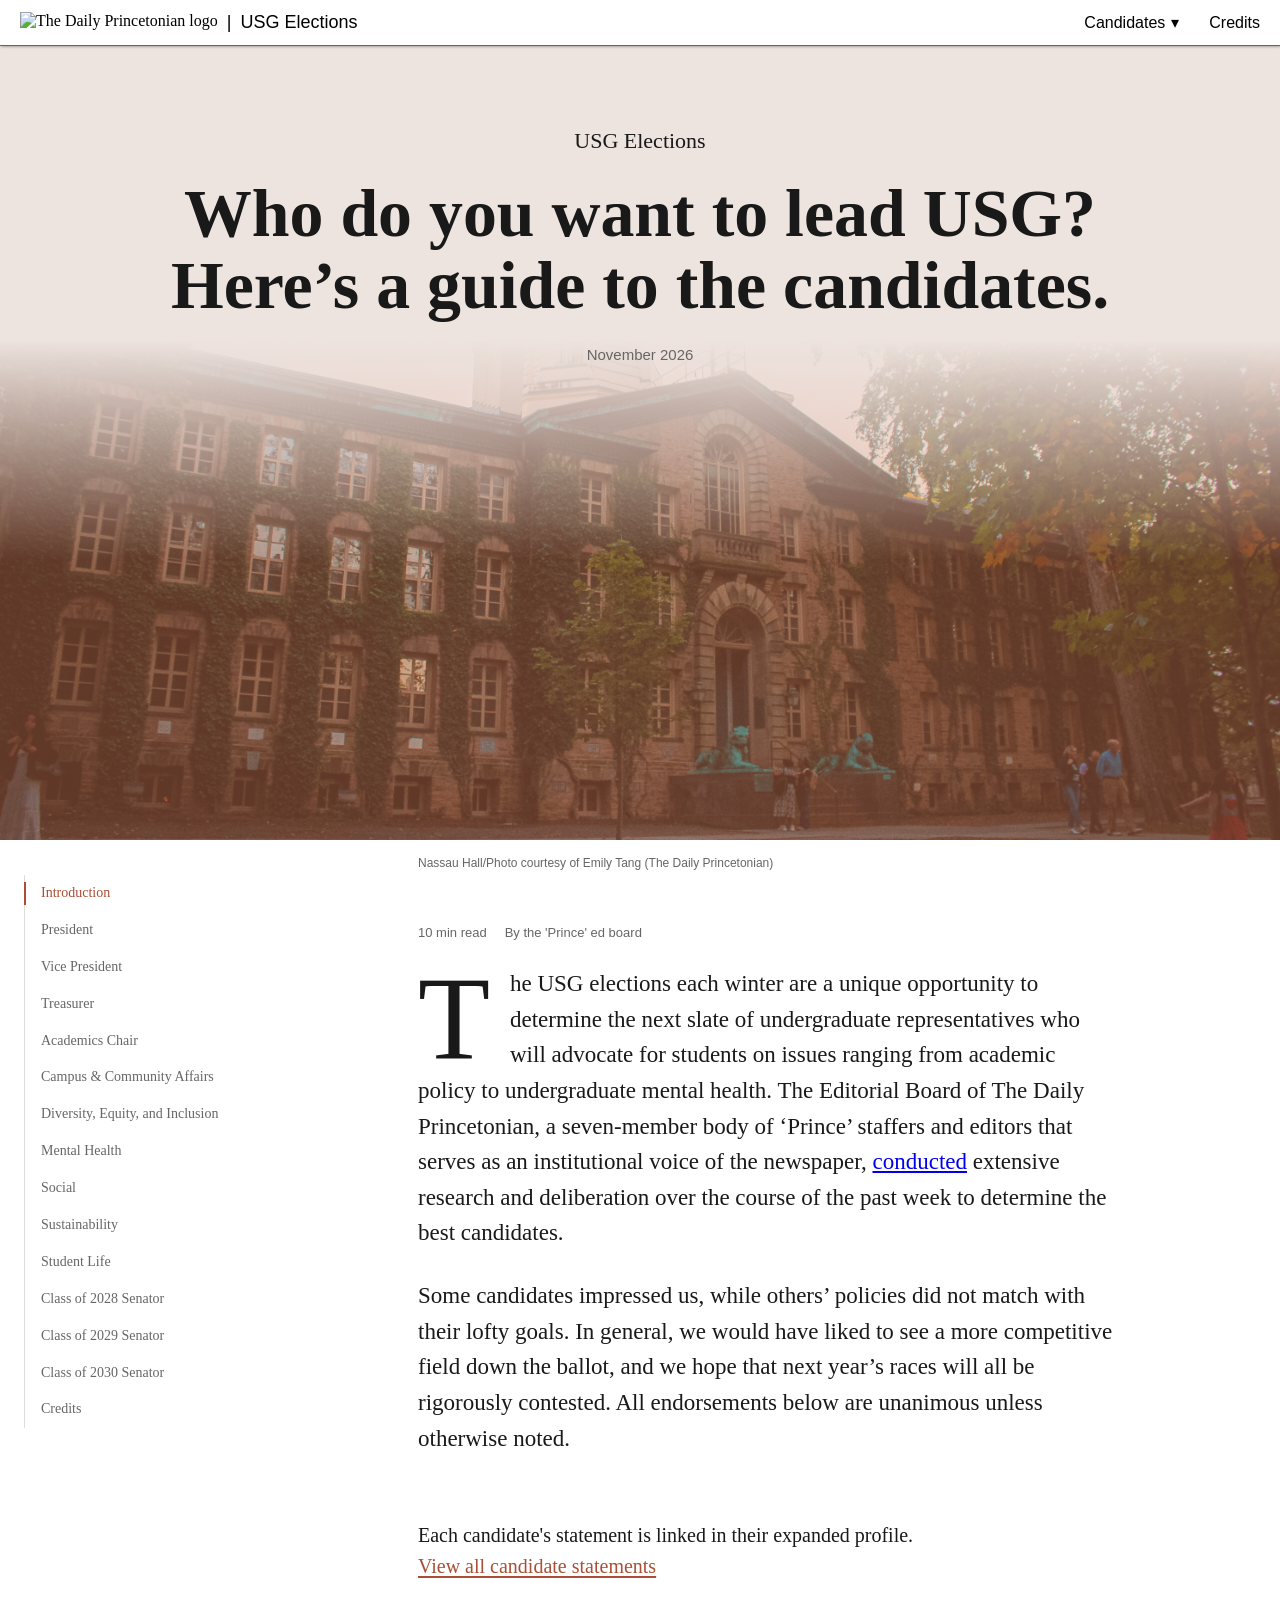
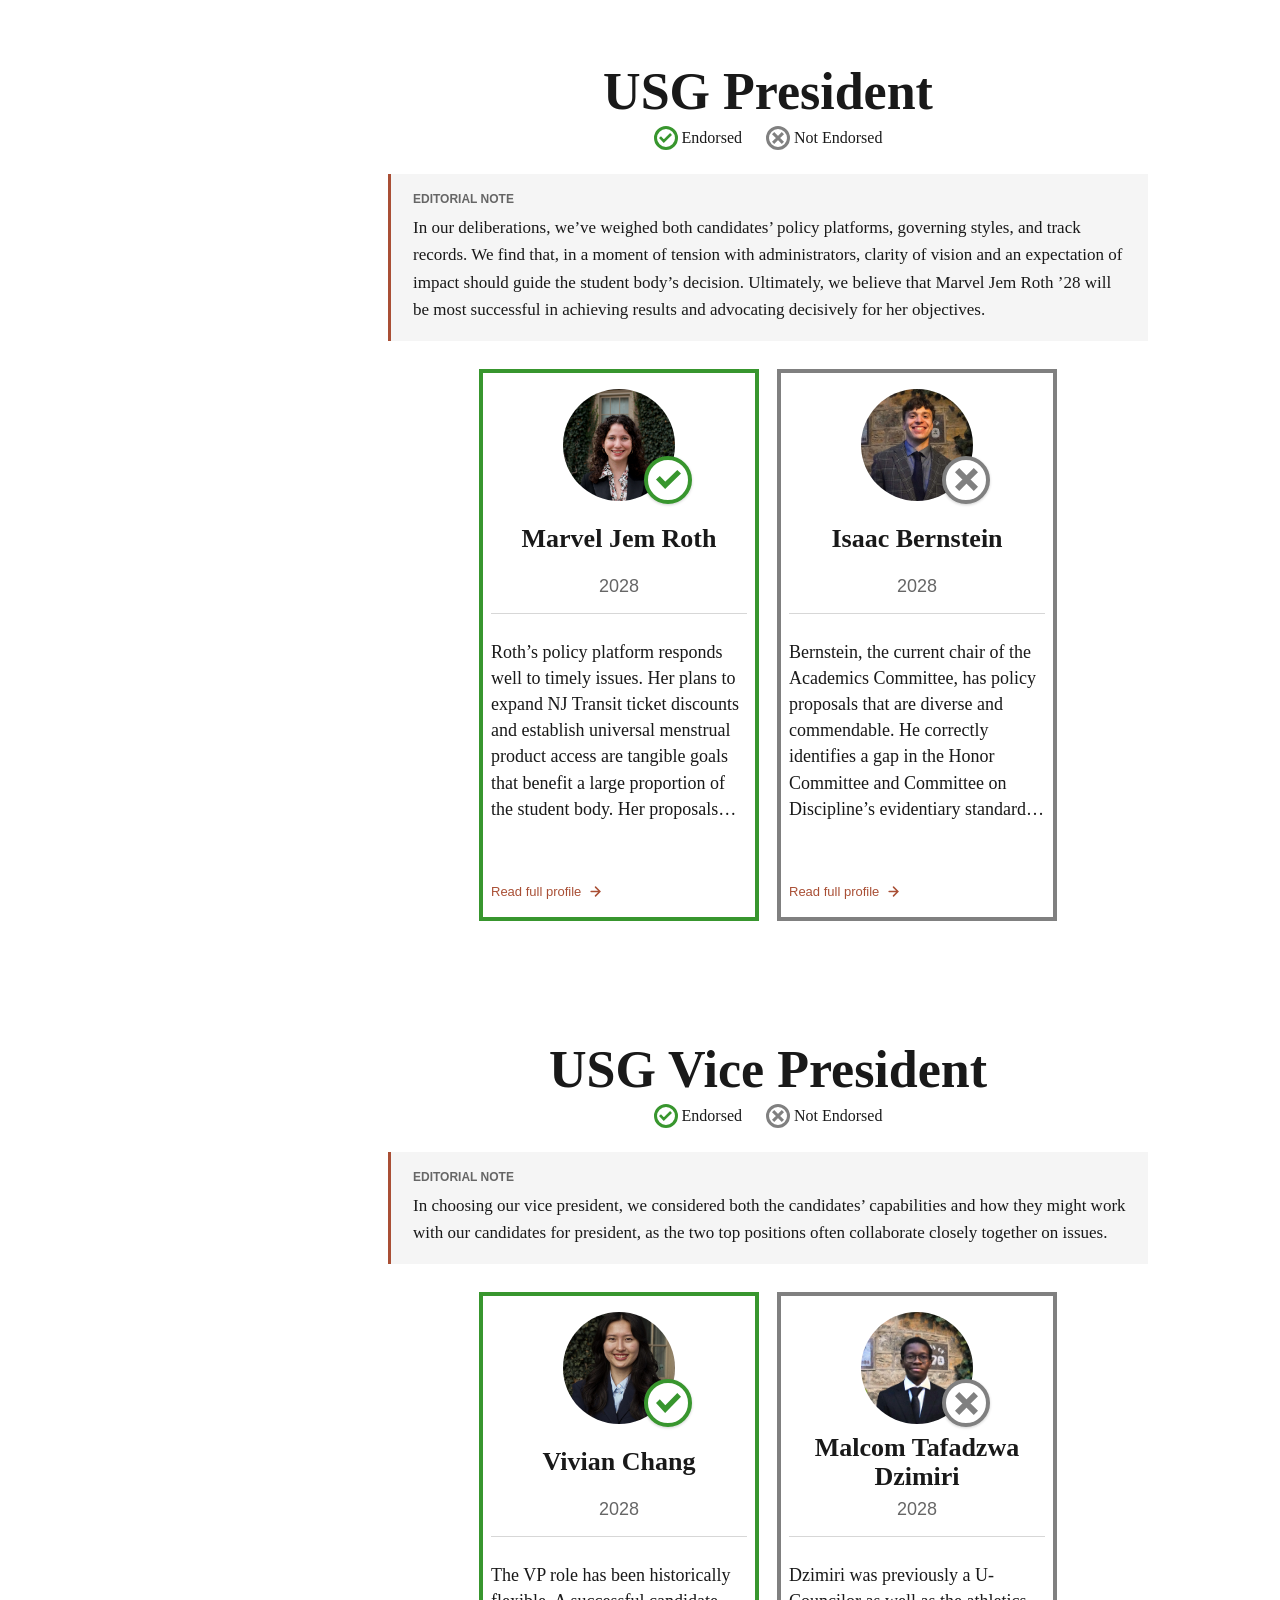
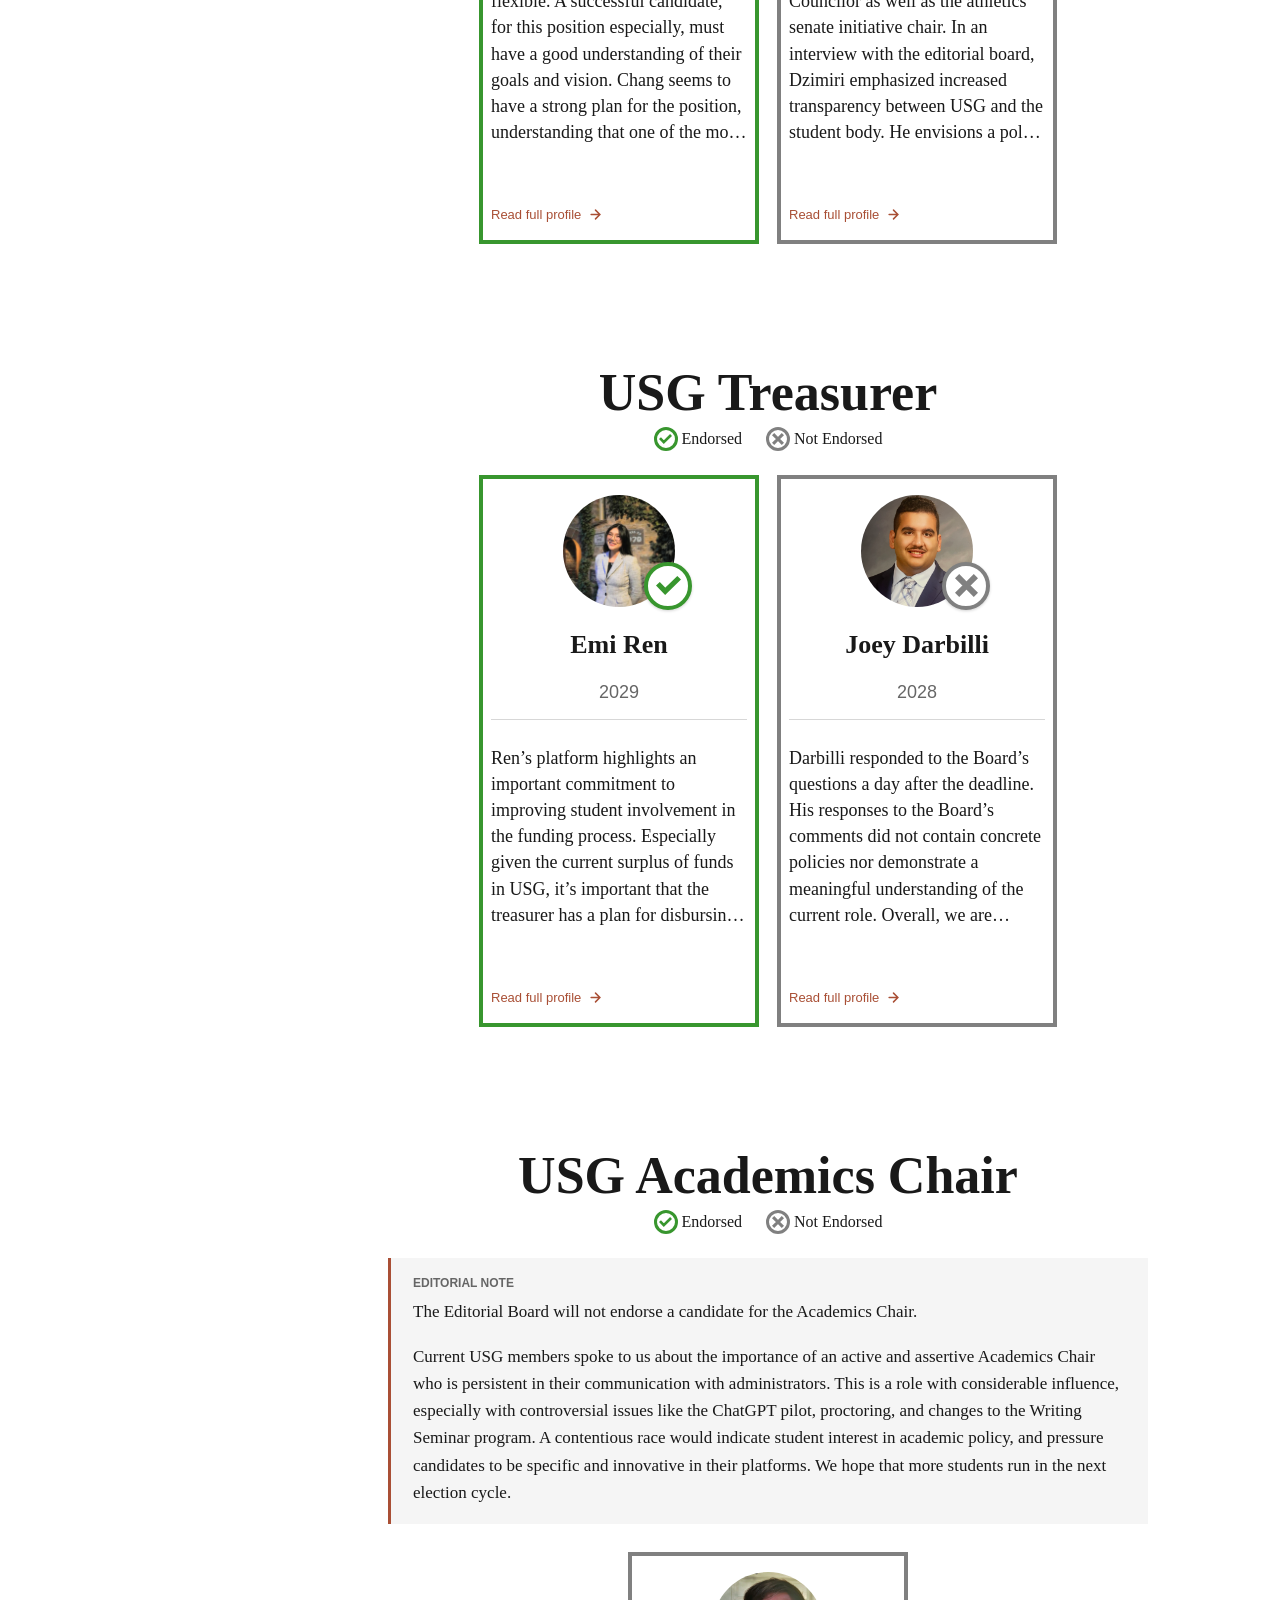
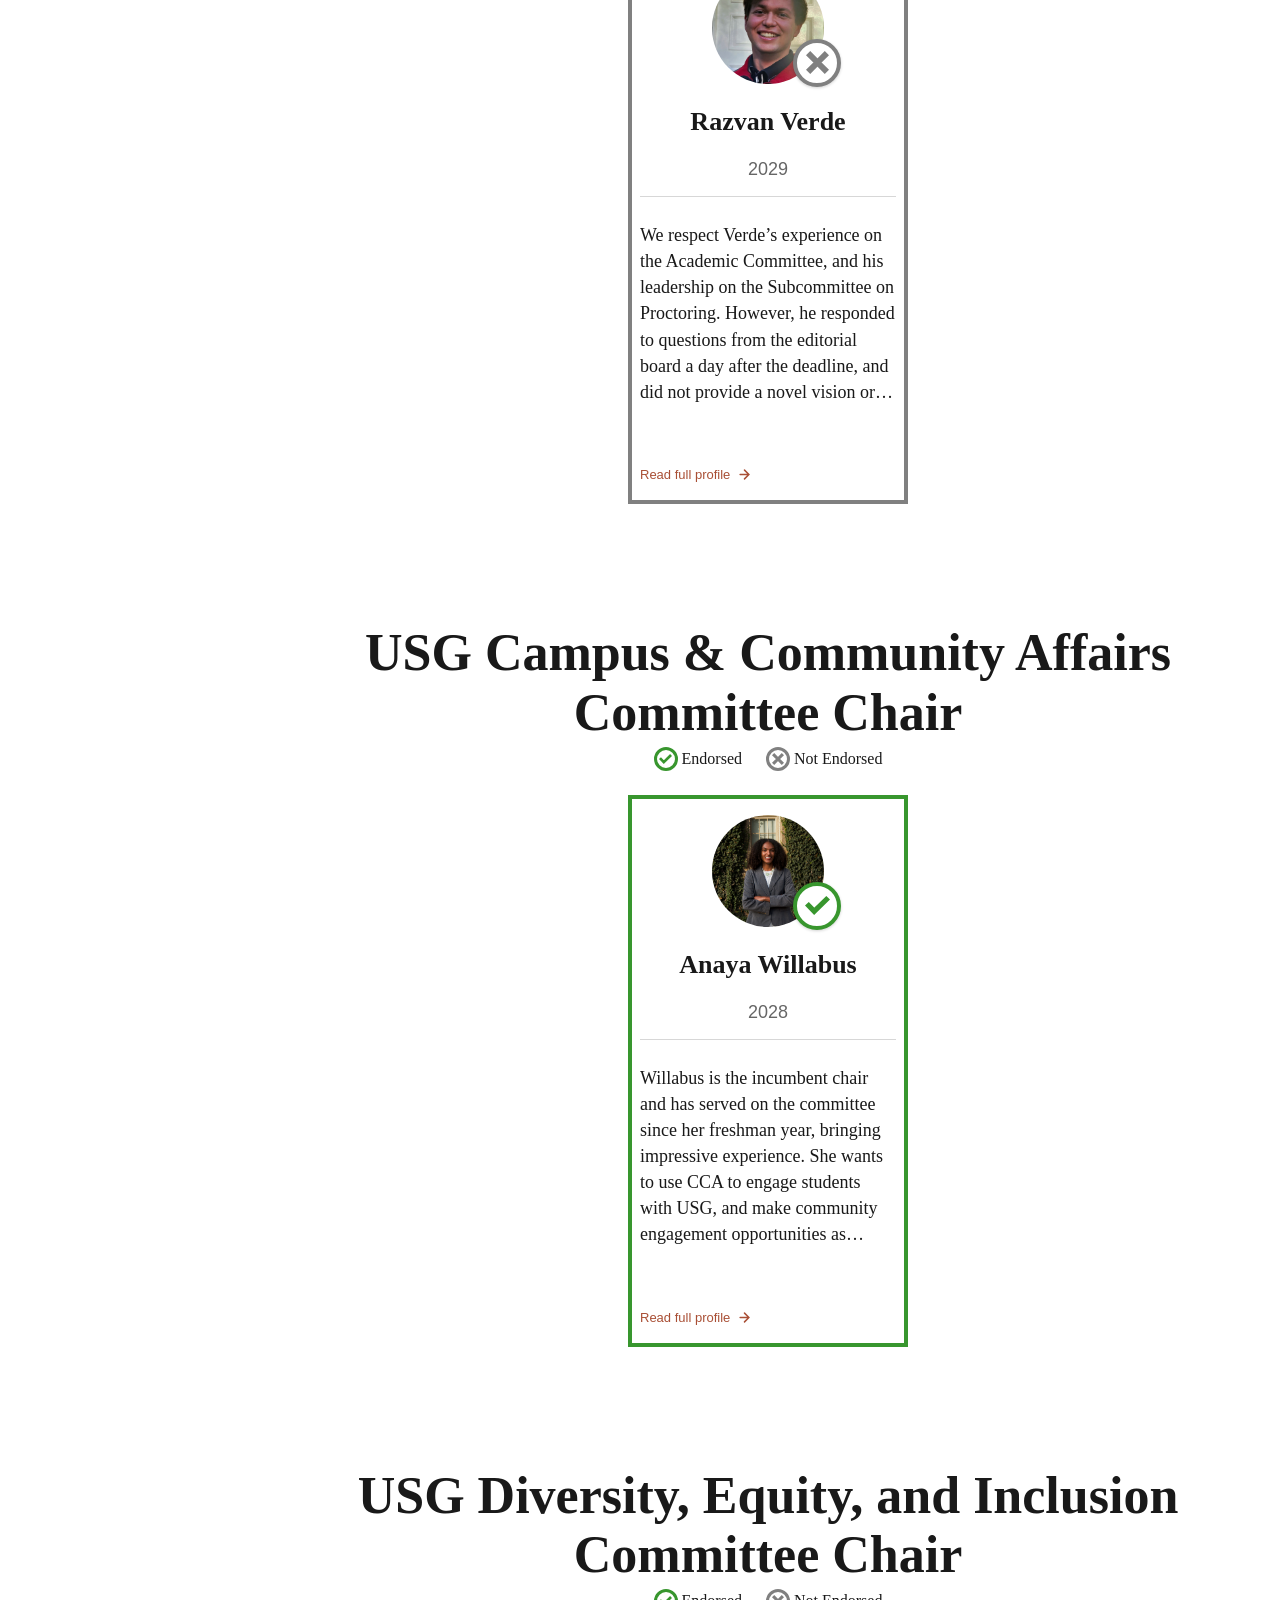
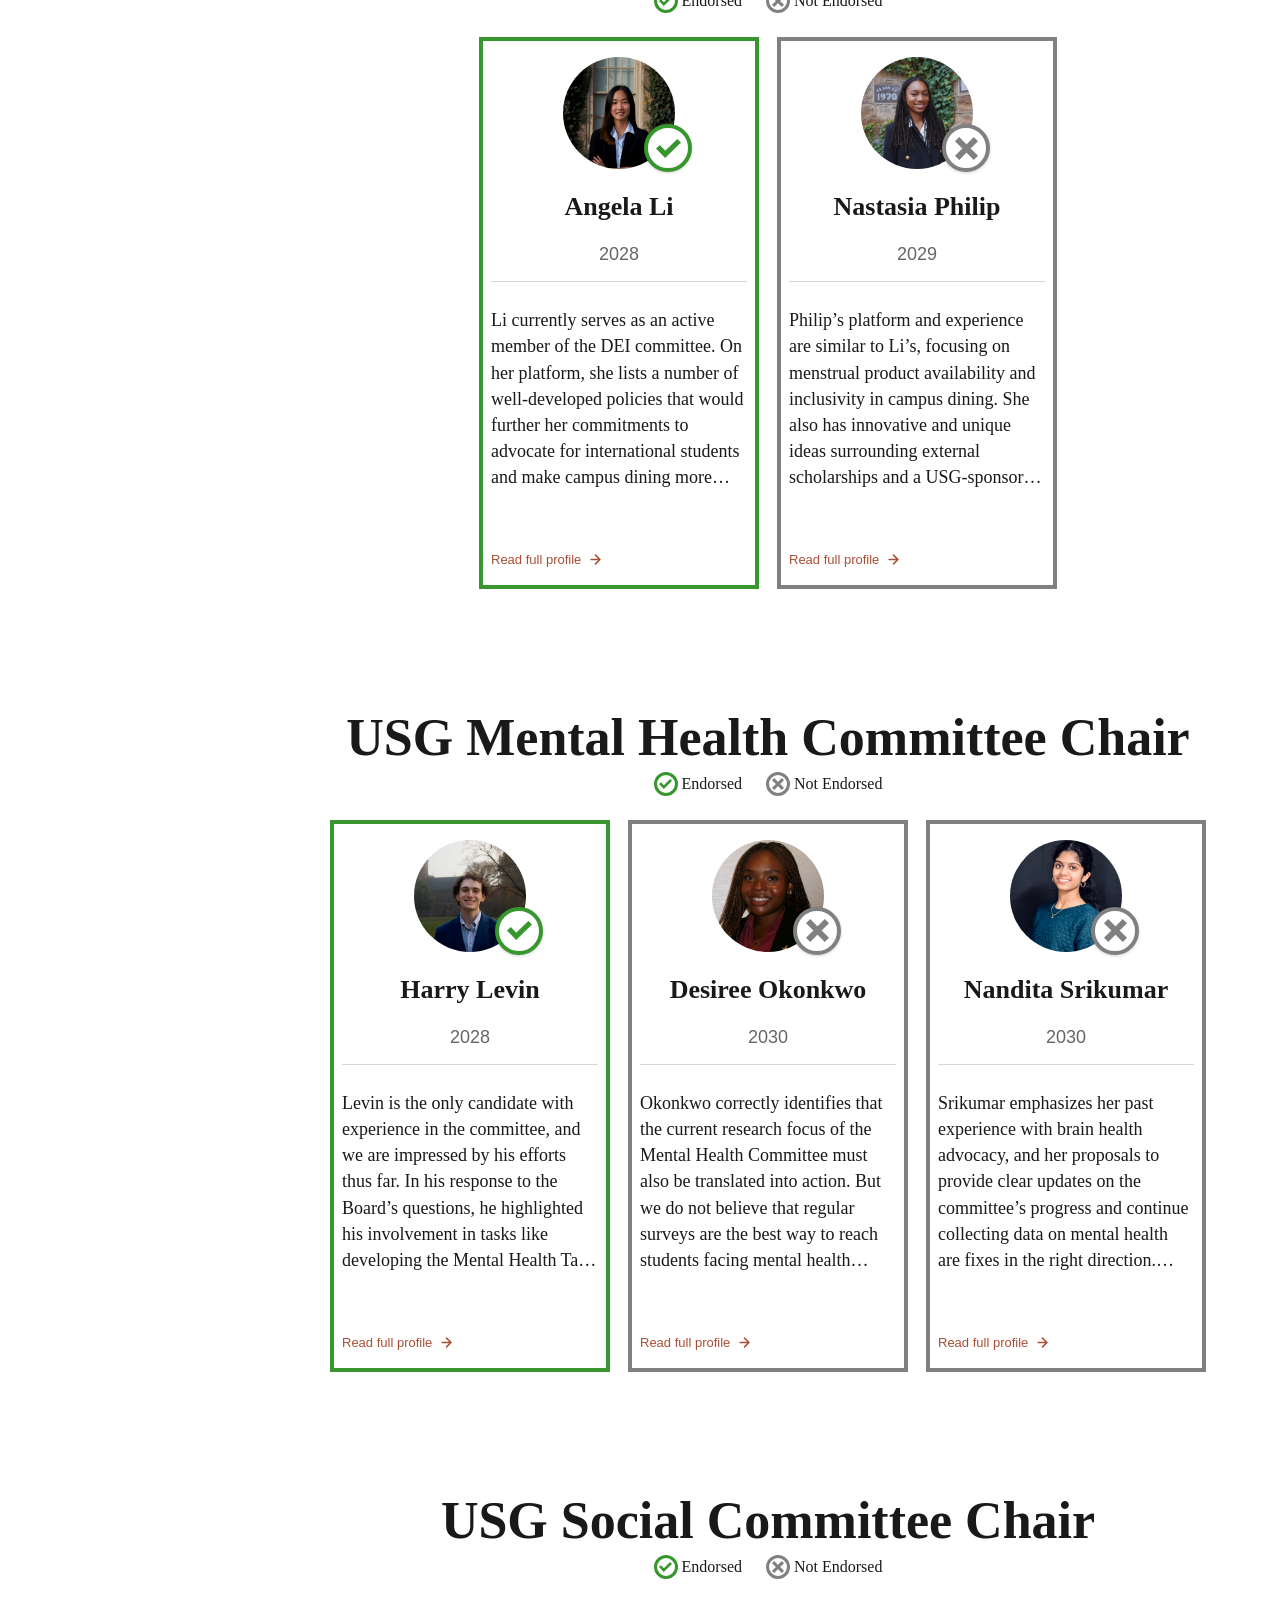
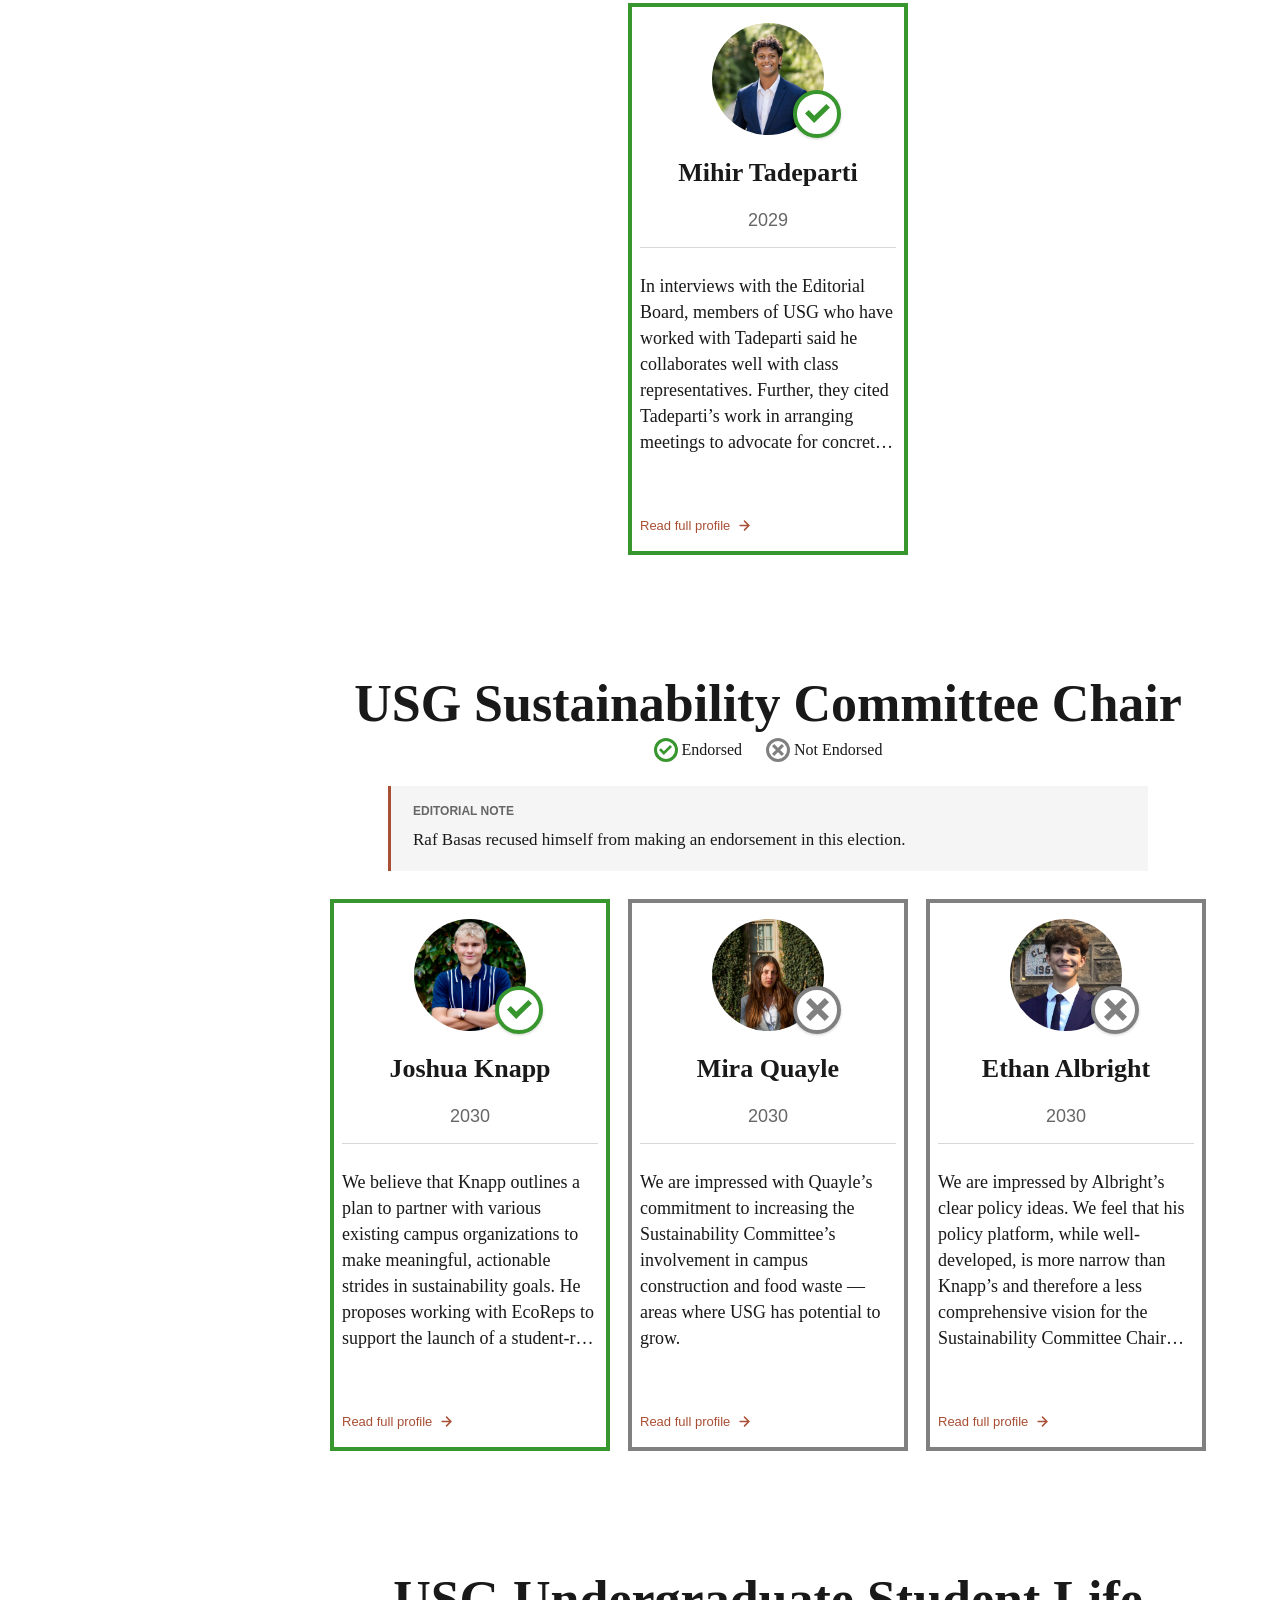
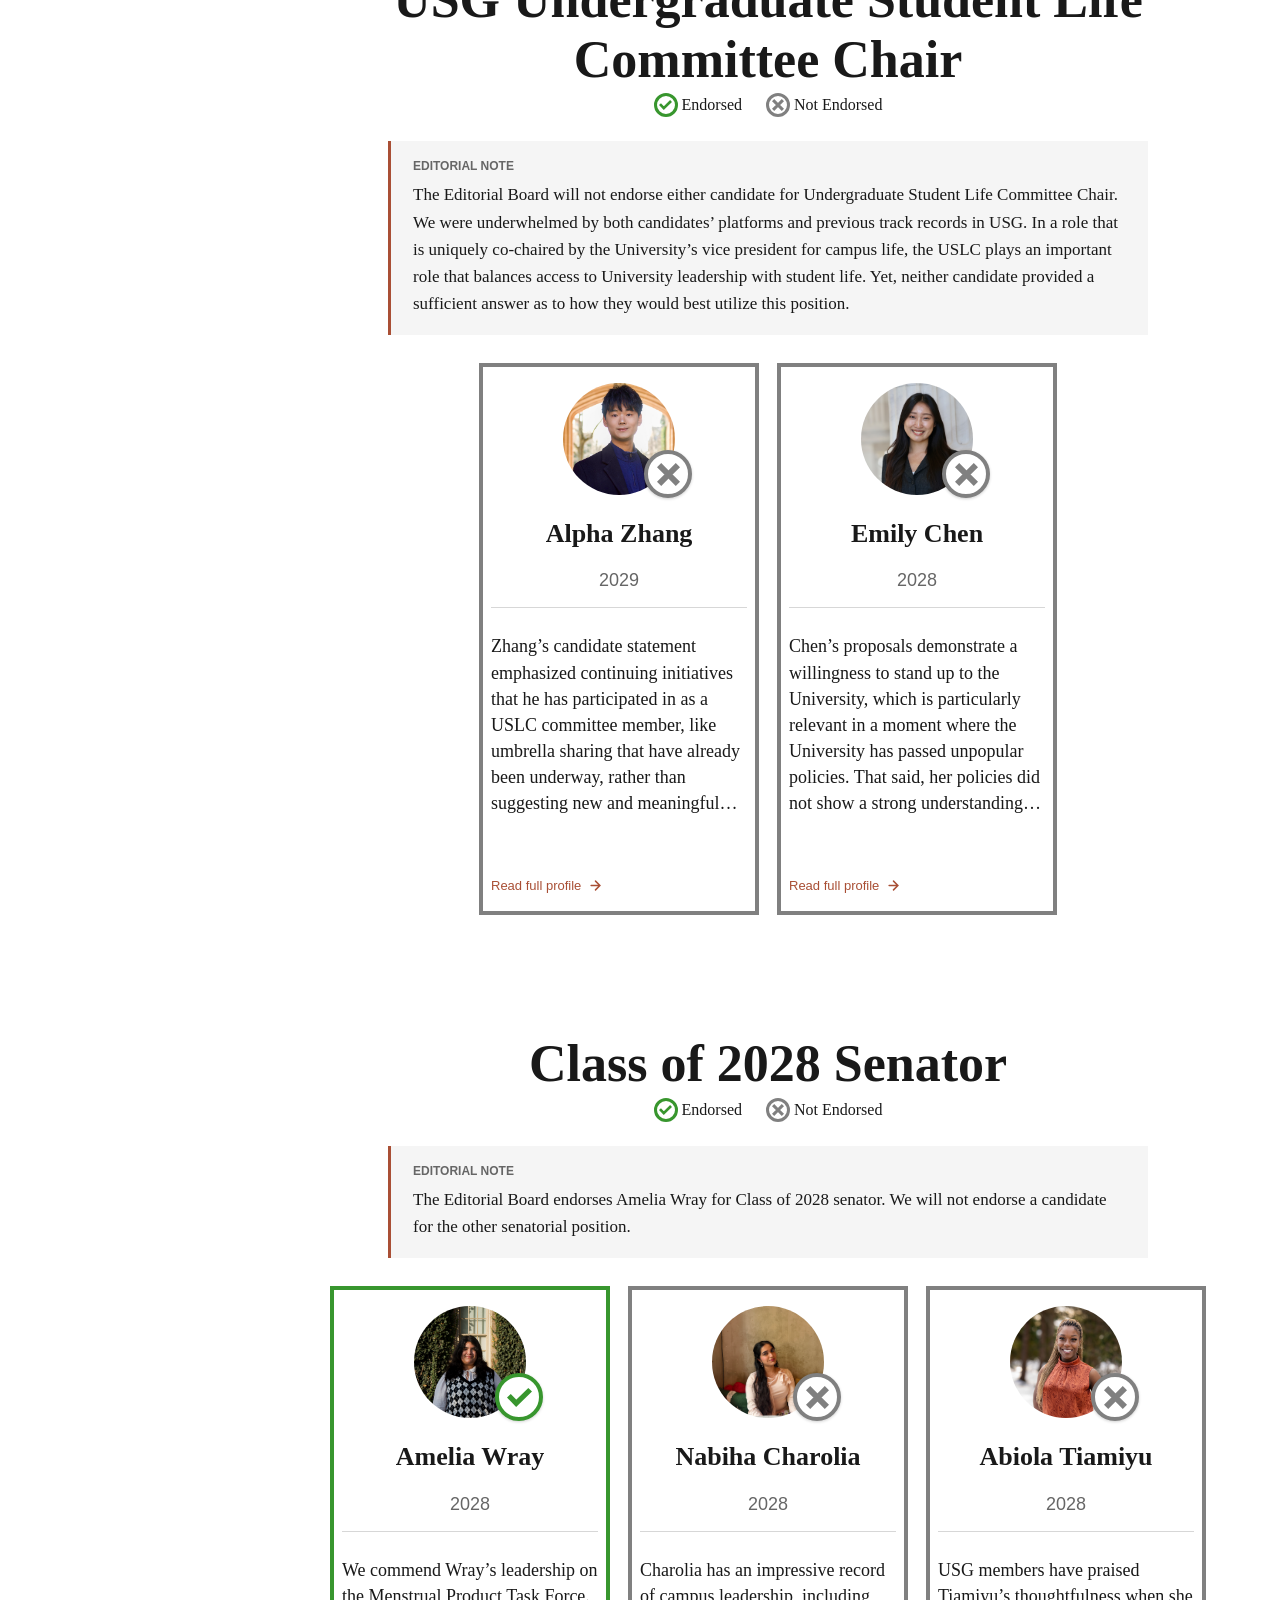
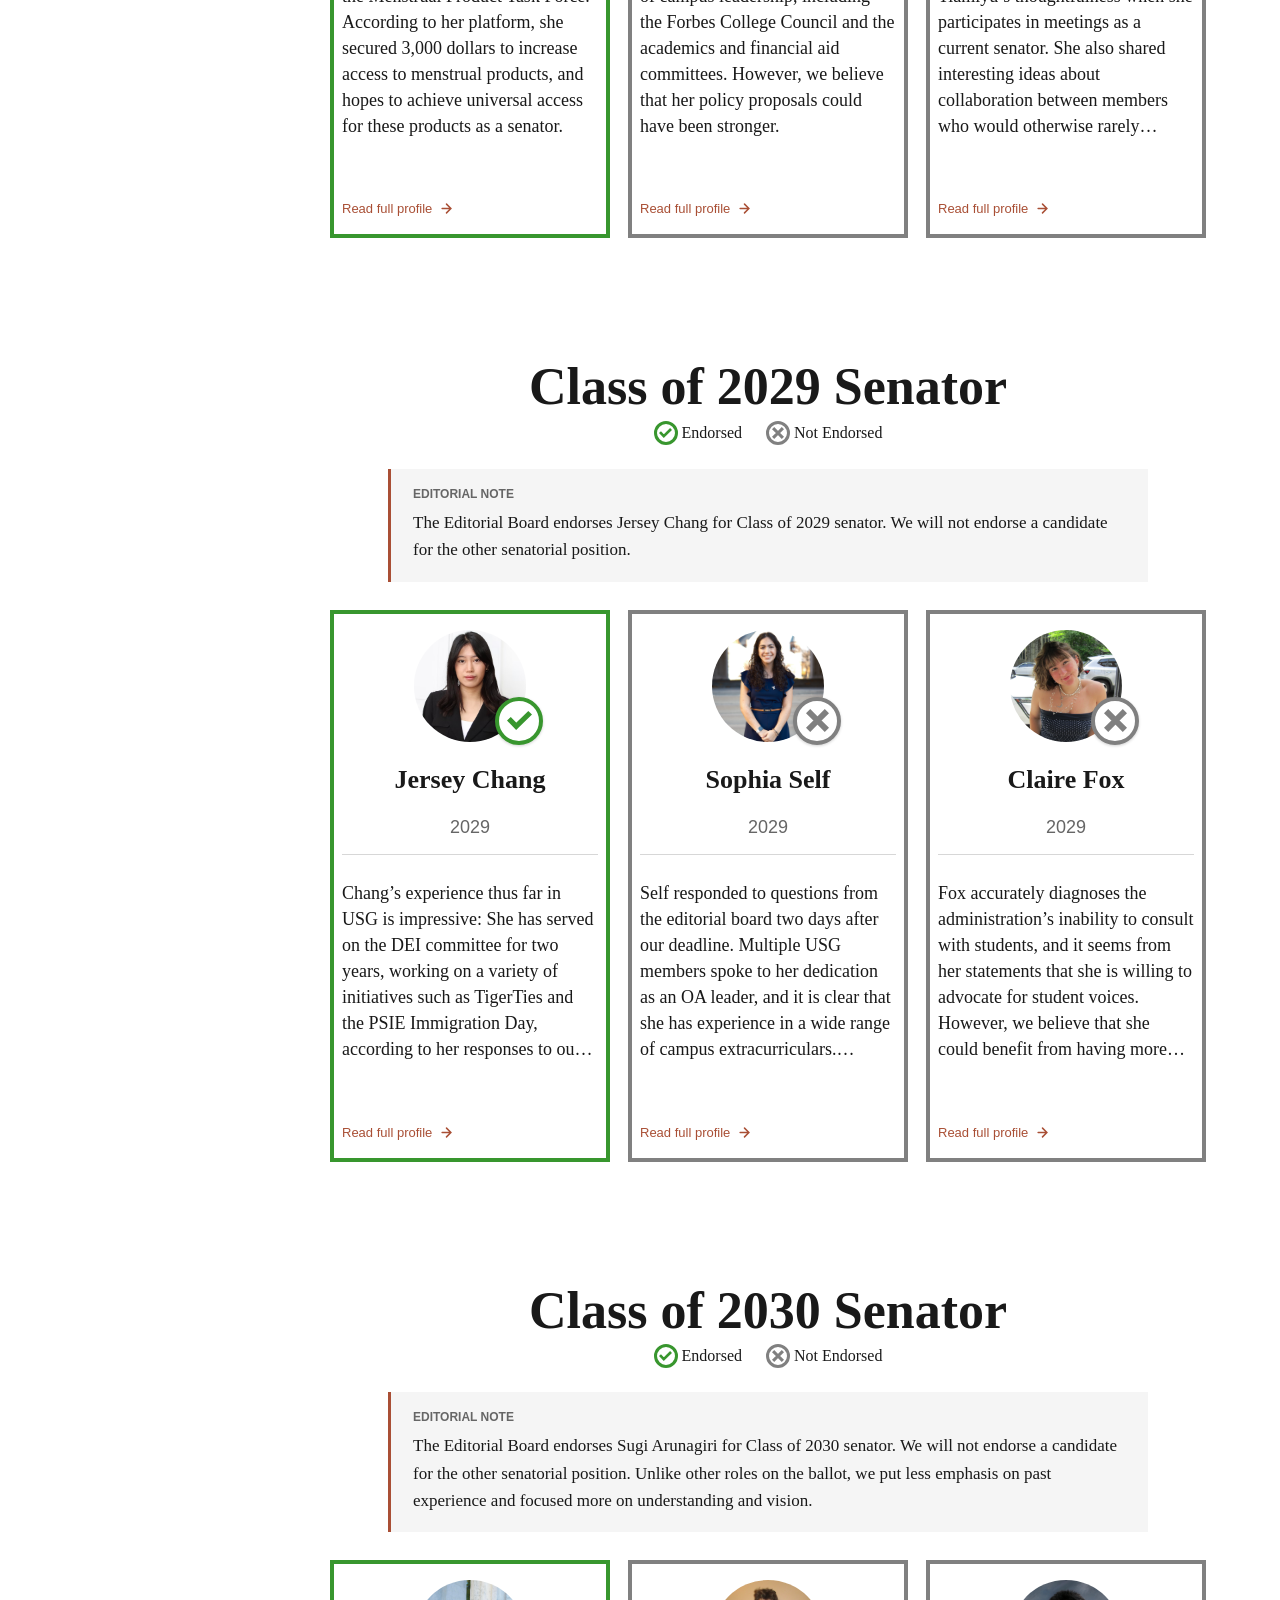
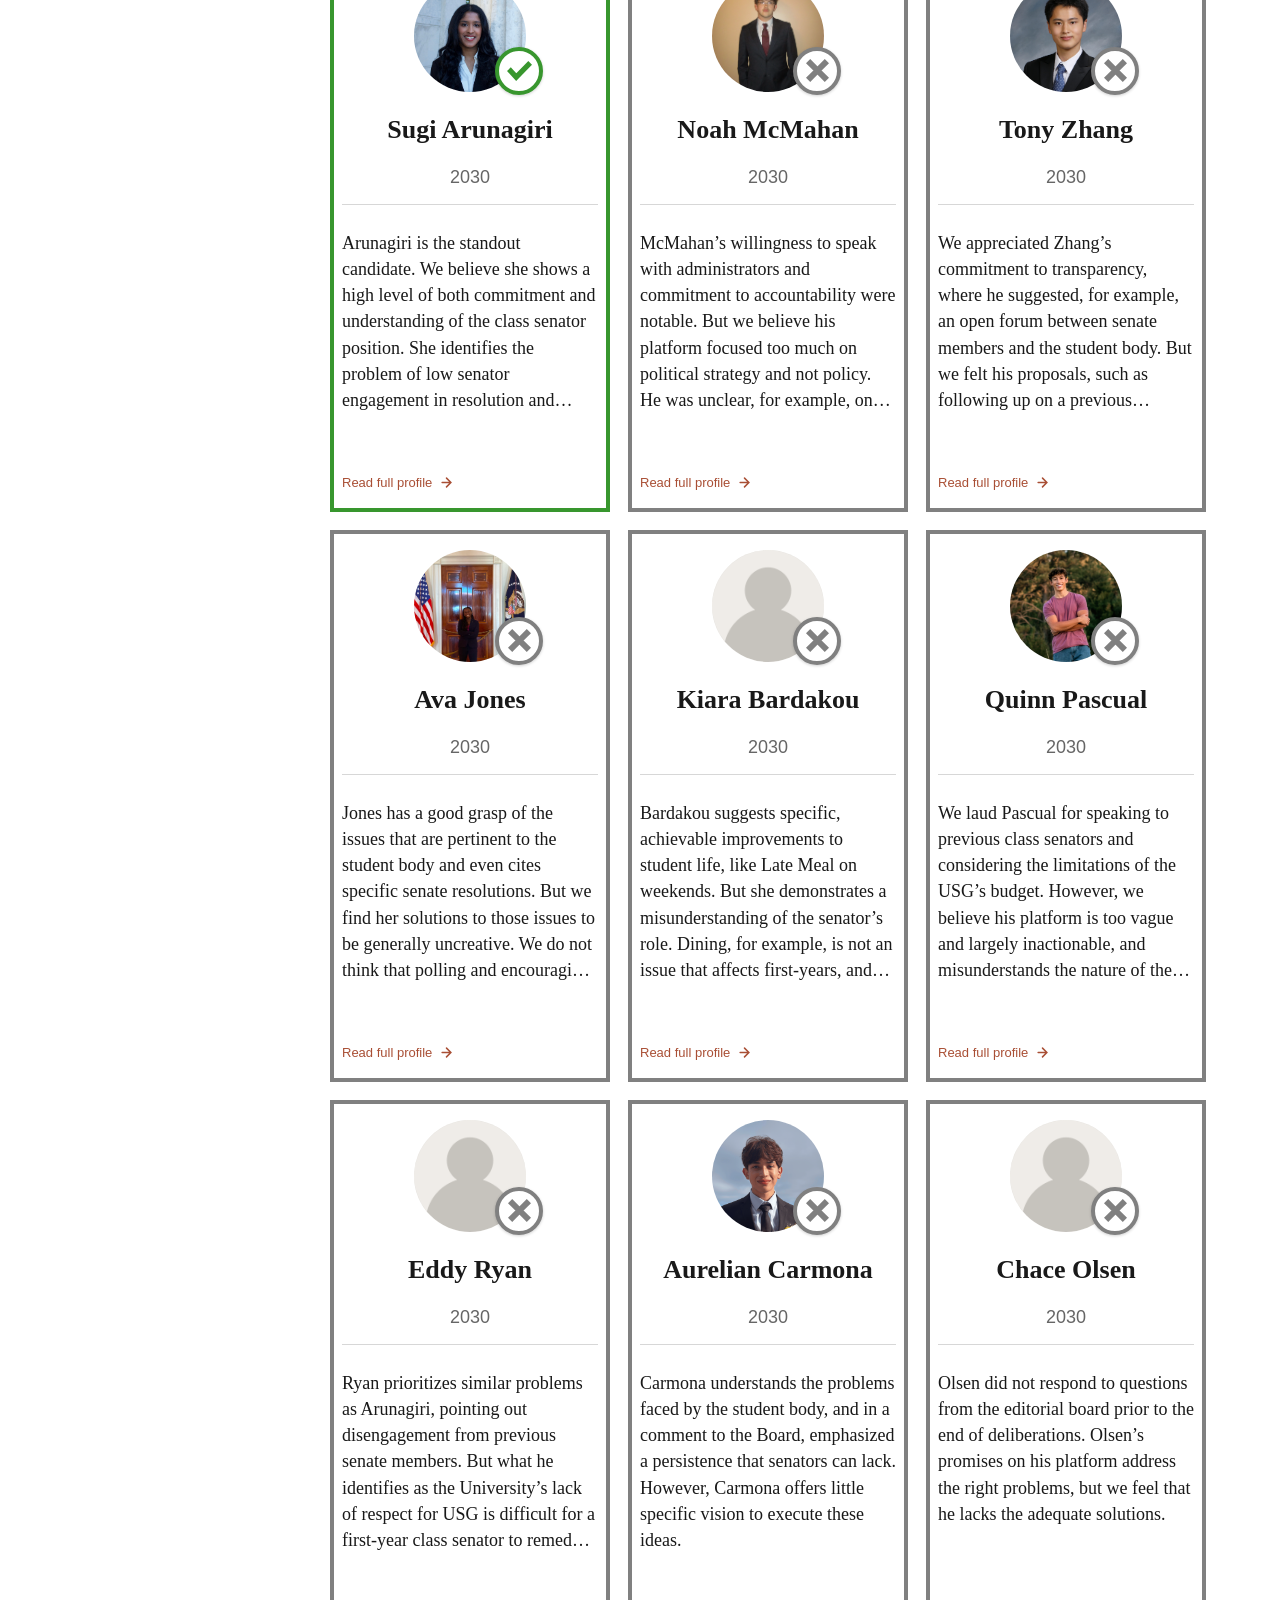
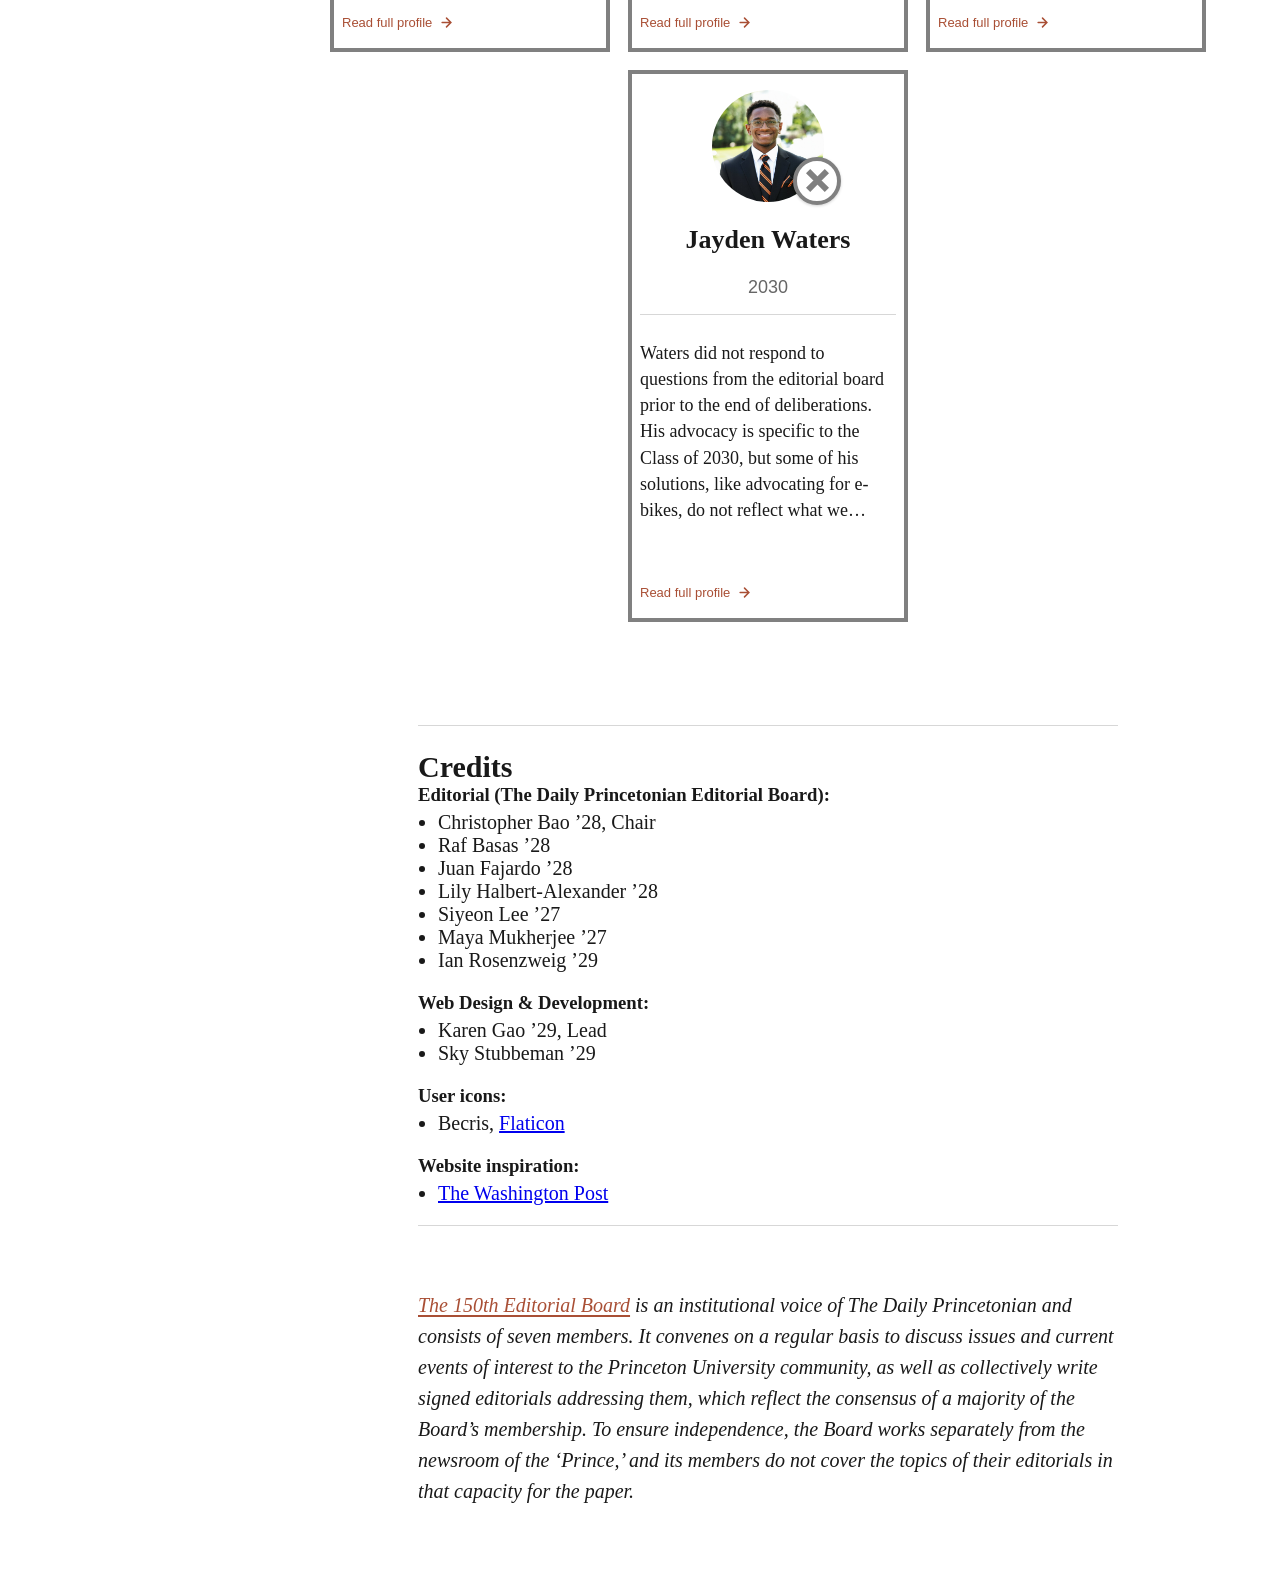
==== index.html @ dd3850f1 "update descriptions" ====
<!doctype html>
<html lang="en">
  <head>
    <meta charset="UTF-8" />
    <meta name="viewport" content="width=device-width, initial-scale=1.0" />
    <meta name="description" content="The Daily Princetonian USG election guide" />
    <title>USG Election Guide | The Daily Princetonian</title>
    <link rel="icon" type="image/png"
          href="https://dirgyzwl2hnqq.cloudfront.net/ff9419fb986f760c1b0b24d4b9046051/dist/img/favicons/apple-icon-57x57.png">
    
        <link rel="stylesheet" href="https://use.typekit.net/gkx8zdh.css">
        <link rel="stylesheet" href="https://use.typekit.net/kha5kwj.css">
        <link rel="stylesheet" href="https://use.typekit.net/mhl8zjo.css">
    <link rel="stylesheet" href="navbar.css">
    <link rel="stylesheet" href="./styles.css">
    <link rel="stylesheet" href="https://s3.amazonaws.com/static.getsnworks.com/fontawesome/5.15.2/css/all.min.css">

    <script src="navbar.js" defer></script>
    
  </head>
  <body>
    <nav id="top-nav">
      <button id="menu-icon" type="button" aria-label="Toggle navigation" aria-expanded="false" aria-controls="nav-links">
        <i class="fas fa-bars" aria-hidden="true"></i>
      </button>
      <div id="left-top-nav">
        <a href="https://dailyprincetonian.com">
          <img id="logo" alt="The Daily Princetonian logo" src="https://dirgyzwl2hnqq.cloudfront.net/8ab5ccf6483af37484451354a9d9e4e3/dist/img/prince_logo_scrolled.png">
        </a>
        <div class="project-name">
          <a href="#top">&ensp;|&ensp;USG Elections</a>
        </div>
      </div>
      <div id="nav-links">
        <div class="nav-dropdown" id="candidates-dropdown">
          <button id="candidates-toggle" type="button" aria-expanded="false" aria-controls="candidates-menu">
            Candidates <span class="dropdown-chevron" aria-hidden="true">▾</span>
          </button>
          <div id="candidates-menu" hidden>
            <a href="#president">President</a>
            <a href="#vice-president">Vice President</a>
            <a href="#treasurer">Treasurer</a>
            <a href="#academics">Academics Chair</a>
            <a href="#campus-community">Campus &amp; Community Affairs Committee Chair</a>
            <a href="#dei">Diversity, Equity, and Inclusion Committee Chair</a>
            <a href="#mental-health">Mental Health Committee Chair</a>
            <a href="#social">Social Committee Chair</a>
            <a href="#sustainability">Sustainability Committee Chair</a>
            <a href="#student-life">Undergraduate Student Life Committee Chair</a>
            <a href="#senator-2028">Class of 2028 Senator</a>
            <a href="#senator-2029">Class of 2029 Senator</a>
            <a href="#senator-2030">Class of 2030 Senator</a>
          </div>
        </div>
        <a href="#credits">Credits</a>
      </div>
    </nav>

    <div class="site-shell">
      <aside class="section-sidebar" aria-label="Guide navigation" hidden>
        <nav class="sidebar-links" aria-label="Sections"></nav>
        <label class="sidebar-mobile-label" for="section-picker">You’re reading</label>
        <select id="section-picker" aria-label="Jump to a section"></select>
      </aside>
      <main id="top">
        <section class="hero">
          <div class="campus-image" aria-hidden="true"></div>
          <p class="hero-kicker">USG Elections</p>
          <h1>
            Who do you want to lead USG?
            <br />
            Here’s a guide to the candidates.
          </h1>
          <p class="edition">November 2026</p>
        </section>

        <section class="editorial-intro">
          <p class="caption">Nassau Hall/Photo courtesy of Emily Tang (The Daily Princetonian)</p>
          <article>
            <div class="metadata">
              <span>10 min read</span>
              <span>By the 'Prince' ed board</span>
            </div>
            <p class="opening-copy">
              <span class="drop-cap">T</span>he USG elections each winter are a unique opportunity to determine the next slate of undergraduate representatives who will advocate for students on issues ranging from academic policy to undergraduate mental health. The Editorial Board of The Daily Princetonian, a seven-member body of ‘Prince’ staffers and editors that serves as an institutional voice of the newspaper, <a href="https://www.dailyprincetonian.com/article/2026/11/princeton-opinion-ed-board-values-endorsement-usg-criteria-process-advocacy-election">conducted</a> extensive research and deliberation over the course of the past week to determine the best candidates.
            </p>
            <p>
              Some candidates impressed us, while others’ policies did not match with their lofty goals. In general, we would have liked to see a more competitive field down the ballot, and we hope that next year’s races will all be rigorously contested. All endorsements below are unanimous unless otherwise noted.
            </p>
          </article>
        </section>

        <section class="editorial-note">
          <p>Each candidate's statement is linked in their expanded profile.</p>
          <p><a href="https://airtable.com/apppyBqlIzNp9whOb/shrjBEc2llgLhXwPm/tblCakoBGuKbkSjEA/viwPsTqAfTlJMzBtT">View all candidate statements</a></p>
        </section>

        <section class="candidate-comparison" id="president" aria-labelledby="president-heading">
          <div class="section-heading">
            <h2 id="president-heading">USG President</h2>
            <div class ="legend">
              <div class = "legend-item">
                <span class = "legend-icon is-endorsed"><img src = "./assets/ab01d.svg" alt=""/></span>
                <span> Endorsed </span>
              </div>
              <div class = "legend-item">
                <span class="legend-icon is-not-endorsed"><img src = "./assets/7836e.svg" alt=""/></span>
                <span> Not Endorsed </span>
              </div>
            </div>
          </div>
          <aside class="race-editorial-note" aria-label="President editorial note">
            <h3>Editorial note</h3>
            <p>In our deliberations, we’ve weighed both candidates’ policy platforms, governing styles, and track records. We find that, in a moment of tension with administrators, clarity of vision and an expectation of impact should guide the student body’s decision. Ultimately, we believe that Marvel Jem Roth ’28 will be most successful in achieving results and advocating decisively for her objectives.
            </p>
          </aside>
          <div class="candidate-grid" id="president-grid"></div>
        </section>

        <section class="candidate-comparison" id="vice-president" aria-labelledby="vice-president-heading">
          <div class="section-heading">
            <h2 id="vice-president-heading">USG Vice President</h2>
            <div class ="legend">
              <div class = "legend-item">
                <span class = "legend-icon is-endorsed"><img src = "./assets/ab01d.svg" alt=""/></span>
                <span> Endorsed </span>
              </div>
              <div class = "legend-item">
                <span class="legend-icon is-not-endorsed"><img src = "./assets/7836e.svg" alt=""/></span>
                <span> Not Endorsed </span>
              </div>
            </div>
          </div>
          <aside class="race-editorial-note" aria-label="Vice President editorial note">
            <h3>Editorial note</h3>
            <p>In choosing our vice president, we considered both the candidates’ capabilities and how they might work with our candidates for president, as the two top positions often collaborate closely together on issues.</p>
          </aside>
          <div class="candidate-grid" id="vice-president-grid"></div>
        </section>

        <section class="candidate-comparison" id="treasurer" aria-labelledby="treasurer-heading">
          <div class="section-heading">
            <h2 id="treasurer-heading">USG Treasurer</h2>
            <div class ="legend">
              <div class = "legend-item">
                <span class = "legend-icon is-endorsed"><img src = "./assets/ab01d.svg" alt=""/></span>
                <span> Endorsed </span>
              </div>
              <div class = "legend-item">
                <span class="legend-icon is-not-endorsed"><img src = "./assets/7836e.svg" alt=""/></span>
                <span> Not Endorsed </span>
              </div>
            </div>
          </div>
          <div class="candidate-grid" id="treasurer-grid"></div>
        </section>

        <section class="candidate-comparison" id="academics" aria-labelledby="academics-heading">
          <div class="section-heading">
            <h2 id="academics-heading">USG Academics Chair</h2>
            <div class ="legend">
              <div class = "legend-item">
                <span class = "legend-icon is-endorsed"><img src = "./assets/ab01d.svg" alt=""/></span>
                <span> Endorsed </span>
              </div>
              <div class = "legend-item">
                <span class="legend-icon is-not-endorsed"><img src = "./assets/7836e.svg" alt=""/></span>
                <span> Not Endorsed </span>
              </div>
            </div>
          </div>
          <aside class="race-editorial-note" aria-label="Academics committee chair editorial note">
            <h3>Editorial note</h3>
            <p>The Editorial Board will not endorse a candidate for the Academics Chair.</p>
            <br/>
            <p>Current USG members spoke to us about the importance of an active and assertive Academics Chair who is persistent in their communication with administrators. This is a role with considerable influence, especially with controversial issues like the ChatGPT pilot, proctoring, and changes to the Writing Seminar program. A contentious race would indicate student interest in academic policy, and pressure candidates to be specific and innovative in their platforms. We hope that more students run in the next election cycle.</p>
          </aside>
          <div class="candidate-grid" id="academics-grid"></div>
        </section>

        <section class="candidate-comparison" id="campus-community" aria-labelledby="campus-community-heading">
          <div class="section-heading">
            <h2 id="campus-community-heading">USG Campus & Community Affairs Committee Chair</h2>
            <div class ="legend">
              <div class = "legend-item">
                <span class = "legend-icon is-endorsed"><img src = "./assets/ab01d.svg" alt=""/></span>
                <span> Endorsed </span>
              </div>
              <div class = "legend-item">
                <span class="legend-icon is-not-endorsed"><img src = "./assets/7836e.svg" alt=""/></span>
                <span> Not Endorsed </span>
              </div>
            </div>
          </div>
          <div class="candidate-grid" id="campus-community-grid"></div>
        </section>

        <section class="candidate-comparison" id="dei" aria-labelledby="dei-heading">
          <div class="section-heading">
            <h2 id="dei-heading">USG Diversity, Equity, and Inclusion Committee Chair</h2>
            <div class ="legend">
              <div class = "legend-item">
                <span class = "legend-icon is-endorsed"><img src = "./assets/ab01d.svg" alt=""/></span>
                <span> Endorsed </span>
              </div>
              <div class = "legend-item">
                <span class="legend-icon is-not-endorsed"><img src = "./assets/7836e.svg" alt=""/></span>
                <span> Not Endorsed </span>
              </div>
            </div>
          </div>
          <div class="candidate-grid" id="dei-grid"></div>
        </section>

        <section class="candidate-comparison" id="mental-health" aria-labelledby="mental-health-heading">
          <div class="section-heading">
            <h2 id="mental-health-heading">USG Mental Health Committee Chair</h2>
            <div class ="legend">
              <div class = "legend-item">
                <span class = "legend-icon is-endorsed"><img src = "./assets/ab01d.svg" alt=""/></span>
                <span> Endorsed </span>
              </div>
              <div class = "legend-item">
                <span class="legend-icon is-not-endorsed"><img src = "./assets/7836e.svg" alt=""/></span>
                <span> Not Endorsed </span>
              </div>
            </div>
          </div>
          <div class="candidate-grid" id="mental-health-grid"></div>
        </section>

        <section class="candidate-comparison" id="social" aria-labelledby="social-heading">
          <div class="section-heading">
            <h2 id="social-heading">USG Social Committee Chair</h2>
            <div class ="legend">
              <div class = "legend-item">
                <span class = "legend-icon is-endorsed"><img src = "./assets/ab01d.svg" alt=""/></span>
                <span> Endorsed </span>
              </div>
              <div class = "legend-item">
                <span class="legend-icon is-not-endorsed"><img src = "./assets/7836e.svg" alt=""/></span>
                <span> Not Endorsed </span>
              </div>
            </div>
          </div>
          <div class="candidate-grid" id="social-grid"></div>
        </section>

        <section class="candidate-comparison" id="sustainability" aria-labelledby="sustainability-heading">
          <div class="section-heading">
            <h2 id="sustainability-heading">USG Sustainability Committee Chair</h2>
            <div class ="legend">
              <div class = "legend-item">
                <span class = "legend-icon is-endorsed"><img src = "./assets/ab01d.svg" alt=""/></span>
                <span> Endorsed </span>
              </div>
              <div class = "legend-item">
                <span class="legend-icon is-not-endorsed"><img src = "./assets/7836e.svg" alt=""/></span>
                <span> Not Endorsed </span>
              </div>
            </div>
          </div>
          <aside class="race-editorial-note" aria-label="Sutainability committee editorial note">
            <h3>Editorial note</h3>
            <p>Raf Basas recused himself from making an endorsement in this election.
            </p>
          </aside>
          <div class="candidate-grid" id="sustainability-grid"></div>
        </section>

        <section class="candidate-comparison" id="student-life" aria-labelledby="student-life-heading">
          <div class="section-heading">
            <h2 id="student-life-heading">USG Undergraduate Student Life Committee Chair</h2>
            <div class ="legend">
              <div class = "legend-item">
                <span class = "legend-icon is-endorsed"><img src = "./assets/ab01d.svg" alt=""/></span>
                <span> Endorsed </span>
              </div>
              <div class = "legend-item">
                <span class="legend-icon is-not-endorsed"><img src = "./assets/7836e.svg" alt=""/></span>
                <span> Not Endorsed </span>
              </div>
            </div>
          </div>
          <aside class="race-editorial-note" aria-label="USLC editorial note">
            <h3>Editorial note</h3>
            <p>The Editorial Board will not endorse either candidate for Undergraduate Student Life Committee Chair. We were underwhelmed by both candidates’ platforms and previous track records in USG. In a role that is uniquely co-chaired by the University’s vice president for campus life, the USLC plays an important role that balances access to University leadership with student life. Yet, neither candidate provided a sufficient answer as to how they would best utilize this position.</p>
          </aside>
          <div class="candidate-grid" id="student-life-grid"></div>
        </section>

        <section class="candidate-comparison" id="senator-2028" aria-labelledby="senator-2028-heading">
          <div class="section-heading">
            <h2 id="senator-2028-heading">Class of 2028 Senator</h2>
            <div class ="legend">
              <div class = "legend-item">
                <span class = "legend-icon is-endorsed"><img src = "./assets/ab01d.svg" alt=""/></span>
                <span> Endorsed </span>
              </div>
              <div class = "legend-item">
                <span class="legend-icon is-not-endorsed"><img src = "./assets/7836e.svg" alt=""/></span>
                <span> Not Endorsed </span>
              </div>
            </div>
          </div>
          <aside class="race-editorial-note" aria-label="President editorial note">
            <h3>Editorial note</h3>
            <p>The Editorial Board endorses Amelia Wray for Class of 2028 senator. We will not endorse a candidate for the other senatorial position.</p>
          </aside>
          <div class="candidate-grid" id="senator-2028-grid"></div>
        </section>

        <section class="candidate-comparison" id="senator-2029" aria-labelledby="senator-2029-heading">
          <div class="section-heading">
            <h2 id="senator-2029-heading">Class of 2029 Senator</h2>
            <div class ="legend">
              <div class = "legend-item">
                <span class = "legend-icon is-endorsed"><img src = "./assets/ab01d.svg" alt=""/></span>
                <span> Endorsed </span>
              </div>
              <div class = "legend-item">
                <span class="legend-icon is-not-endorsed"><img src = "./assets/7836e.svg" alt=""/></span>
                <span> Not Endorsed </span>
              </div>
            </div>
          </div>
          <aside class="race-editorial-note" aria-label="President editorial note">
            <h3>Editorial note</h3>
            <p>The Editorial Board endorses Jersey Chang for Class of 2029 senator. We will not endorse a candidate for the other senatorial position.</p>
          </aside>
          <div class="candidate-grid" id="senator-2029-grid"></div>
        </section>

        <section class="candidate-comparison" id="senator-2030" aria-labelledby="senator-2030-heading">
          <div class="section-heading">
            <h2 id="senator-2030-heading">Class of 2030 Senator</h2>
            <div class ="legend">
              <div class = "legend-item">
                <span class = "legend-icon is-endorsed"><img src = "./assets/ab01d.svg" alt=""/></span>
                <span> Endorsed </span>
              </div>
              <div class = "legend-item">
                <span class="legend-icon is-not-endorsed"><img src = "./assets/7836e.svg" alt=""/></span>
                <span> Not Endorsed </span>
              </div>
            </div>
          </div>
          <aside class="race-editorial-note" aria-label="President editorial note">
            <h3>Editorial note</h3>
            <p>The Editorial Board endorses Sugi Arunagiri for Class of 2030 senator. We will not endorse a candidate for the other senatorial position. Unlike other roles on the ballot, we put less emphasis on past experience and focused more on understanding and vision.</p>
          </aside>
          <div class="candidate-grid" id="senator-2030-grid"></div>
        </section>

        <section class="credits">
          <img src="./assets/b5910.svg" alt="" />
          <h2 id="credits">Credits</h2>

          <h3><strong>Editorial (The Daily Princetonian Editorial Board):</strong></h3>
          <ul class="credits-list">
            <li>Christopher Bao ’28, Chair</li>
            <li>Raf Basas ’28</li>
            <li>Juan Fajardo ’28</li>
            <li>Lily Halbert-Alexander ’28</li>
            <li>Siyeon Lee ’27</li>
            <li>Maya Mukherjee ’27</li>
            <li>Ian Rosenzweig ’29</li>
          </ul>

          <h3><strong>Web Design & Development:</strong></h3>
          <ul class="credits-list">
            <li>Karen Gao ’29, Lead</li>
            <li>Sky Stubbeman ’29</li>
          </ul>

          <h3><strong>User icons:</strong></h3>
          <ul class="credits-list">
            <li>Becris, <a href="https://www.flaticon.com/free-icons/user" title="user icons">Flaticon</a></li>
          </ul>

          <h3><strong>Website inspiration:</strong></h3>
          <ul class="credits-list">
            <li><a href="https://www.washingtonpost.com/opinions/interactive/2025/trump-nominees-confirmation-hearings-editorial-board/">The Washington Post</a></li>
          </ul>
          

          <img src="./assets/b5910.svg" alt="" />

        </section>

        <section class="editorial-note">
          <p>
            <i>
            <a href="https://www.dailyprincetonian.com/article/2026/02/princeton-opinion-ed-board-introduction-150-institutional-voice">The 150th Editorial Board</a>
              is an institutional voice of The Daily Princetonian and consists of seven members. It convenes on a regular basis to discuss issues and current events of interest to the Princeton University community, as well as collectively write signed editorials addressing them, which reflect the consensus of a majority of the Board’s membership. To ensure independence, the Board works separately from the newsroom of the ‘Prince,’ and its members do not cover the topics of their editorials in that capacity for the paper.
            </i>
          </p>
        </section>
      </main>
    </div>

    <div
      class="profile-modal"
      id="profile-modal"
      role="dialog"
      aria-modal="true"
      aria-labelledby="profile-title"
      hidden
    >
      <article class="profile-article">
        <button class="profile-close" id="close-profile" type="button" aria-label="Close profile">
          <span aria-hidden="true">&times;</span>
        </button>
        <p class="profile-category" id="profile-category"></p>

        <div class="profile-identity">
          <div>
            <h1 id="profile-title"></h1>
          </div>
          <div class="portrait portrait-large" aria-hidden="true">
            <div class="status-mark" id="profile-status-mark">
              <img class="status-symbol" id="profile-status-symbol" src="./assets/ab01d.svg" alt="" />
            </div>
          </div>
        </div>

        <img class="profile-divider" src="./assets/72bf1.svg" alt="" />
        <div class="candidate-background">
          <div>
            <h2>YEAR</h2>
            <p id="profile-study"></p>
          </div>
          <div>
            <h2>CANDIDATE STATEMENT</h2>
            <p><a id="profile-candidate-statement" href="#">Link to candidate statement</a></p>
          </div>
        </div>
        <img class="profile-divider" src="./assets/72bf1.svg" alt="" />

        <div class="profile-text">
          <p class="profile-blurb" id="profile-summary"></p>
          <div class="profile-copy" id="profile-copy" hidden></div>
        </div>
        <section class="profile-section">
          <h2>Background</h2>
          <p id="profile-background"></p>
        </section>
        <section class="profile-section">
          <h2>What they propose</h2>
          <p id="profile-proposals"></p>
        </section>
        <section class="profile-section">
          <h2>How they would measure progress</h2>
          <p id="profile-progress"></p>
        </section>
        <img class="profile-divider" src="./assets/72bf1.svg" alt="" />
      </article>
    </div>

    <script type="module" src="./scripts.js"></script>
  </body>
</html>
---- navbar.css ----
body {
    margin: 0;
}

#logo {
    height: 20px;
    width: auto;
}

#top-nav {
    box-sizing: border-box;
    display: flex;
    align-items: center;
    flex-wrap: wrap;
    justify-content: space-between;
    padding: 0.75rem 1.25rem;
    background-color: white;
    box-shadow: 1px 0 3px rgba(0, 0, 0, 0.5);
    border-bottom: 1px solid #666;
    z-index: 3;
    width: 100%;
    position: fixed;
    top: 0;
}

#left-top-nav {
    display: flex;
}

#left-top-nav a {
    color: black;
    text-decoration: none;
}

.project-name {
    font-family: franklin-gothic-urw, "Franklin Gothic Book", sans-serif;
    font-weight: 500;
    font-size: 18px;
    white-space: nowrap;
}

#nav-links {
    display: flex;
    align-items: center;
    transition: height ease-in 200ms;
    gap: 30px;
}

#nav-links a,
#candidates-toggle {
    font-family: sofia-pro, "Sofia Pro", sans-serif;
    font-size: 16px;
    /* font-weight: 700; */
    color: black;
    text-decoration: none;
}

#nav-links a:hover,
#candidates-toggle:hover {
    color: #f15a24;
    transition: color 0.2s;
}

#menu-icon {
    display: none;
    cursor: pointer;
    font-weight: 900;
    border: 0;
    padding: 0;
    color: inherit;
    background: transparent;
}

#nav-links a {
    display: block;
}

#top-nav.expand #nav-links {
    height: auto;
    padding: 0.75rem 0;
}

article {
    padding-top: 20px;
}

.fas {
    font-family: 'Font Awesome 5 Free', serif;
}

@media screen and (max-width: 600px) {
    #top-nav {
        display: grid;
        grid-template-columns: 1% 99%;
        justify-items: center;
        margin-left: auto;
        margin-right: auto;
        padding: .25rem;
    }

    #menu-icon {
        display: block;
        justify-self: start;
        font-size: 1.25rem;
        padding: .25rem .75rem;
    }

    #logo {
        height: 30px;
        justify-self: center;
    }

    .project-name {
        display: none;
    }
    
    #nav-links {
        grid-area:  2 / 1 / 3 / 3;
        height: 0;
        overflow: hidden;
        flex-basis: 100%;
        flex-direction: column;
        gap: 10px;
        justify-content: center;
        transition: height ease-in 200ms, padding ease-in 200ms;
    }
}
.nav-dropdown {
    position: relative;
}

#candidates-toggle {
    display: inline-flex;
    align-items: center;
    gap: 6px;
    border: 0;
    padding: 0;
    background: transparent;
    cursor: pointer;
}

#nav-links a:focus-visible,
#candidates-toggle:focus-visible {
    outline: 2px solid #f15a24;
    outline-offset: 3px;
}

#candidates-toggle[aria-expanded="true"] .dropdown-chevron {
    transform: rotate(180deg);
}

#candidates-menu[hidden] {
    display: none;
}

#candidates-menu {
    position: absolute;
    top: calc(100% + 12px);
    right: 0;
    width: min(340px, calc(100vw - 32px));
    max-height: calc(100dvh - 80px);
    overflow-y: auto;
    padding: 8px;
    border: 1px solid #ddd;
    border-radius: 4px;
    background: white;
    box-shadow: 0 6px 20px rgb(0 0 0 / 15%);
}

#candidates-menu a {
    padding: 8px 12px;
    line-height: 1.35;
}

#candidates-menu a:hover,
#candidates-menu a:focus-visible {
    background: #f7f3f1;
}

@media screen and (max-width: 600px) {
    #top-nav.expand #nav-links {
        max-height: calc(100dvh - 48px);
        overflow-y: auto;
        justify-content: flex-start;
        width: 100%;
        box-sizing: border-box;
    }

    .nav-dropdown {
        max-width: 100%;
        text-align: center;
    }

    #candidates-menu {
        position: static;
        margin-top: 10px;
        max-height: none;
        box-sizing: border-box;
        text-align: left;
        box-shadow: none;
    }
}
---- styles.css ----
@font-face {
  font-family: 'Arimo:Bold';
  src: url('https://static.figma.com/font/Arimo_wght__1') format('woff2');
  font-style: normal;
  font-weight: 700;
}

@font-face {
  font-family: 'Arimo:Regular';
  src: url('https://static.figma.com/font/Arimo_wght__1') format('woff2');
  font-style: normal;
  font-weight: 400;
}

@font-face {
  font-family: 'Libre Franklin:Bold';
  src: url('https://static.figma.com/font/LibreFranklin_wght__2') format('woff2');
  font-style: normal;
  font-weight: 700;
}

@font-face {
  font-family: 'Libre Franklin:Regular';
  src: url('https://static.figma.com/font/LibreFranklin_wght__2') format('woff2');
  font-style: normal;
  font-weight: 400;
}

@font-face {
  font-family: 'Lora:Bold';
  src: url('https://static.figma.com/font/Lora_wght__2') format('woff2');
  font-style: normal;
  font-weight: 700;
}

@font-face {
  font-family: 'Lora:Regular';
  src: url('https://static.figma.com/font/Lora_wght__2') format('woff2');
  font-style: normal;
  font-weight: 400;
}

:root {
  color: #191919;
  background: #fff;
  font-synthesis: none;
}

* {
  box-sizing: border-box;
}

html,
body {
  margin: 0;
}

body {
  min-width: 320px;
  min-height: 100dvh;
  background: #fff;
}

p,
h1,
h2,
h3,
h4 {
  margin: 0;
}

button {
  border: 0;
  padding: 0;
  background: transparent;
  color: inherit;
  font: inherit;
  cursor: pointer;
}

img {
  max-width: 100%;
}

[hidden] {
  display: none !important;
}

.modal-open {
  overflow: hidden;
}

.site-shell {
  min-height: 100dvh;
  padding-top: 40px;
  background: #fff;
}

.hero {
  position: relative;
  display: flex;
  height: 800px;
  flex-direction: column;
  align-items: center;
  gap: 24px;
  overflow: hidden;
  padding: 88px clamp(10px, 5vw, 20px) 0;
  background: #ede3df;
  text-align: center;
}

.campus-image {
  position: absolute;
  inset: 300px 0 0;
  background:
    linear-gradient(to bottom, #ede3df 0, rgb(237 227 223 / 0%) 220px),
    linear-gradient(rgb(242 141 101 / 40%), rgb(242 141 101 / 40%)),
    url('./assets/nassau-hall.jpg') center 82% / cover no-repeat;
}

.hero-kicker,
.hero h1,
.edition {
  position: relative;
  z-index: 1;
}

.hero-kicker {
  font-family: 'Lora:Regular', Georgia, serif;
  font-size: 22px;
}

.hero h1 {
  max-width: 1260px;
  font-family: 'Lora:Bold', Georgia, serif;
  font-size: clamp(48px, 5.3vw, 76px);
  font-weight: 700;
  line-height: 1.06;
}

.edition {
  color: #666;
  font-family: 'Libre Franklin:Regular', Arial, sans-serif;
  font-size: 15px;
}

.editorial-intro {
  display: flex;
  flex-direction: column;
  align-items: center;
  gap: 36px;
  padding: 16px 24px 64px;
}

.editorial-intro > * {
  min-width: 0;
  width: min(700px, 100%);
}

.caption,
.metadata {
  color: #666;
  font-family: 'Libre Franklin:Regular', Arial, sans-serif;
}

.caption {
  font-size: 12px;
  overflow-wrap: anywhere;
}

.editorial-intro article {
  display: flex;
  flex-direction: column;
  gap: 27px;
  font-family: 'Lora:Regular', Georgia, serif;
  font-size: 23px;
  line-height: 1.55;
}

.metadata {
  display: flex;
  gap: 18px;
  font-size: 13px;
  line-height: 1;
}

.opening-copy {
  display: flow-root;
}

.drop-cap {
  float: left;
  width: 82px;
  margin-right: 10px;
  font-size: 118px;
  line-height: 0.9;
}

.candidate-comparison {
  padding: 16px clamp(24px, 5.55vw, 80px) 103px;
  scroll-margin-top: 56px;
}

.section-heading {
  margin-bottom: 24px;
  text-align: center;
}

.section-heading h2 {
  font-family: 'Lora:Bold', Georgia, serif;
  font-size: 52px;
  line-height: 1.15;
}

.section-heading p {
  margin-top: 8px;
  color: #666;
  font-family: 'Libre Franklin:Regular', Arial, sans-serif;
  font-size: 14px;
}

.race-editorial-note {
  max-width: 760px;
  margin: 0 auto 28px;
  padding: 18px 22px;
  border-left: 3px solid #a94f35;
  background: #f5f5f5;
}

.race-editorial-note h3 {
  margin: 0 0 8px;
  color: #666;
  font-family: 'Libre Franklin:Bold', Arial, sans-serif;
  font-size: 12px;
  text-transform: uppercase;
}

.race-editorial-note p {
  margin: 0;
  font-family: 'Lora:Regular', Georgia, serif;
  font-size: 17px;
  line-height: 1.6;
}

.candidate-grid {
  display: flex;
  flex-wrap: wrap;
  justify-content: center;
  gap: 18px;
}

.candidate-card {
  flex: 0 0 auto;
  width: 280px;
  max-width: 100%;
  display: flex;
  min-height: 552px;
  flex-direction: column;
  border: 4px solid #808080;
  padding: 16px 8px 18px;
  cursor: pointer;
  transition: box-shadow 180ms ease, transform 180ms ease;
}

.candidate-card.is-endorsed {
  border-color: #38962e;
}

.candidate-card.not-endorsed {
  border-color: #808080;
}

.candidate-card:hover,
.candidate-card:focus-visible {
  box-shadow: 0 10px 24px rgb(25 25 25 / 16%);
  transform: translateY(-3px);
}

.candidate-card:focus-visible {
  outline: 3px solid #191919;
  outline-offset: 4px;
}

.candidate-identity {
  display: flex;
  flex-direction: column;
  align-items: center;
}

.portrait {
  position: relative;
  width: 112px;
  height: 112px;
  flex: 0 0 auto;
  border-radius: 999px;
  background: #dddad4;
  background-size: cover;
  background-position: center;
}

.portrait-large {
  width: 180px;
  height: 180px;
}

.status-mark {
  position: absolute;
  right: -17px;
  bottom: -3px;
  display: grid;
  width: 48px;
  height: 48px;
  place-items: center;
  border: 4px solid;
  border-radius: 50%;
  background: #fff;
  box-shadow: 0 1px 3px rgb(0 0 0 / 18%);
}

#profile-status-mark {
  right: -9px;
  bottom: 5px;
}

.status-mark.is-endorsed {
  border-color: #38962e;
}

.status-mark.not-endorsed {
  border-color: #808080;
}

.status-symbol {
  display: block;
  width: 25px;
  height: 23px;
  object-fit: contain;
}

.candidate-office {
  margin-top: 11px;
  color: #666;
  font-family: 'Libre Franklin:Regular', Arial, sans-serif;
  font-size: 11px;
}

.candidate-identity h3 {
  display: flex;
  align-items: center;
  justify-content: center;
  width: 100%;
  min-height: 2.2em;
  margin-top: 10px;
  text-align: center;
  font-family: 'Lora:Bold', Georgia, serif;
  font-size: 26px;
  line-height: 1.1;
}

.candidate-study {
  margin-top: 8px;
  color: #666;
  font-family: 'Libre Franklin:Regular', Arial, sans-serif;
  font-size: 18px;
}

.card-divider {
  width: 100%;
  height: 1px;
  margin: 16px 0 16px;
}

.candidate-summary {
  flex: 1;
}

.candidate-summary h4 {
  font-family: 'Arimo:Bold', Arial, sans-serif;
  font-size: 13px;
}

.candidate-summary p {
  display: -webkit-box;
  -webkit-box-orient: vertical;
  -webkit-line-clamp: 7;
  line-clamp: 7;
  overflow: hidden;
  margin-top: 9px;
  font-family: 'Lora:Regular', Georgia, serif;
  font-size: 18px;
  line-height: 1.45;
}

.read-profile {
  display: inline-flex;
  width: fit-content;
  align-items: center;
  gap: 7px;
  color: #a94f35;
  font-family: 'Arimo:Bold', Arial, sans-serif;
  font-size: 13px;
  line-height: 15px;
}

.read-profile img {
  width: 15px;
  height: 15px;
}

.back-button:hover,
.back-button:focus-visible {
  text-decoration: underline;
  text-underline-offset: 3px;
}

.credits {
  width: min(700px, calc(100% - 48px));
  margin: 0 auto;
  padding-bottom: 64px;
}

.credits img {
  display: block;
  width: 100%;
  height: 1px;
}

.credits h2 {
  scroll-margin-top: 72px;
  margin-top: 24px;
  font-family: 'Lora:Bold', Georgia, serif;
  font-size: 30px;
}

.credits-list {
  margin-top: 5px;
  padding-left: 20px;
  font-family: 'Lora:Regular', Georgia, serif;
  font-size: 20px;
}

.credits p {
  margin: 24px 0;
  font-family: 'Lora:Regular', Georgia, serif;
  font-size: 20px;
}

.editorial-note {
  width: min(700px, calc(100% - 48px));
  margin: 0 auto;
  padding-bottom: 64px;
  font-family: 'Lora:Regular', Georgia, serif;
  font-size: 20px;
  font-synthesis: style;
  line-height: 1.55;
}

.editorial-note a {
  color: #a94f35;
  font: inherit;
  text-underline-offset: 3px;
}

.profile-modal {
  position: fixed;
  z-index: 50;
  inset: 0;
  overflow-y: auto;
  display: grid;
  place-items: center;
  padding: 24px;
  background: rgb(25 25 25 / 58%);
  backdrop-filter: blur(3px);
}

.profile-article {
  position: relative;
  display: flex;
  width: min(850px, 100%);
  max-height: calc(100dvh - 48px);
  overflow-y: auto;
  flex-direction: column;
  gap: 30px;
  margin: auto;
  border-radius: 4px;
  padding: 64px clamp(24px, 5vw, 64px) 48px;
  background: #fff;
  box-shadow: 0 18px 60px rgb(0 0 0 / 28%);
}

.profile-close {
  position: absolute;
  top: 12px;
  right: 16px;
  display: grid;
  width: 44px;
  height: 44px;
  place-items: center;
  color: #a94f35;
  font-family: Arial, sans-serif;
  font-size: 34px;
  line-height: 1;
}

.profile-close:hover,
.profile-close:focus-visible {
  color: #191919;
  outline: 2px solid currentColor;
  outline-offset: 2px;
}

.profile-category {
  font-family: 'Libre Franklin:Bold', Arial, sans-serif;
  font-size: 13px;
}

.profile-identity {
  display: flex;
  align-items: center;
  justify-content: space-between;
  gap: 32px;
}

.profile-identity h1 {
  font-family: 'Lora:Bold', Georgia, serif;
  font-size: clamp(44px, 4.3vw, 62px);
  line-height: 1.06;
}

.profile-identity p {
  margin-top: 16px;
  font-family: 'Lora:Regular', Georgia, serif;
  font-size: 27px;
  line-height: 1.25;
}

.profile-divider {
  width: 100%;
  height: 1px;
}

.candidate-background {
  display: grid;
  grid-template-columns: 240px 1fr;
  gap: 32px;
}

.candidate-background h2 {
  color: #666;
  font-family: 'Libre Franklin:Bold', Arial, sans-serif;
  font-size: 12px;
}

.candidate-background p {
  margin-top: 7px;
  font-family: 'Arimo:Regular', Arial, sans-serif;
  font-size: 15px;
}

.candidate-background a {
  color: #a94f35;
  font-family: 'Arimo:Regular', Arial, sans-serif;
  font-size: 15px;
  text-underline-offset: 3px;
}

.profile-blurb,
.profile-copy p {
  margin: 0 0 1em;
  font-family: 'Lora:Regular', Georgia, serif;
  font-size: 18px;
  line-height: 1.6;
}

.profile-section h2 {
  font-family: 'Lora:Bold', Georgia, serif;
  font-size: 28px;
}

.profile-section p {
  margin-top: 10px;
  font-family: 'Lora:Regular', Georgia, serif;
  font-size: 21px;
  line-height: 1.55;
}

.legend {
    display: flex;
    justify-content: center;
    align-items: center;
    gap: 24px;
}

.legend-item {
    display: flex;
    align-items: center;
    gap:4px;
    margin-top:4px;
}

.legend-icon{
    display: grid;
    place-items: center;
    width:24px;
    height:24px;
    border: 3px solid;
    border-radius: 50%;
    background: #fff;
}

.legend-icon img{
    width: 13px;
    height: 12px;
    object-fit: contain;
}

.legend-icon.is-endorsed {
    border-color: #38962e;
}

.legend-icon.is-not-endorsed {
    border-color: #808080;
}

@media (max-width: 1000px) {
  .hero {
    height: 680px;
  }

  .campus-image {
    inset-block-start: 270px;
  }
}

@media (max-width: 640px) {
  .hero {
    height: 570px;
    gap: 18px;
    padding: 64px 20px 0;
  }

  .hero-kicker {
    font-size: 18px;
  }

  .hero h1 {
    font-size: 38px;
  }

  .campus-image {
    inset-block-start: 260px;
  }

  .editorial-intro article {
    font-size: 20px;
  }

  .section-heading h2 {
    font-size: clamp(28px, 8vw, 40px);
    overflow-wrap: anywhere;
  }

  .candidate-card {
    min-height: 520px;
  }

  .profile-article {
    max-height: calc(100dvh - 24px);
    gap: 24px;
    padding: 60px 20px 32px;
  }

  .profile-modal {
    padding: 12px;
  }

  .profile-identity {
    align-items: flex-start;
  }

  .profile-identity h1 {
    font-size: 40px;
  }

  .profile-identity p {
    font-size: 22px;
  }

  .portrait-large {
    width: 110px;
    height: 110px;
  }

  .candidate-background {
    grid-template-columns: 1fr;
    gap: 22px;
  }
}

.profile-copy a {
  color: #a94f35;
  text-underline-offset: 3px;
}

/* The guide rail doubles as a compact section picker on smaller screens. */
.section-sidebar {
  position: fixed;
  z-index: 2;
  left: 24px;
  top: 84px;
  width: 208px;
  max-height: calc(100dvh - 108px);
  overflow-y: auto;
  padding: 0 0 0 0;
  background: #fff;
  font-family: 'Lora:Regular', Georgia, serif;
  scrollbar-width: thin;
  translate: 0 var(--sidebar-offset, 100vh);
}

.sidebar-links { display: grid; border-left: 1px solid #ddd; }
.sidebar-links a {
  position: relative;
  display: block;
  padding: 9px 8px 9px 16px;
  color: #666;
  text-decoration: none;
  font-size: 14px;
  line-height: 1.35;
  transition: color 150ms ease;
}
.sidebar-links a::before {
  position: absolute;
  left: -1px;
  top: 7px;
  bottom: 7px;
  width: 2px;
  background: transparent;
  content: '';
}
.sidebar-links a:hover { color: #191919; }
.sidebar-links a[aria-current="location"] { color: #a94f35; }
.sidebar-links a[aria-current="location"]::before { background: #a94f35; }
.sidebar-links a:focus-visible,
#section-picker:focus-visible { outline: 2px solid #a94f35; outline-offset: 2px; }
.sidebar-mobile-label, #section-picker { display: none; }

@media (min-width: 1200px) {
  .site-shell main { padding-left: 256px; }
  .hero { margin-left: -256px; }
}

@media (max-width: 1199px) {
  .section-sidebar {
    top: auto;
    bottom: 16px;
    left: 50%;
    width: min(400px, calc(100% - 32px));
    max-height: none;
    padding: 12px 16px 10px;
    transform: translateX(-50%);
    border: 1px solid #ddd;
  }
  .sidebar-links { display: none; }
  .sidebar-mobile-label { display: block; margin-bottom: 4px; color: #666; font-family: 'Libre Franklin:Regular', Arial, sans-serif; font-size: 11px; }
  #section-picker { display: block; width: 100%; min-height: 30px; border: 0; border-radius: 0; background: #fff; color: #191919; font: 16px 'Lora:Regular', Georgia, serif; }
  .site-shell { padding-bottom: 110px; }
}

.modal-open .section-sidebar { visibility: hidden; }
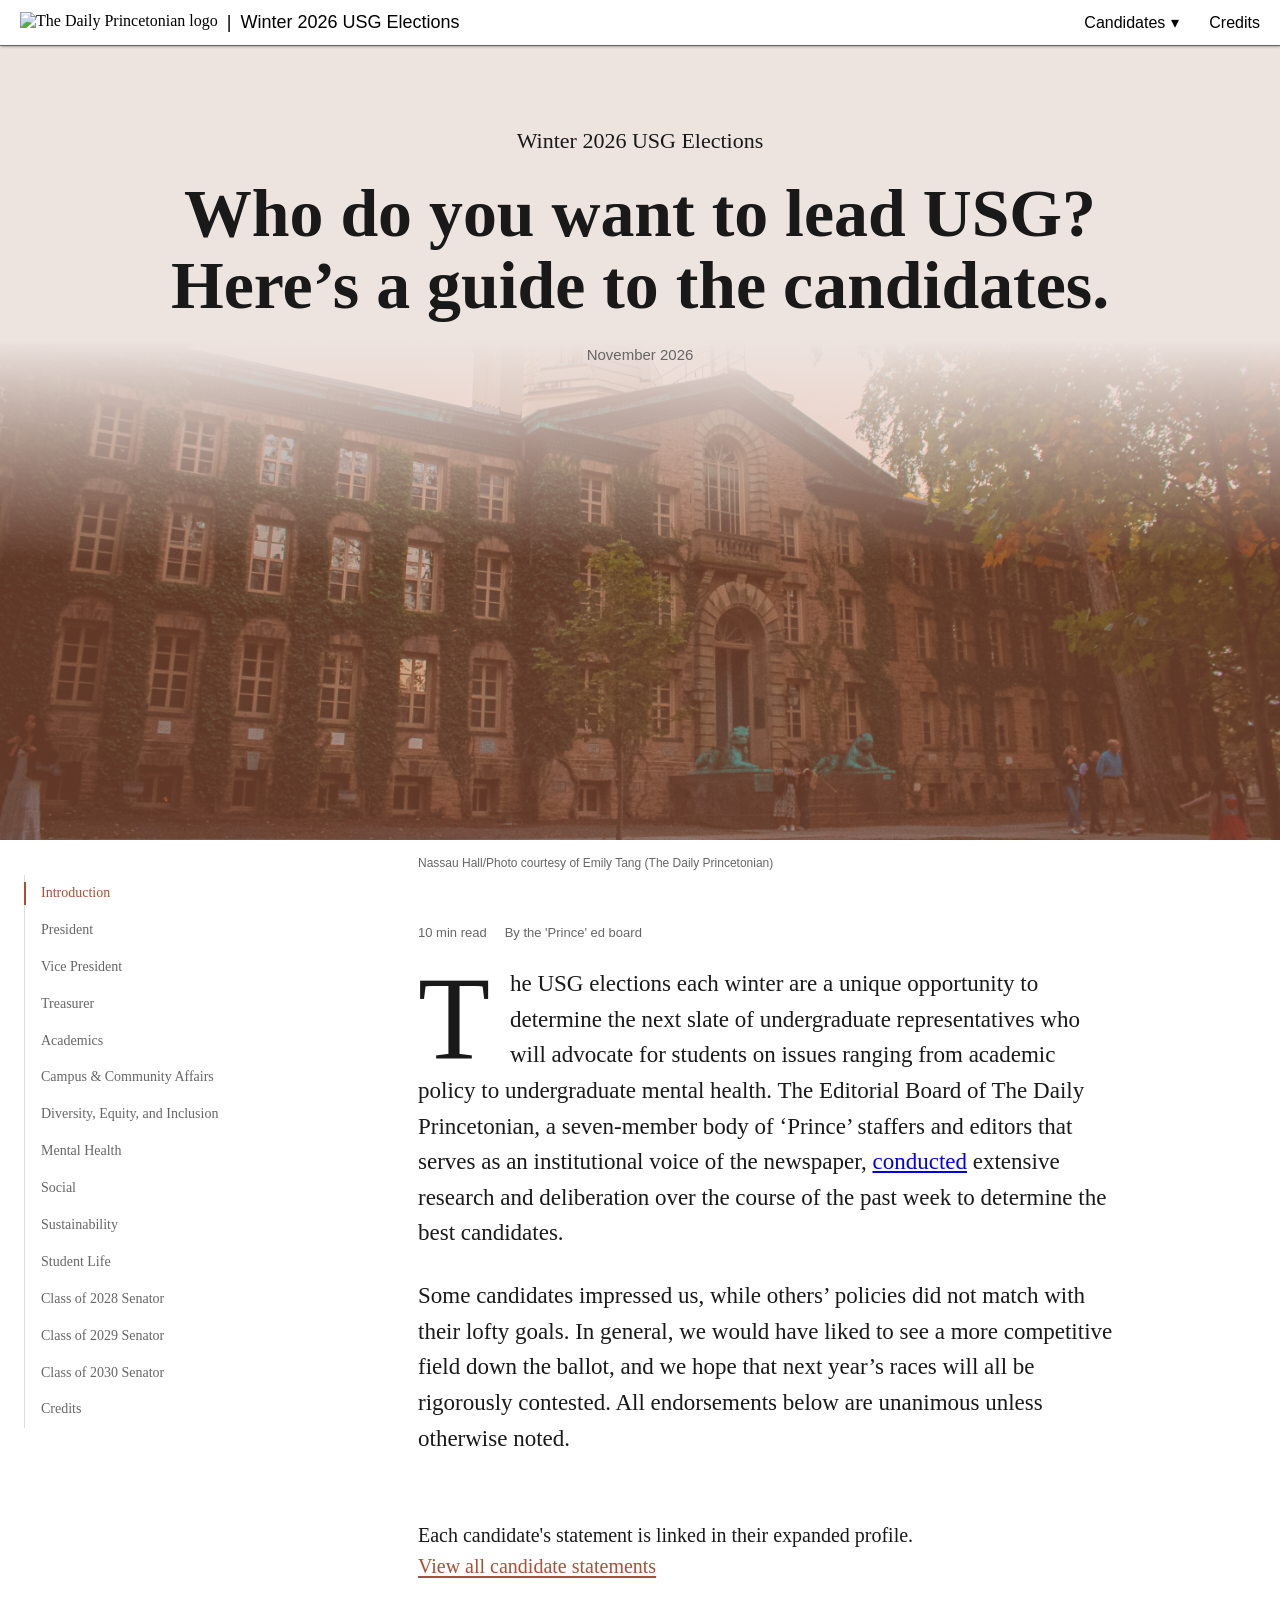
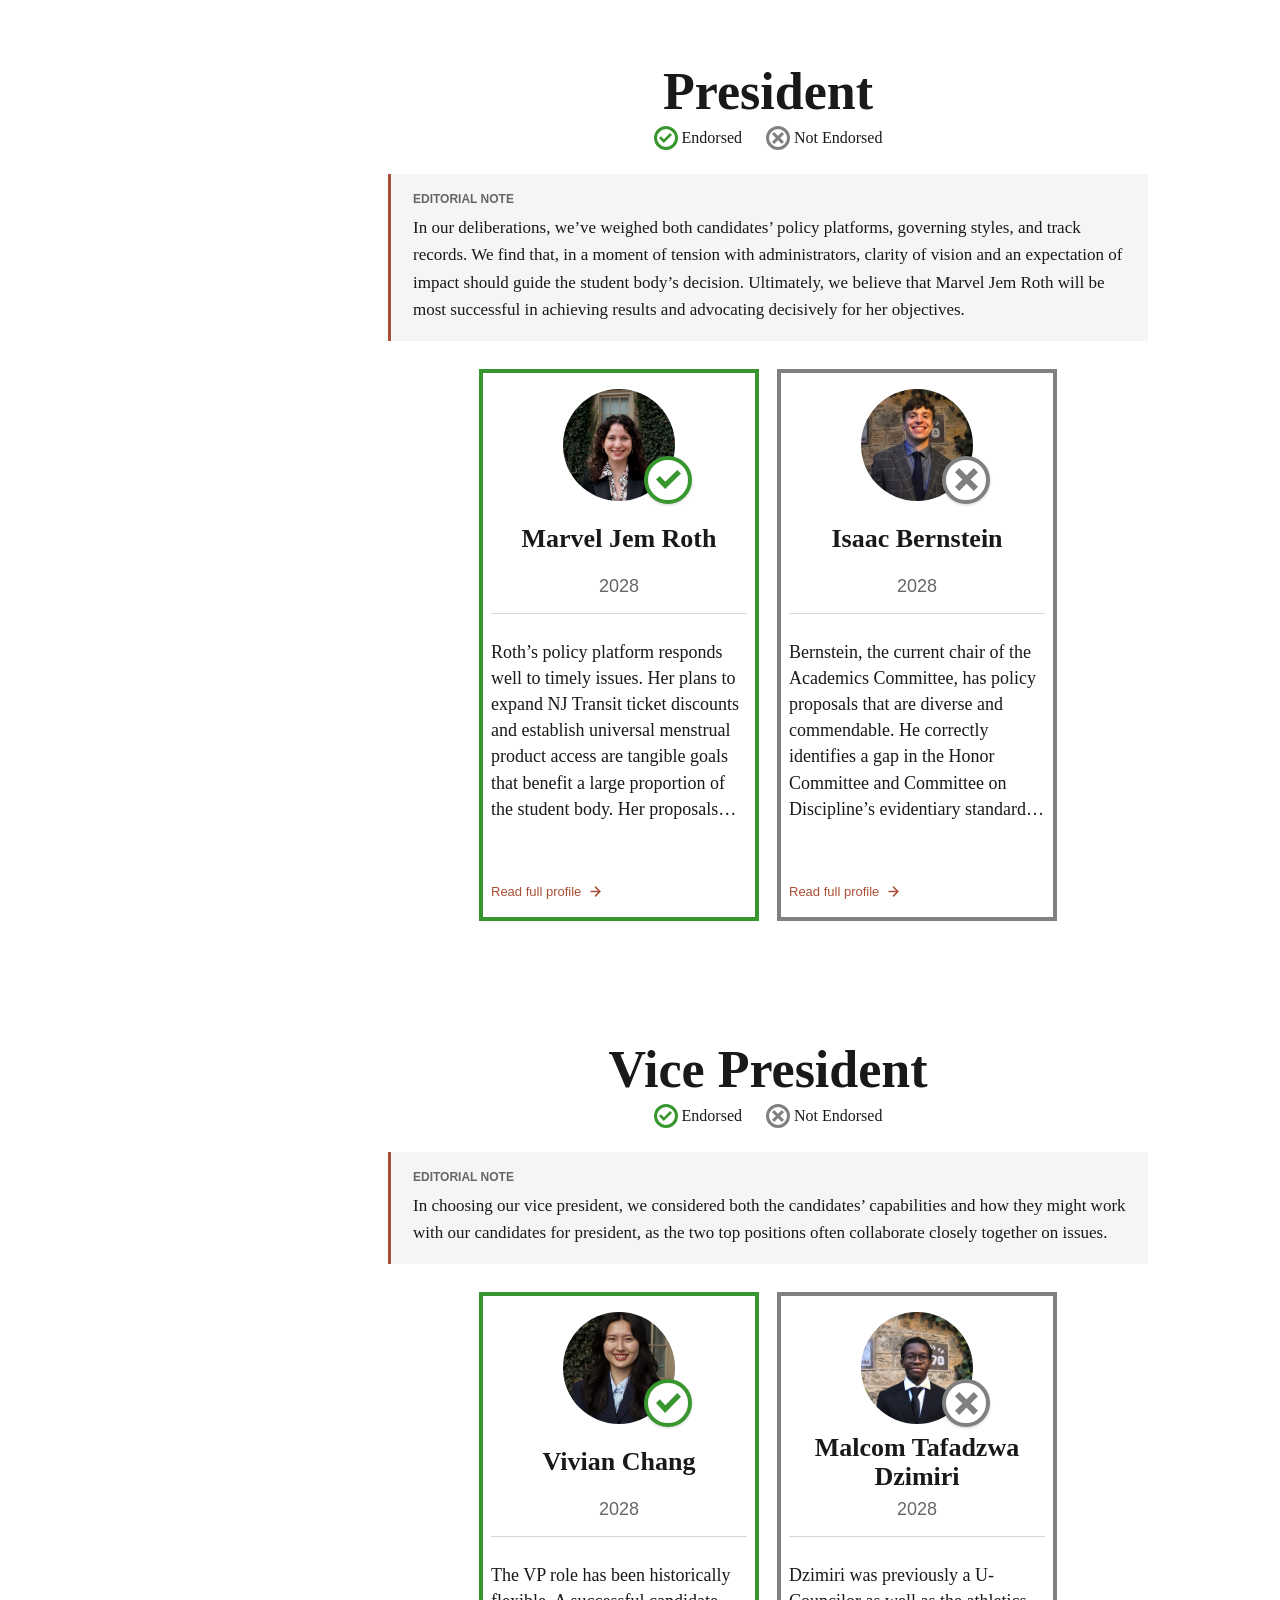
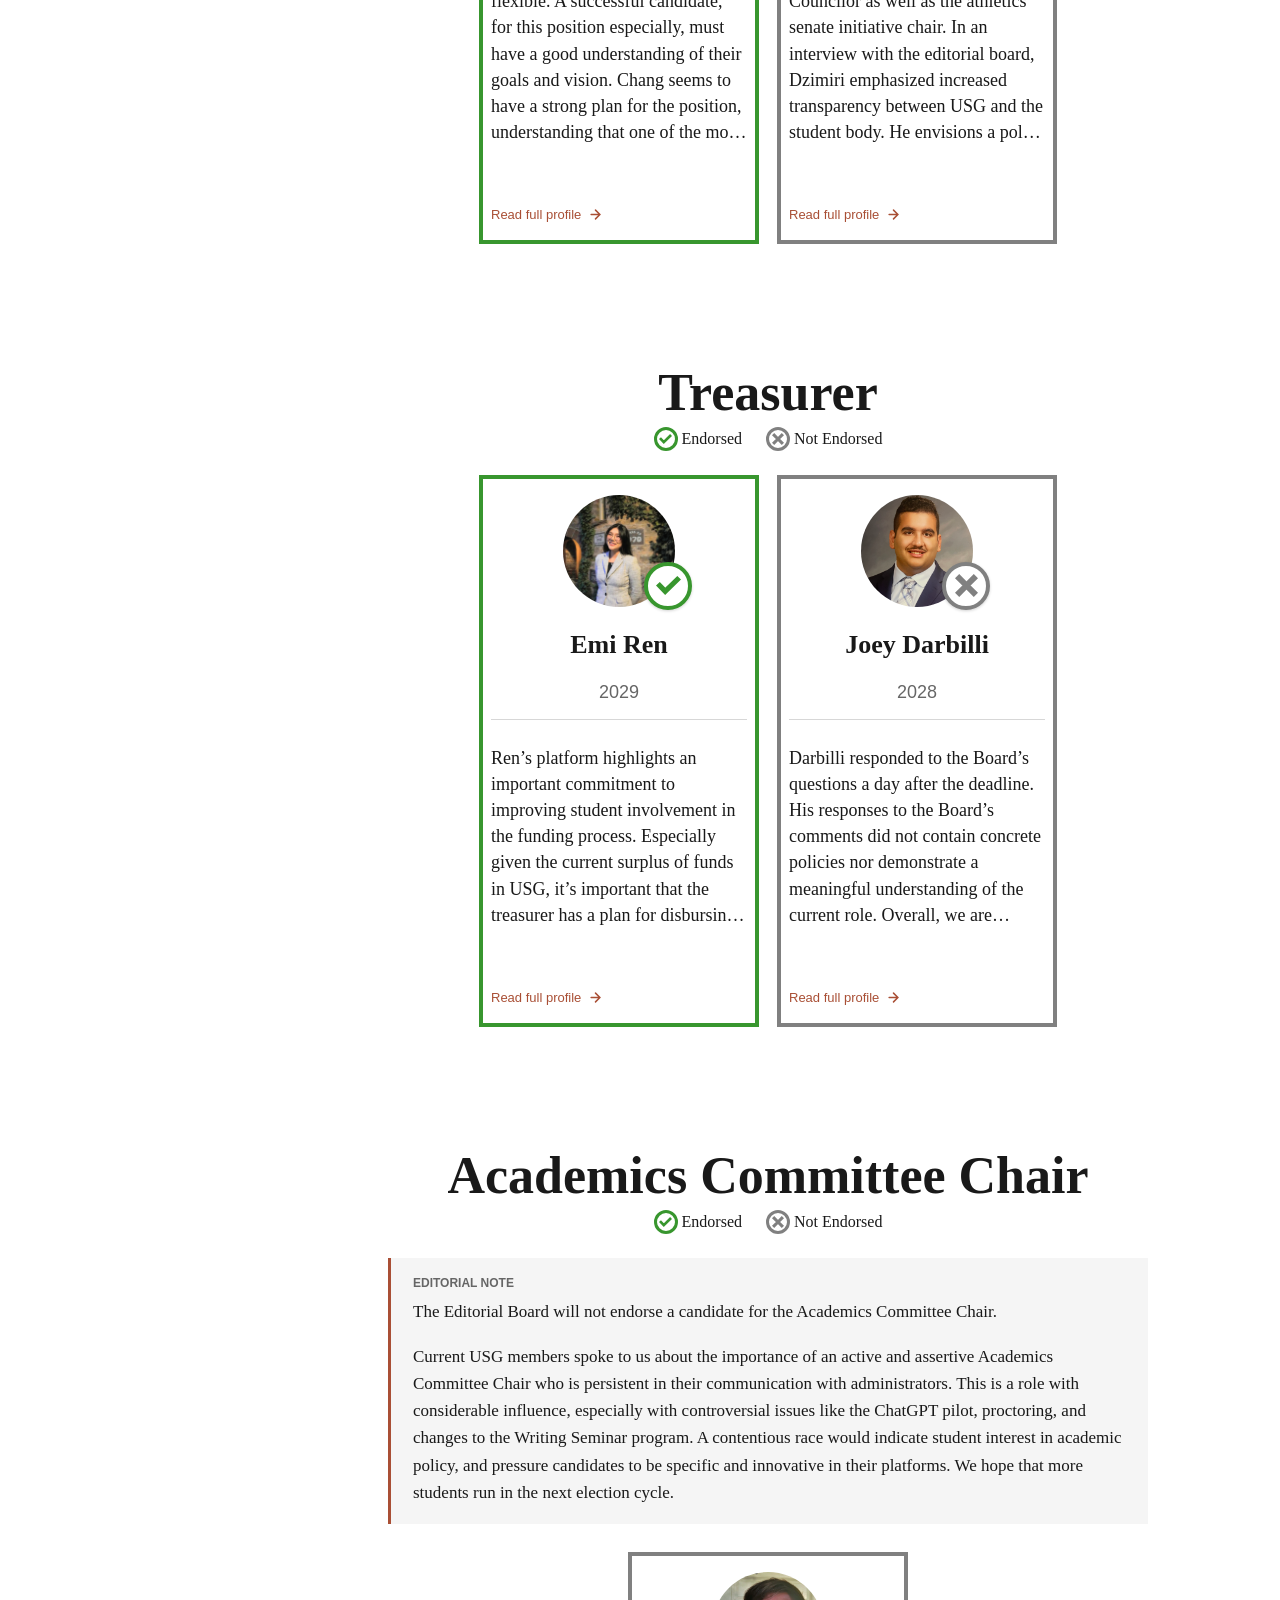
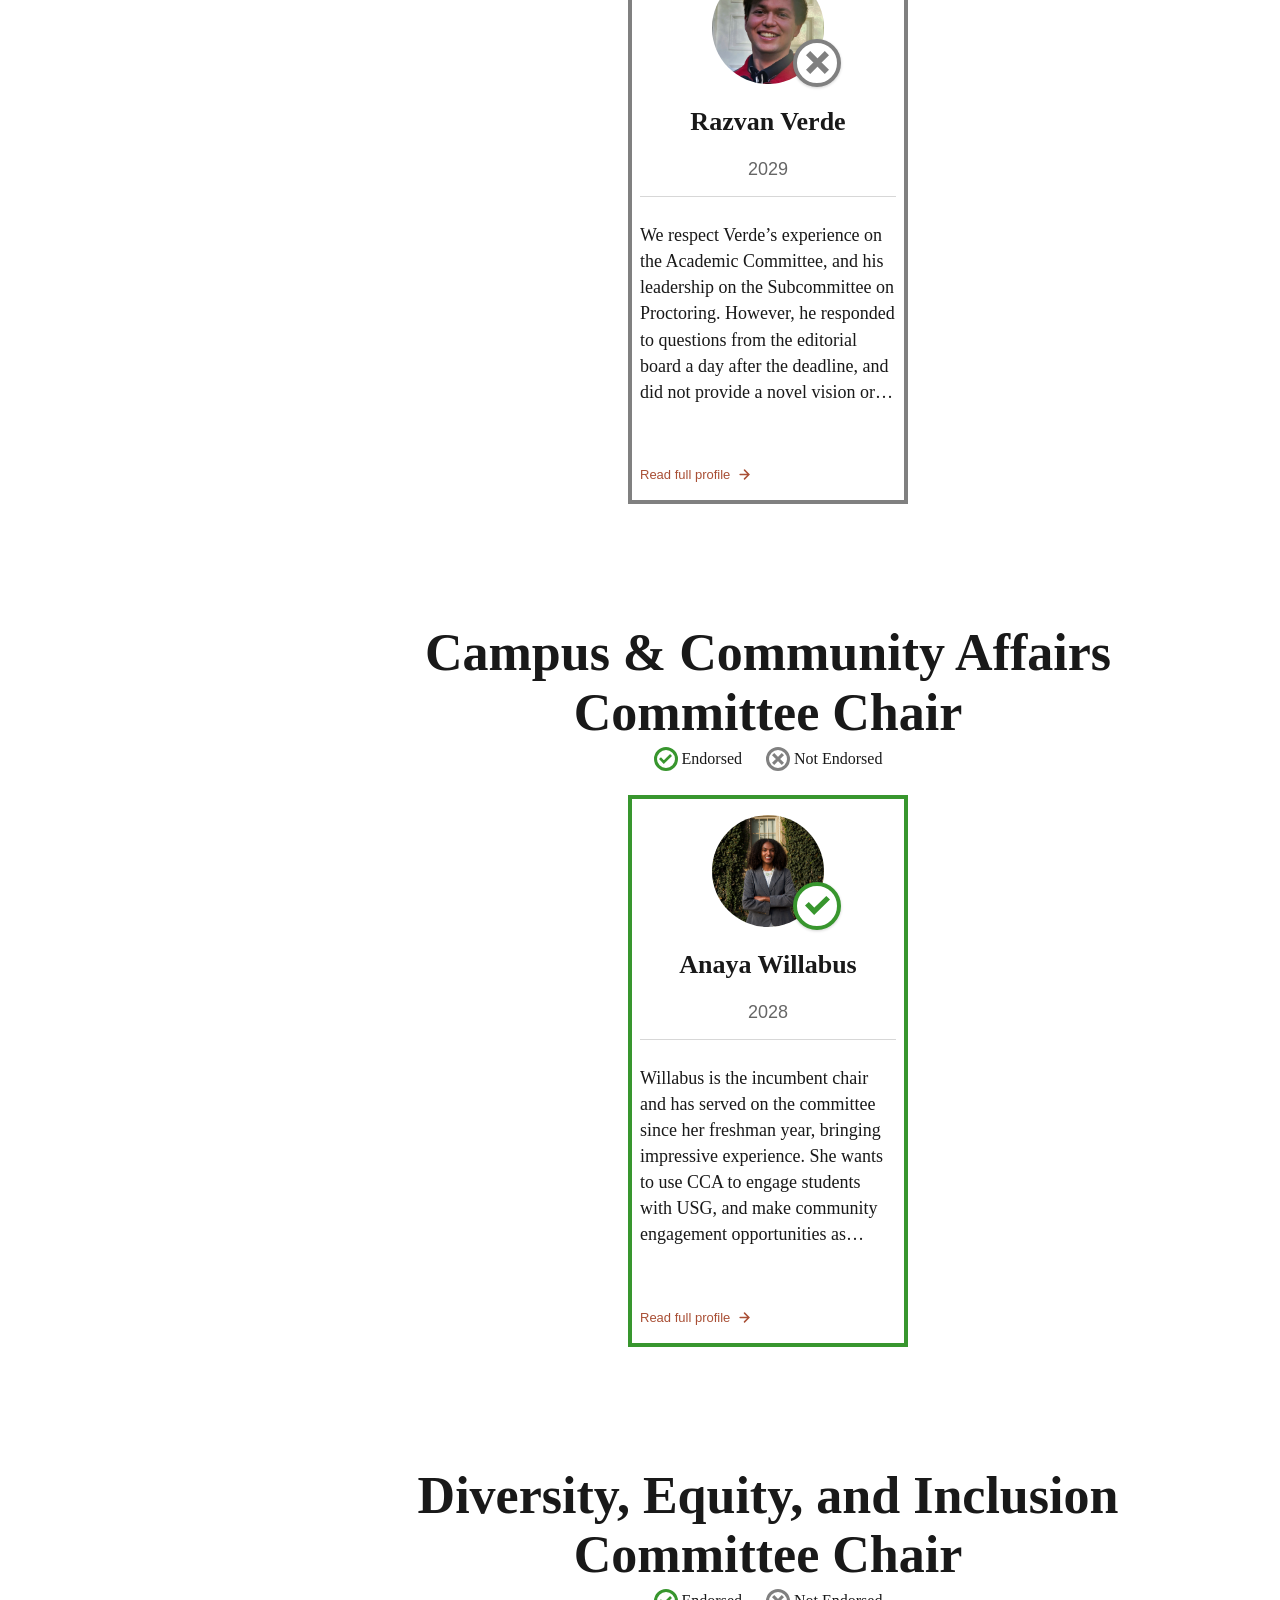
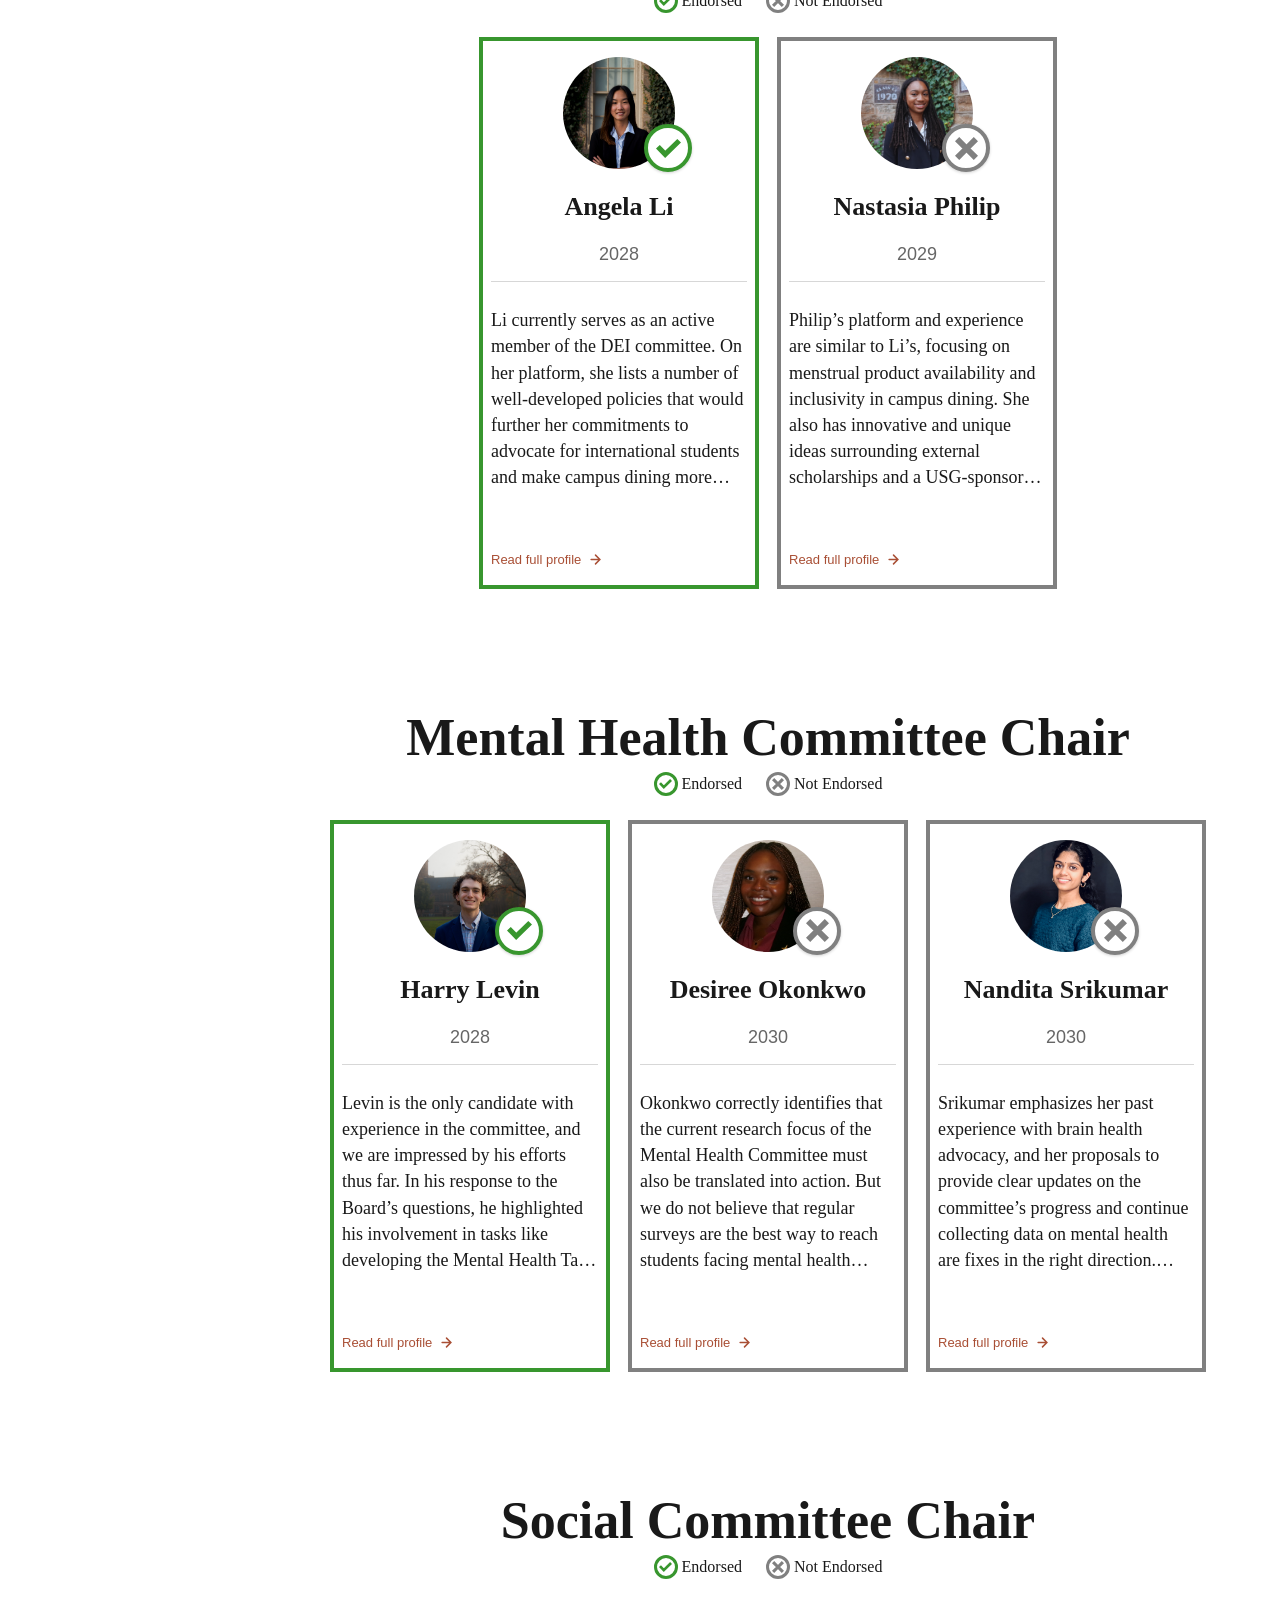
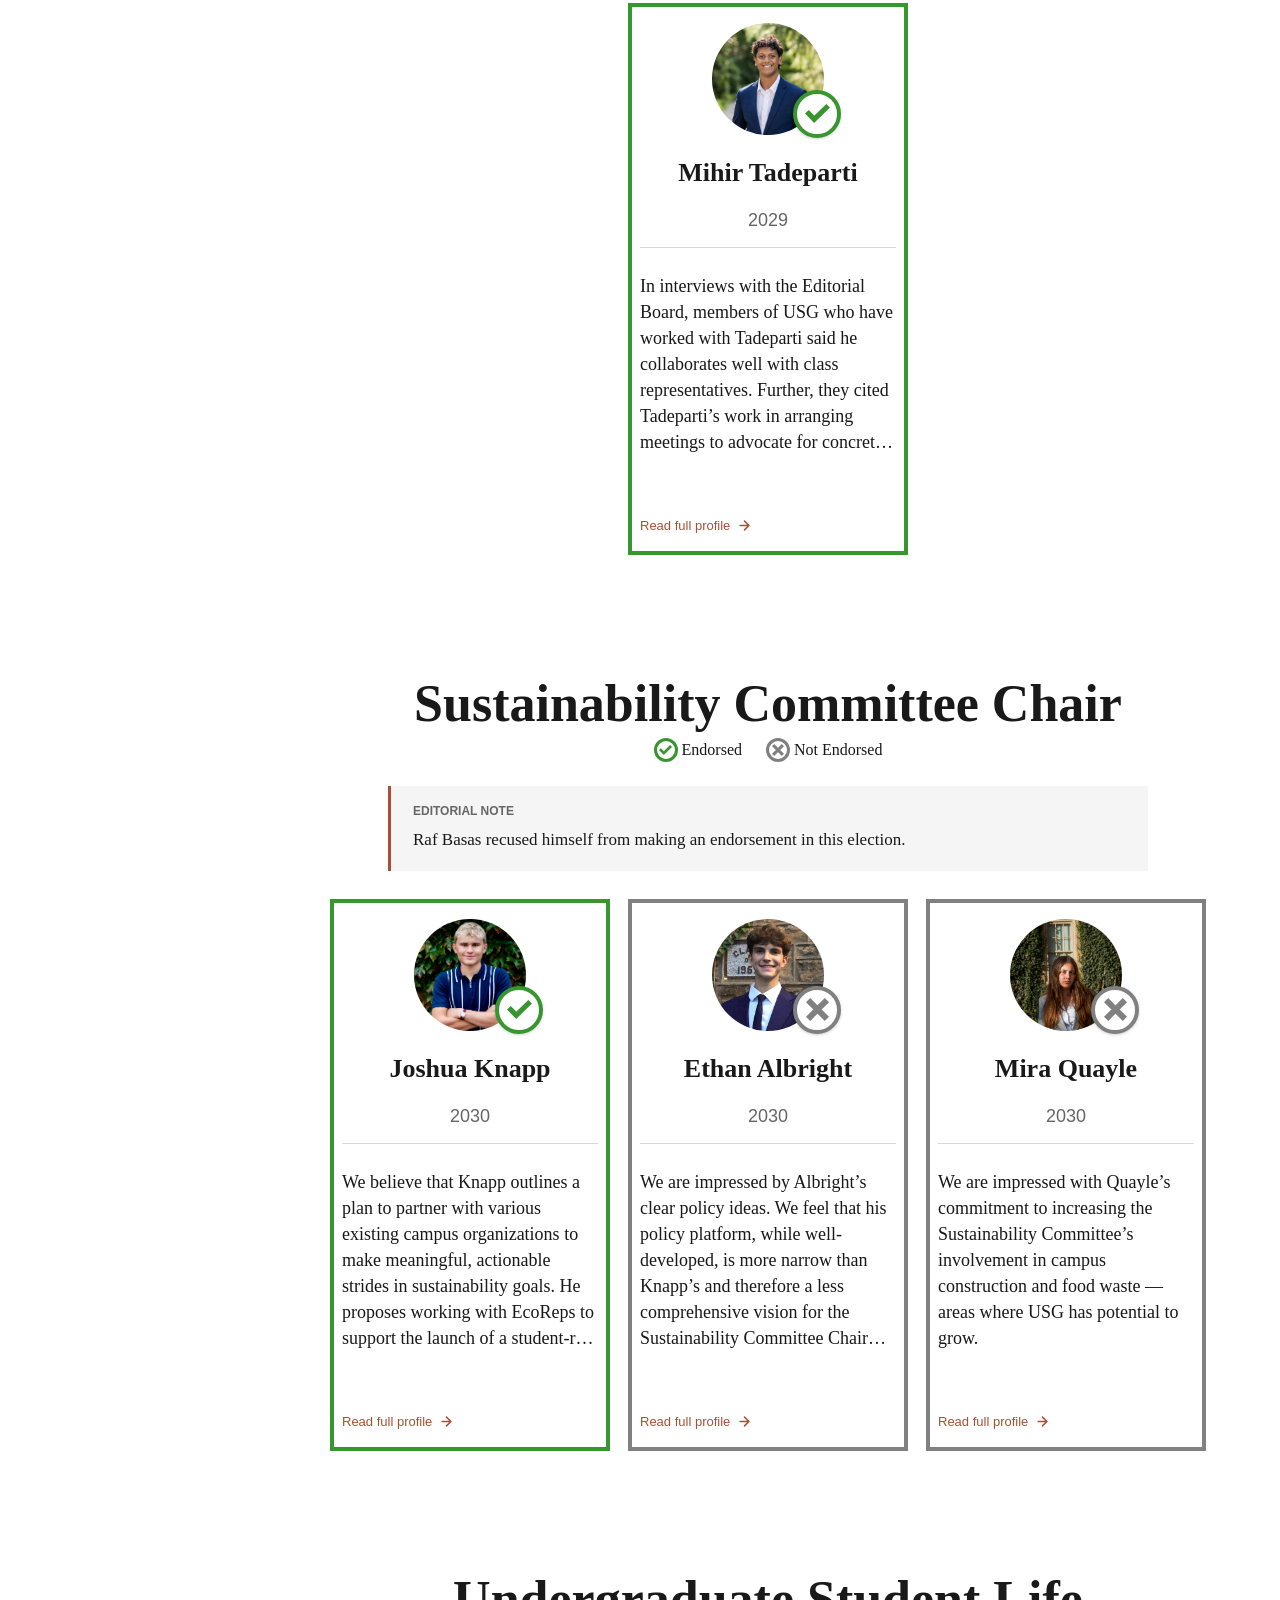
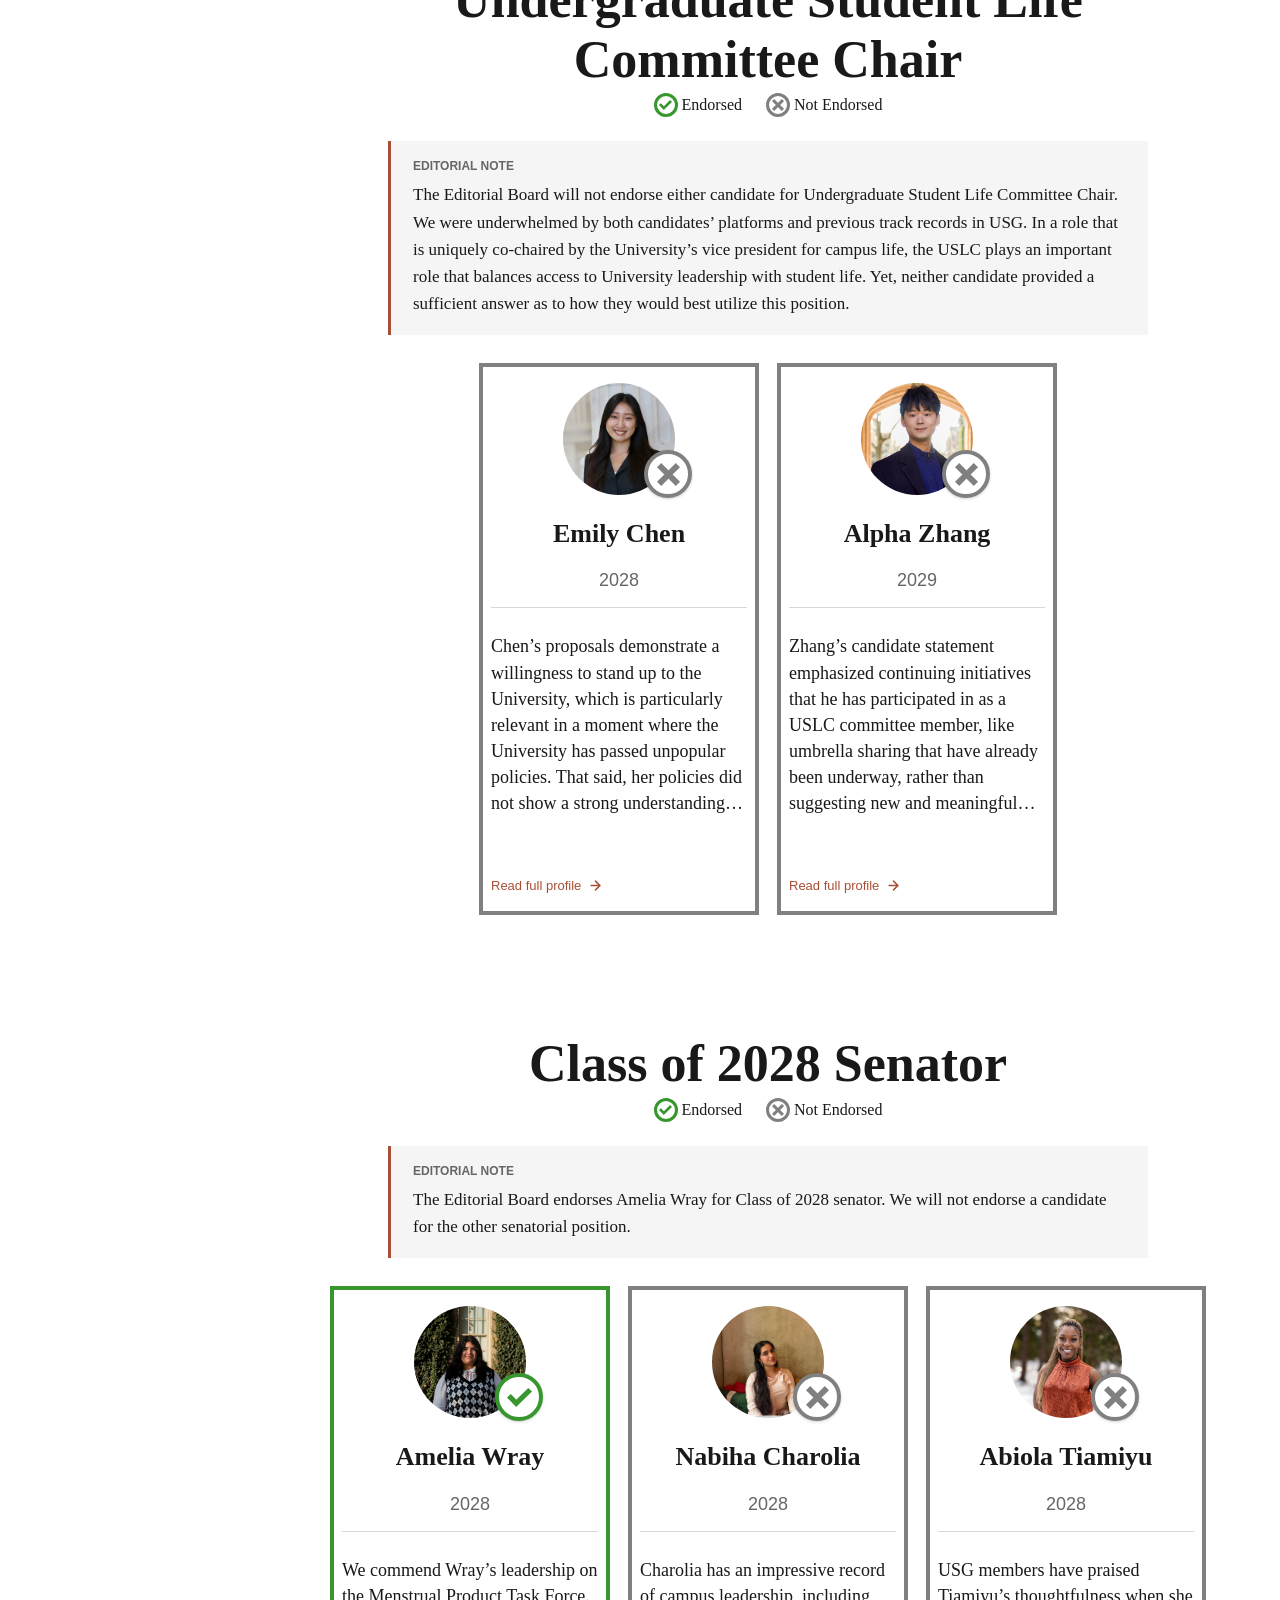
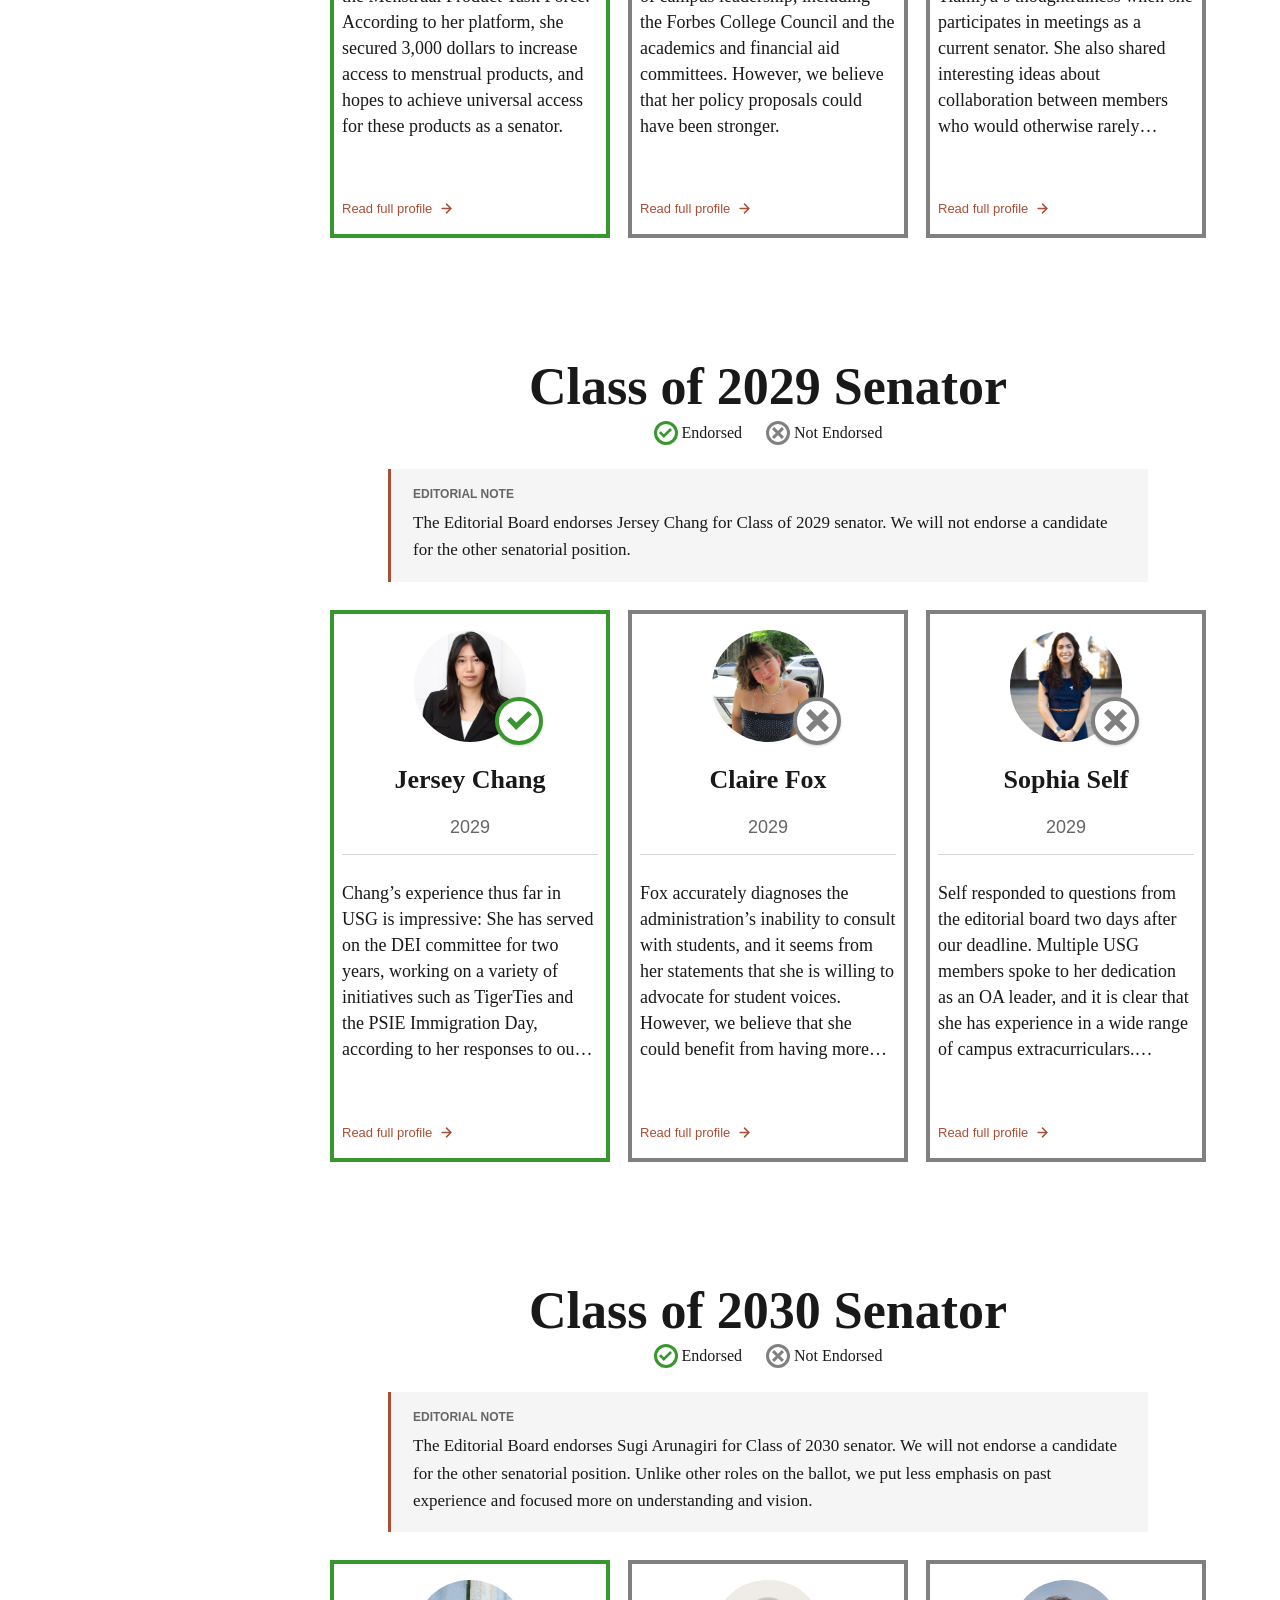
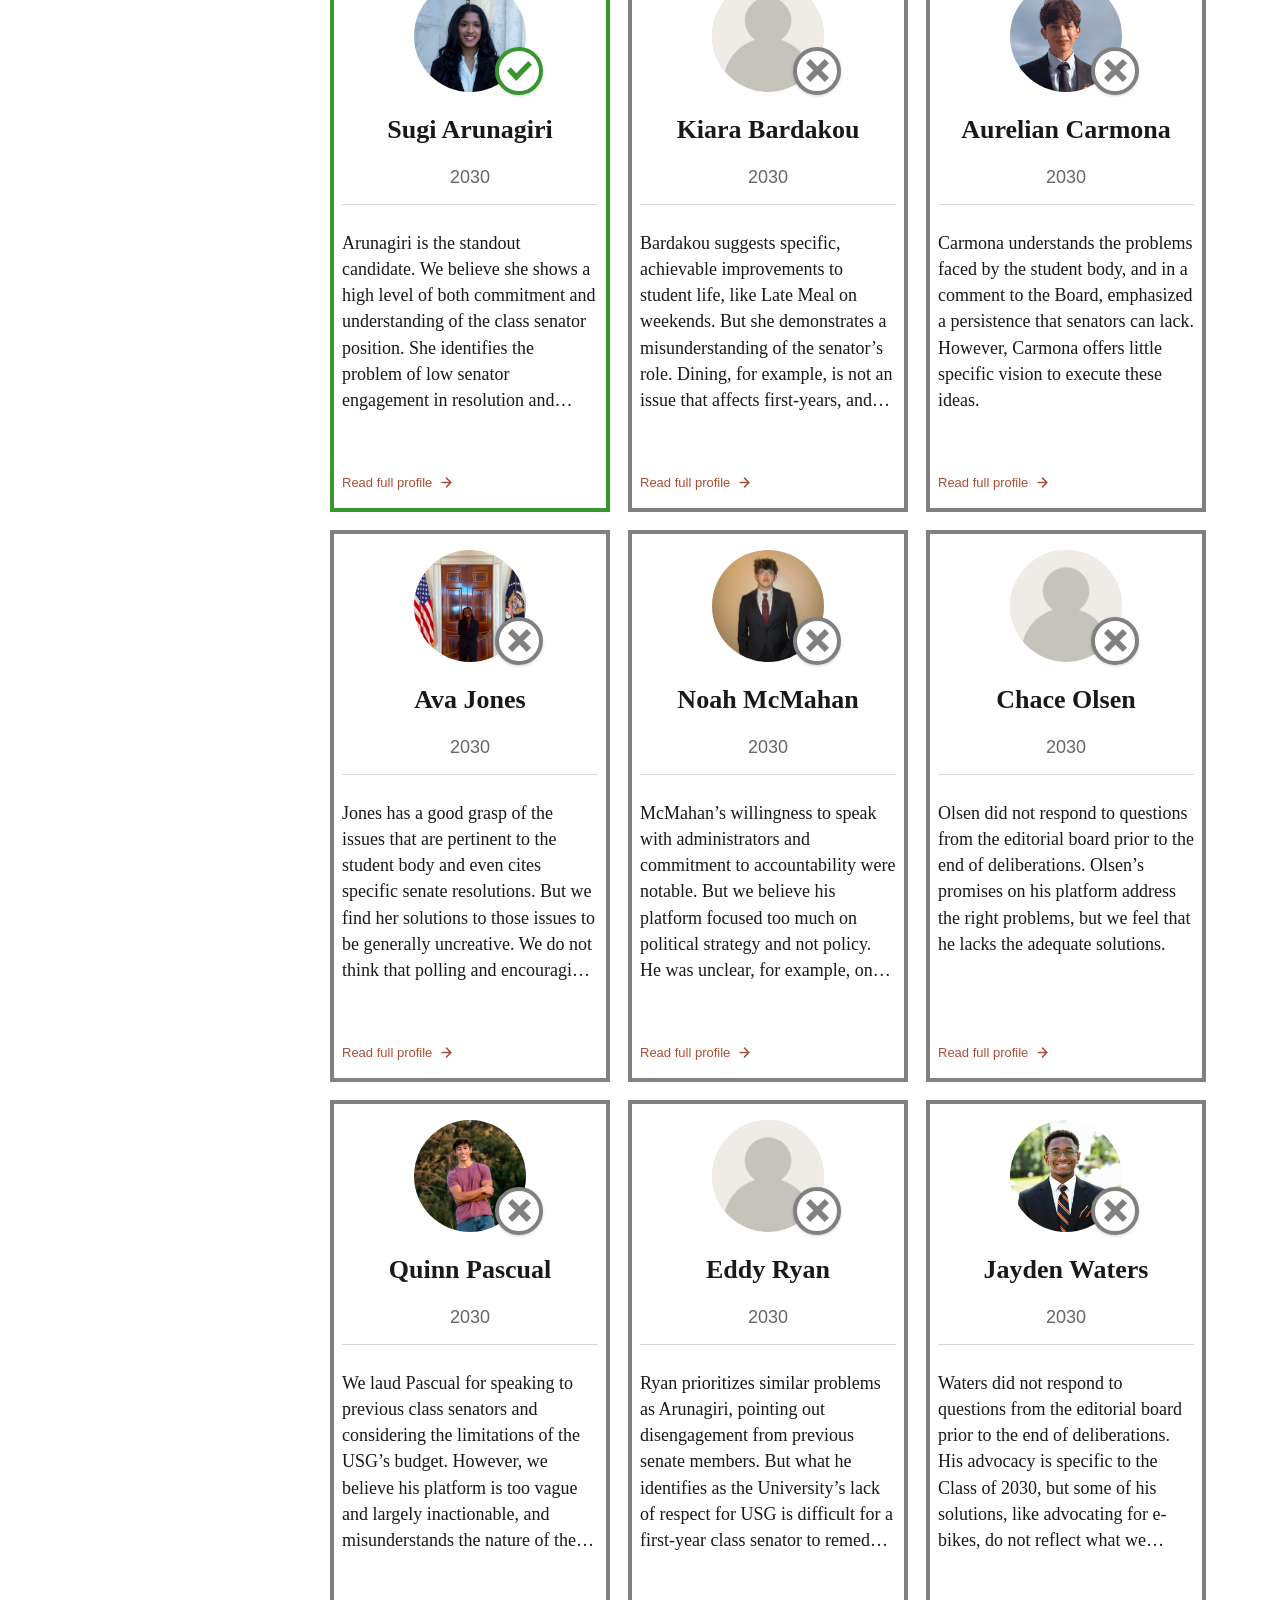
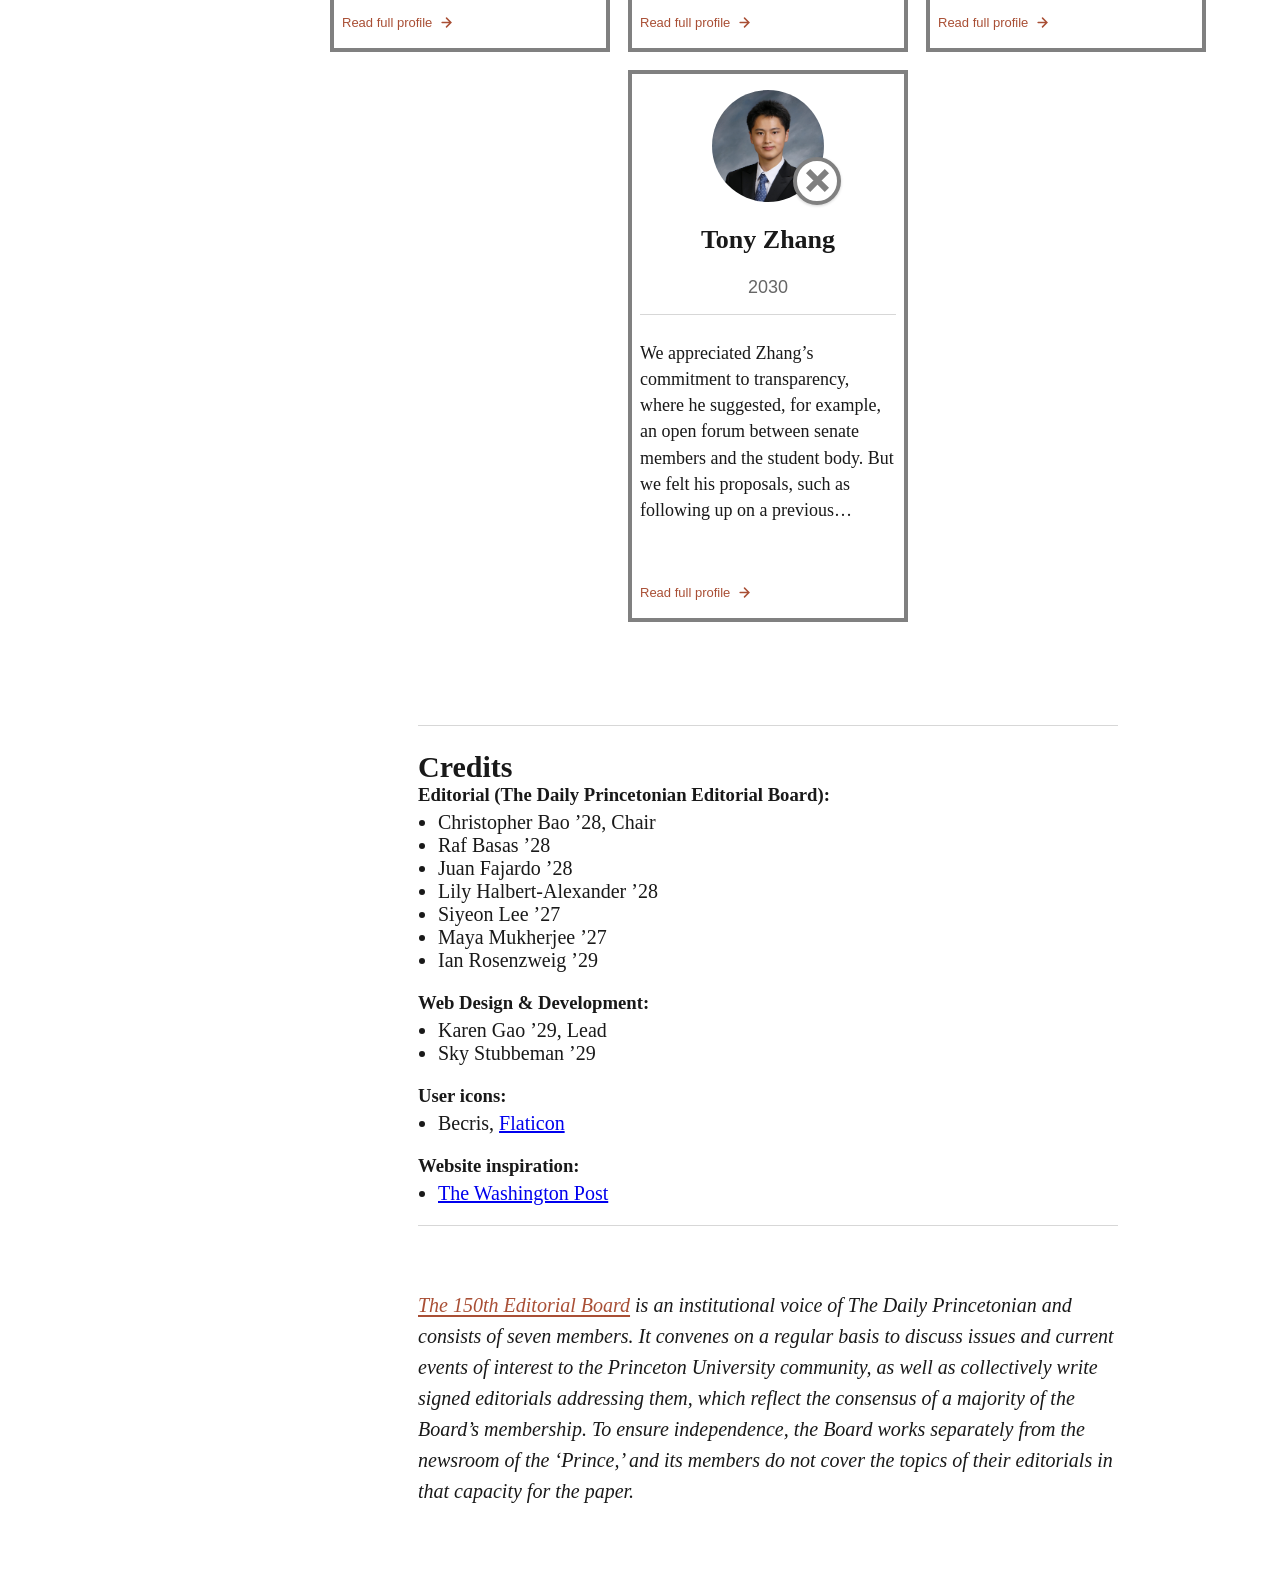
==== commit 65f3c9f5: "update legends font, remove USG in position title" ====
--- a/index.html
+++ b/index.html
@@ -4,7 +4,7 @@
     <meta charset="UTF-8" />
     <meta name="viewport" content="width=device-width, initial-scale=1.0" />
     <meta name="description" content="The Daily Princetonian USG election guide" />
-    <title>USG Election Guide | The Daily Princetonian</title>
+    <title>Winter 2026 USG Elections | The Daily Princetonian</title>
     <link rel="icon" type="image/png"
           href="https://dirgyzwl2hnqq.cloudfront.net/ff9419fb986f760c1b0b24d4b9046051/dist/img/favicons/apple-icon-57x57.png">
     
@@ -28,7 +28,7 @@
           <img id="logo" alt="The Daily Princetonian logo" src="https://dirgyzwl2hnqq.cloudfront.net/8ab5ccf6483af37484451354a9d9e4e3/dist/img/prince_logo_scrolled.png">
         </a>
         <div class="project-name">
-          <a href="#top">&ensp;|&ensp;USG Elections</a>
+          <a href="#top">&ensp;|&ensp;Winter 2026 USG Elections</a>
         </div>
       </div>
       <div id="nav-links">
@@ -40,7 +40,7 @@
             <a href="#president">President</a>
             <a href="#vice-president">Vice President</a>
             <a href="#treasurer">Treasurer</a>
-            <a href="#academics">Academics Chair</a>
+            <a href="#academics">Academics Committee Chair</a>
             <a href="#campus-community">Campus &amp; Community Affairs Committee Chair</a>
             <a href="#dei">Diversity, Equity, and Inclusion Committee Chair</a>
             <a href="#mental-health">Mental Health Committee Chair</a>
@@ -65,7 +65,7 @@
       <main id="top">
         <section class="hero">
           <div class="campus-image" aria-hidden="true"></div>
-          <p class="hero-kicker">USG Elections</p>
+          <p class="hero-kicker">Winter 2026 USG Elections</p>
           <h1>
             Who do you want to lead USG?
             <br />
@@ -97,7 +97,7 @@
 
         <section class="candidate-comparison" id="president" aria-labelledby="president-heading">
           <div class="section-heading">
-            <h2 id="president-heading">USG President</h2>
+            <h2 id="president-heading">President</h2>
             <div class ="legend">
               <div class = "legend-item">
                 <span class = "legend-icon is-endorsed"><img src = "./assets/ab01d.svg" alt=""/></span>
@@ -111,7 +111,7 @@
           </div>
           <aside class="race-editorial-note" aria-label="President editorial note">
             <h3>Editorial note</h3>
-            <p>In our deliberations, we’ve weighed both candidates’ policy platforms, governing styles, and track records. We find that, in a moment of tension with administrators, clarity of vision and an expectation of impact should guide the student body’s decision. Ultimately, we believe that Marvel Jem Roth ’28 will be most successful in achieving results and advocating decisively for her objectives.
+            <p>In our deliberations, we’ve weighed both candidates’ policy platforms, governing styles, and track records. We find that, in a moment of tension with administrators, clarity of vision and an expectation of impact should guide the student body’s decision. Ultimately, we believe that Marvel Jem Roth will be most successful in achieving results and advocating decisively for her objectives.
             </p>
           </aside>
           <div class="candidate-grid" id="president-grid"></div>
@@ -119,7 +119,7 @@
 
         <section class="candidate-comparison" id="vice-president" aria-labelledby="vice-president-heading">
           <div class="section-heading">
-            <h2 id="vice-president-heading">USG Vice President</h2>
+            <h2 id="vice-president-heading">Vice President</h2>
             <div class ="legend">
               <div class = "legend-item">
                 <span class = "legend-icon is-endorsed"><img src = "./assets/ab01d.svg" alt=""/></span>
@@ -140,7 +140,7 @@
 
         <section class="candidate-comparison" id="treasurer" aria-labelledby="treasurer-heading">
           <div class="section-heading">
-            <h2 id="treasurer-heading">USG Treasurer</h2>
+            <h2 id="treasurer-heading">Treasurer</h2>
             <div class ="legend">
               <div class = "legend-item">
                 <span class = "legend-icon is-endorsed"><img src = "./assets/ab01d.svg" alt=""/></span>
@@ -157,7 +157,7 @@
 
         <section class="candidate-comparison" id="academics" aria-labelledby="academics-heading">
           <div class="section-heading">
-            <h2 id="academics-heading">USG Academics Chair</h2>
+            <h2 id="academics-heading">Academics Committee Chair</h2>
             <div class ="legend">
               <div class = "legend-item">
                 <span class = "legend-icon is-endorsed"><img src = "./assets/ab01d.svg" alt=""/></span>
@@ -171,16 +171,16 @@
           </div>
           <aside class="race-editorial-note" aria-label="Academics committee chair editorial note">
             <h3>Editorial note</h3>
-            <p>The Editorial Board will not endorse a candidate for the Academics Chair.</p>
+            <p>The Editorial Board will not endorse a candidate for the Academics Committee Chair.</p>
             <br/>
-            <p>Current USG members spoke to us about the importance of an active and assertive Academics Chair who is persistent in their communication with administrators. This is a role with considerable influence, especially with controversial issues like the ChatGPT pilot, proctoring, and changes to the Writing Seminar program. A contentious race would indicate student interest in academic policy, and pressure candidates to be specific and innovative in their platforms. We hope that more students run in the next election cycle.</p>
+            <p>Current USG members spoke to us about the importance of an active and assertive Academics Committee Chair who is persistent in their communication with administrators. This is a role with considerable influence, especially with controversial issues like the ChatGPT pilot, proctoring, and changes to the Writing Seminar program. A contentious race would indicate student interest in academic policy, and pressure candidates to be specific and innovative in their platforms. We hope that more students run in the next election cycle.</p>
           </aside>
           <div class="candidate-grid" id="academics-grid"></div>
         </section>
 
         <section class="candidate-comparison" id="campus-community" aria-labelledby="campus-community-heading">
           <div class="section-heading">
-            <h2 id="campus-community-heading">USG Campus & Community Affairs Committee Chair</h2>
+            <h2 id="campus-community-heading">Campus & Community Affairs Committee Chair</h2>
             <div class ="legend">
               <div class = "legend-item">
                 <span class = "legend-icon is-endorsed"><img src = "./assets/ab01d.svg" alt=""/></span>
@@ -197,7 +197,7 @@
 
         <section class="candidate-comparison" id="dei" aria-labelledby="dei-heading">
           <div class="section-heading">
-            <h2 id="dei-heading">USG Diversity, Equity, and Inclusion Committee Chair</h2>
+            <h2 id="dei-heading">Diversity, Equity, and Inclusion Committee Chair</h2>
             <div class ="legend">
               <div class = "legend-item">
                 <span class = "legend-icon is-endorsed"><img src = "./assets/ab01d.svg" alt=""/></span>
@@ -214,7 +214,7 @@
 
         <section class="candidate-comparison" id="mental-health" aria-labelledby="mental-health-heading">
           <div class="section-heading">
-            <h2 id="mental-health-heading">USG Mental Health Committee Chair</h2>
+            <h2 id="mental-health-heading">Mental Health Committee Chair</h2>
             <div class ="legend">
               <div class = "legend-item">
                 <span class = "legend-icon is-endorsed"><img src = "./assets/ab01d.svg" alt=""/></span>
@@ -231,7 +231,7 @@
 
         <section class="candidate-comparison" id="social" aria-labelledby="social-heading">
           <div class="section-heading">
-            <h2 id="social-heading">USG Social Committee Chair</h2>
+            <h2 id="social-heading">Social Committee Chair</h2>
             <div class ="legend">
               <div class = "legend-item">
                 <span class = "legend-icon is-endorsed"><img src = "./assets/ab01d.svg" alt=""/></span>
@@ -248,7 +248,7 @@
 
         <section class="candidate-comparison" id="sustainability" aria-labelledby="sustainability-heading">
           <div class="section-heading">
-            <h2 id="sustainability-heading">USG Sustainability Committee Chair</h2>
+            <h2 id="sustainability-heading">Sustainability Committee Chair</h2>
             <div class ="legend">
               <div class = "legend-item">
                 <span class = "legend-icon is-endorsed"><img src = "./assets/ab01d.svg" alt=""/></span>
@@ -270,7 +270,7 @@
 
         <section class="candidate-comparison" id="student-life" aria-labelledby="student-life-heading">
           <div class="section-heading">
-            <h2 id="student-life-heading">USG Undergraduate Student Life Committee Chair</h2>
+            <h2 id="student-life-heading">Undergraduate Student Life Committee Chair</h2>
             <div class ="legend">
               <div class = "legend-item">
                 <span class = "legend-icon is-endorsed"><img src = "./assets/ab01d.svg" alt=""/></span>
--- a/styles.css
+++ b/styles.css
@@ -417,6 +417,7 @@
   width: min(700px, calc(100% - 48px));
   margin: 0 auto;
   padding-bottom: 64px;
+  font-family: 'Lora:Regular', Georgia, serif;
 }
 
 .credits img {
@@ -430,6 +431,10 @@
   margin-top: 24px;
   font-family: 'Lora:Bold', Georgia, serif;
   font-size: 30px;
+}
+
+.credits h3 {
+  font-family: 'Lora:Bold', Georgia, serif;
 }
 
 .credits-list {
@@ -585,6 +590,7 @@
 }
 
 .legend {
+  font-family: 'Lora:Regular', Georgia, serif;
     display: flex;
     justify-content: center;
     align-items: center;
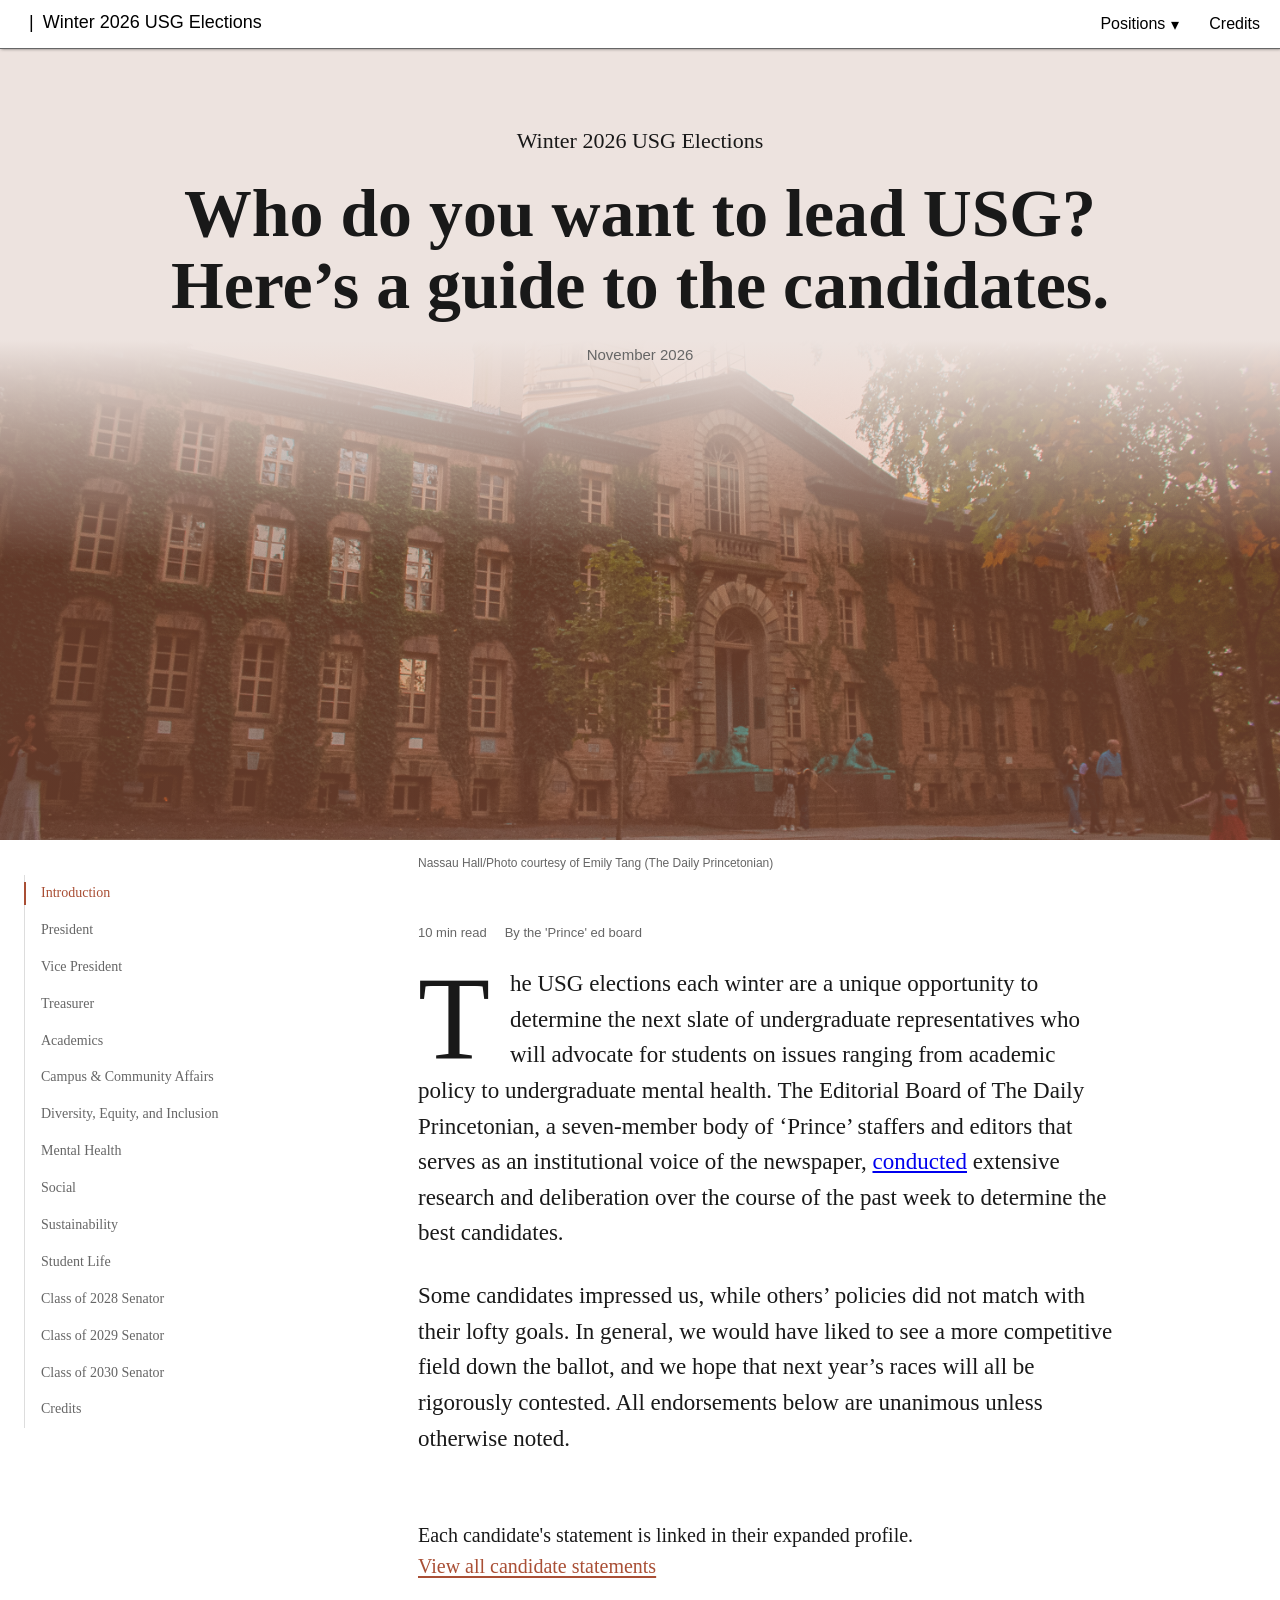
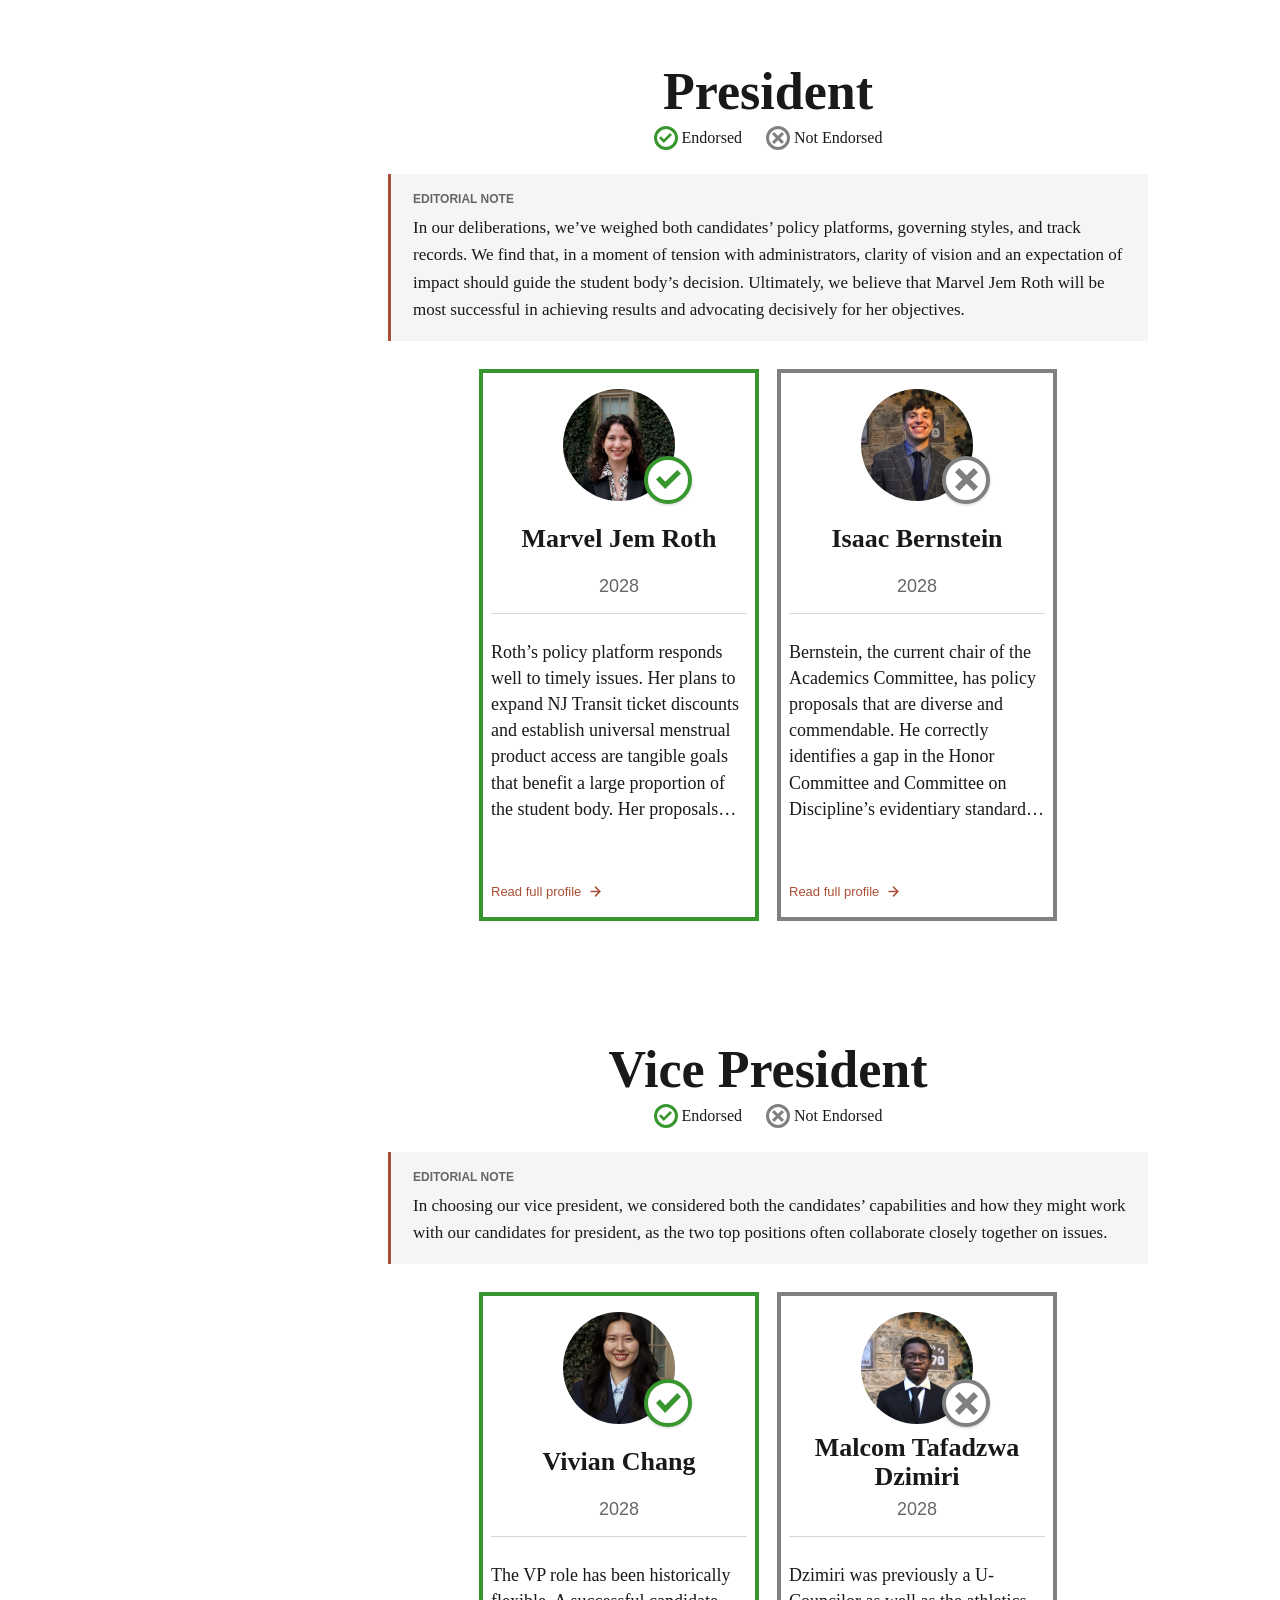
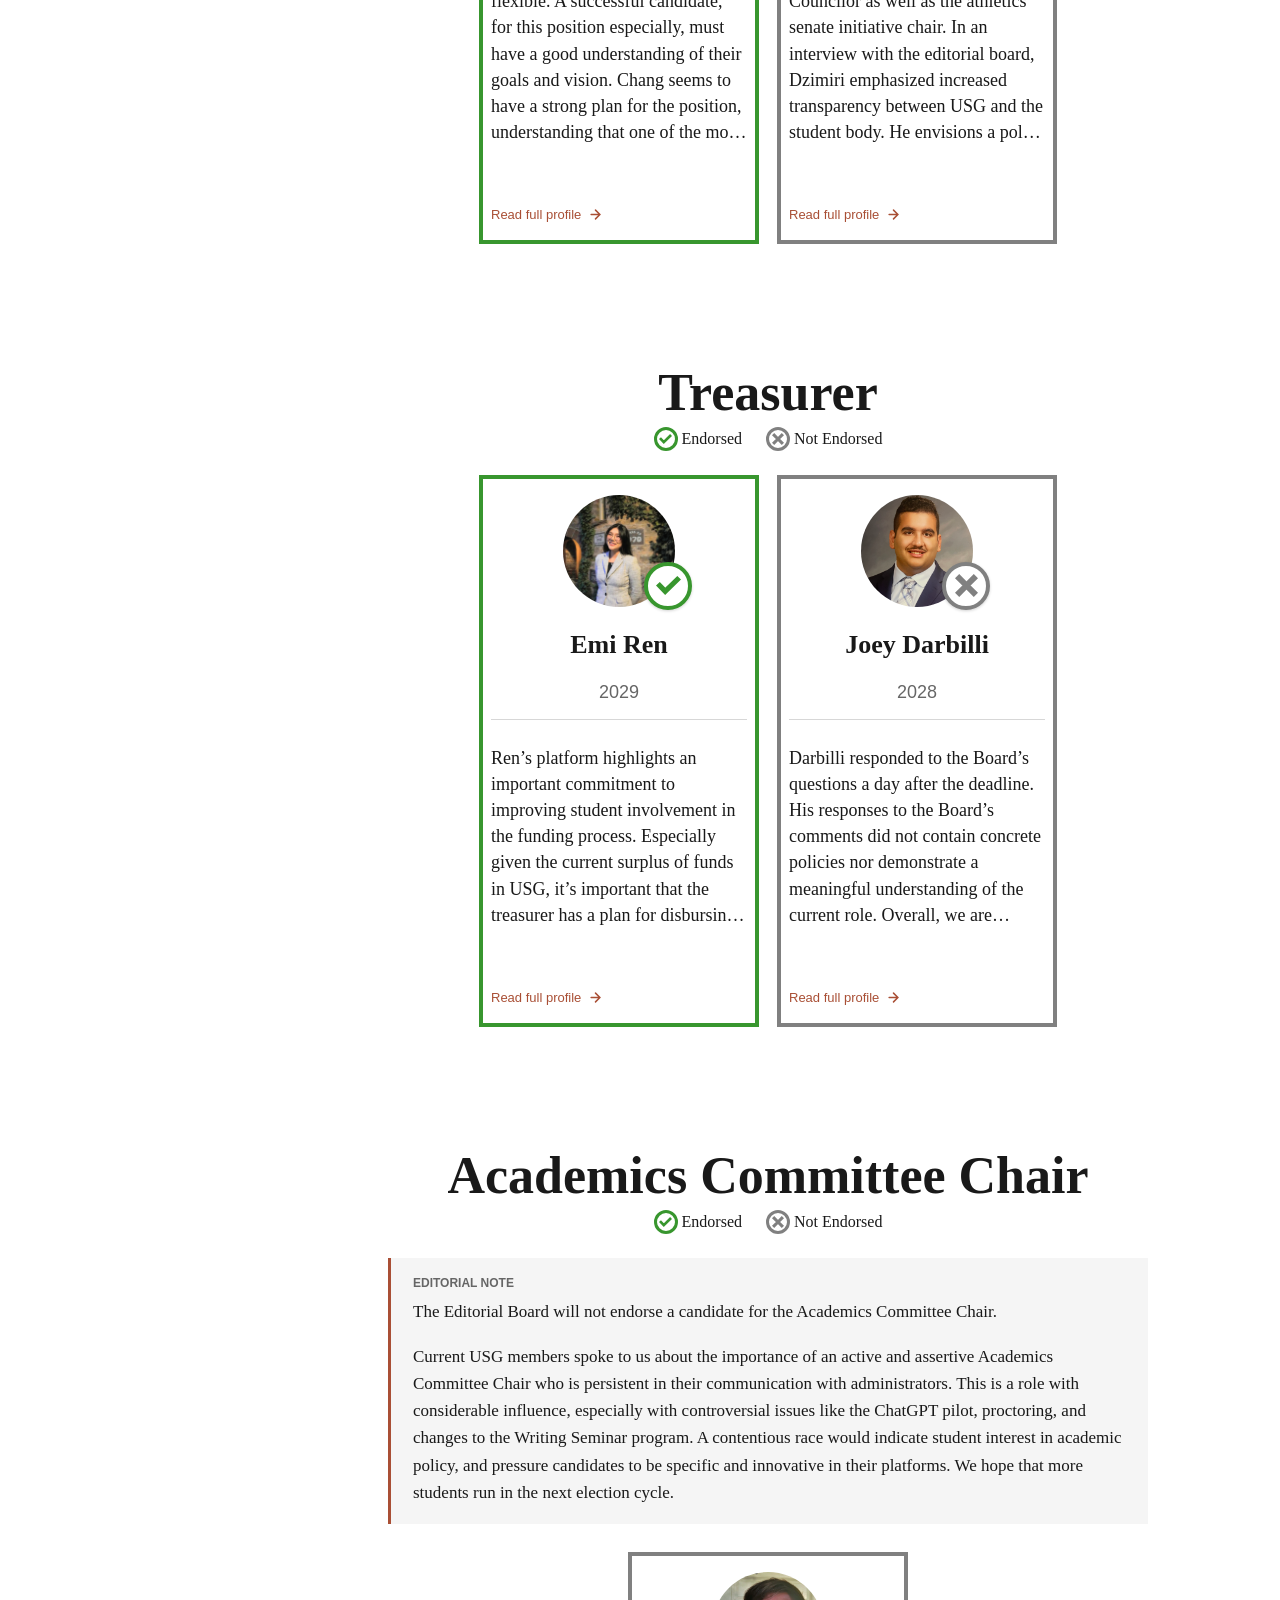
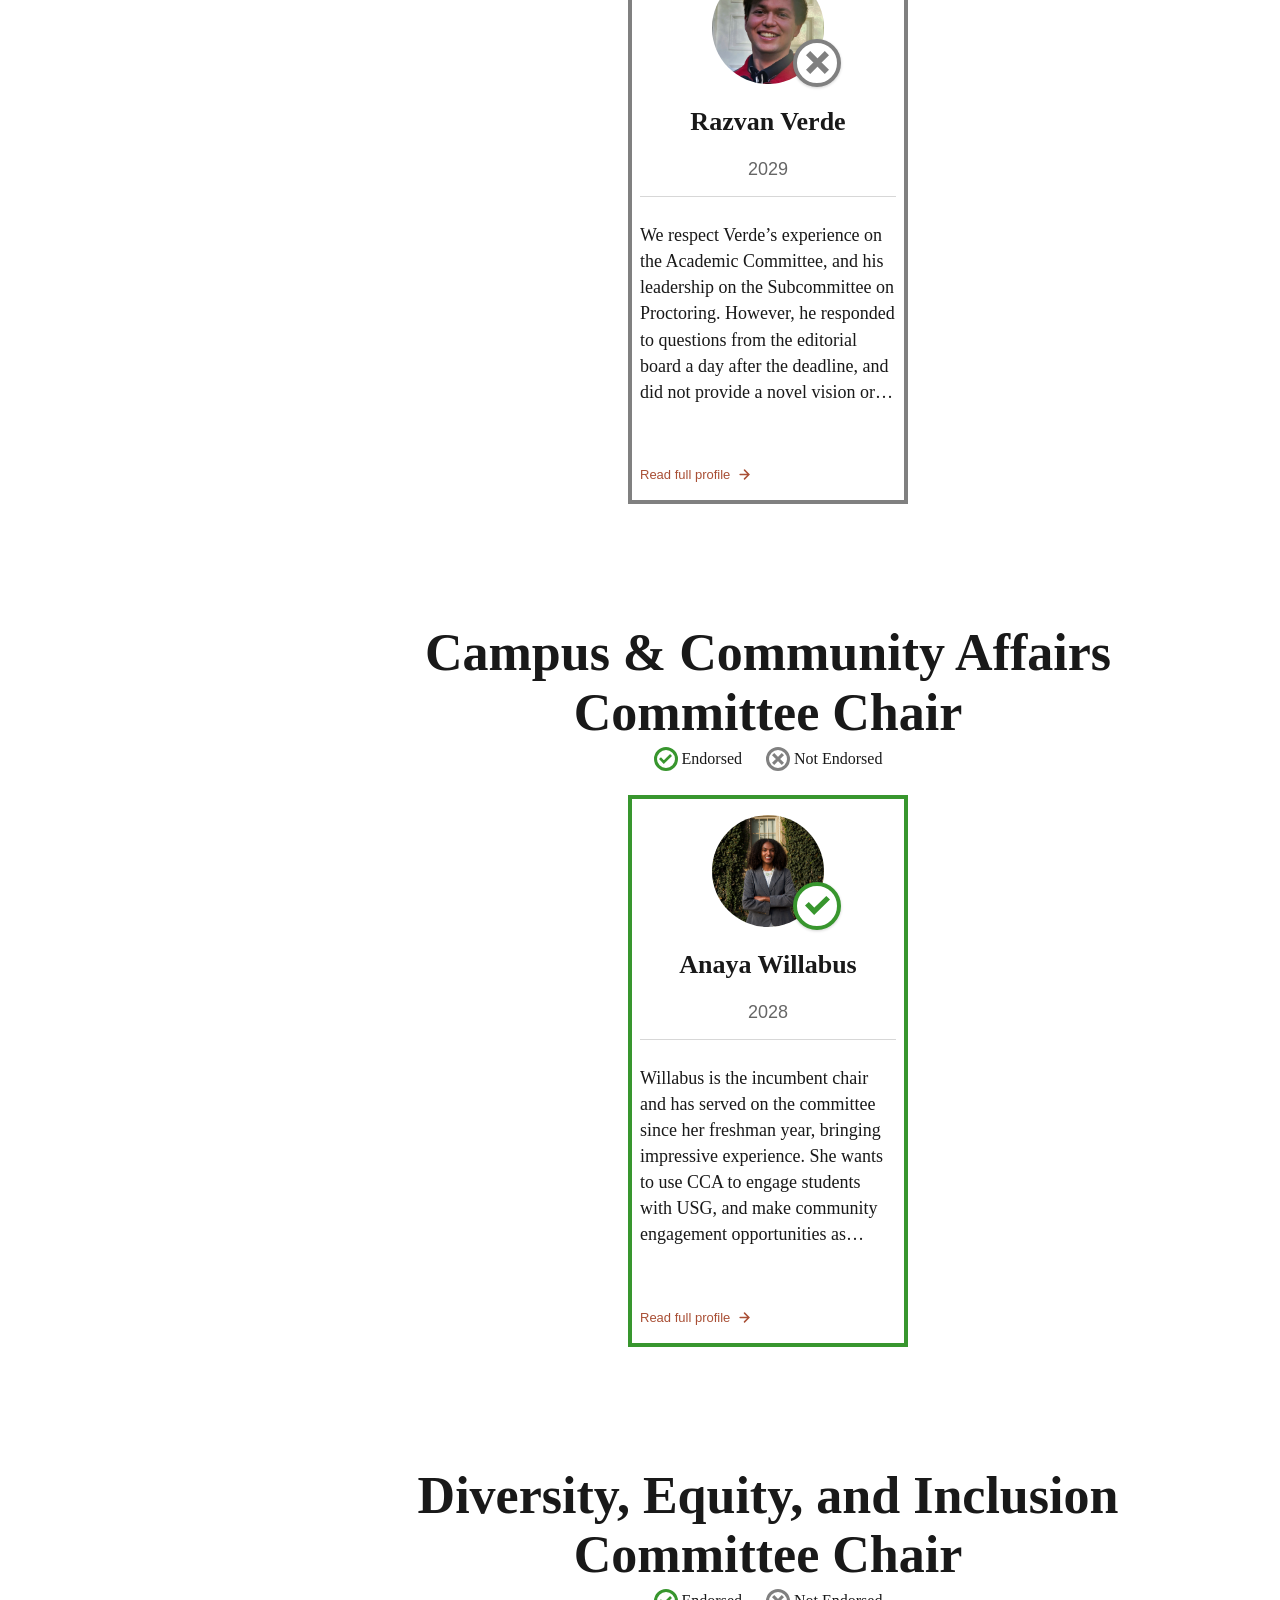
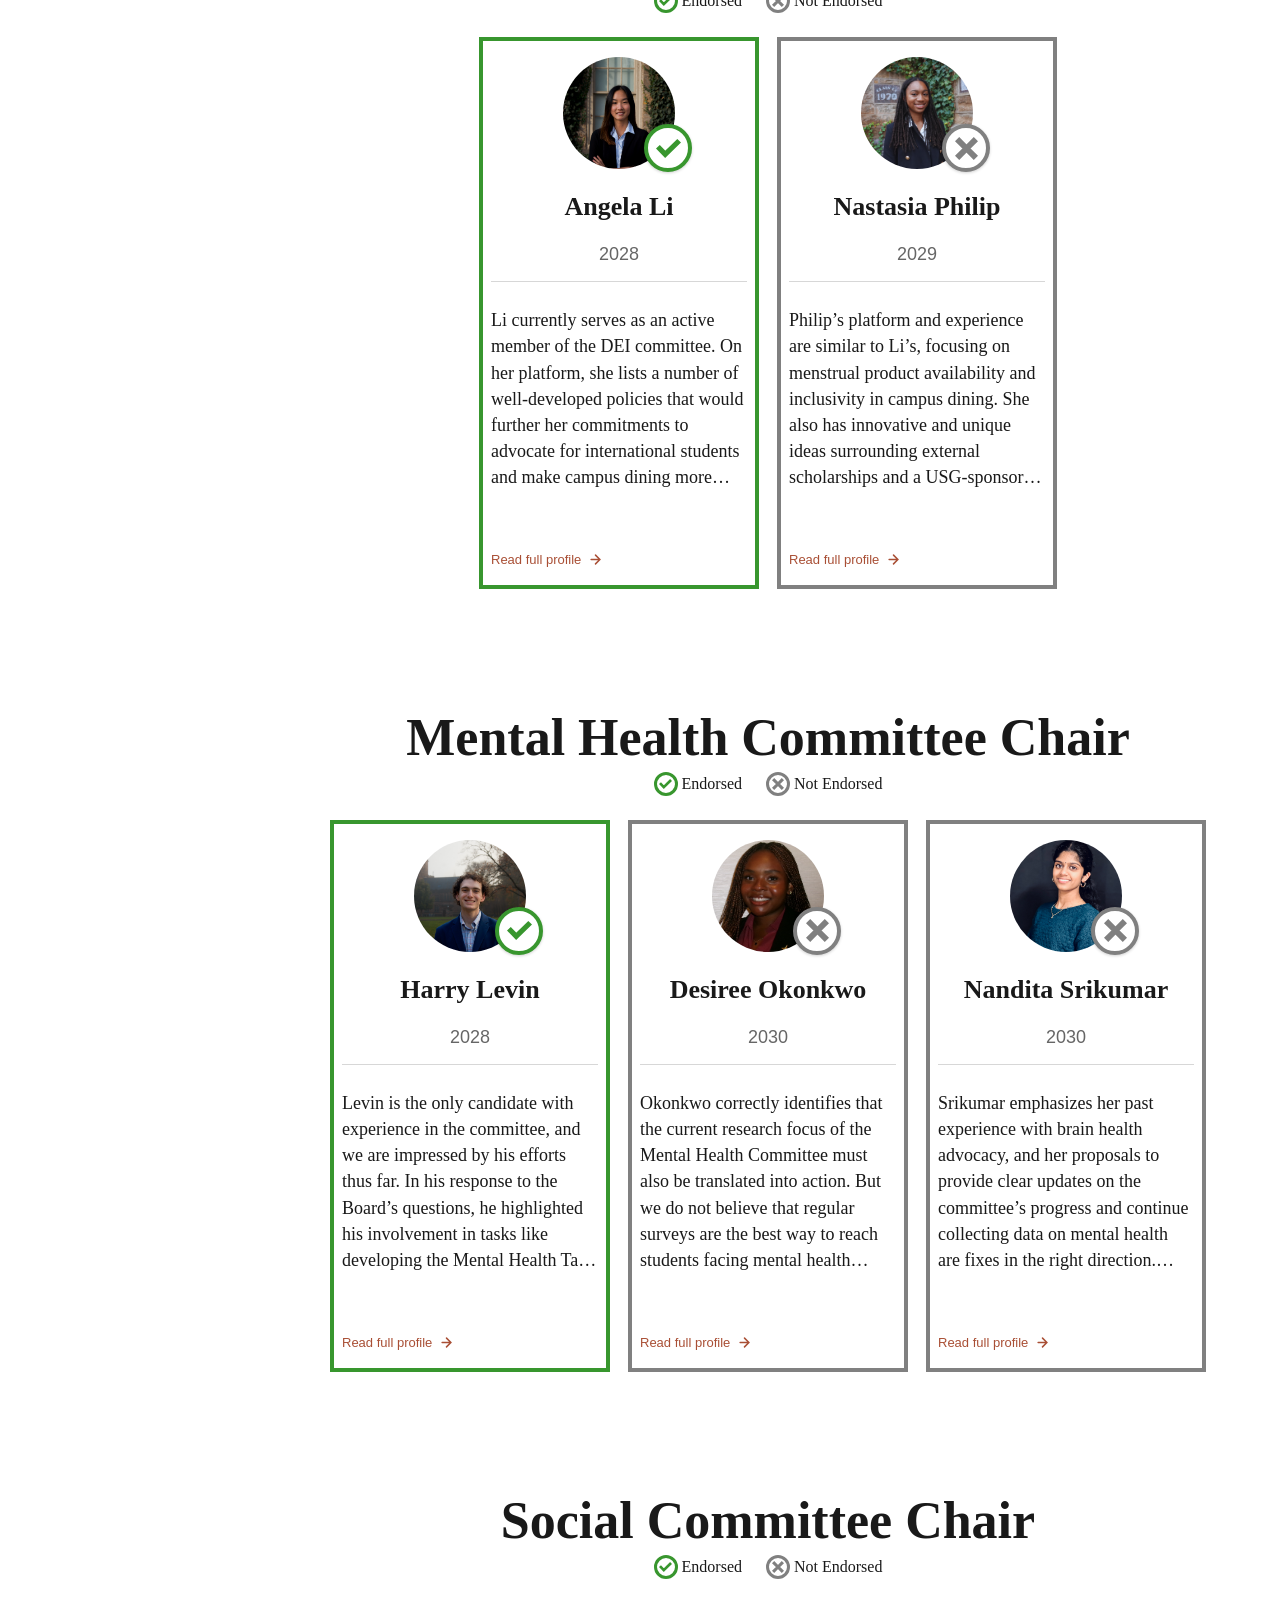
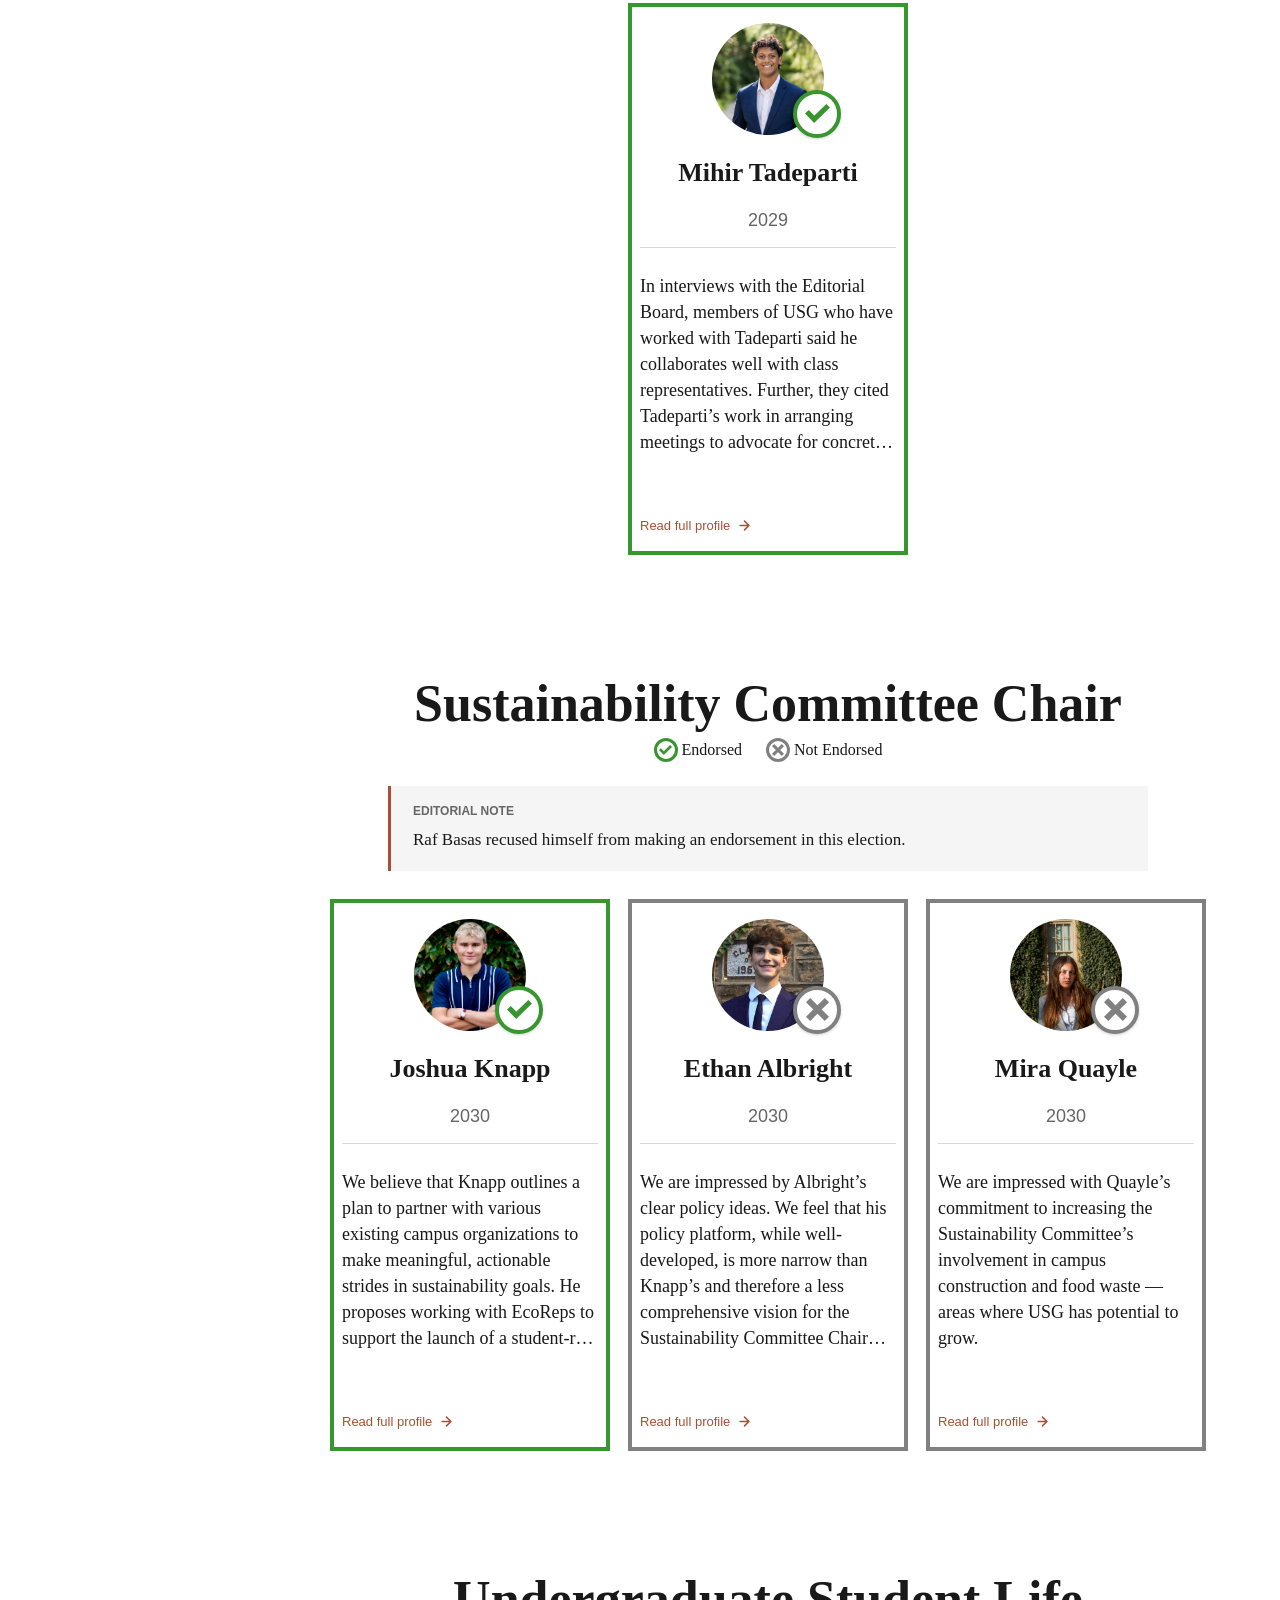
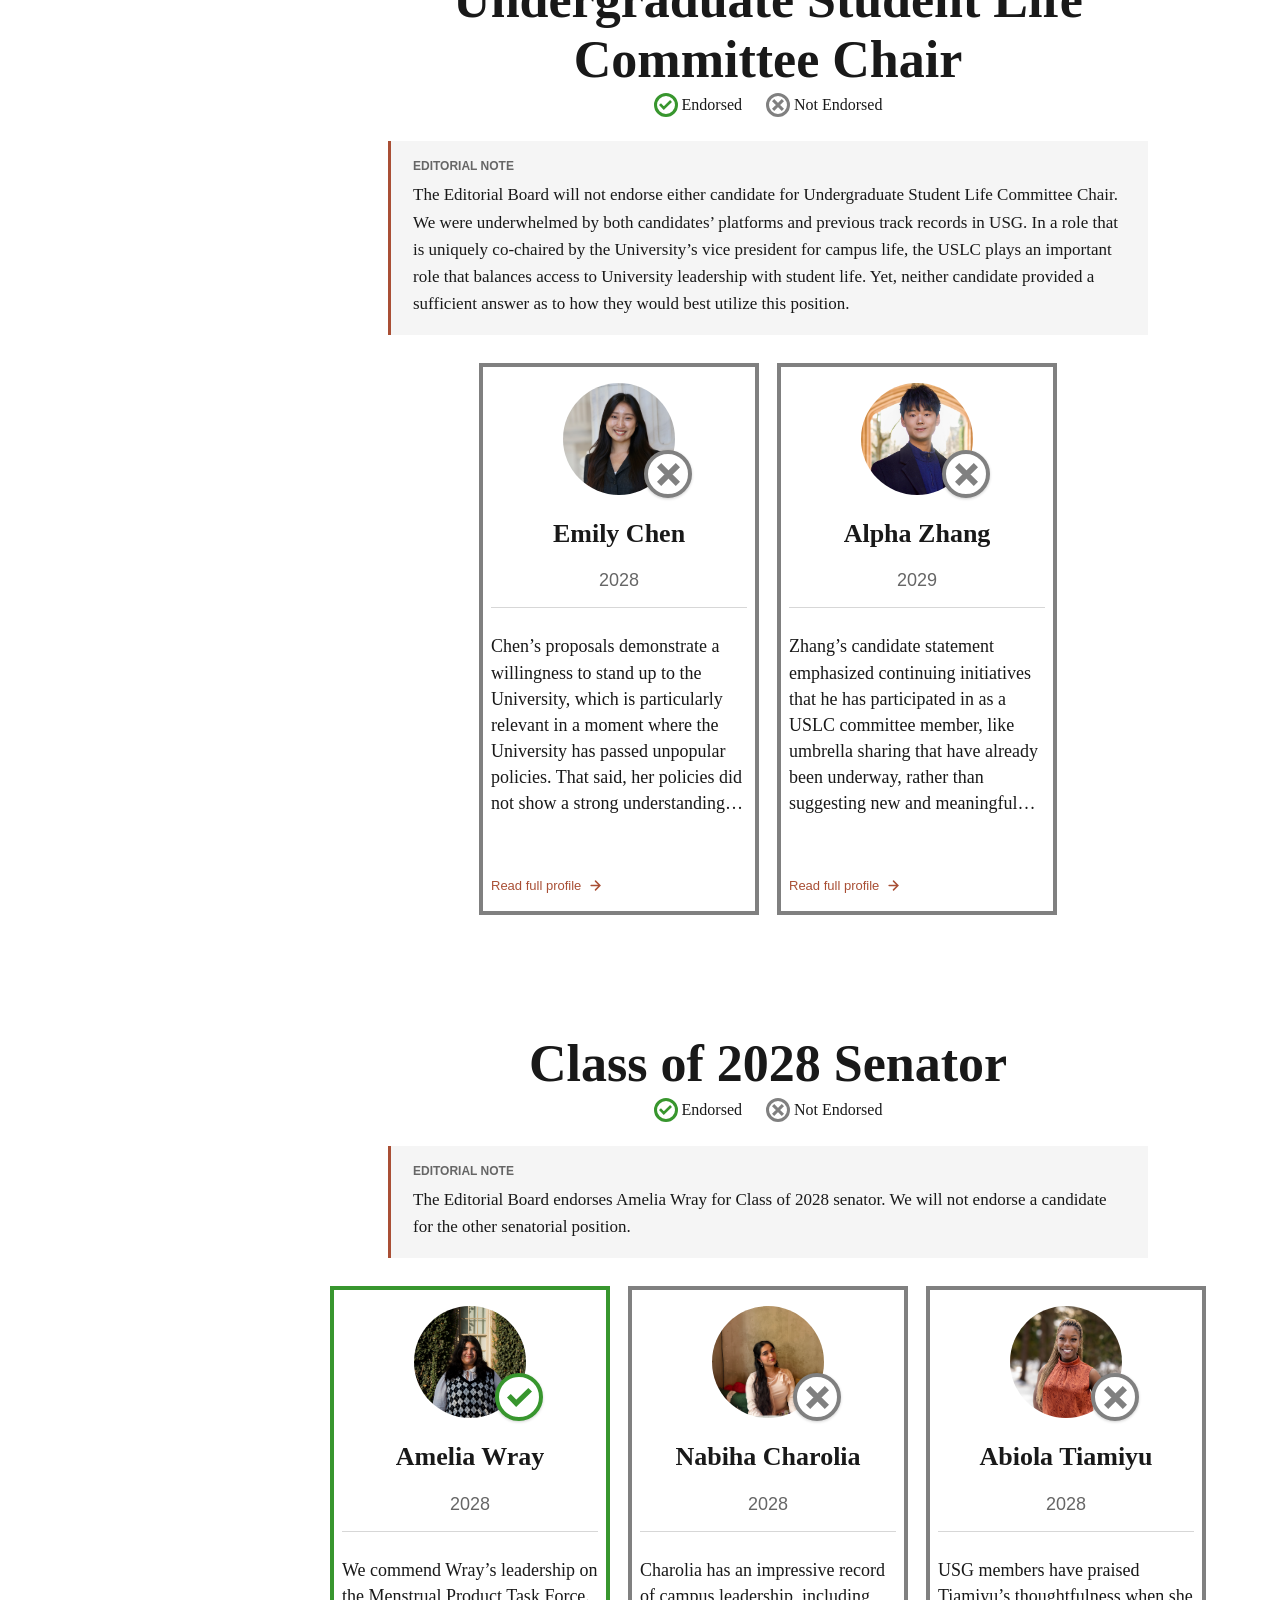
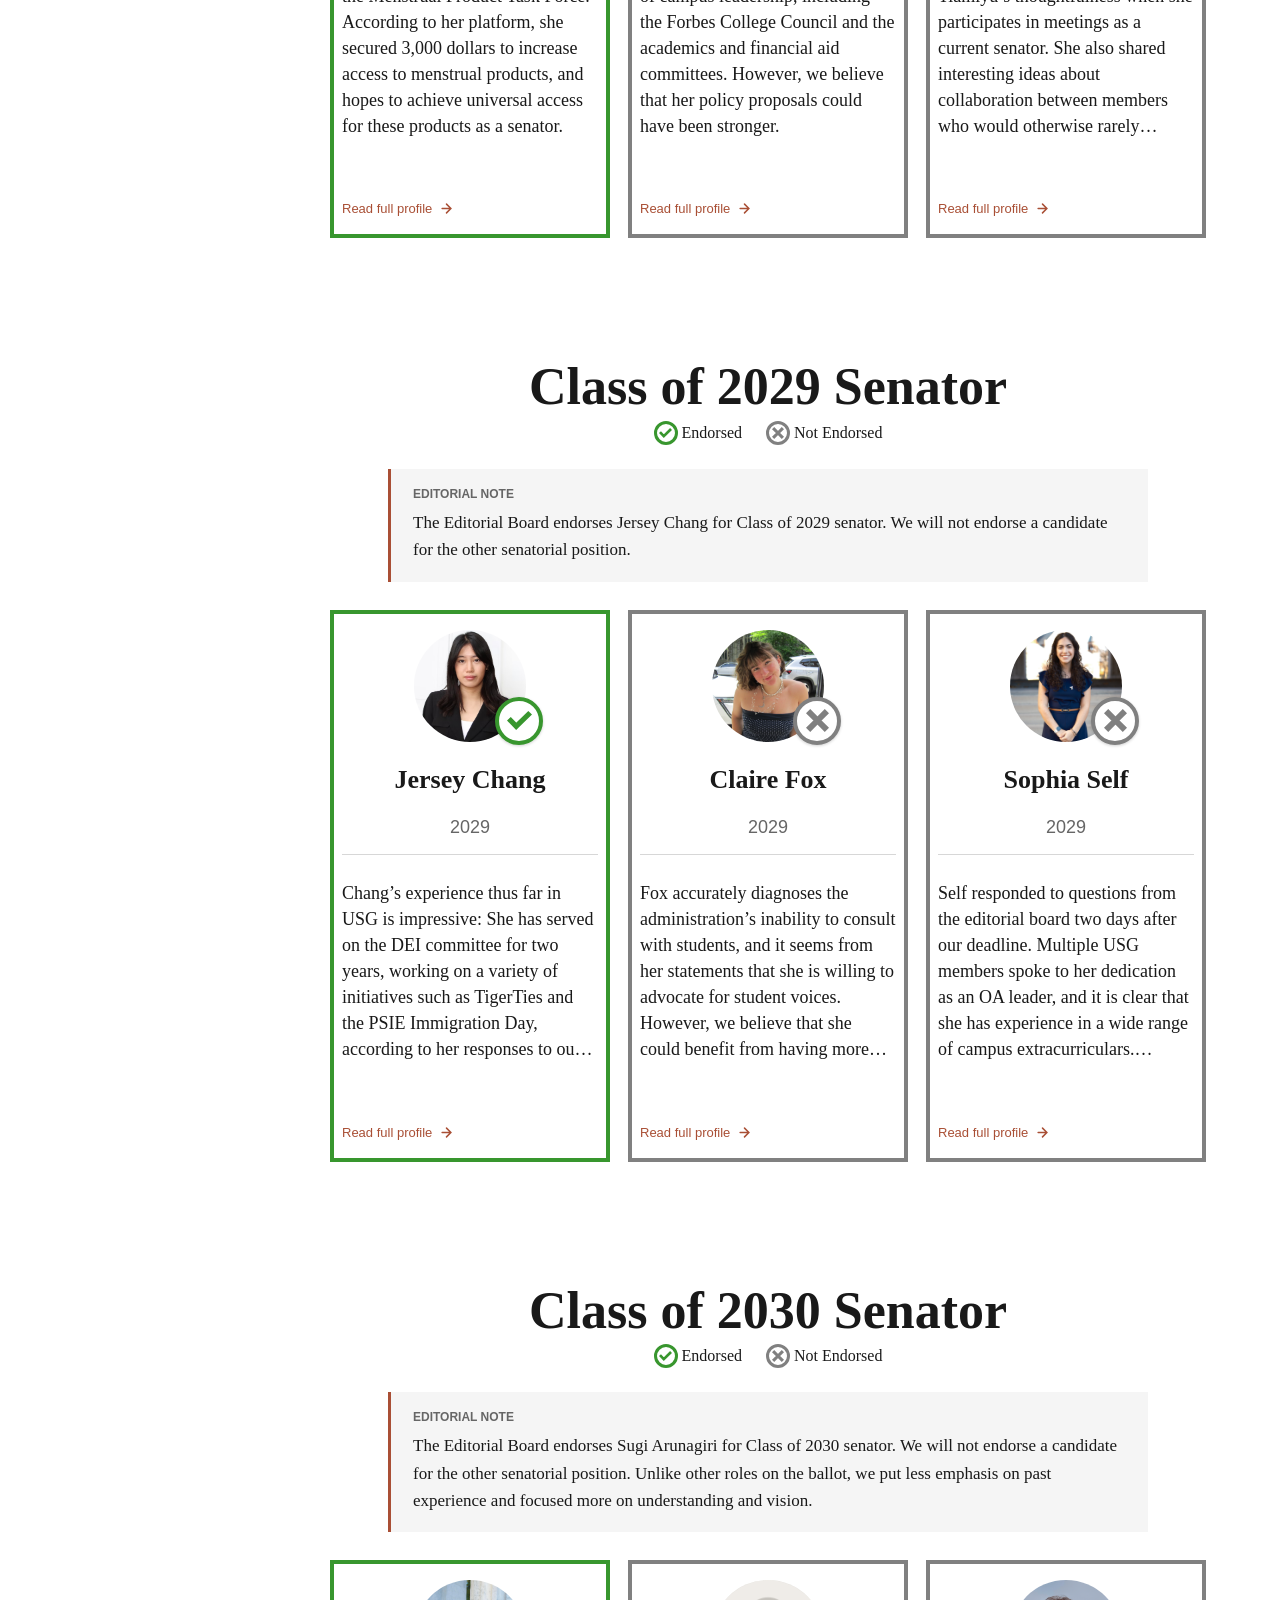
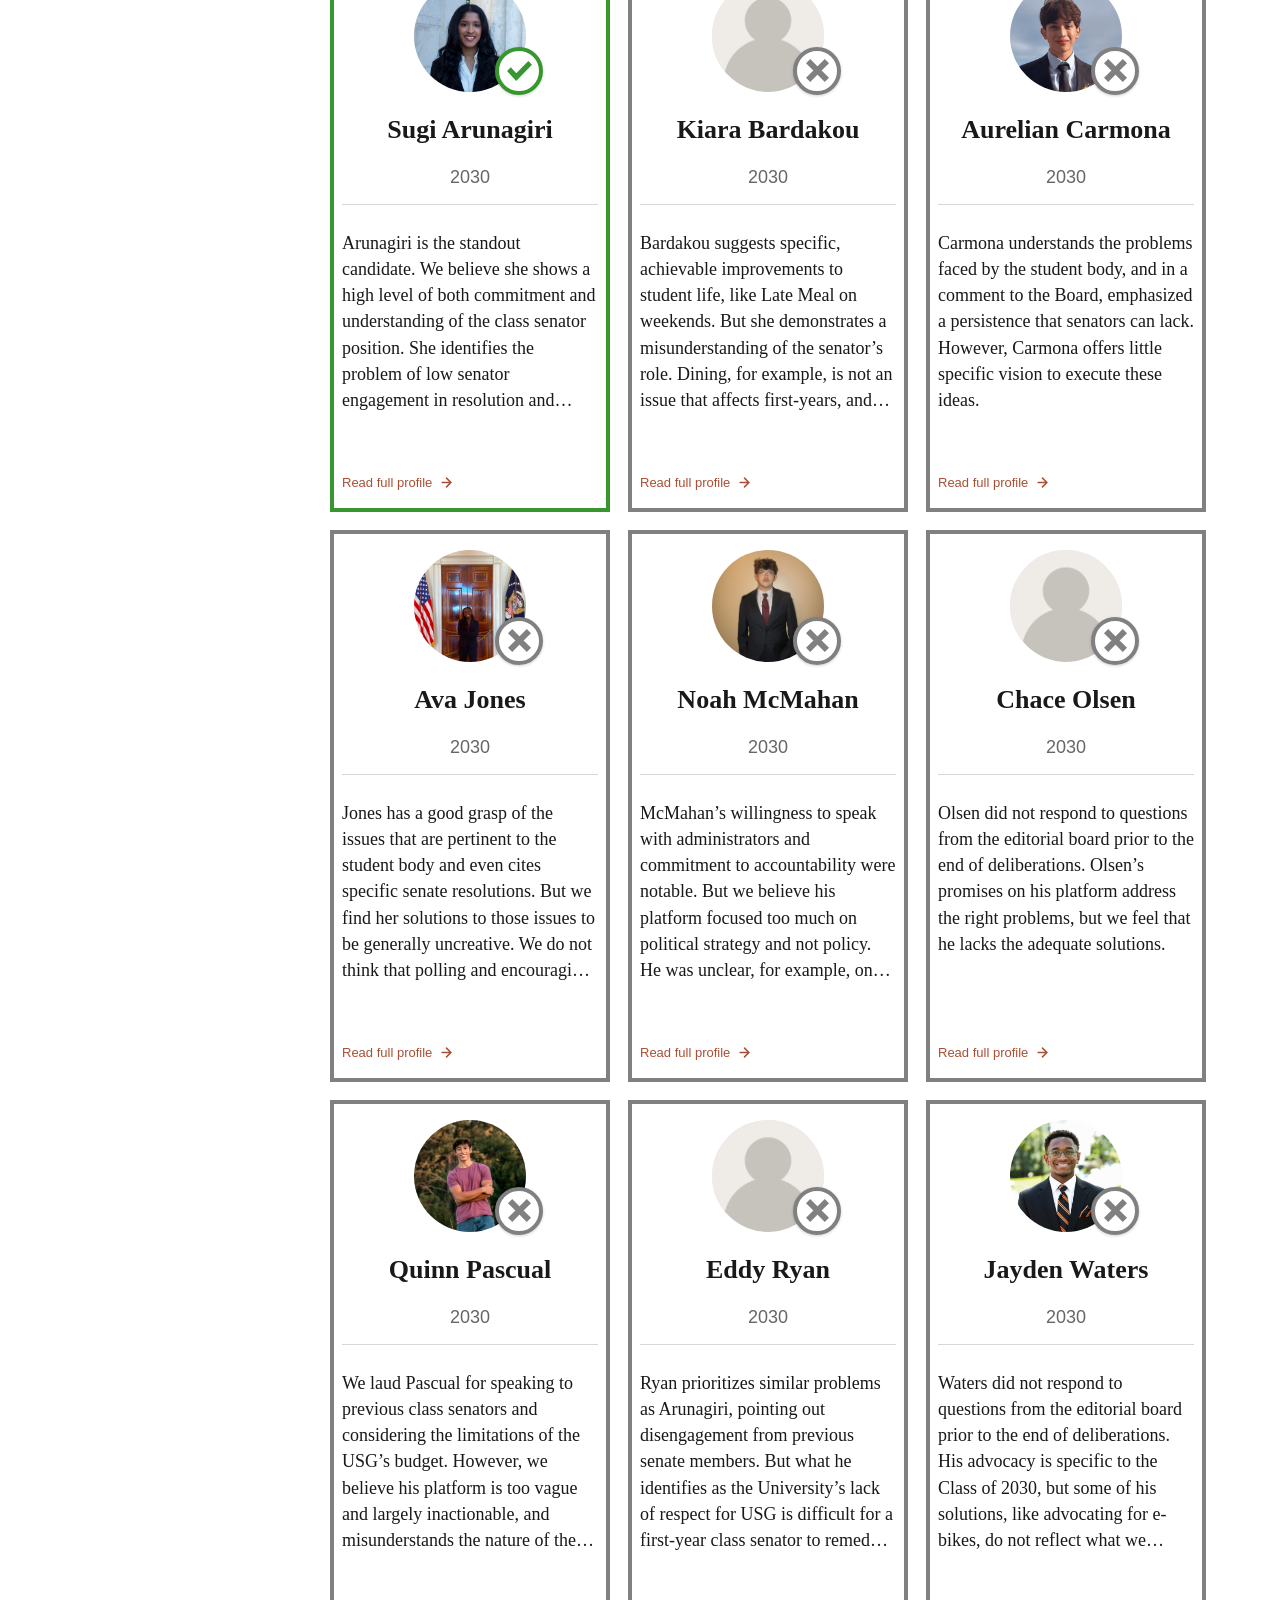
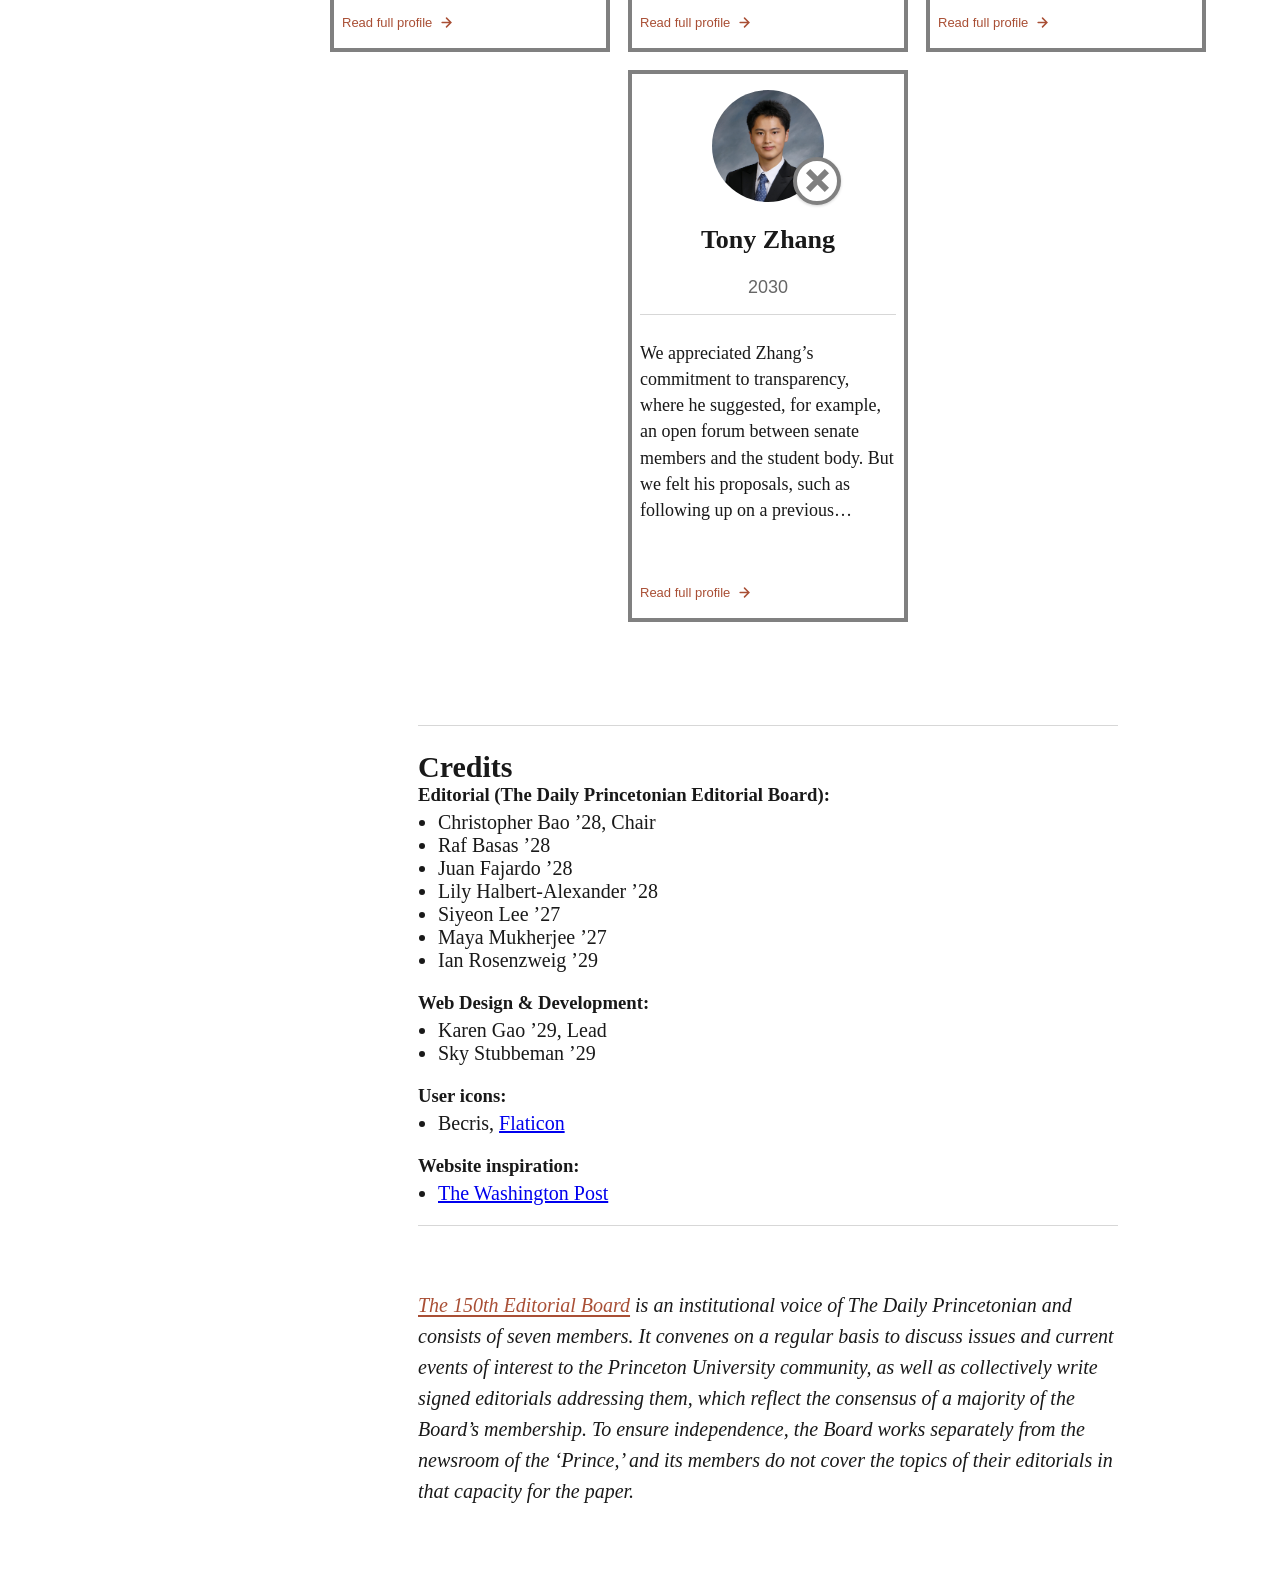
==== commit bef6f43a: "rename dropdown to Positions" ====
--- a/index.html
+++ b/index.html
@@ -34,7 +34,7 @@
       <div id="nav-links">
         <div class="nav-dropdown" id="candidates-dropdown">
           <button id="candidates-toggle" type="button" aria-expanded="false" aria-controls="candidates-menu">
-            Candidates <span class="dropdown-chevron" aria-hidden="true">▾</span>
+            Positions<span class="dropdown-chevron" aria-hidden="true">▾</span>
           </button>
           <div id="candidates-menu" hidden>
             <a href="#president">President</a>
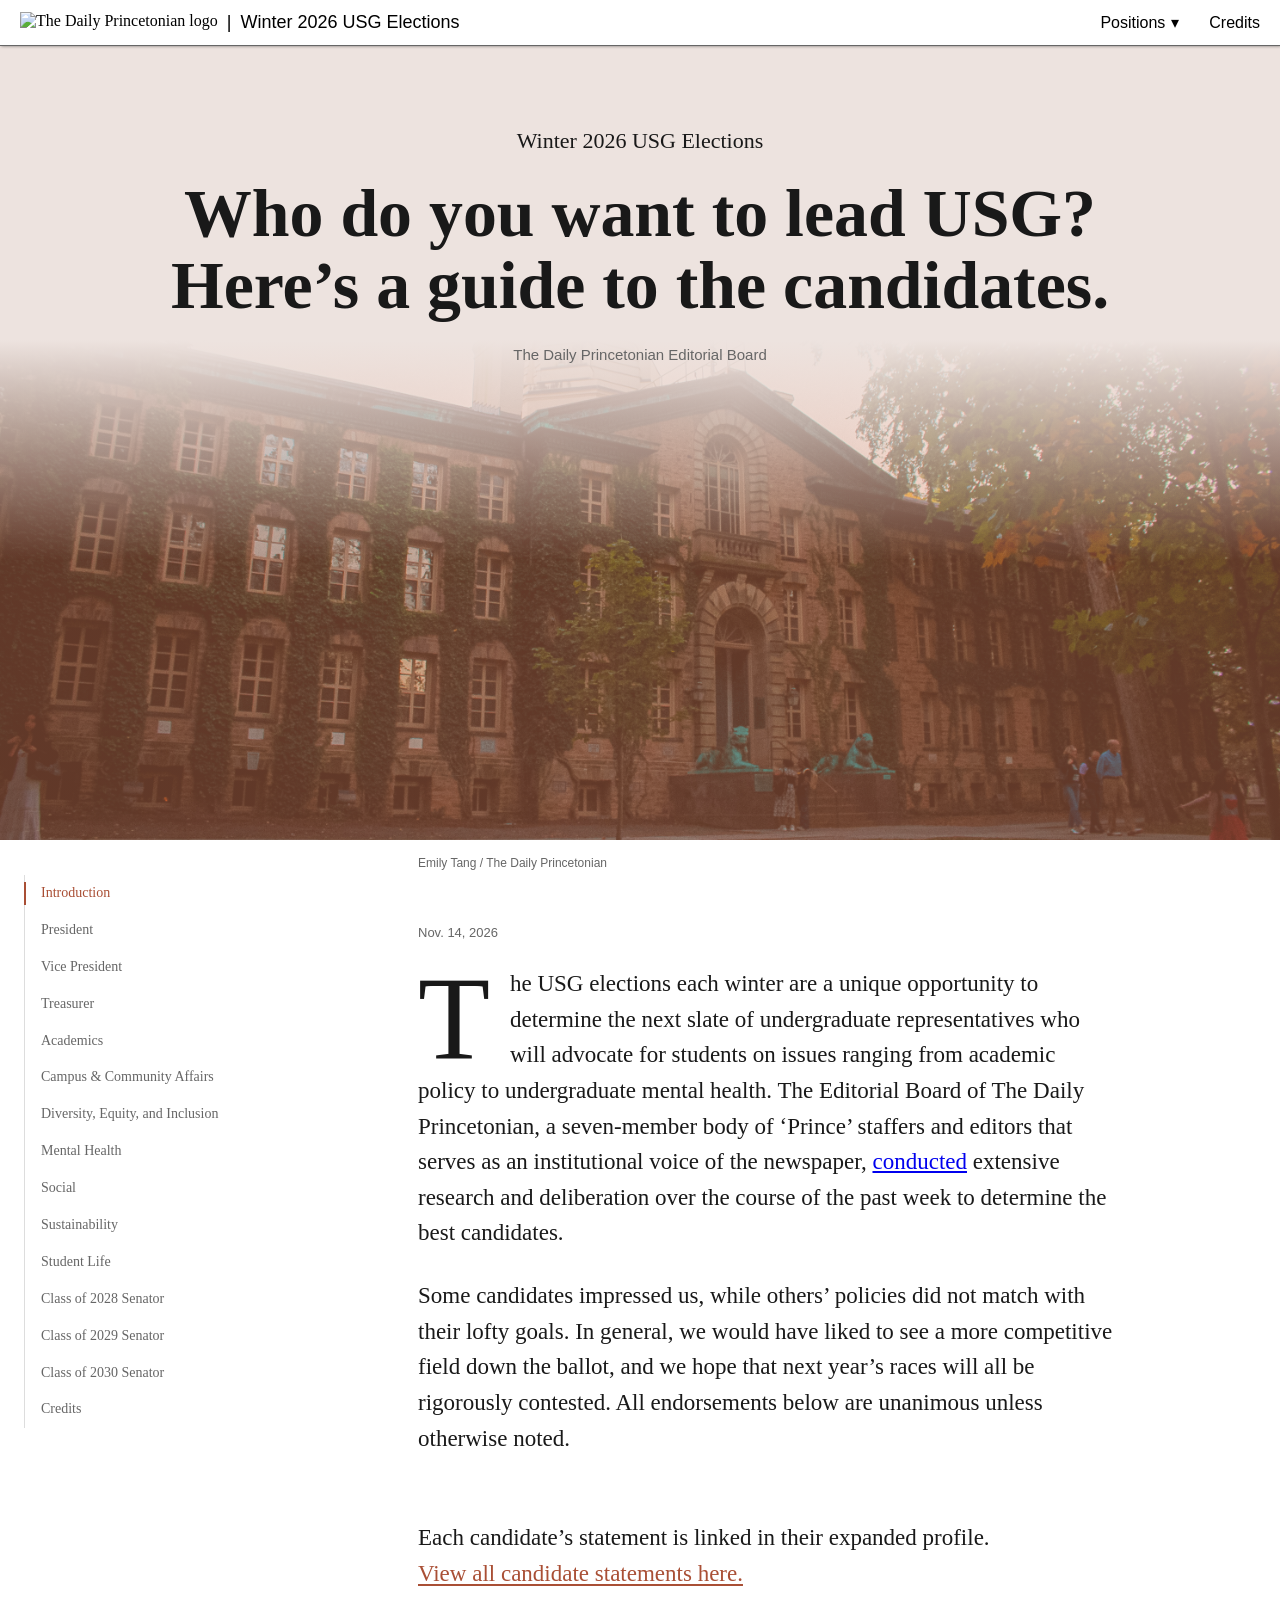
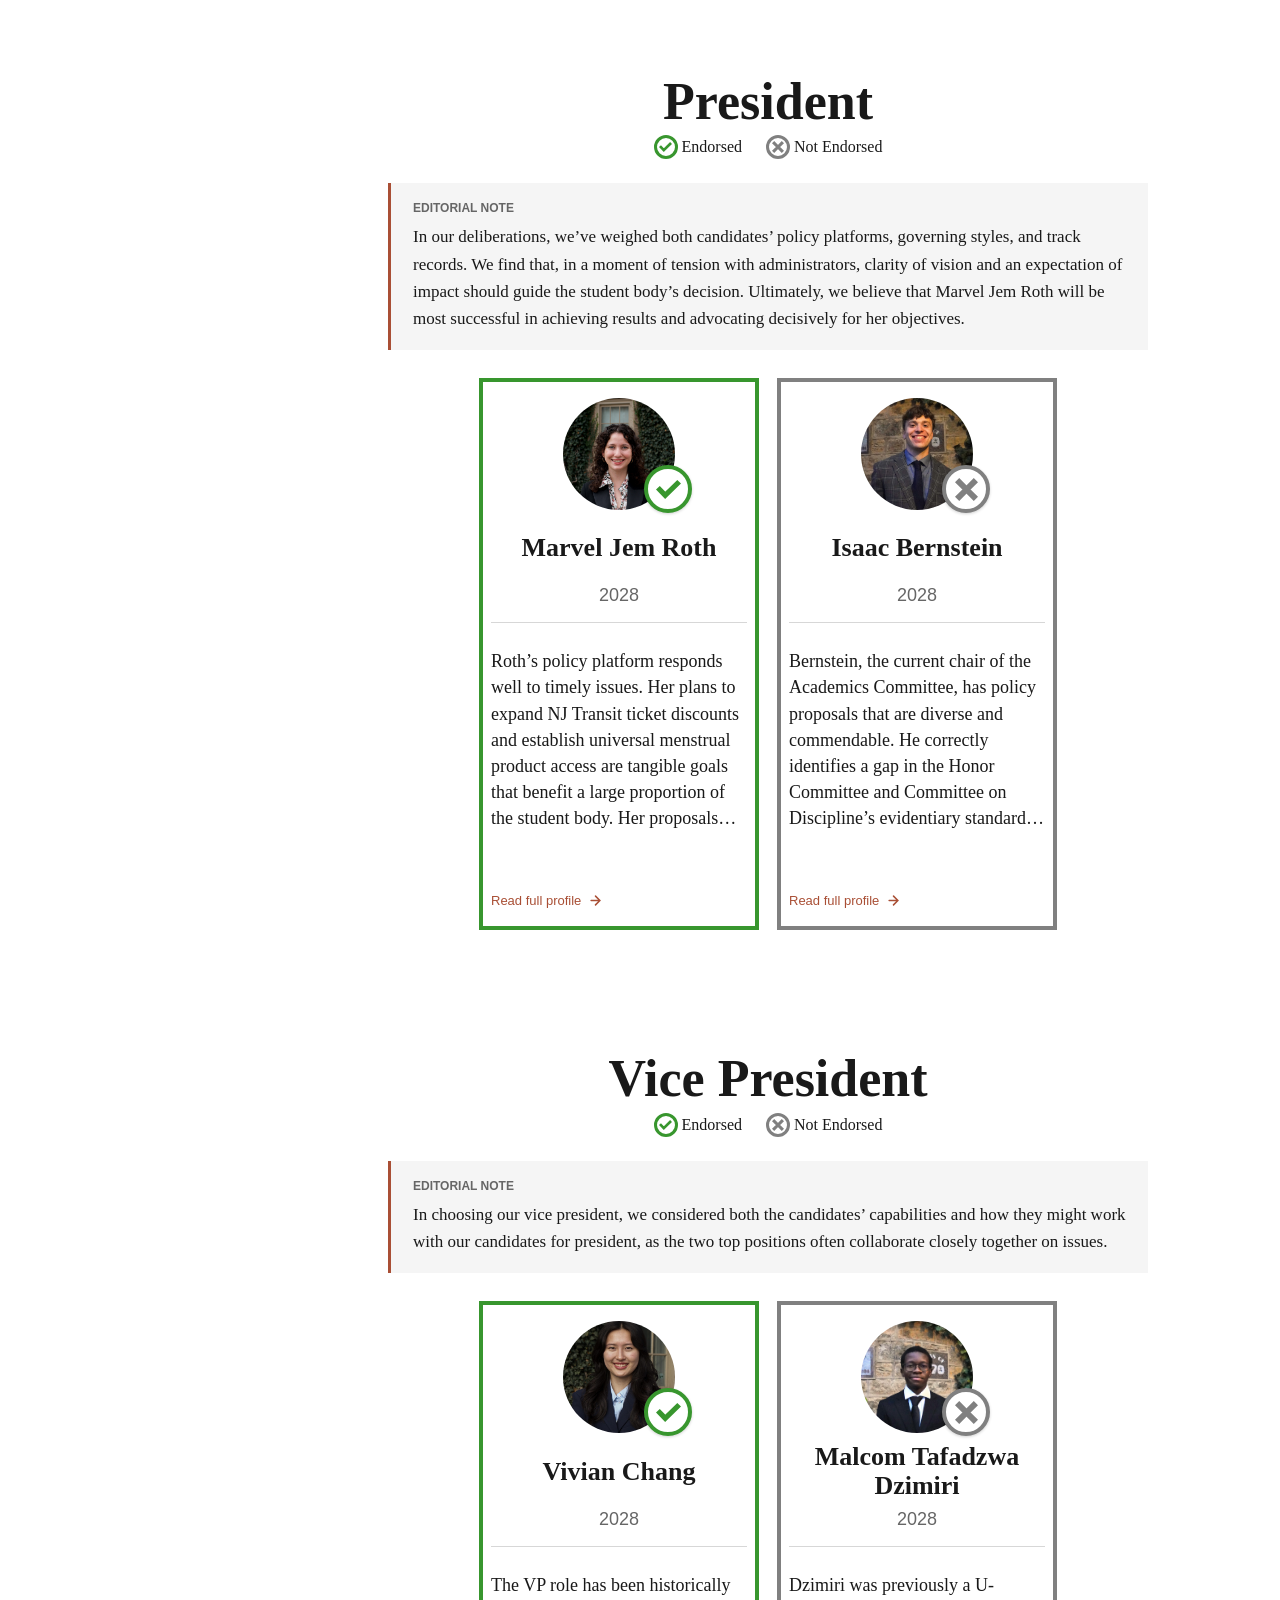
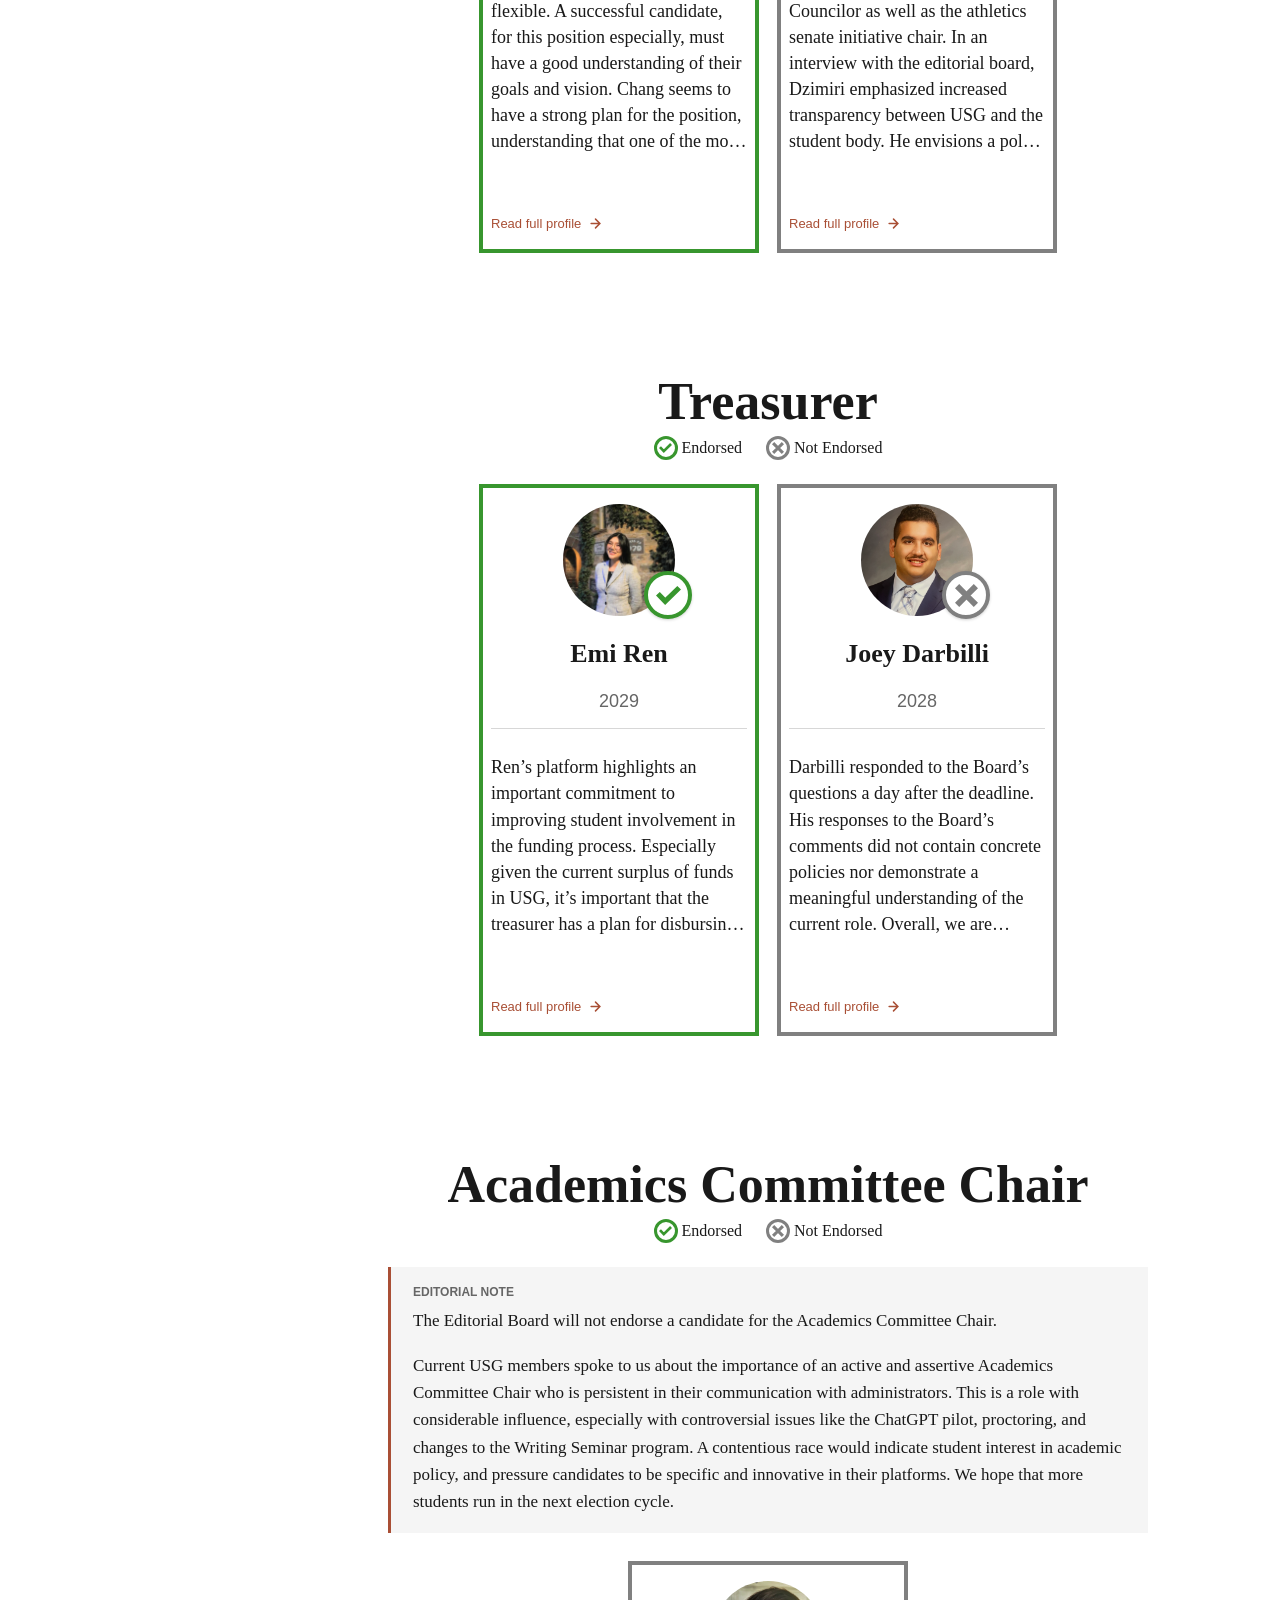
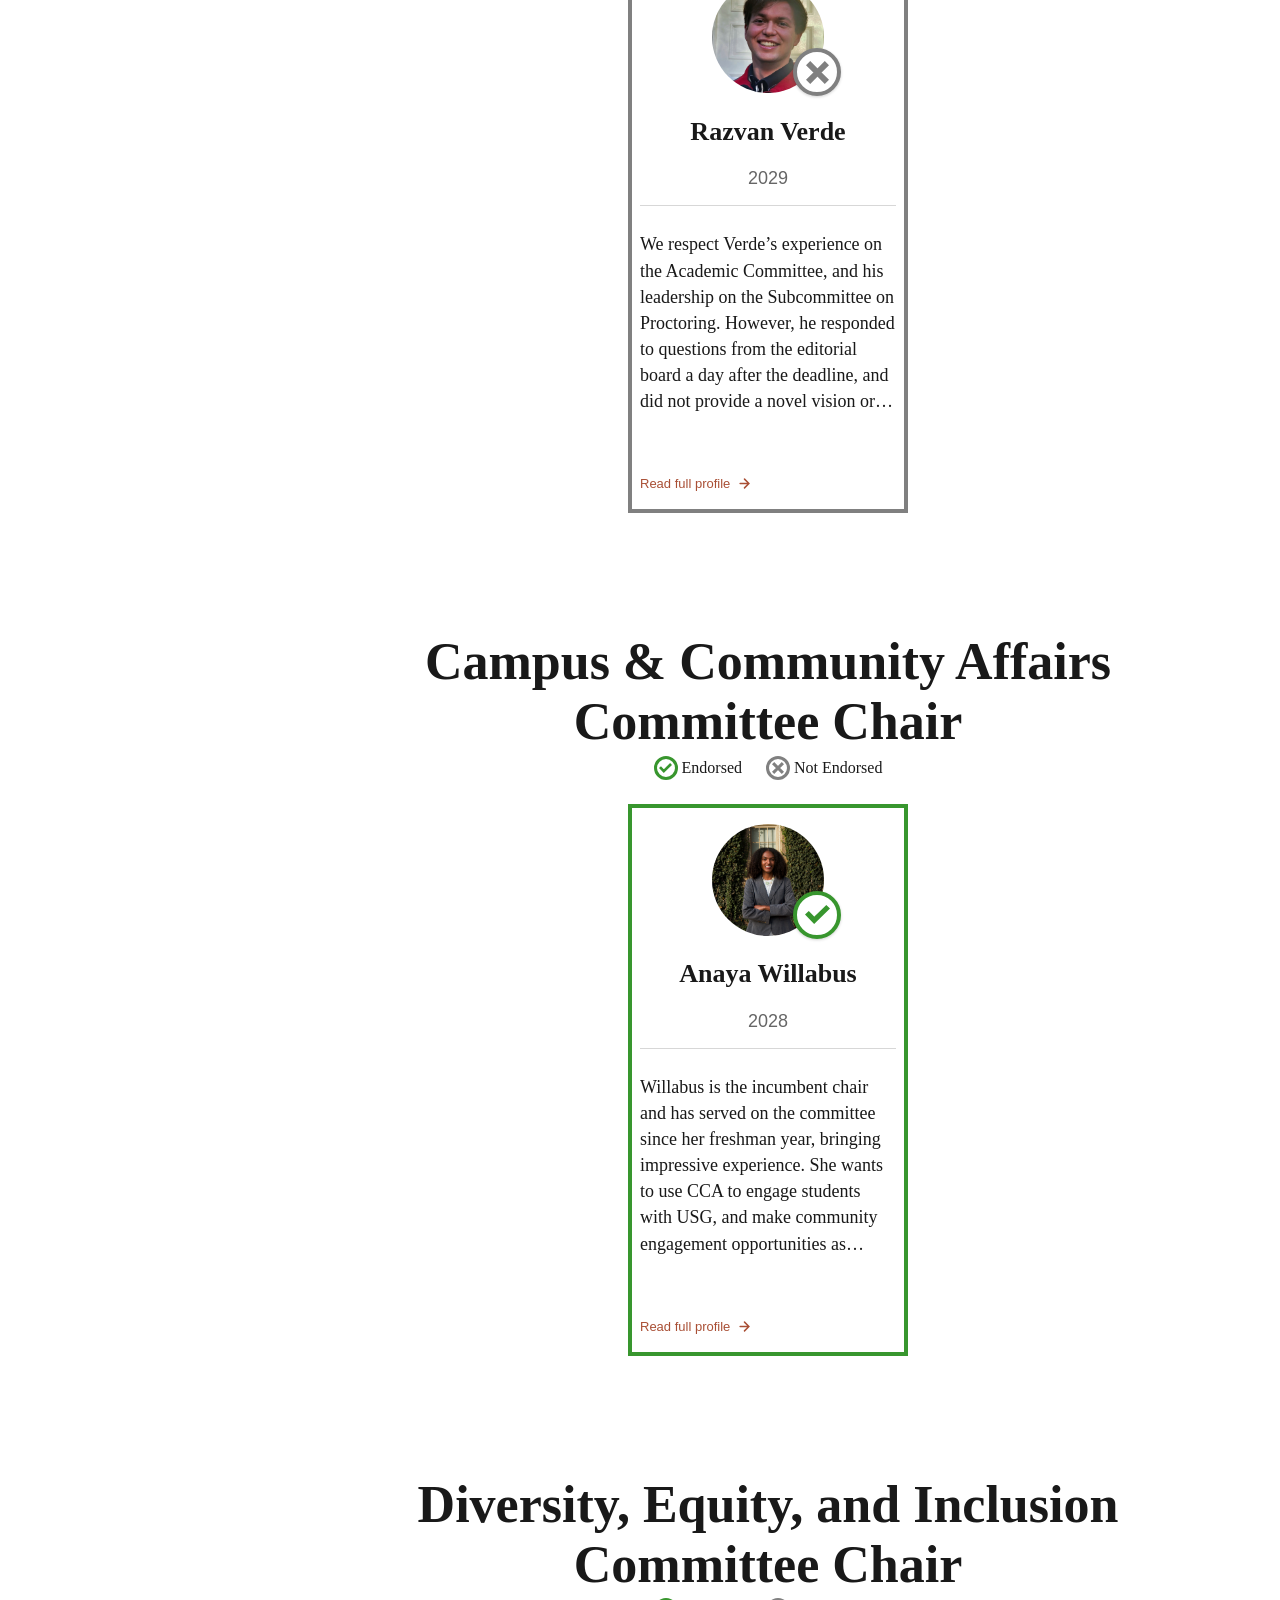
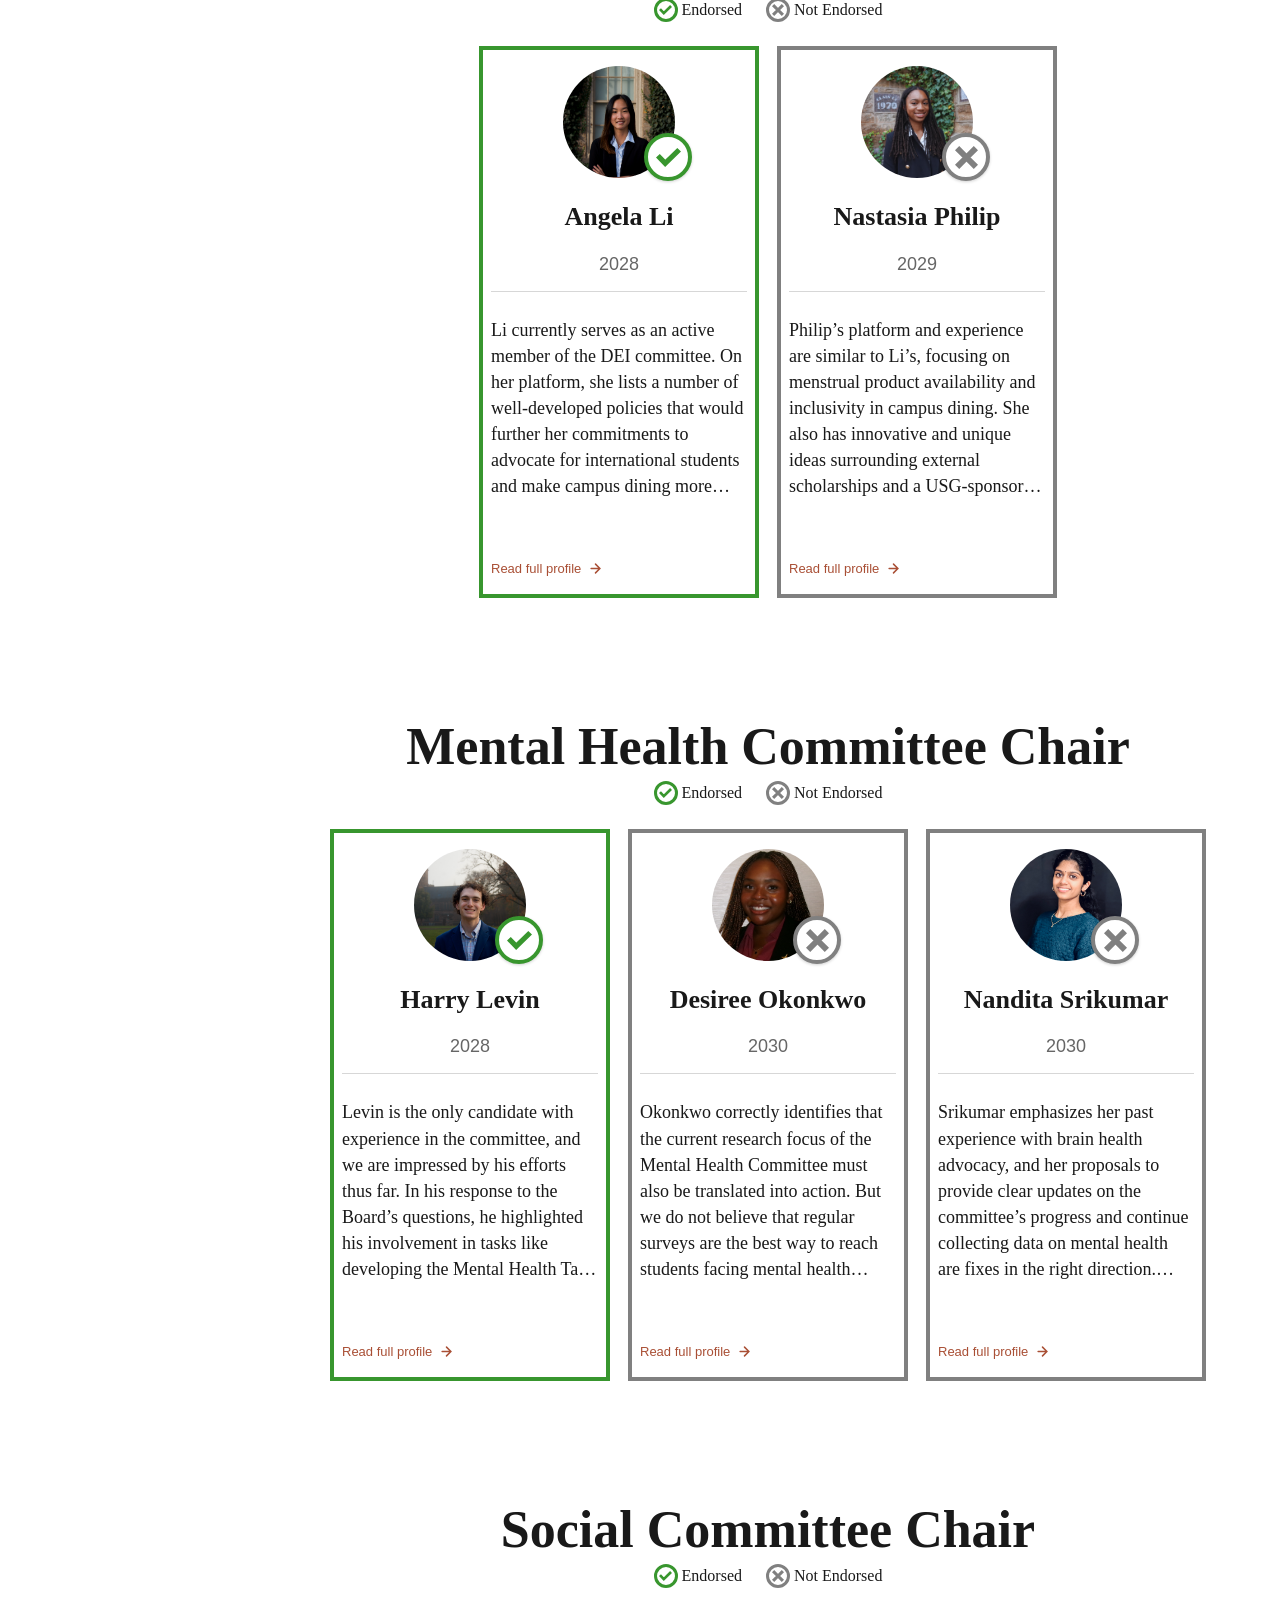
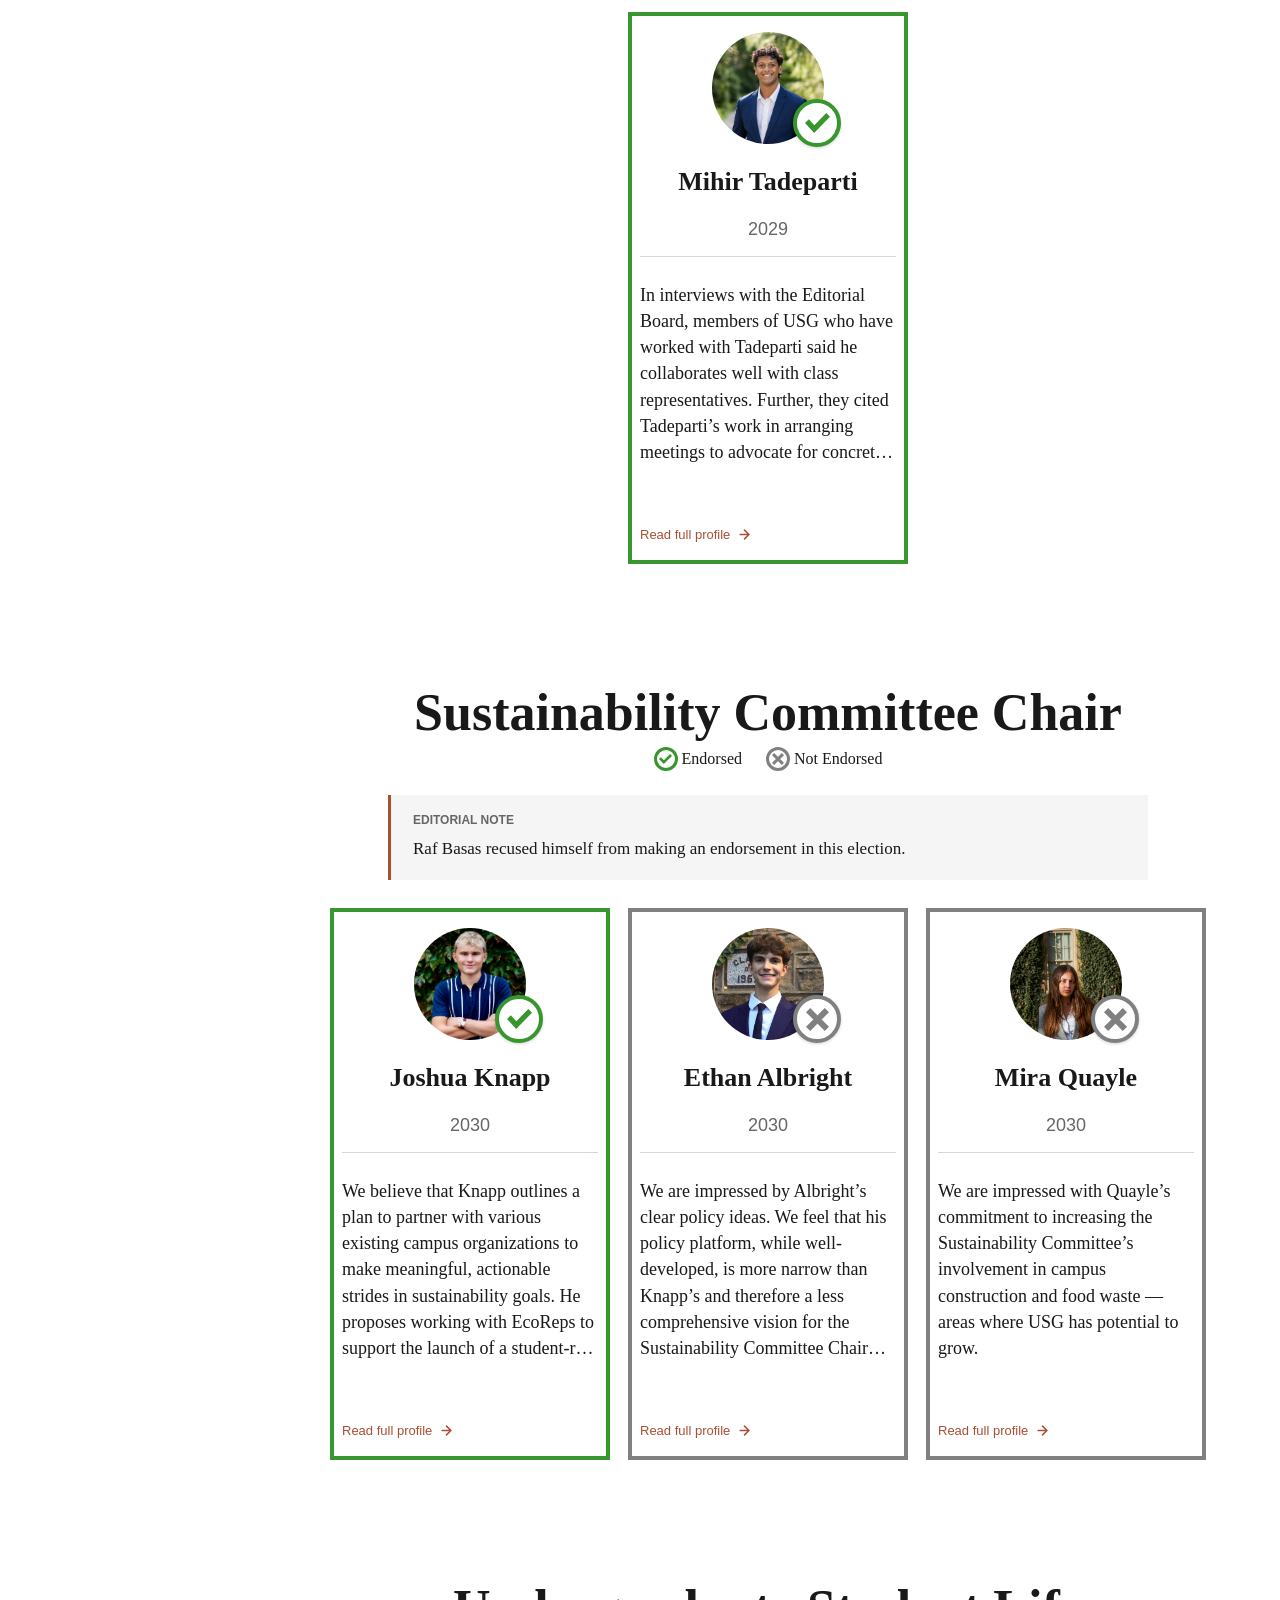
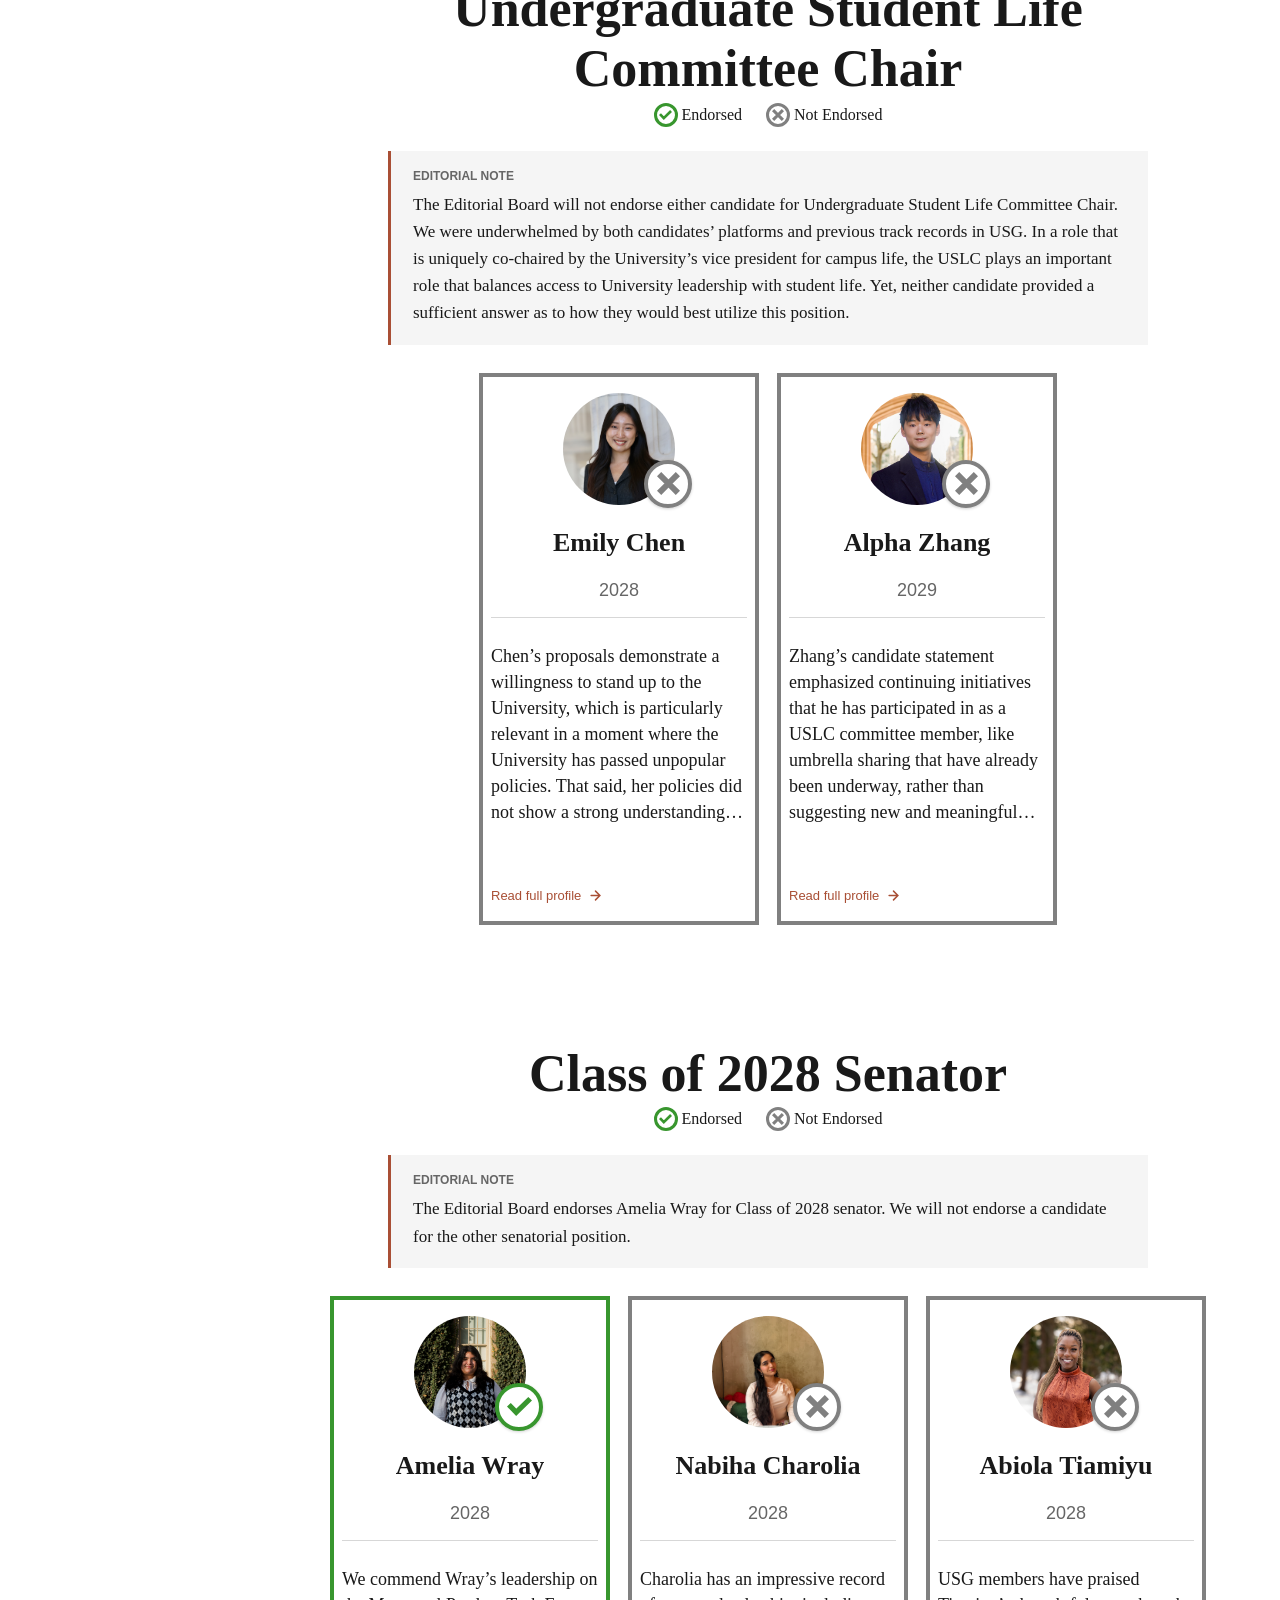
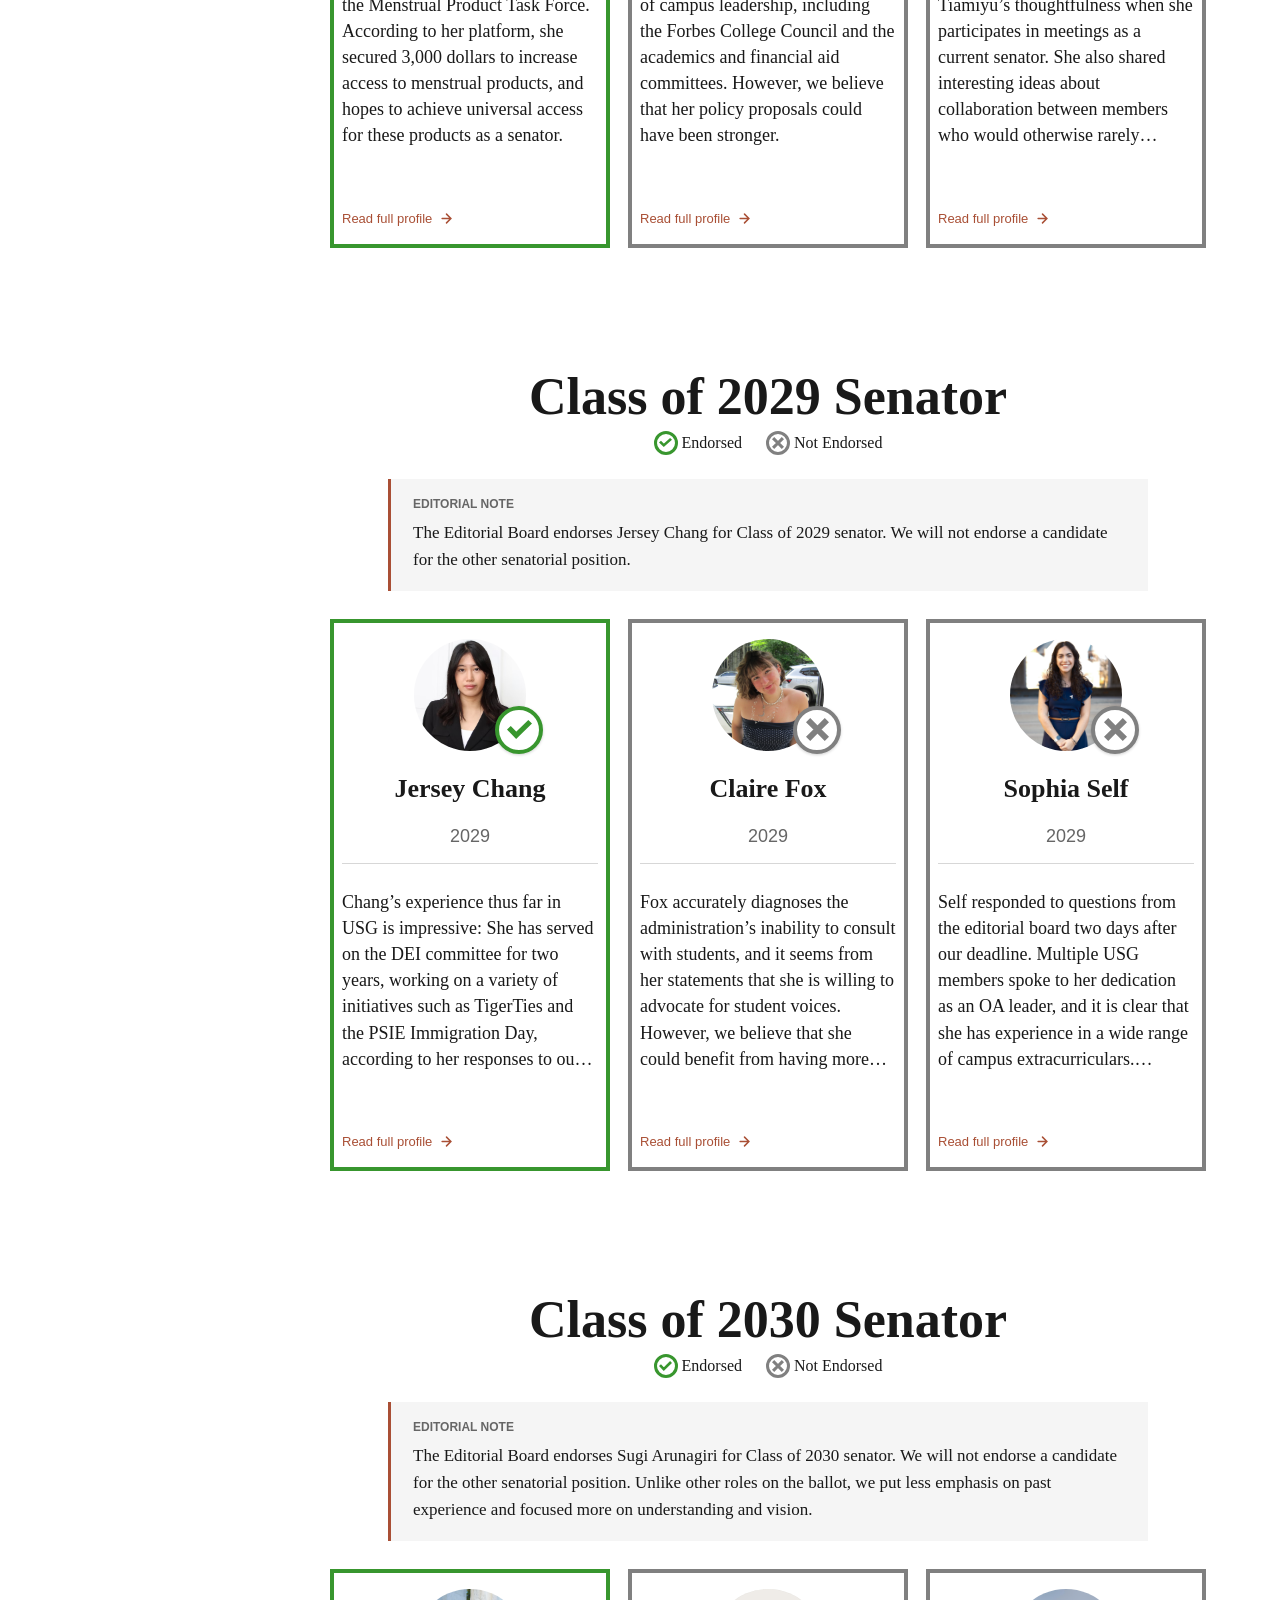
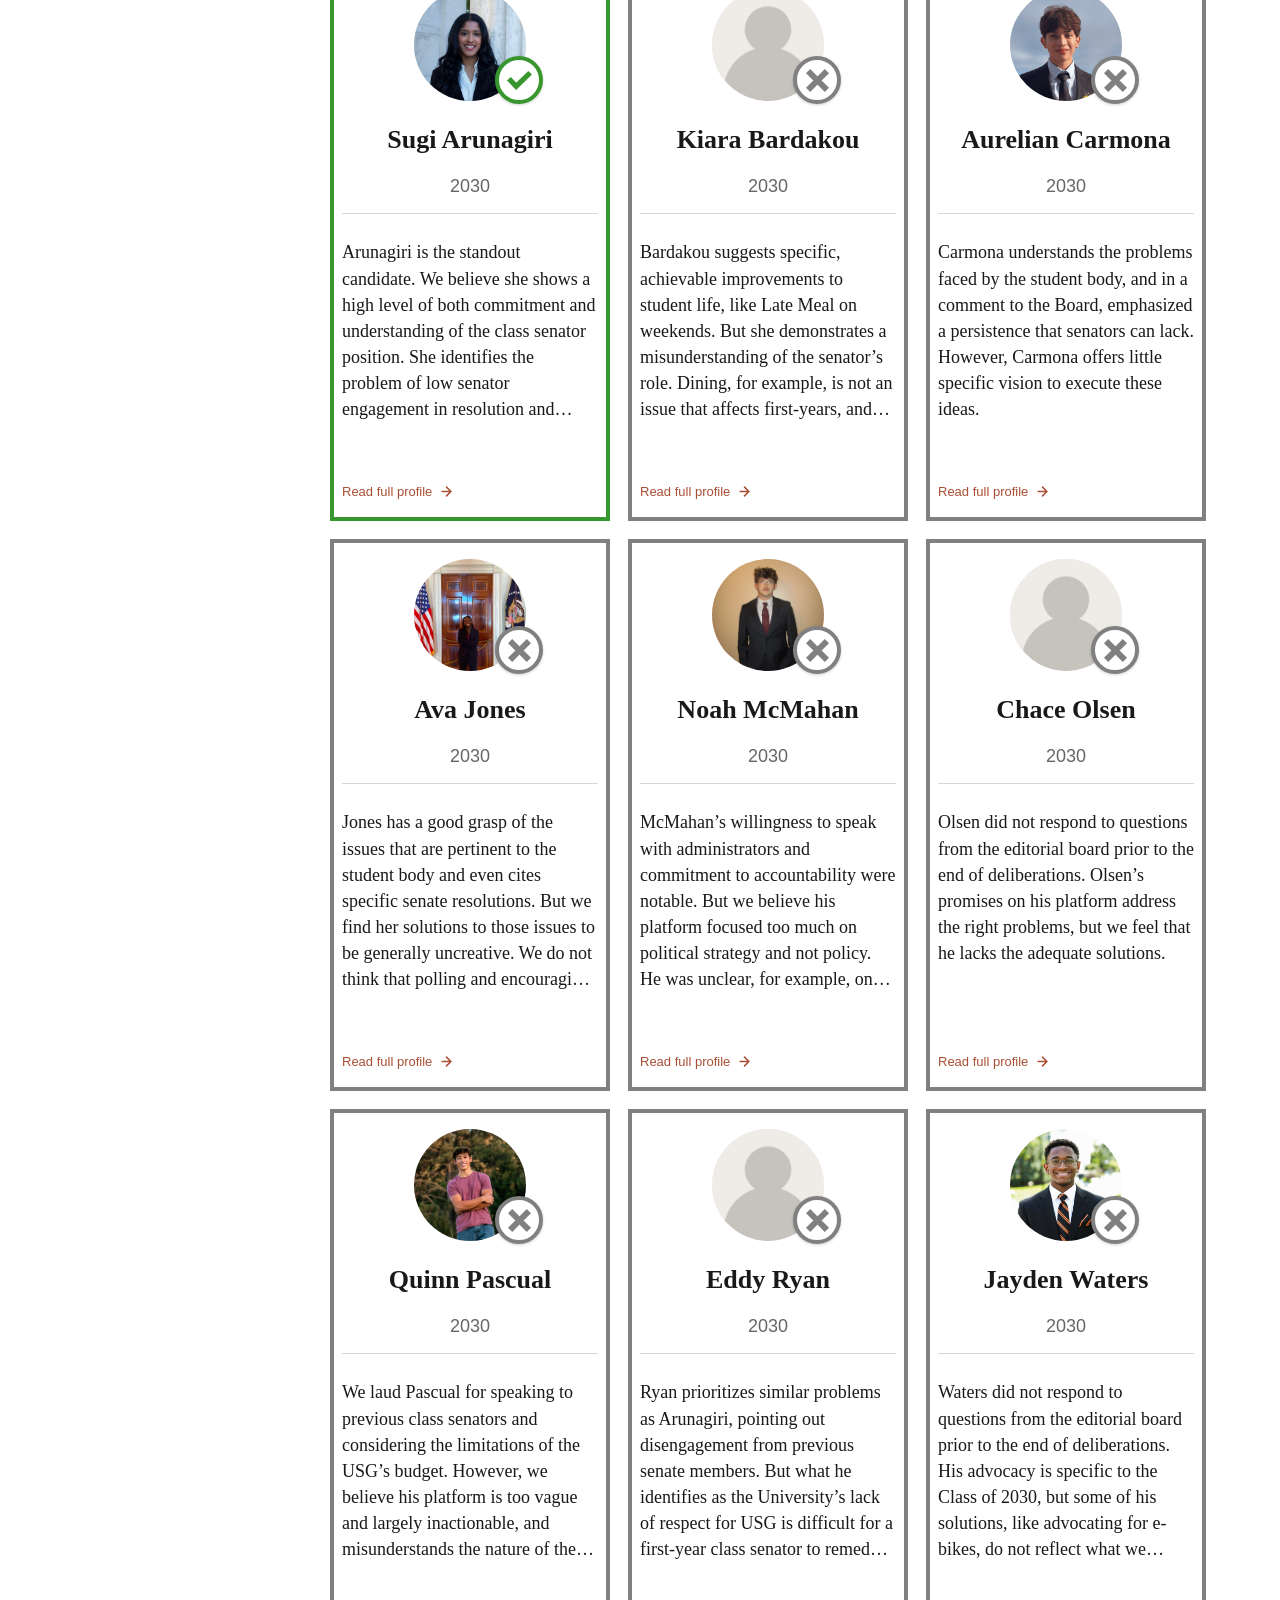
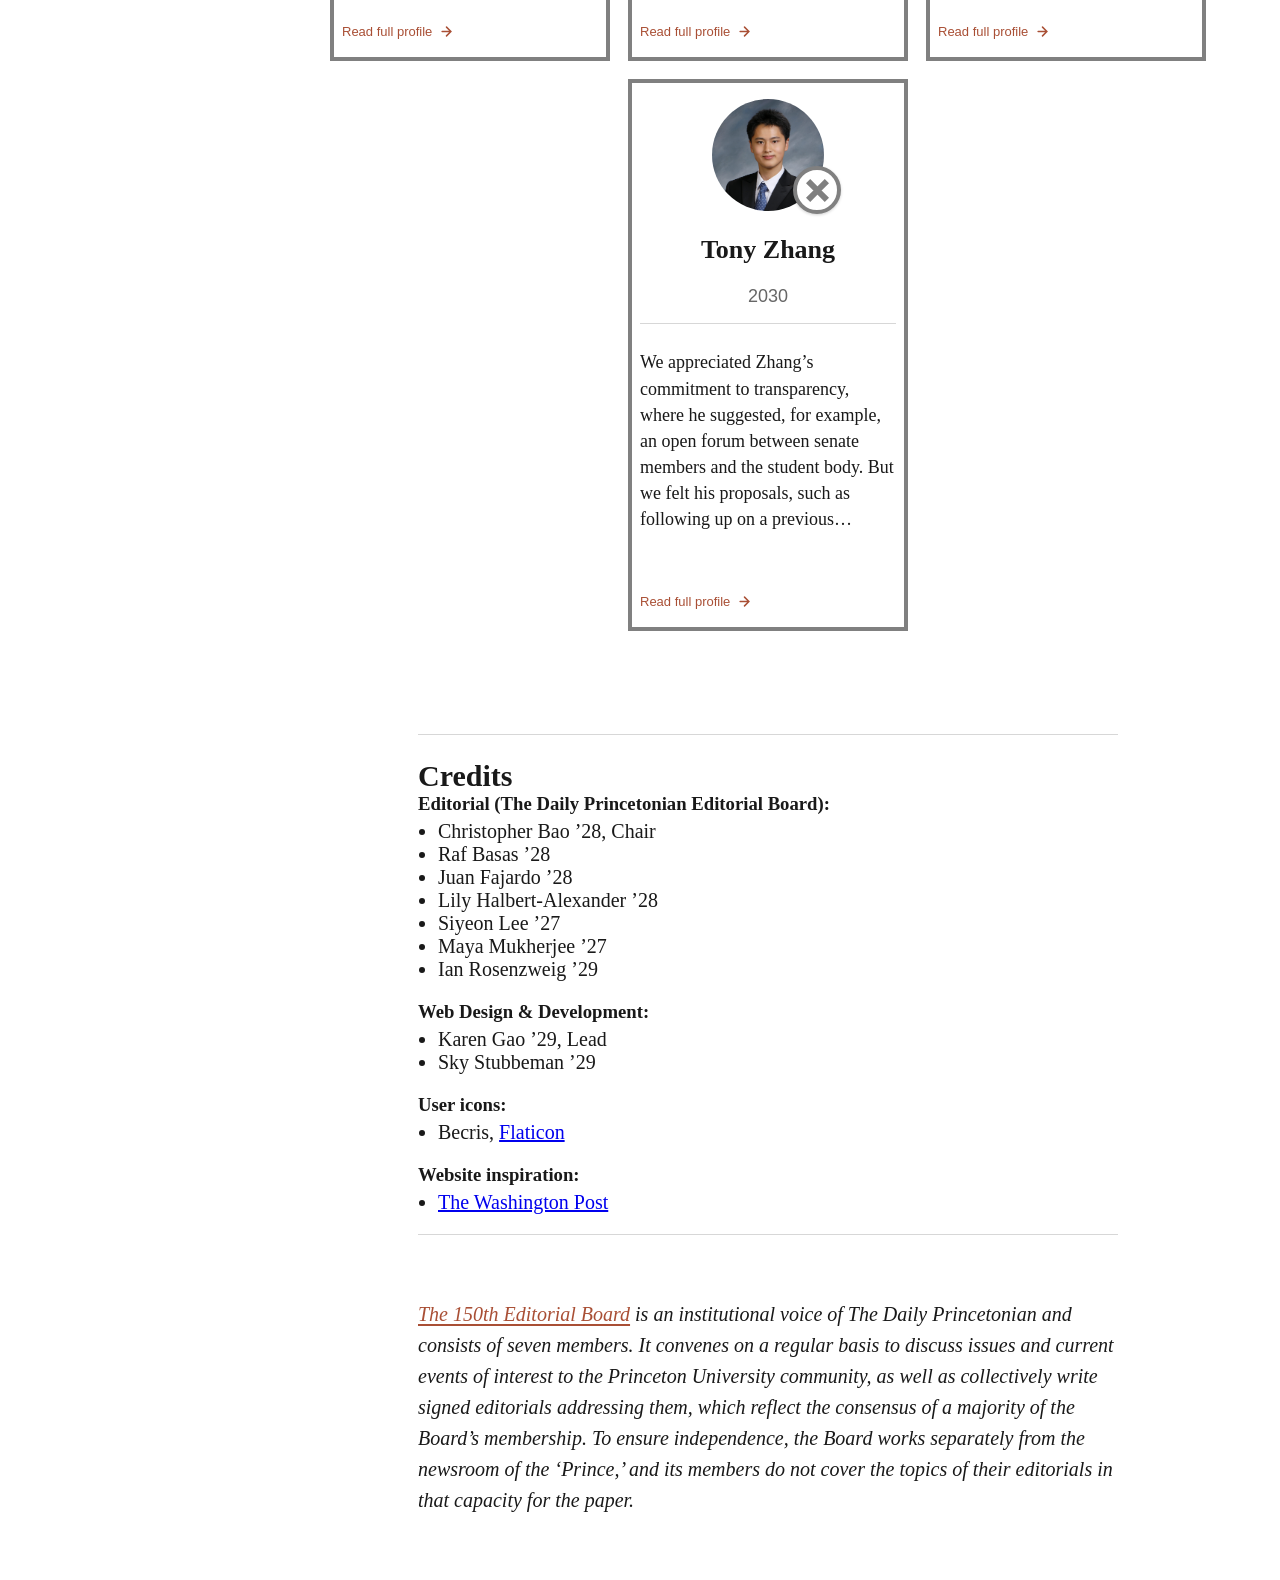
==== commit 1cf65992: "caption change, etc. edits changes" ====
--- a/index.html
+++ b/index.html
@@ -71,15 +71,14 @@
             <br />
             Here’s a guide to the candidates.
           </h1>
-          <p class="edition">November 2026</p>
+          <p class="edition">The Daily Princetonian Editorial Board</p>
         </section>
 
         <section class="editorial-intro">
-          <p class="caption">Nassau Hall/Photo courtesy of Emily Tang (The Daily Princetonian)</p>
+          <p class="caption">Emily Tang / The Daily Princetonian</p>
           <article>
             <div class="metadata">
-              <span>10 min read</span>
-              <span>By the 'Prince' ed board</span>
+              <span>Nov. 14, 2026</span>
             </div>
             <p class="opening-copy">
               <span class="drop-cap">T</span>he USG elections each winter are a unique opportunity to determine the next slate of undergraduate representatives who will advocate for students on issues ranging from academic policy to undergraduate mental health. The Editorial Board of The Daily Princetonian, a seven-member body of ‘Prince’ staffers and editors that serves as an institutional voice of the newspaper, <a href="https://www.dailyprincetonian.com/article/2026/11/princeton-opinion-ed-board-values-endorsement-usg-criteria-process-advocacy-election">conducted</a> extensive research and deliberation over the course of the past week to determine the best candidates.
@@ -90,9 +89,9 @@
           </article>
         </section>
 
-        <section class="editorial-note">
-          <p>Each candidate's statement is linked in their expanded profile.</p>
-          <p><a href="https://airtable.com/apppyBqlIzNp9whOb/shrjBEc2llgLhXwPm/tblCakoBGuKbkSjEA/viwPsTqAfTlJMzBtT">View all candidate statements</a></p>
+        <section class="editorial-note candidate-statements-note">
+          <p>Each candidate’s statement is linked in their expanded profile.</p>
+          <p><a href="https://airtable.com/apppyBqlIzNp9whOb/shrjBEc2llgLhXwPm/tblCakoBGuKbkSjEA/viwPsTqAfTlJMzBtT">View all candidate statements here.</a></p>
         </section>
 
         <section class="candidate-comparison" id="president" aria-labelledby="president-heading">
--- a/styles.css
+++ b/styles.css
@@ -166,6 +166,10 @@
 .caption {
   font-size: 12px;
   overflow-wrap: anywhere;
+}
+
+.editorial-note.candidate-statements-note {
+  font-size: 23px;
 }
 
 .editorial-intro article {
@@ -657,7 +661,8 @@
     inset-block-start: 260px;
   }
 
-  .editorial-intro article {
+  .editorial-intro article,
+  .editorial-note.candidate-statements-note {
     font-size: 20px;
   }
 
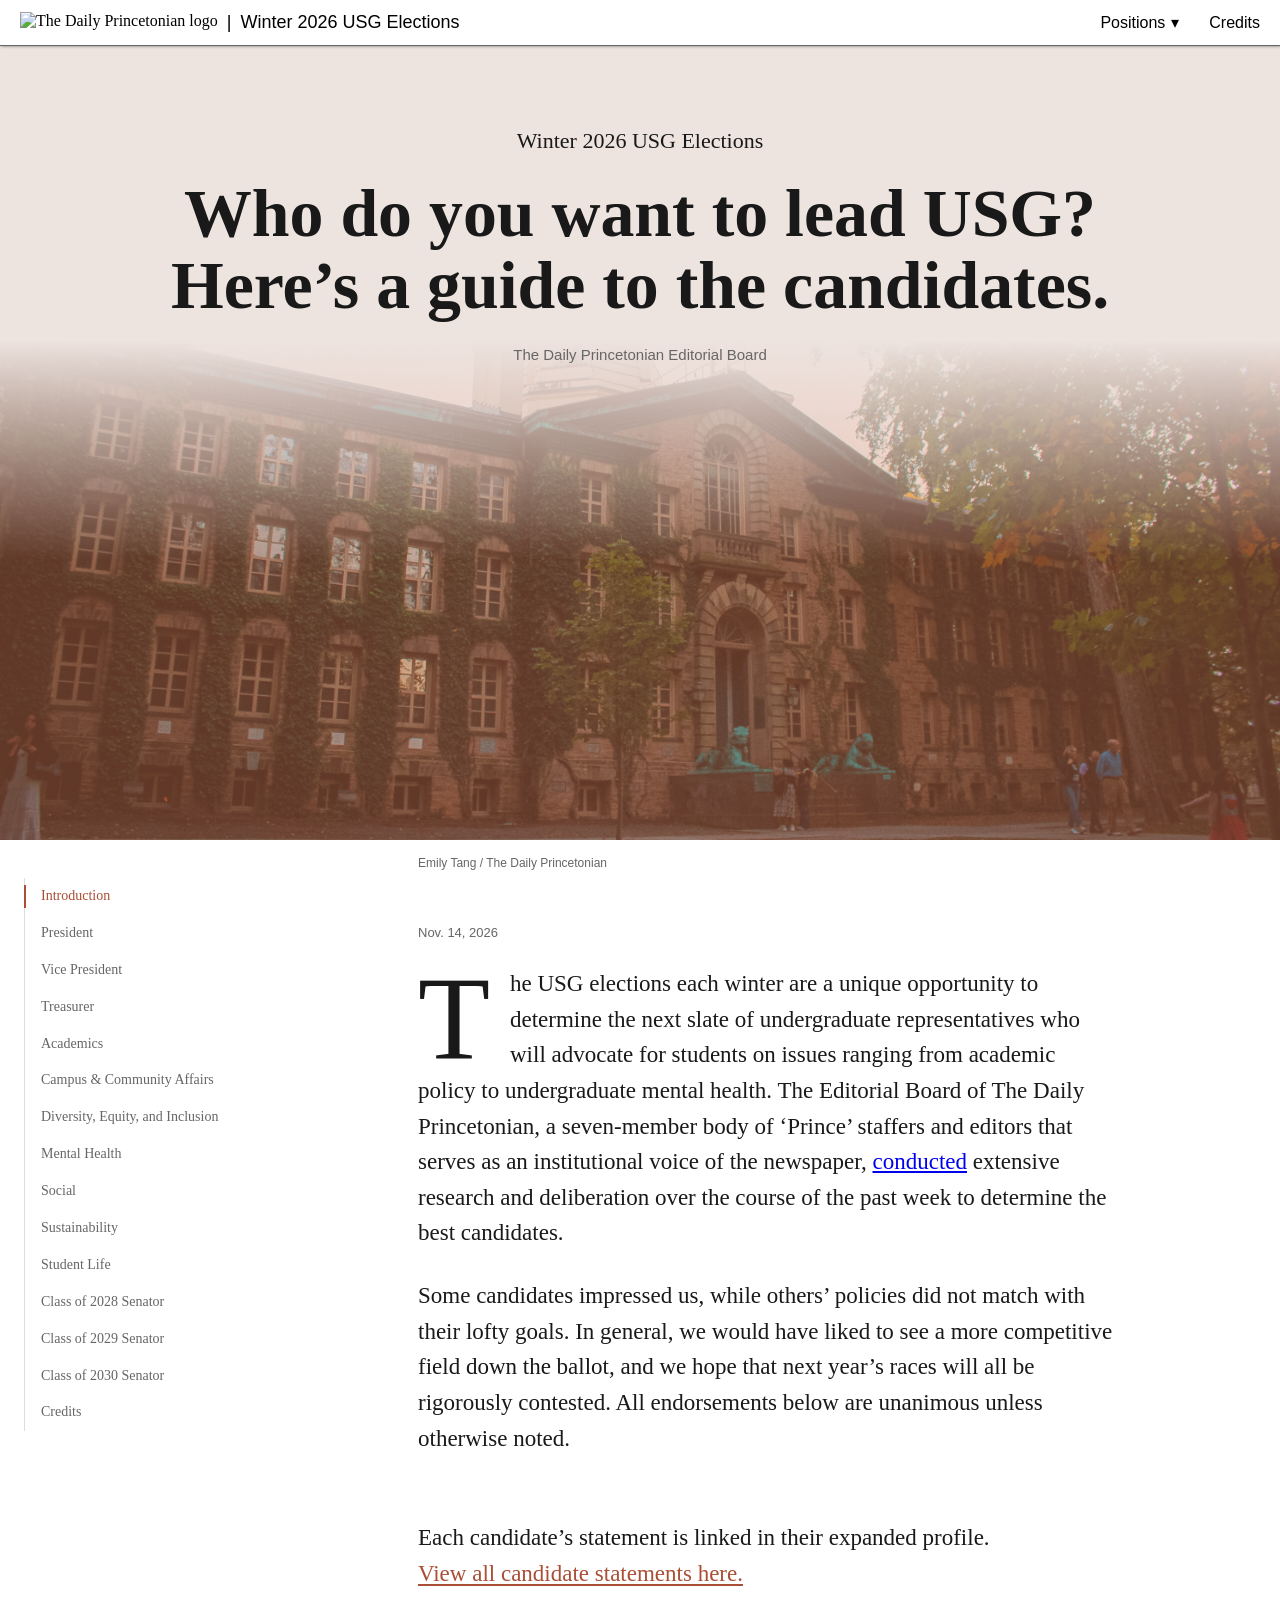
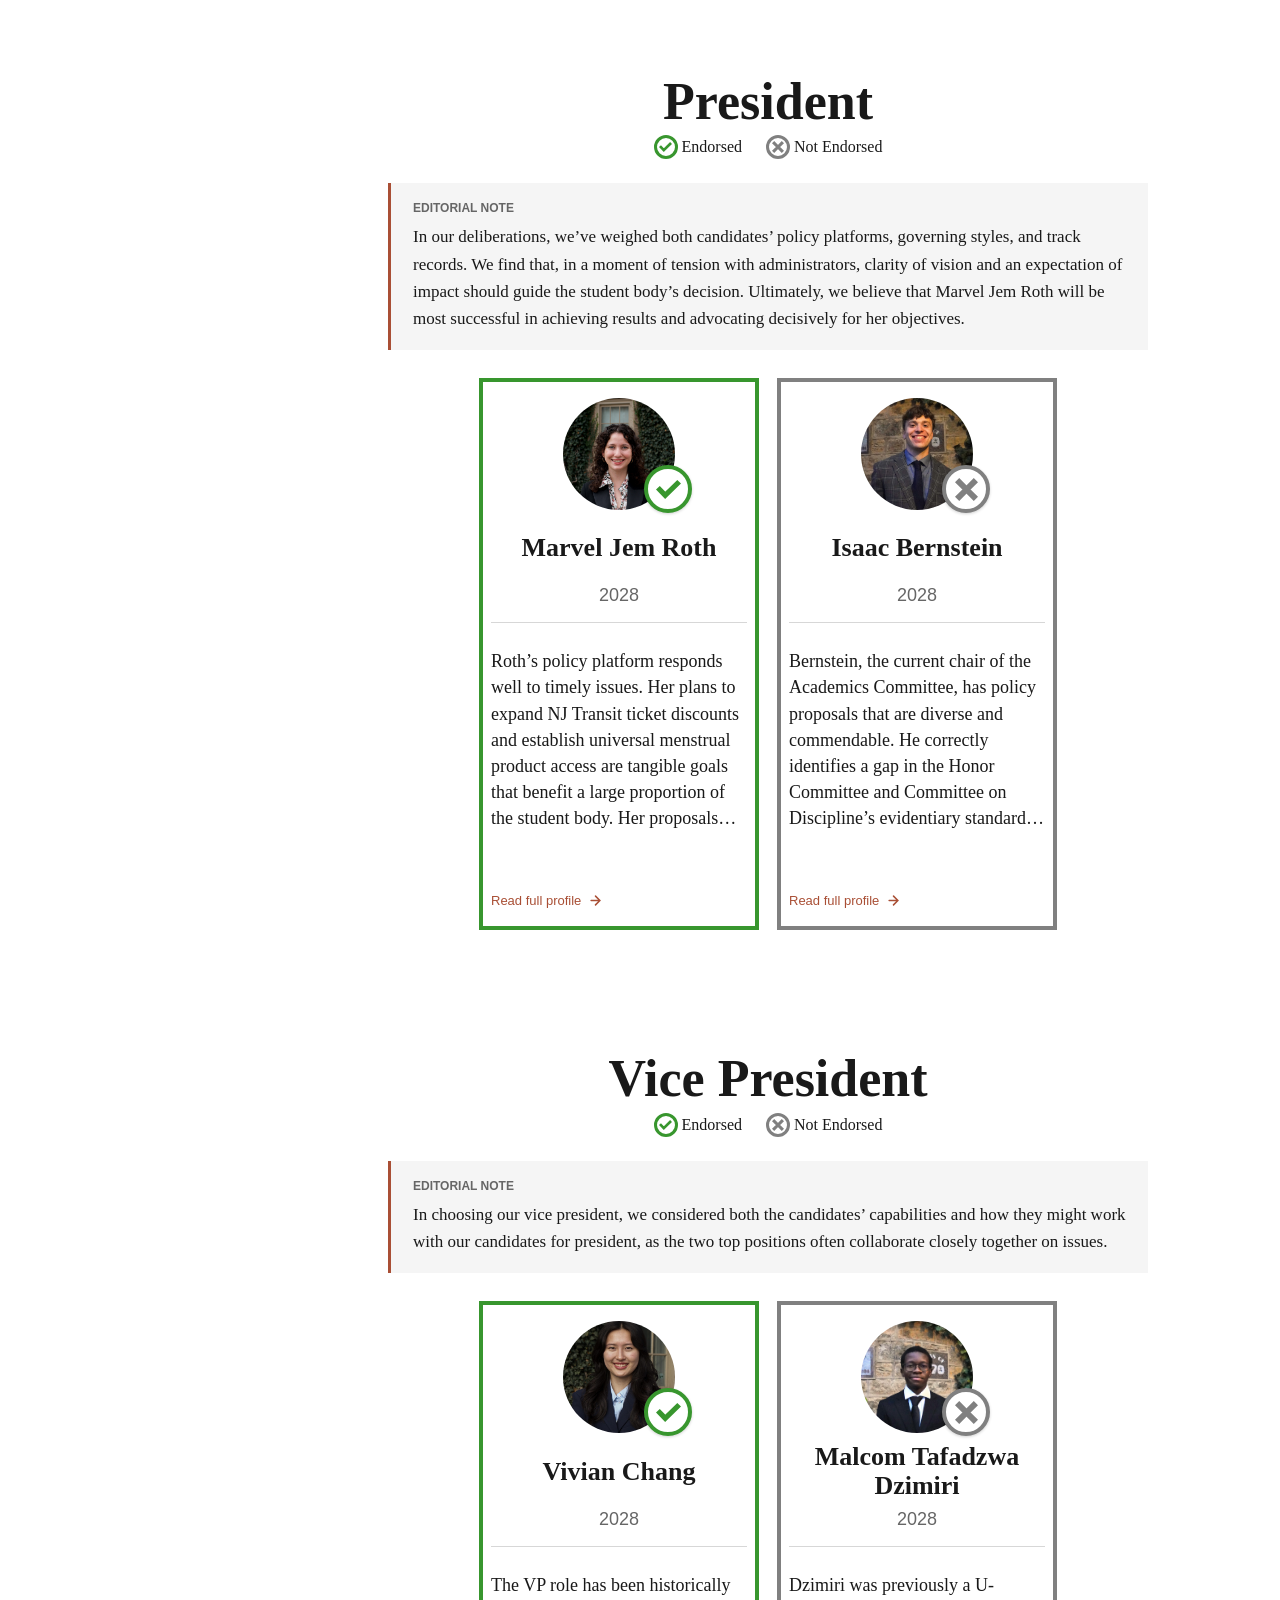
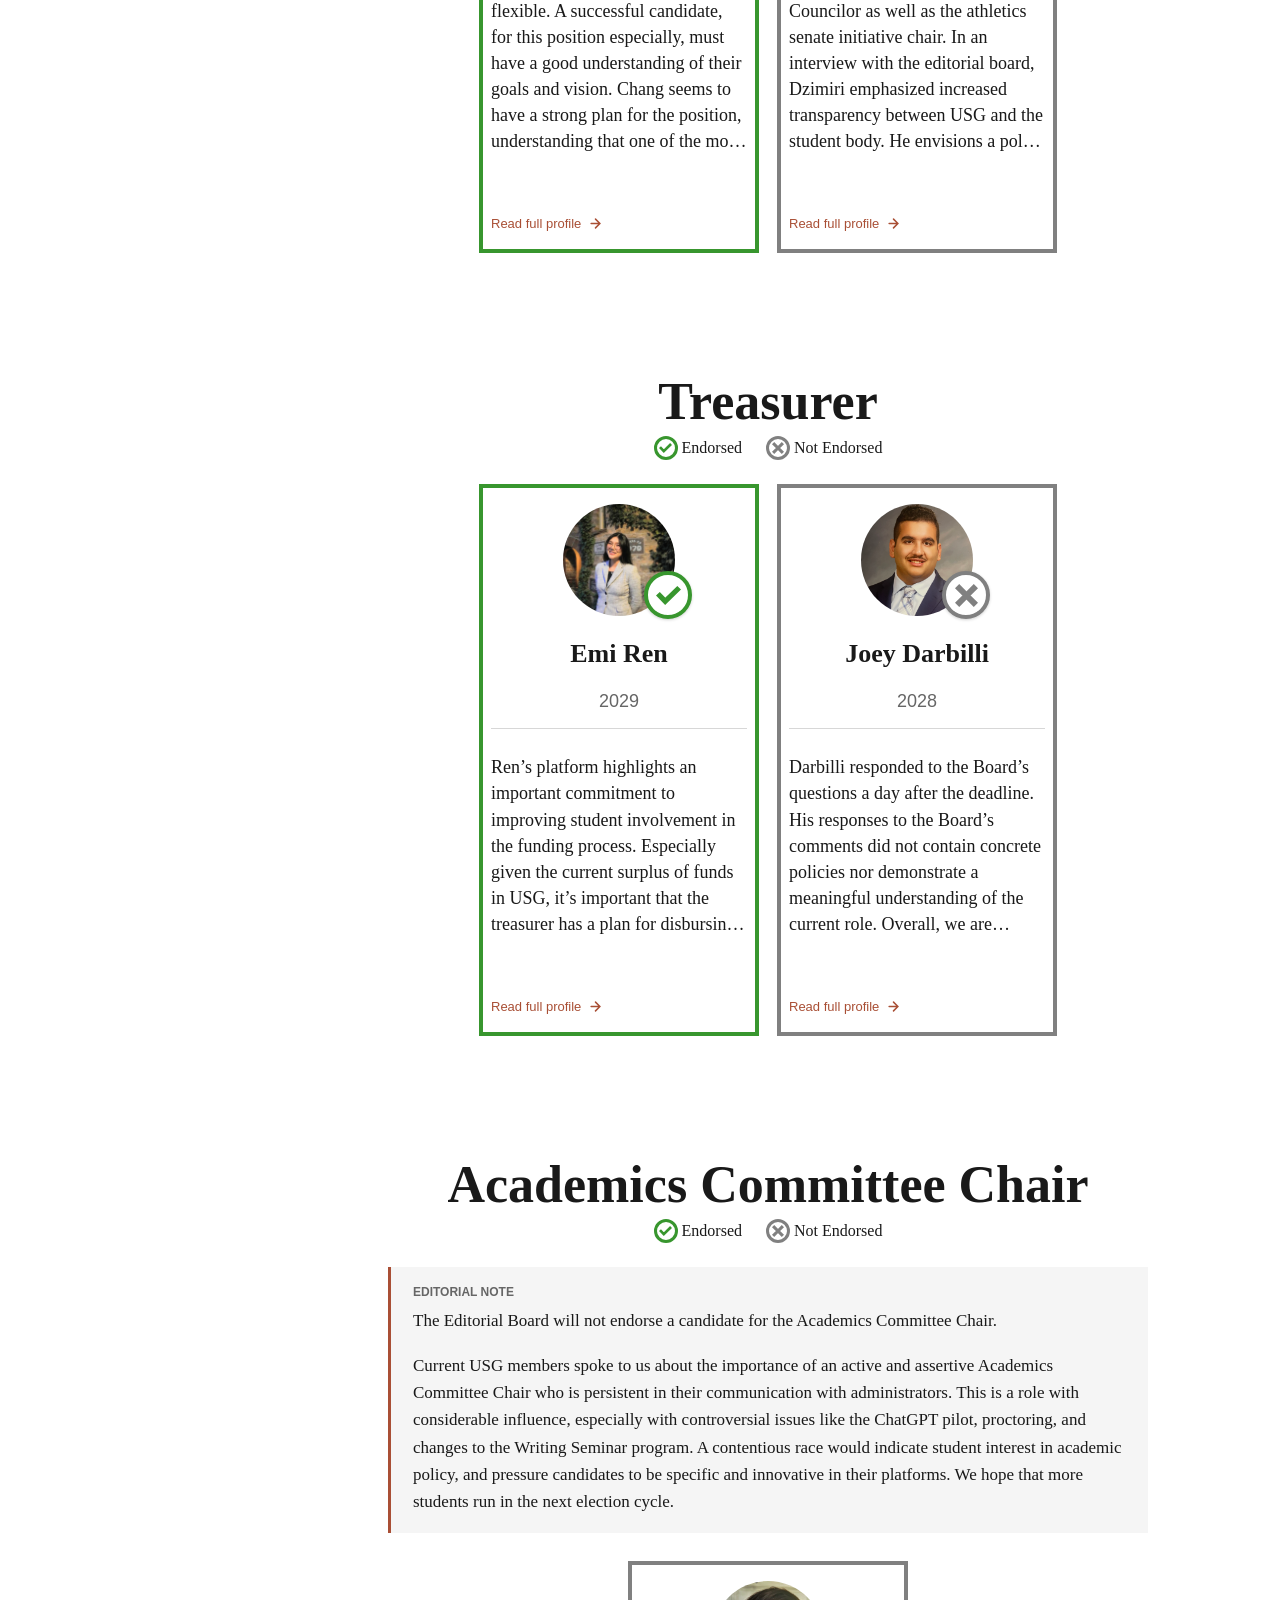
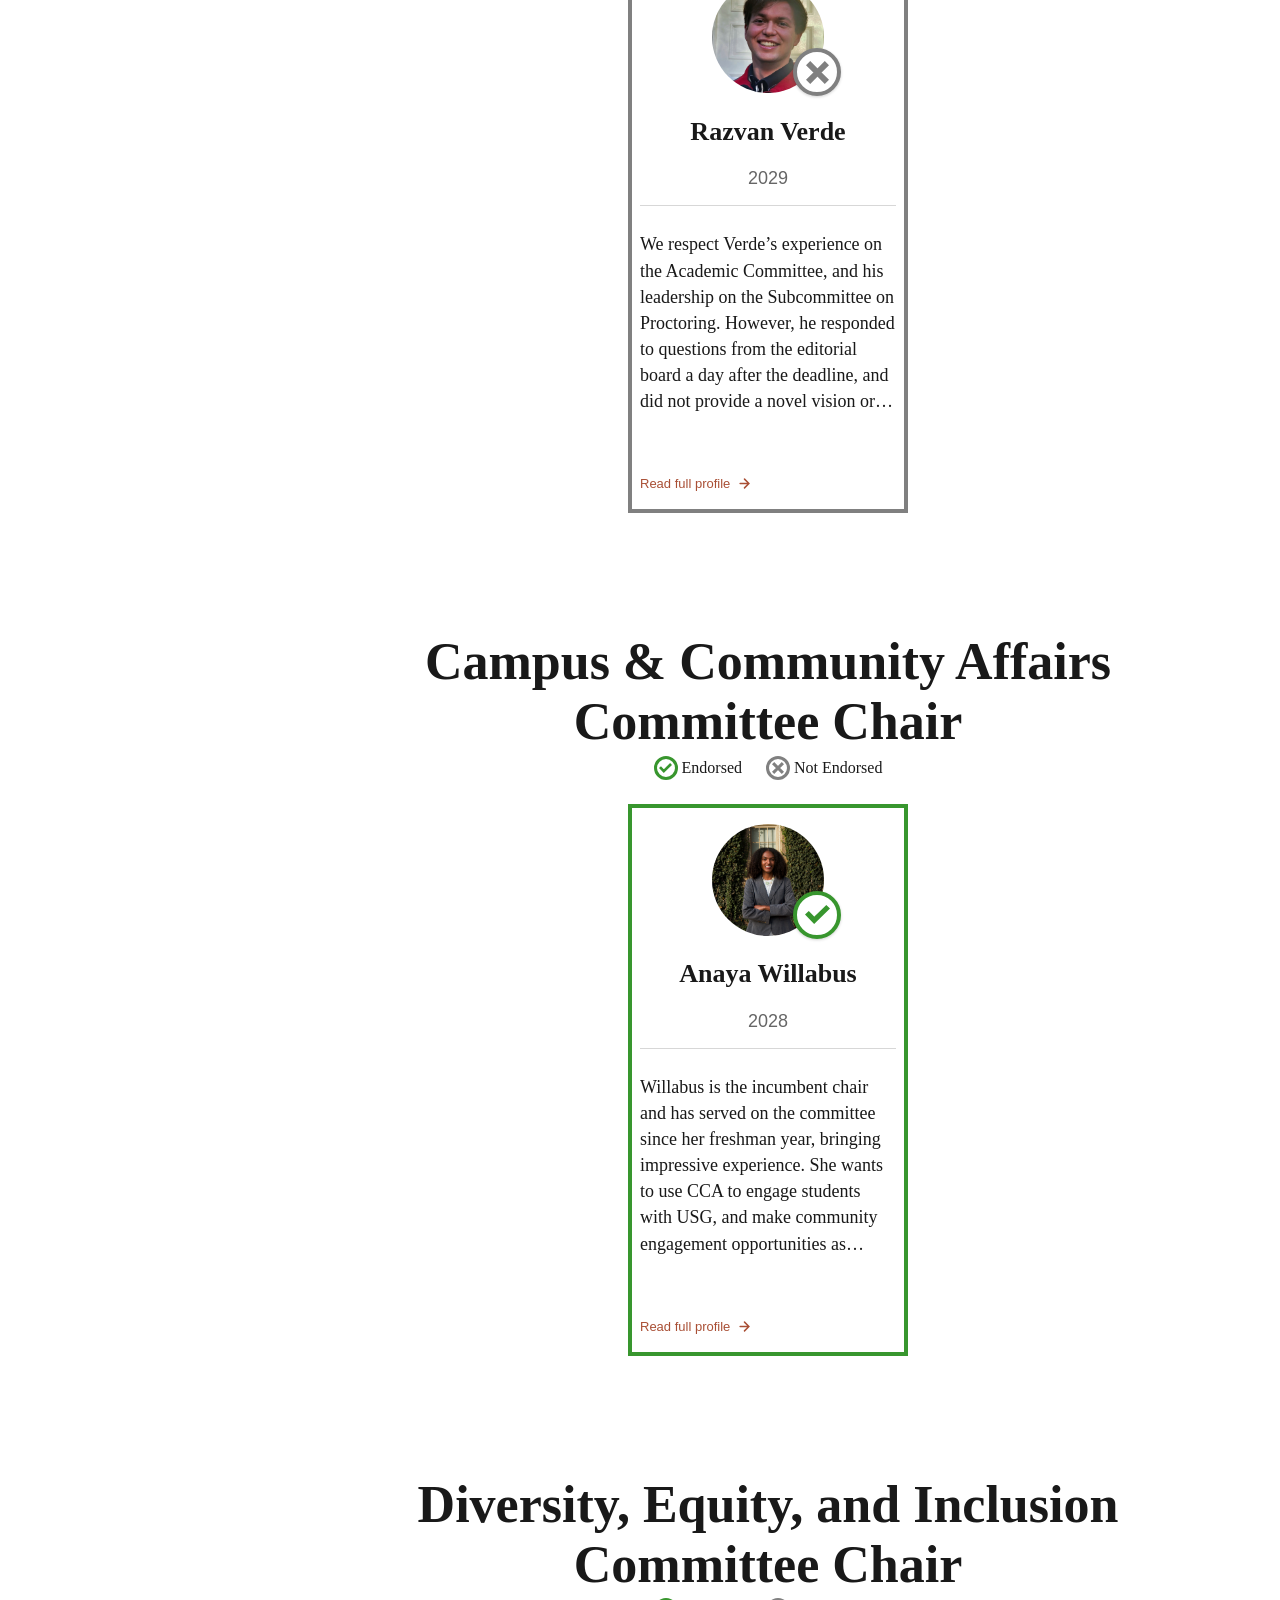
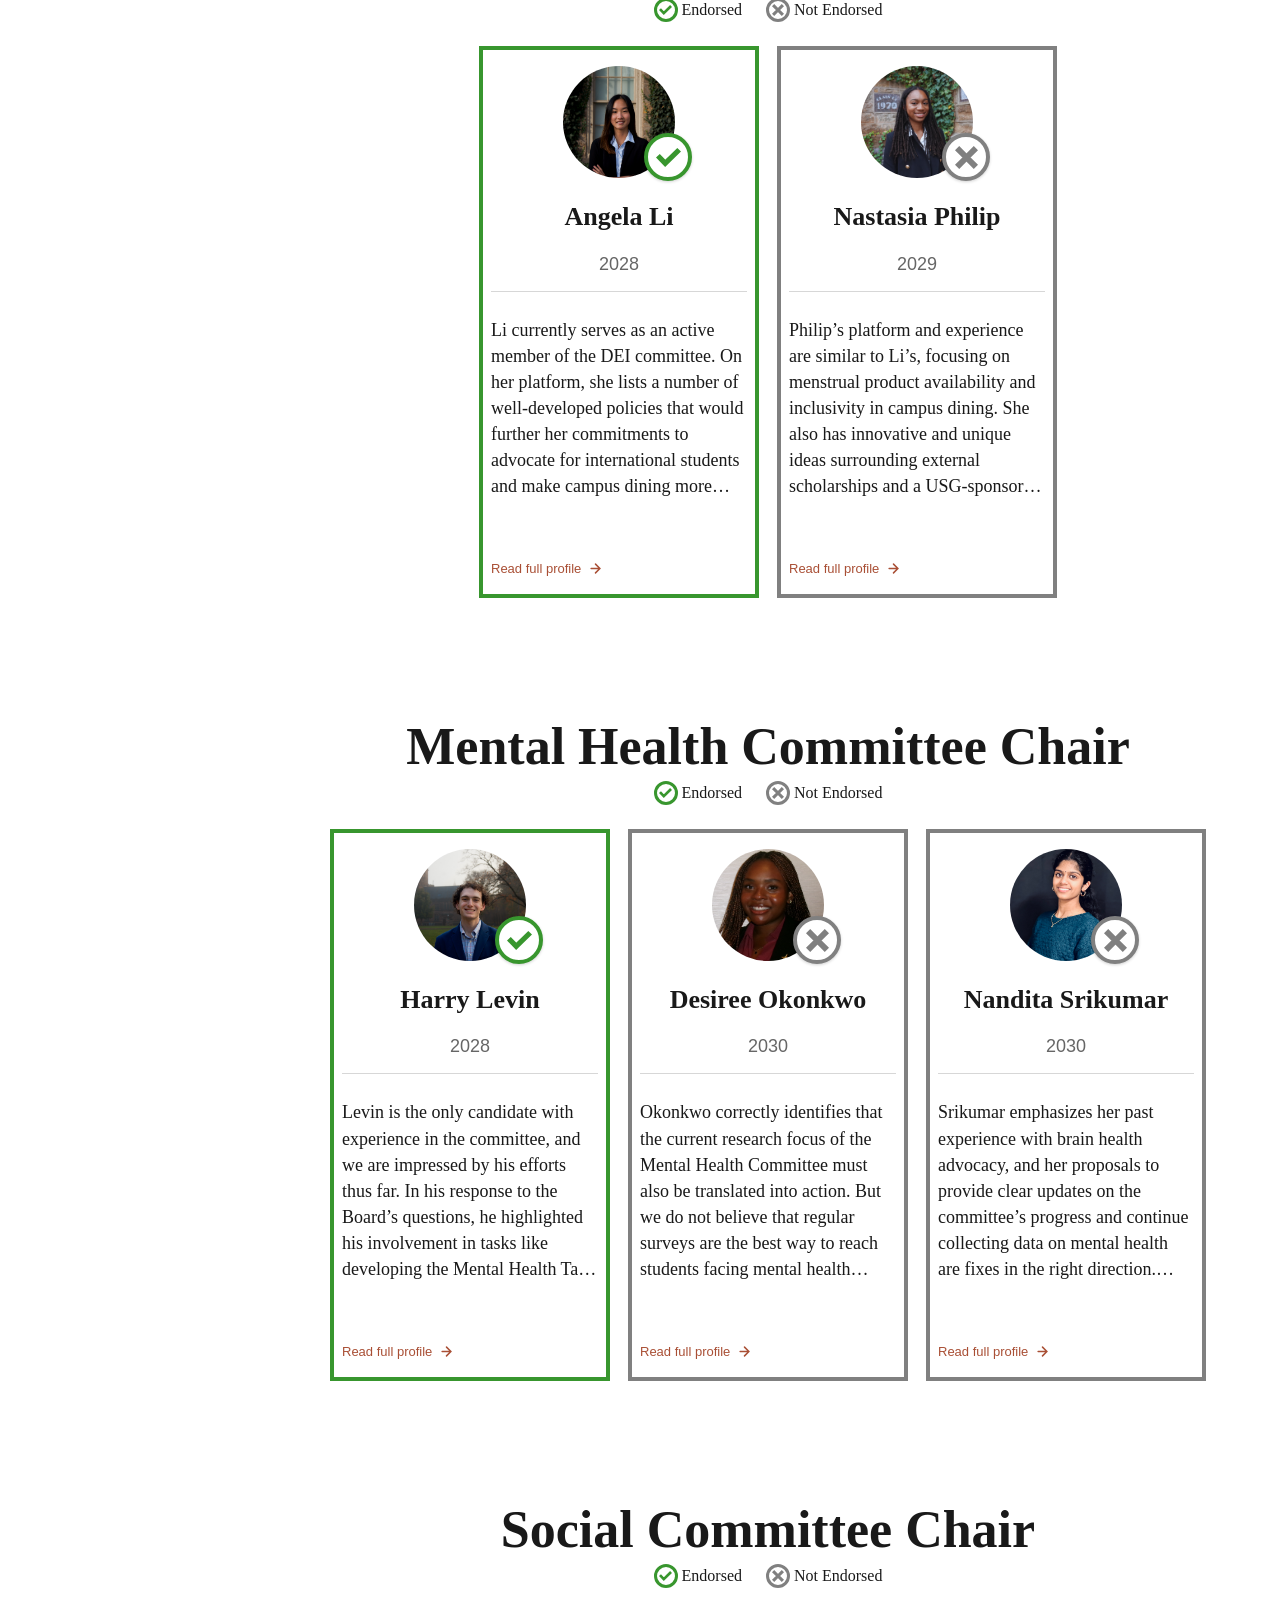
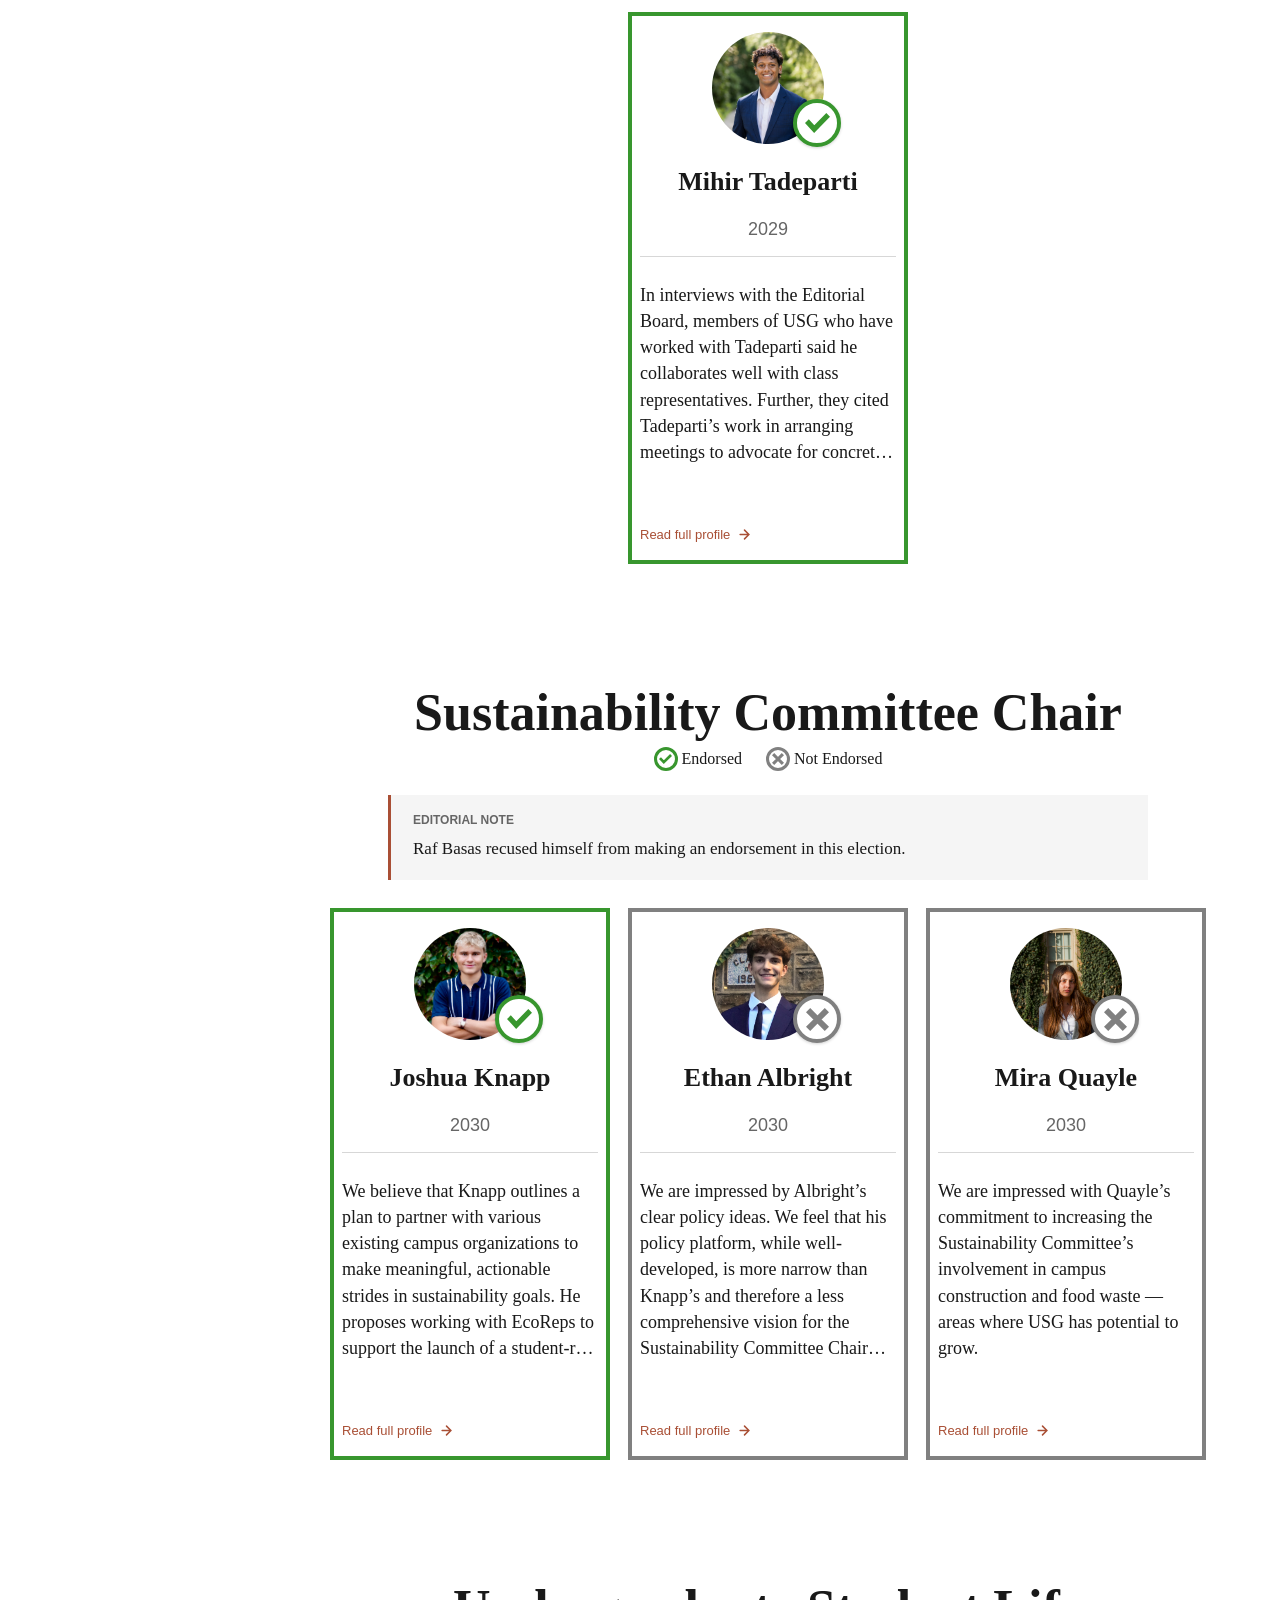
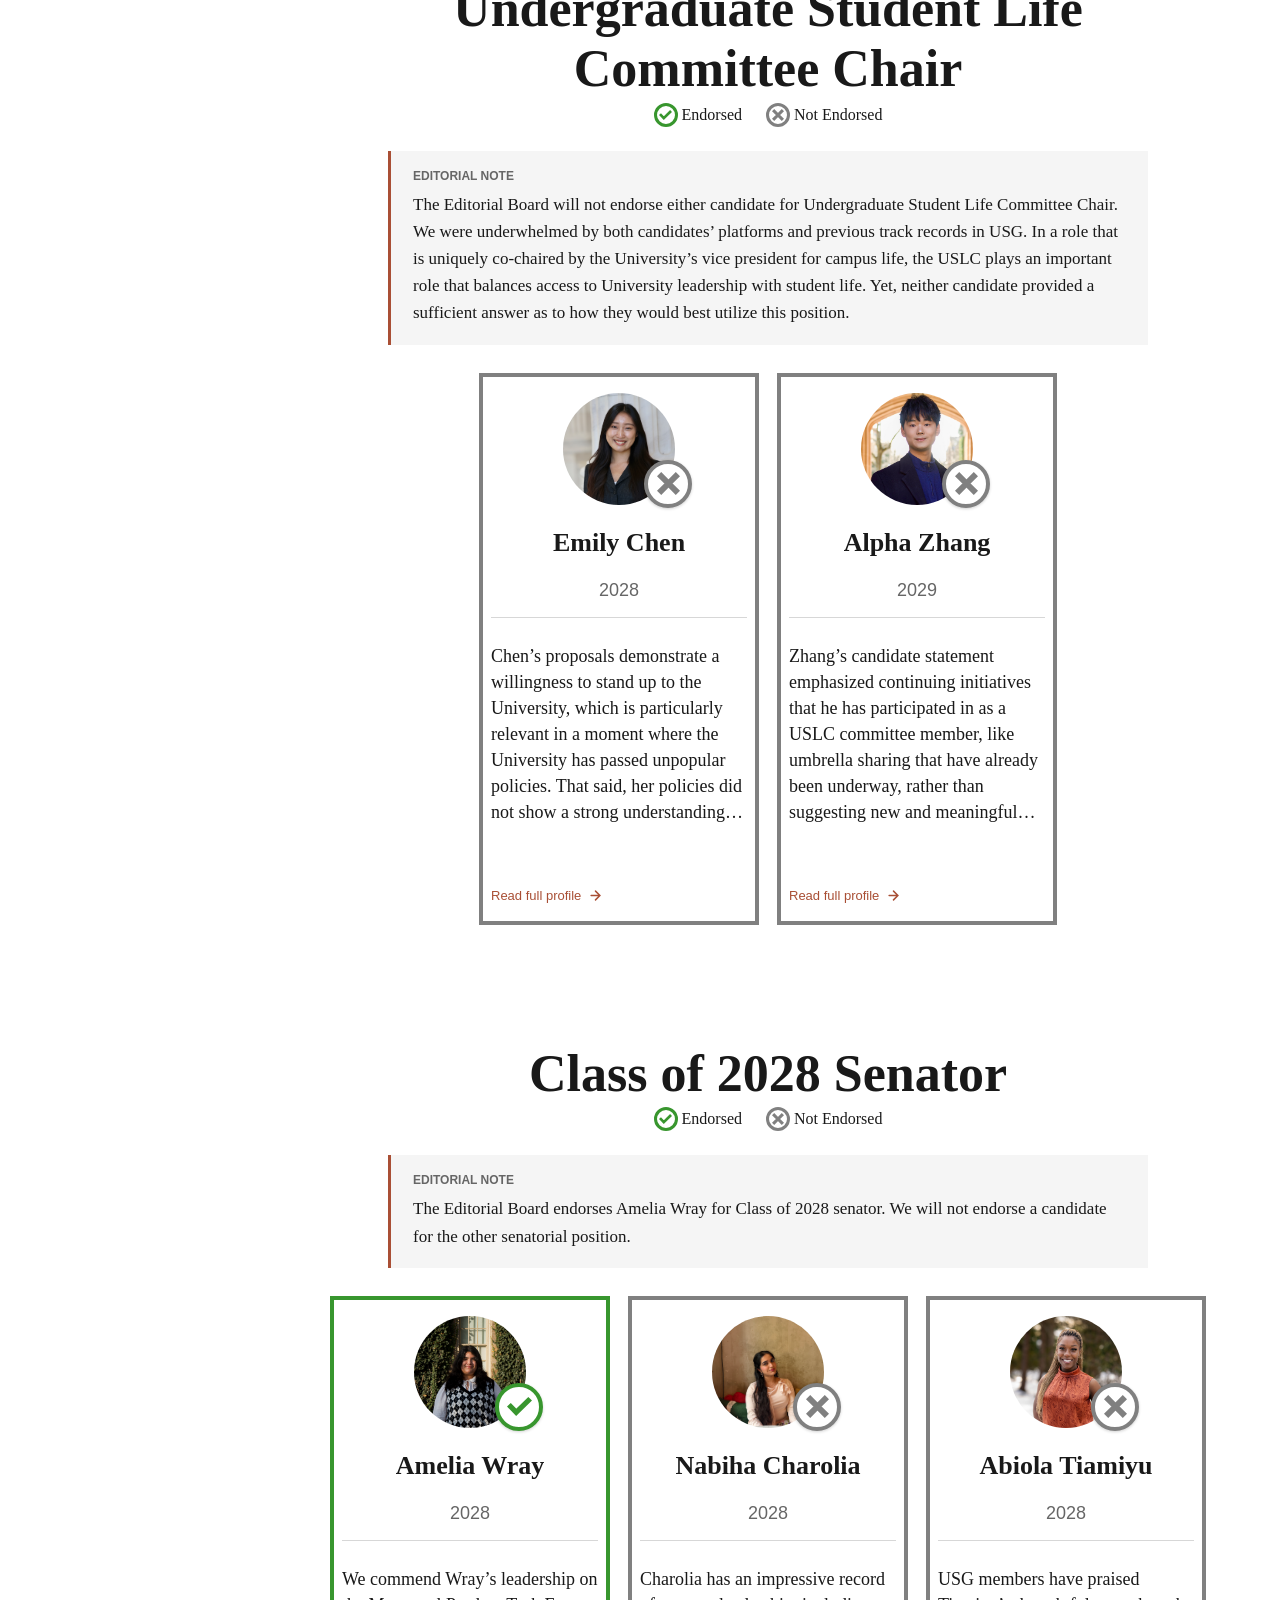
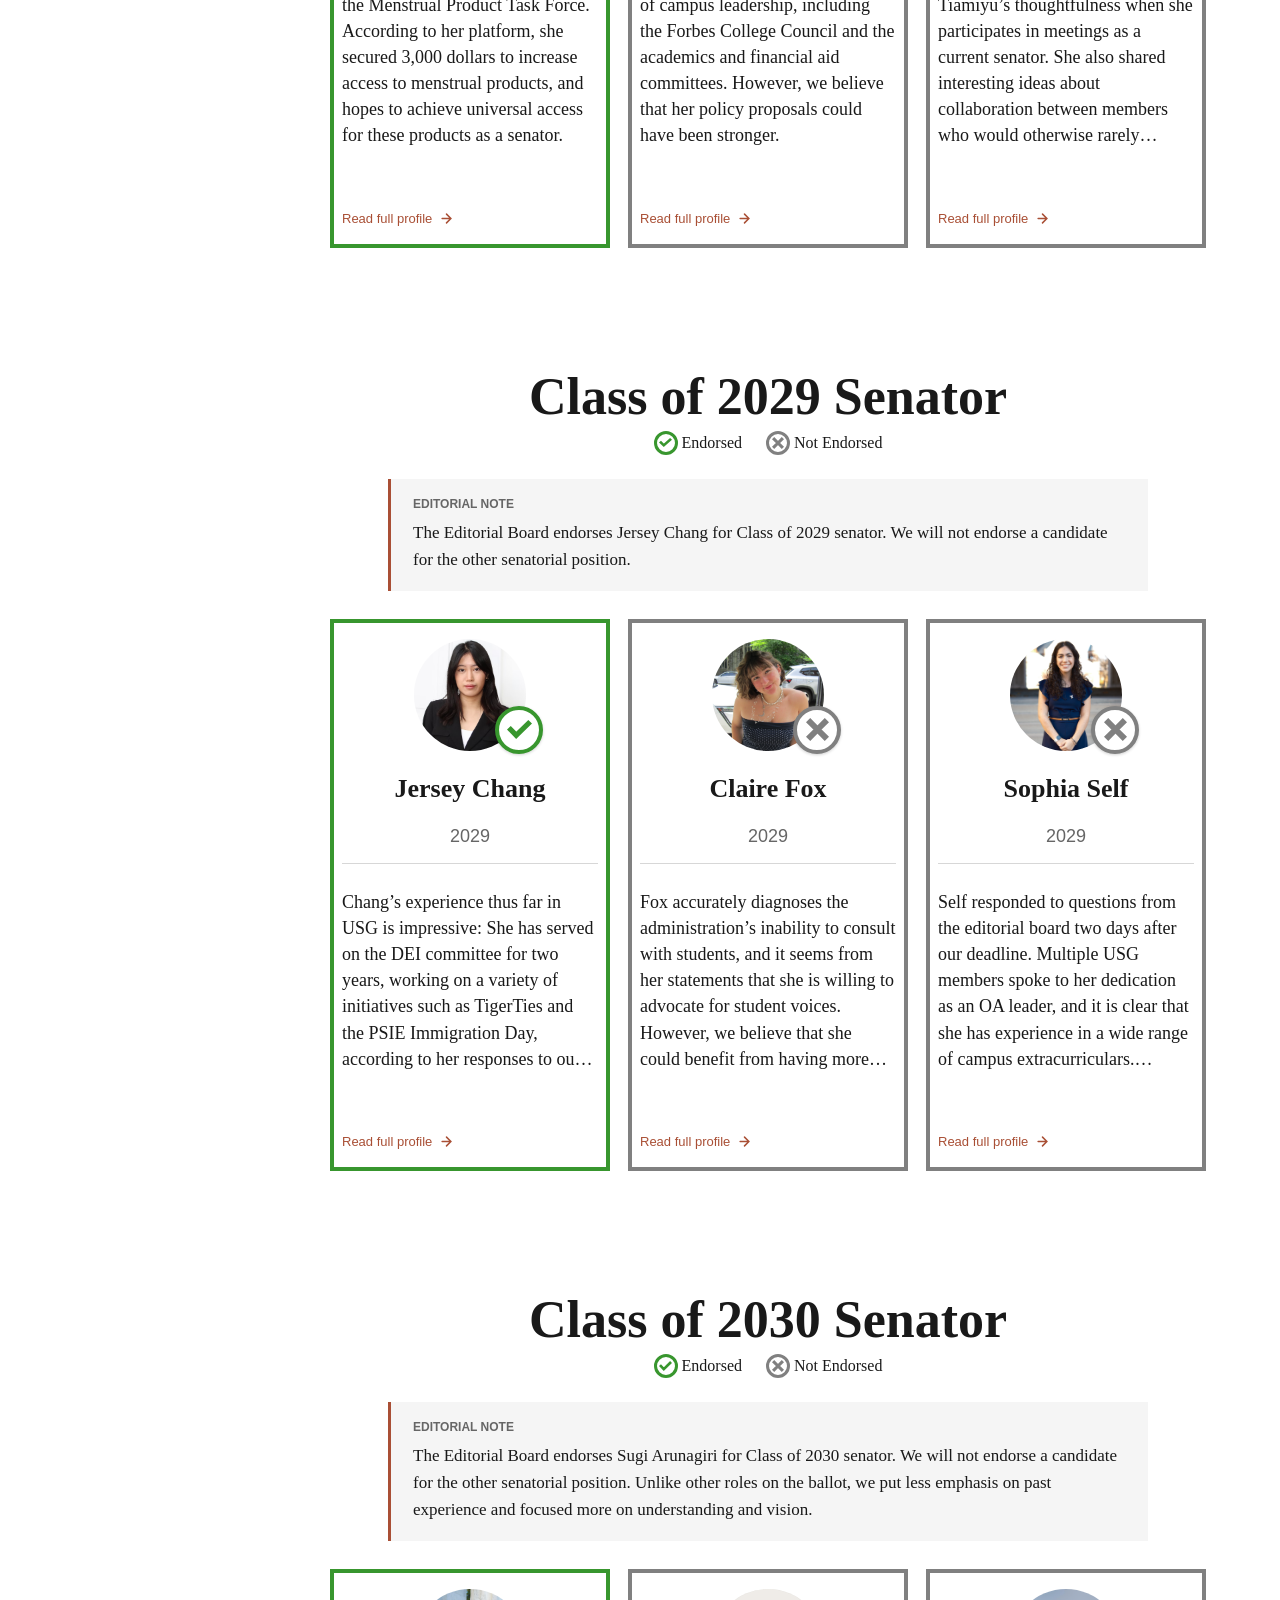
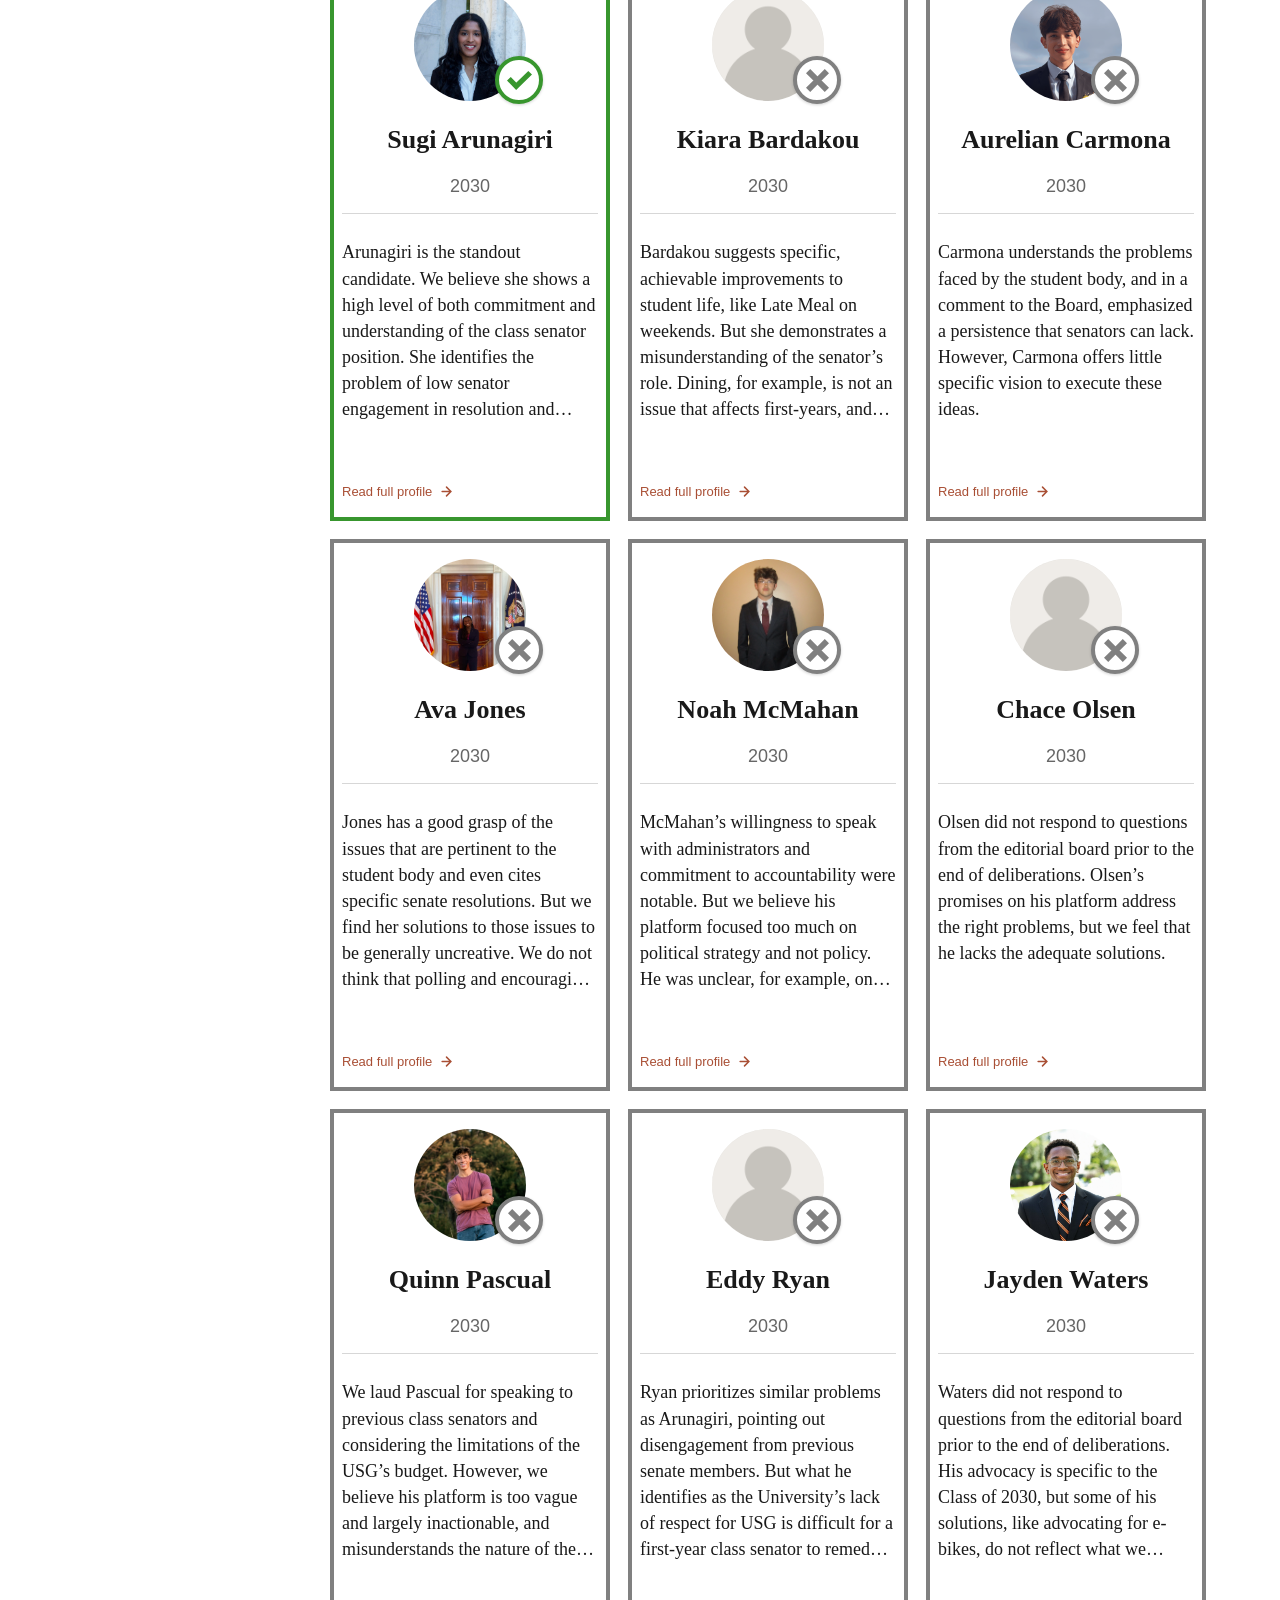
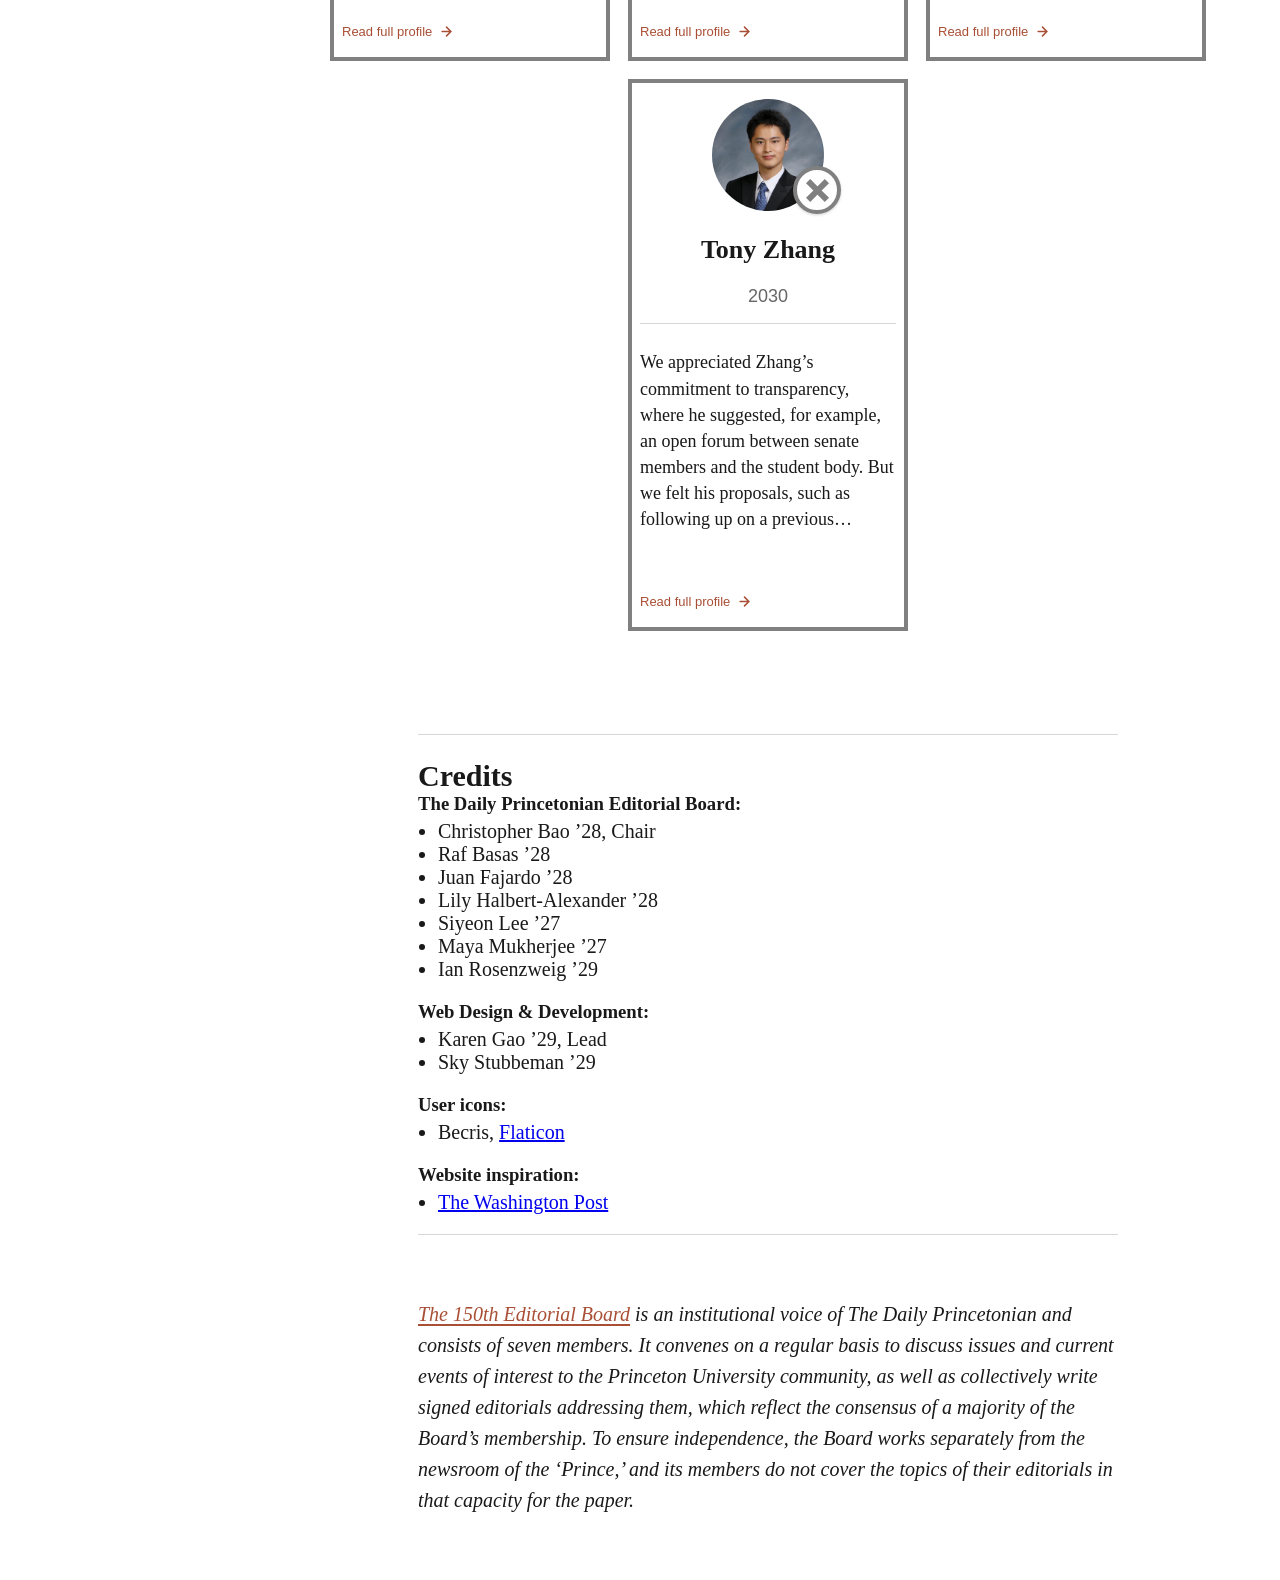
==== commit 6cbc1b7b: "credits edit" ====
--- a/index.html
+++ b/index.html
@@ -355,7 +355,7 @@
           <img src="./assets/b5910.svg" alt="" />
           <h2 id="credits">Credits</h2>
 
-          <h3><strong>Editorial (The Daily Princetonian Editorial Board):</strong></h3>
+          <h3><strong>The Daily Princetonian Editorial Board:</strong></h3>
           <ul class="credits-list">
             <li>Christopher Bao ’28, Chair</li>
             <li>Raf Basas ’28</li>
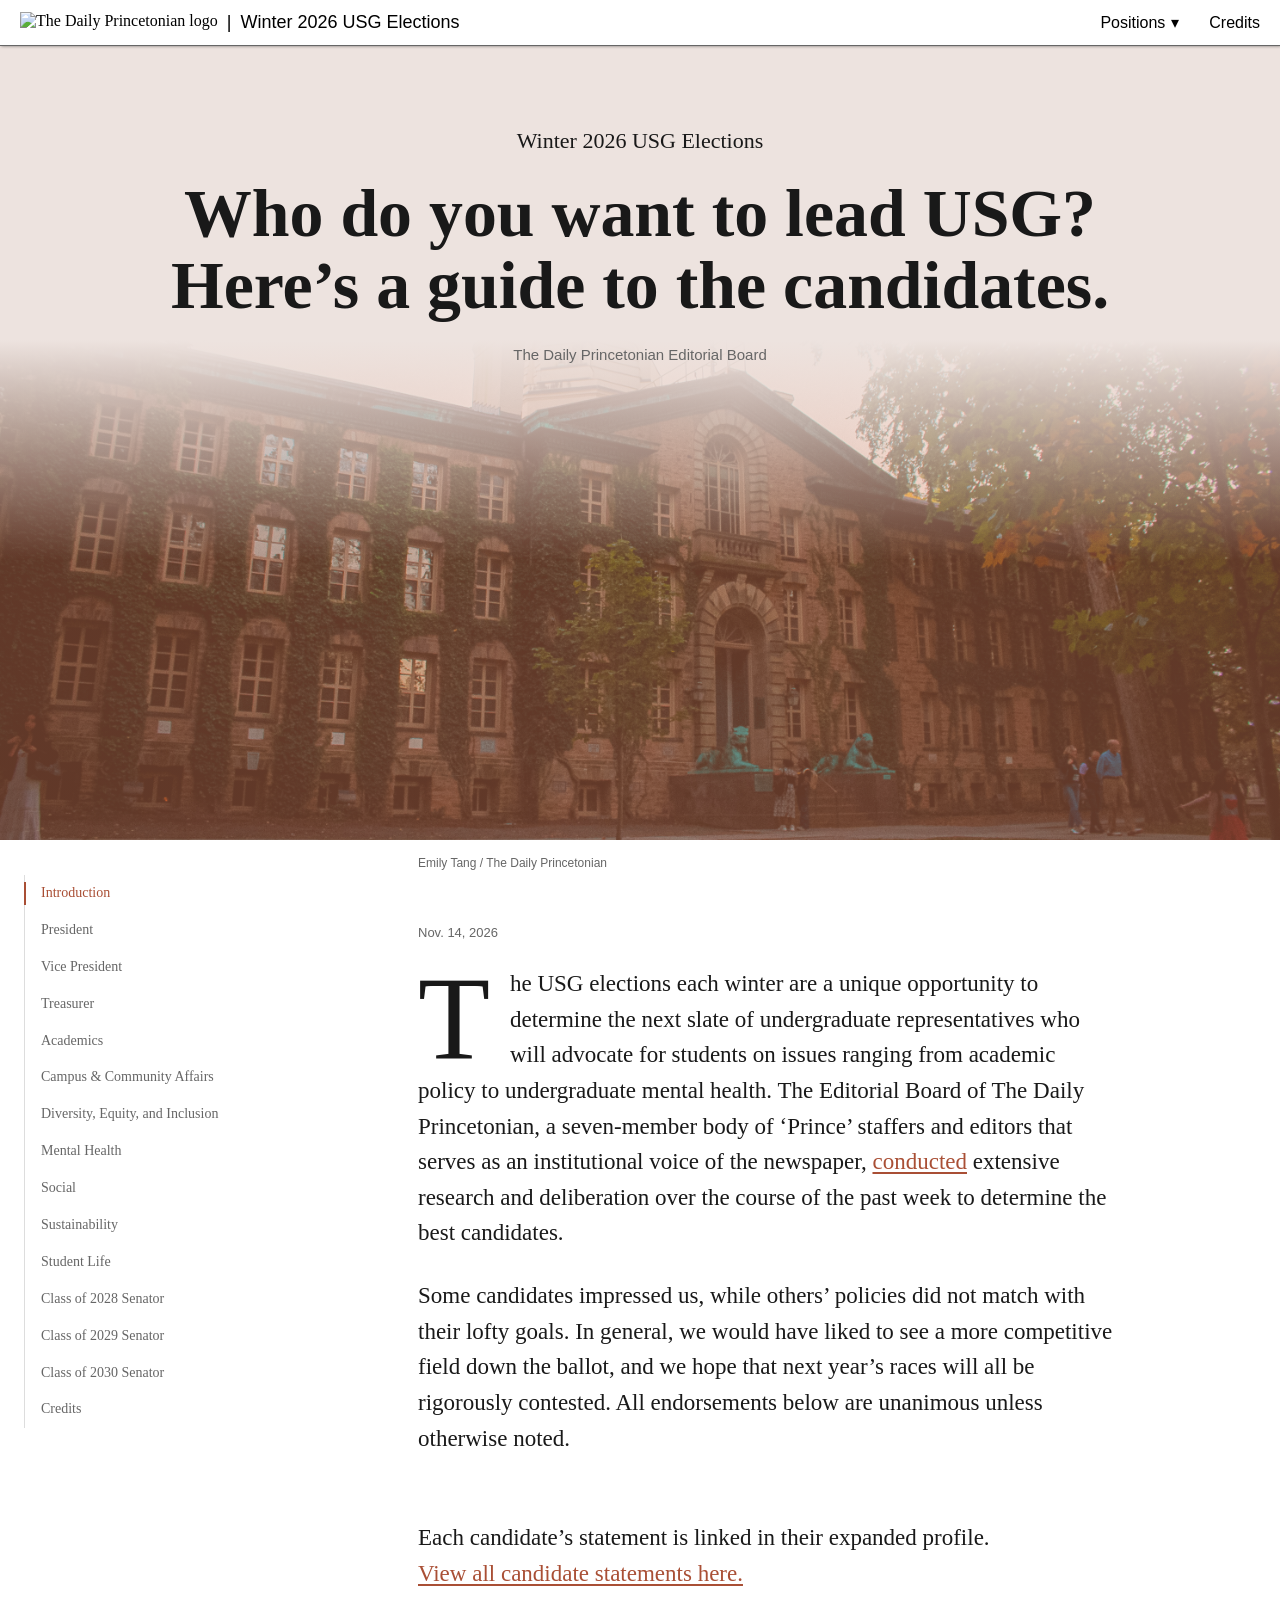
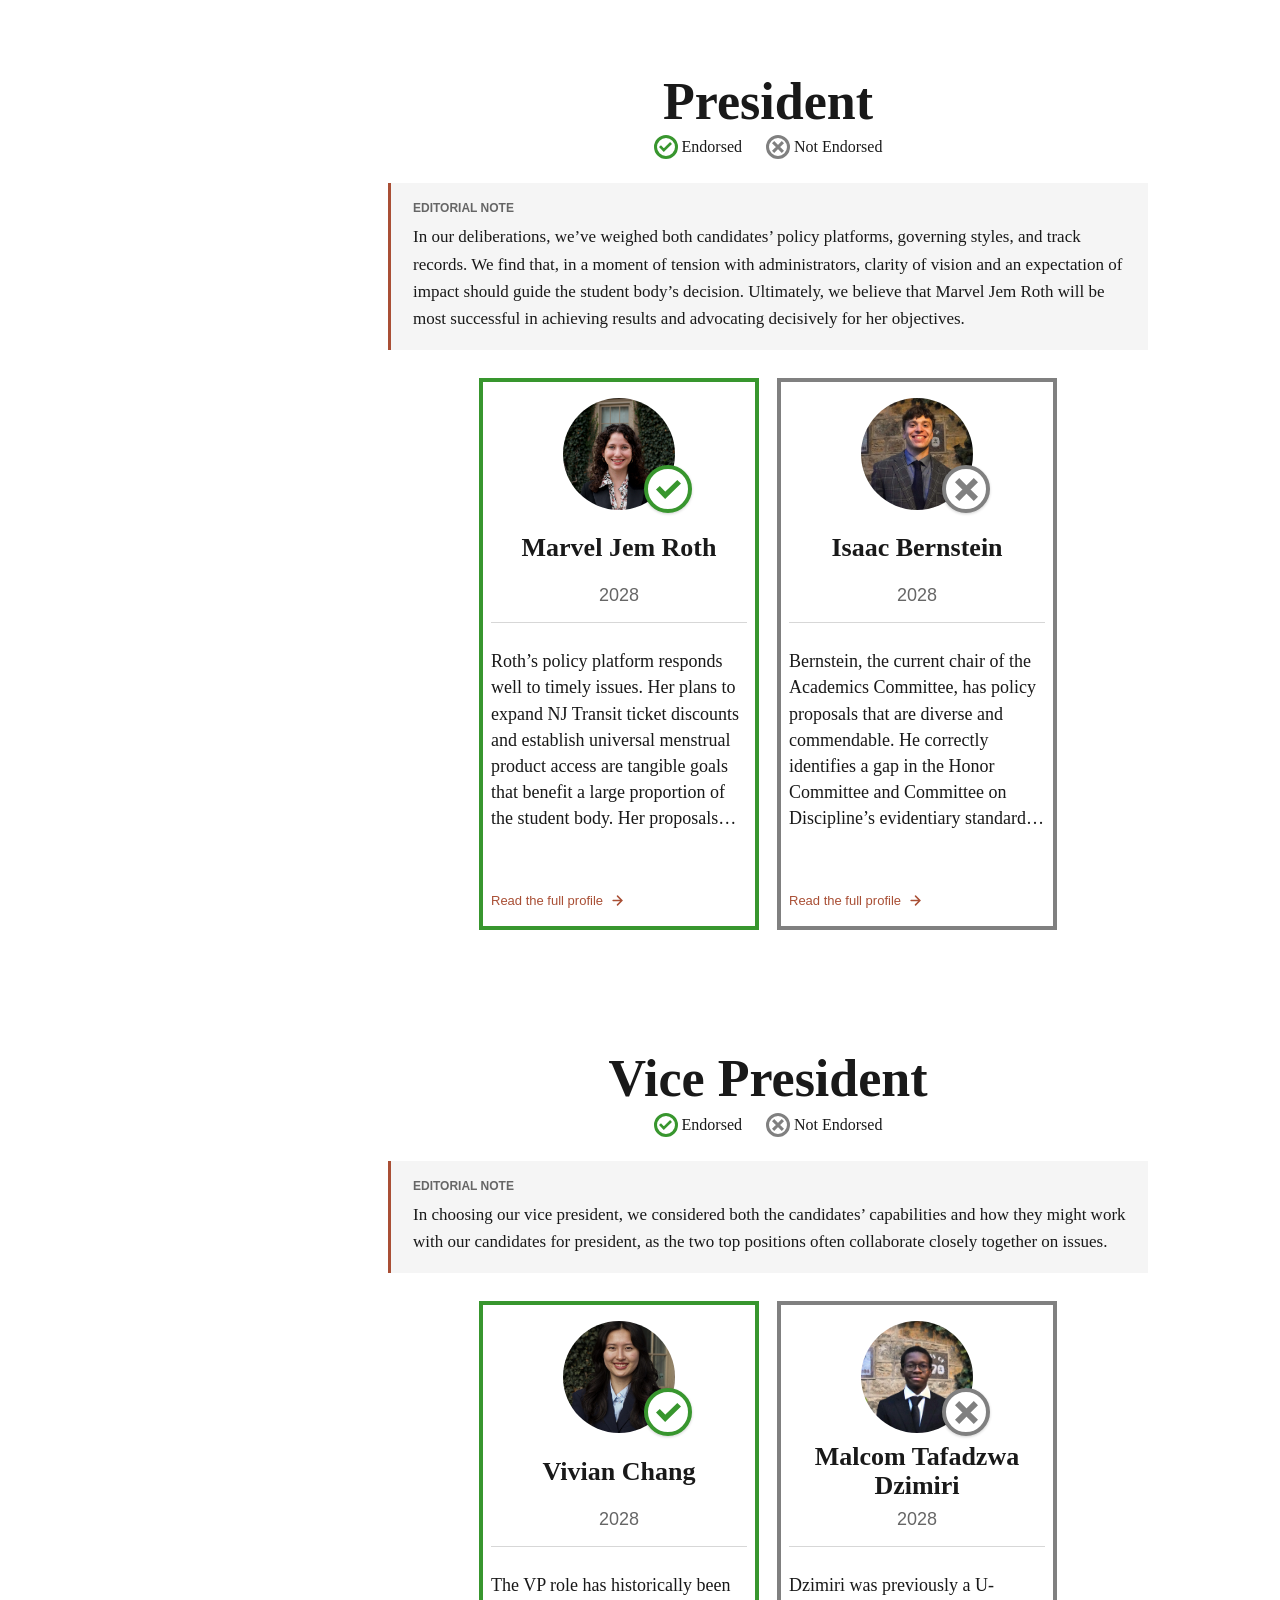
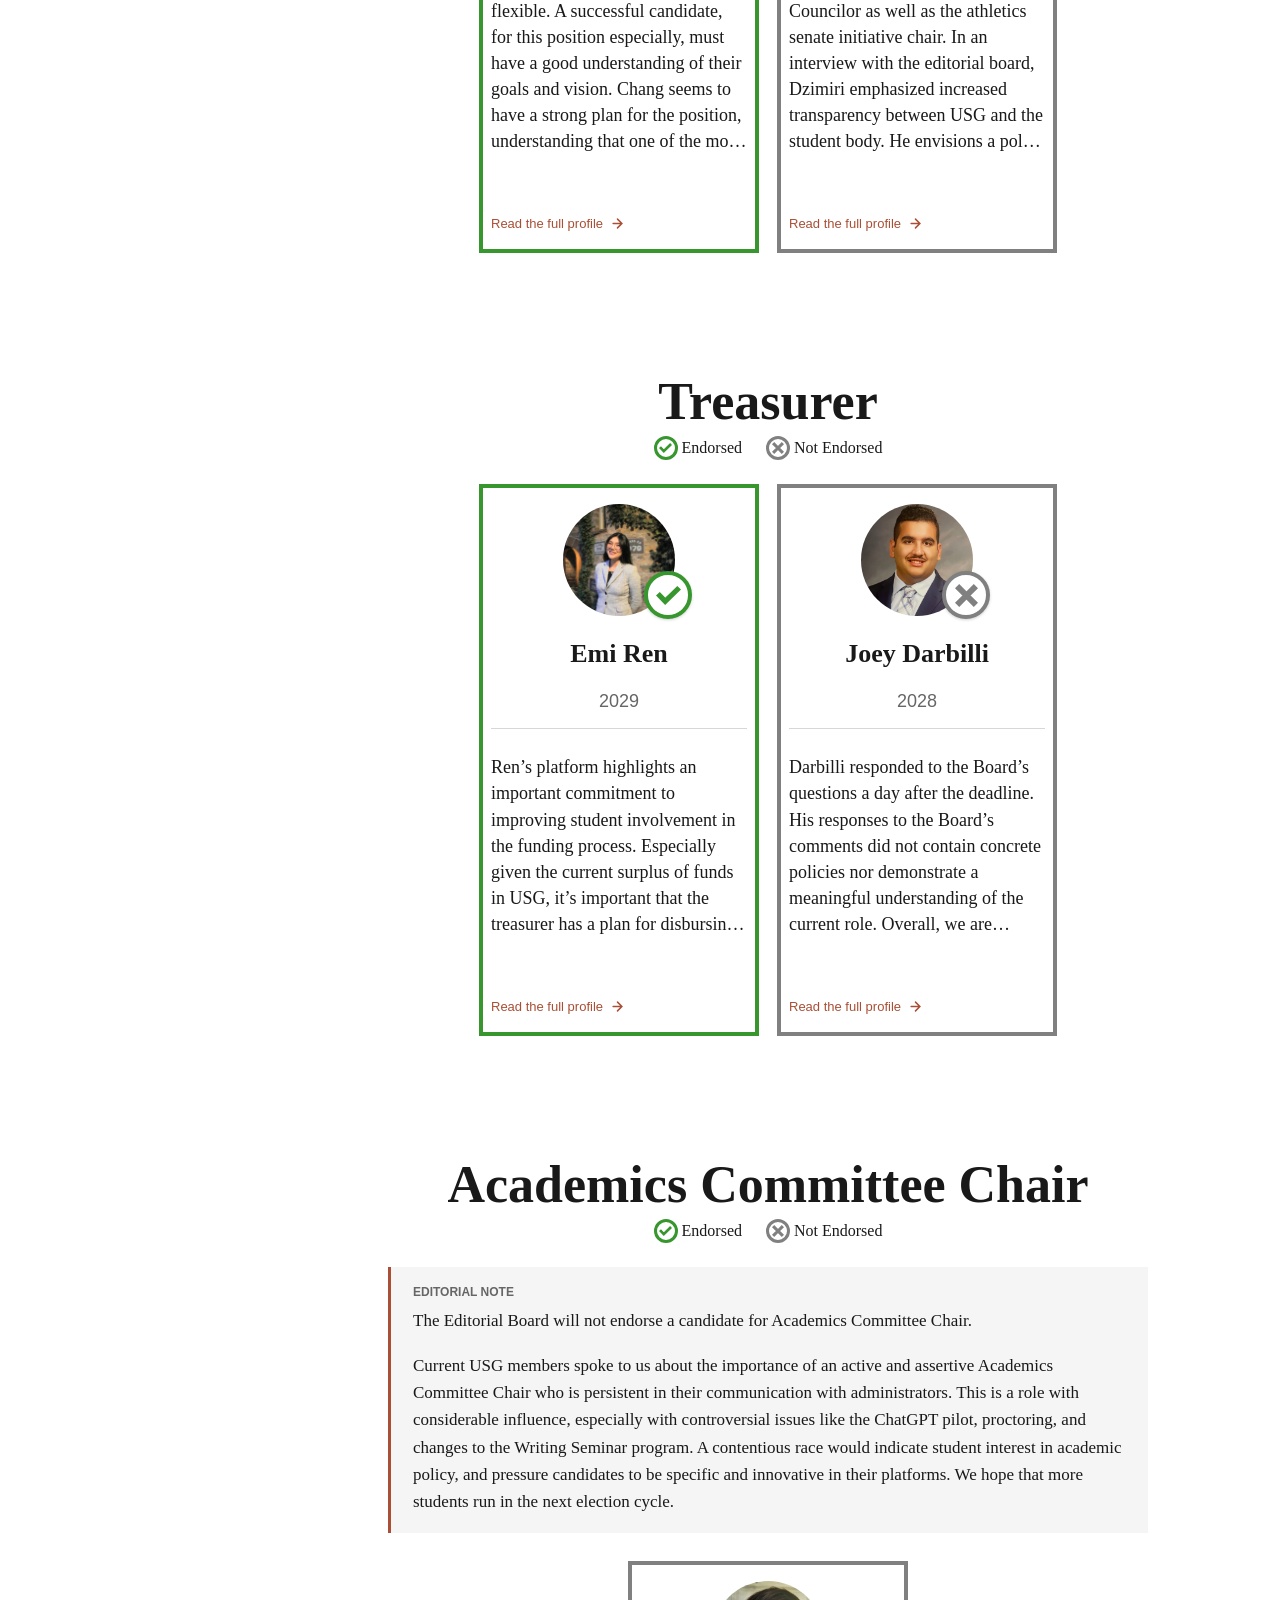
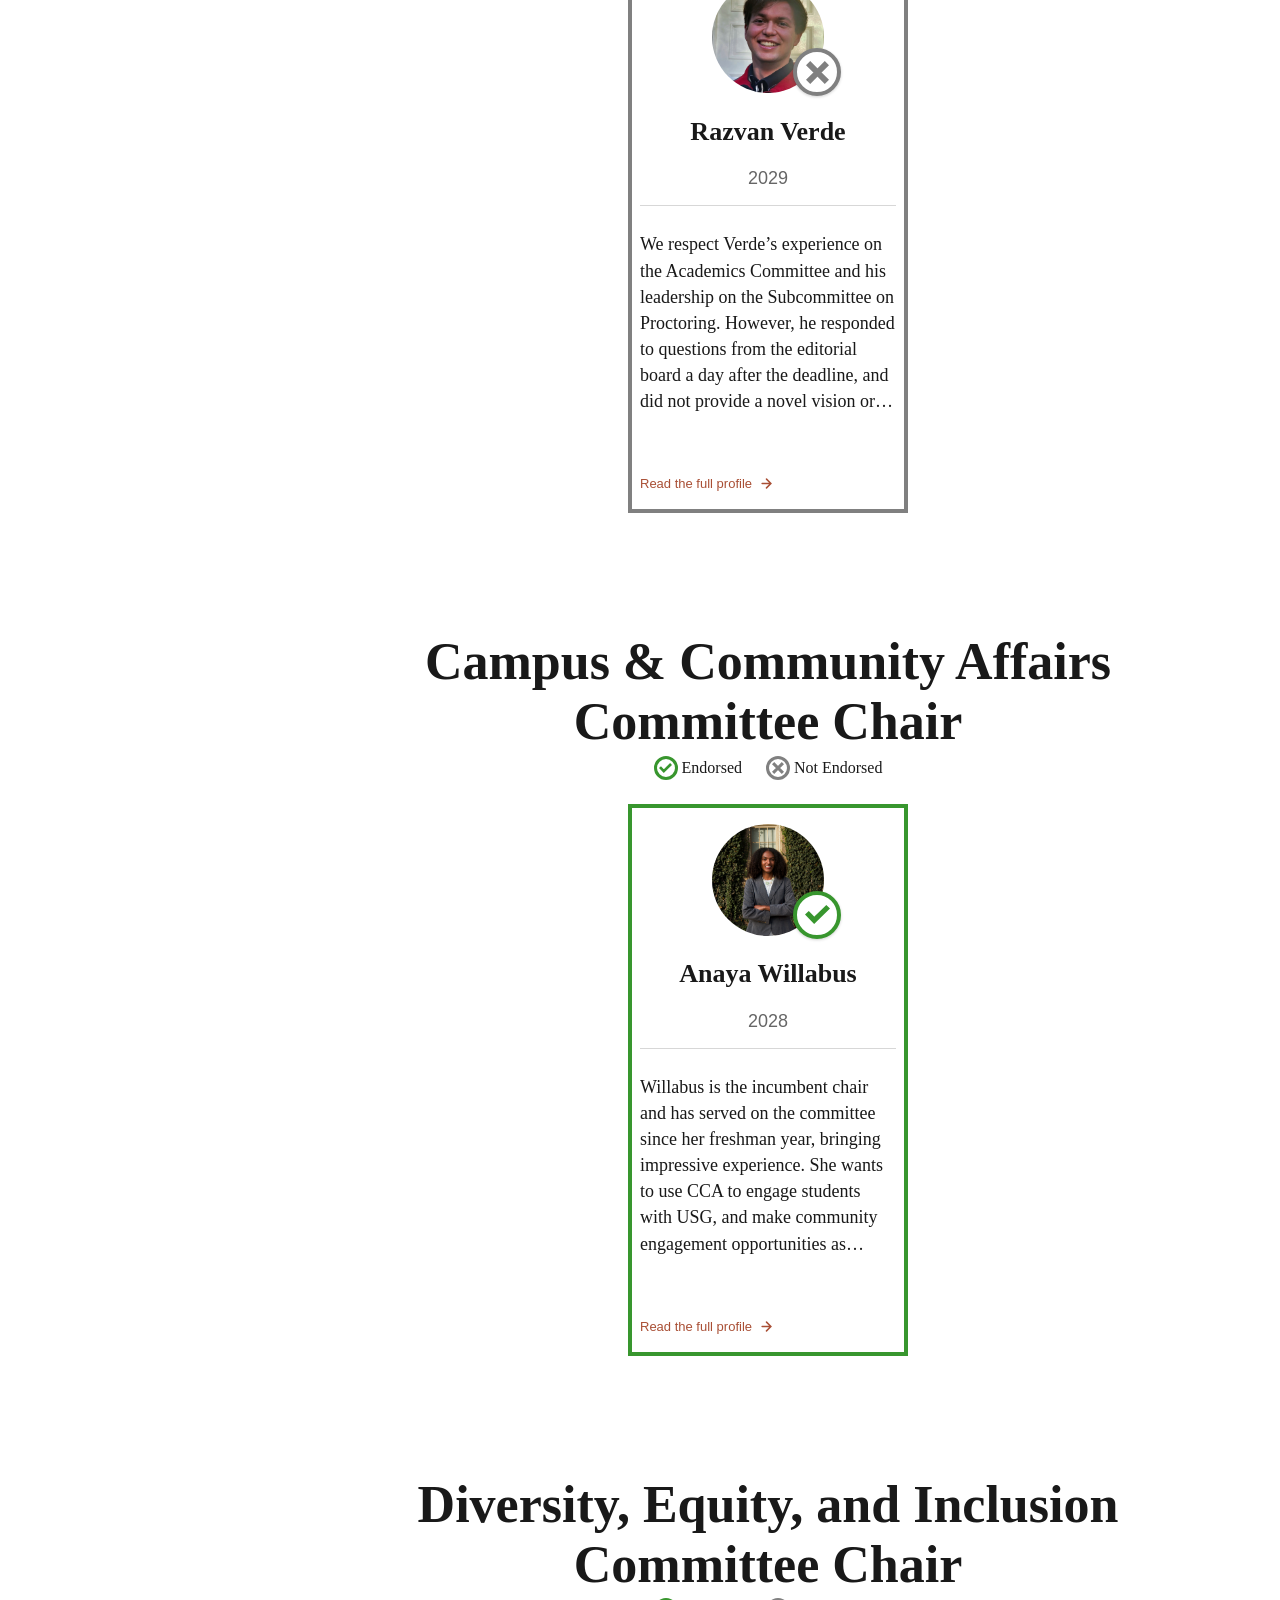
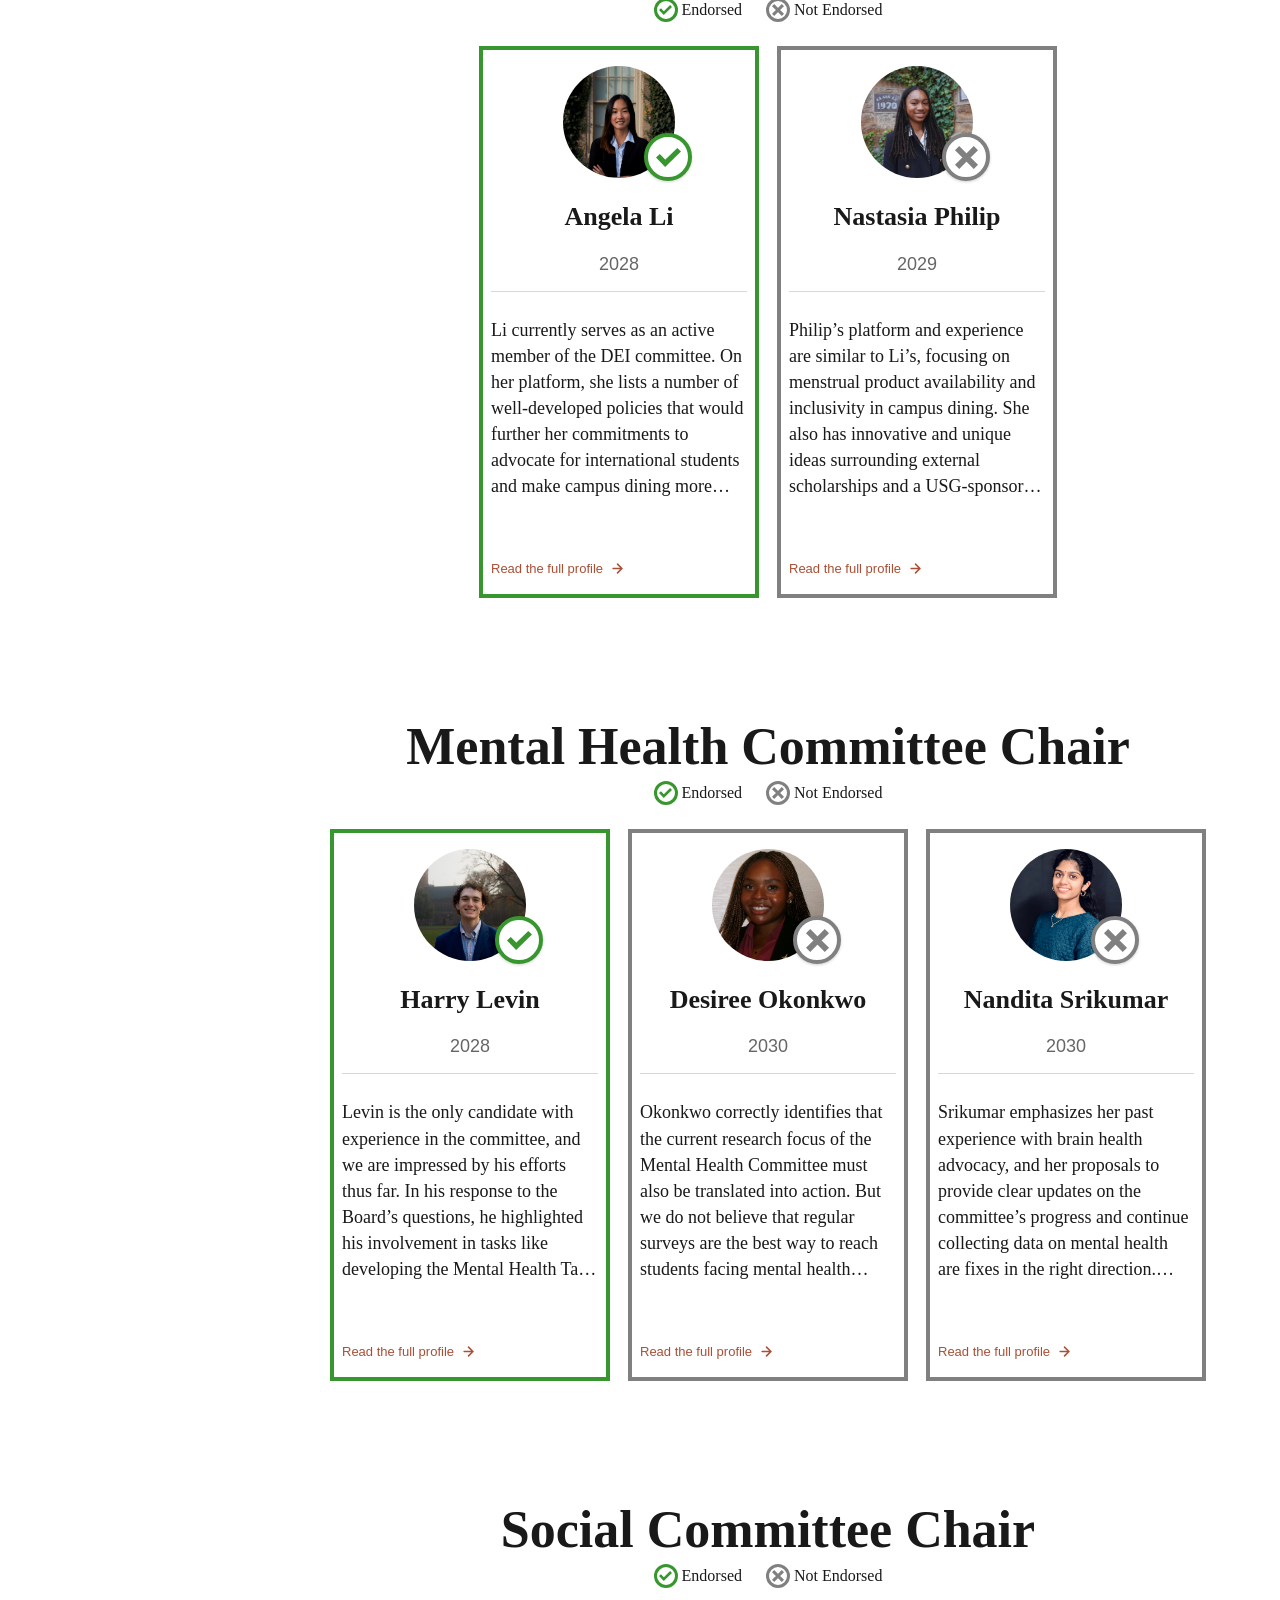
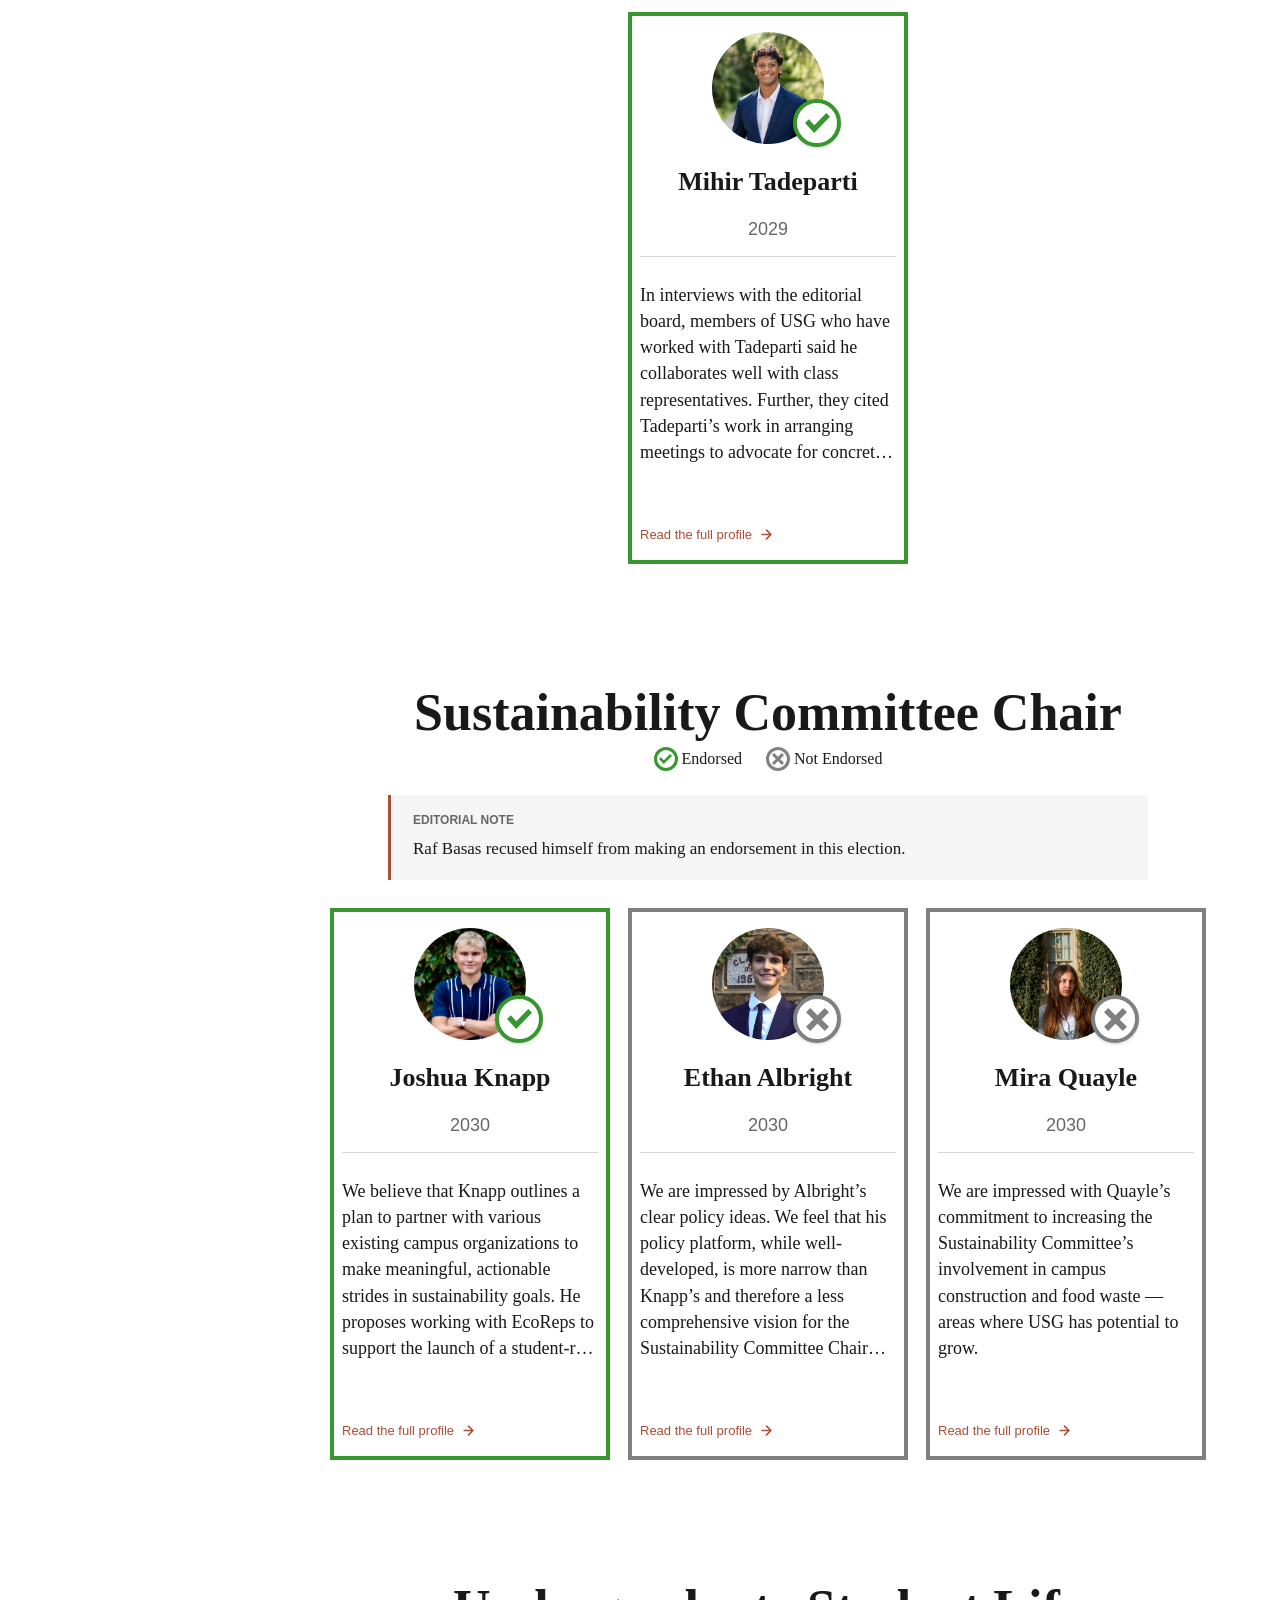
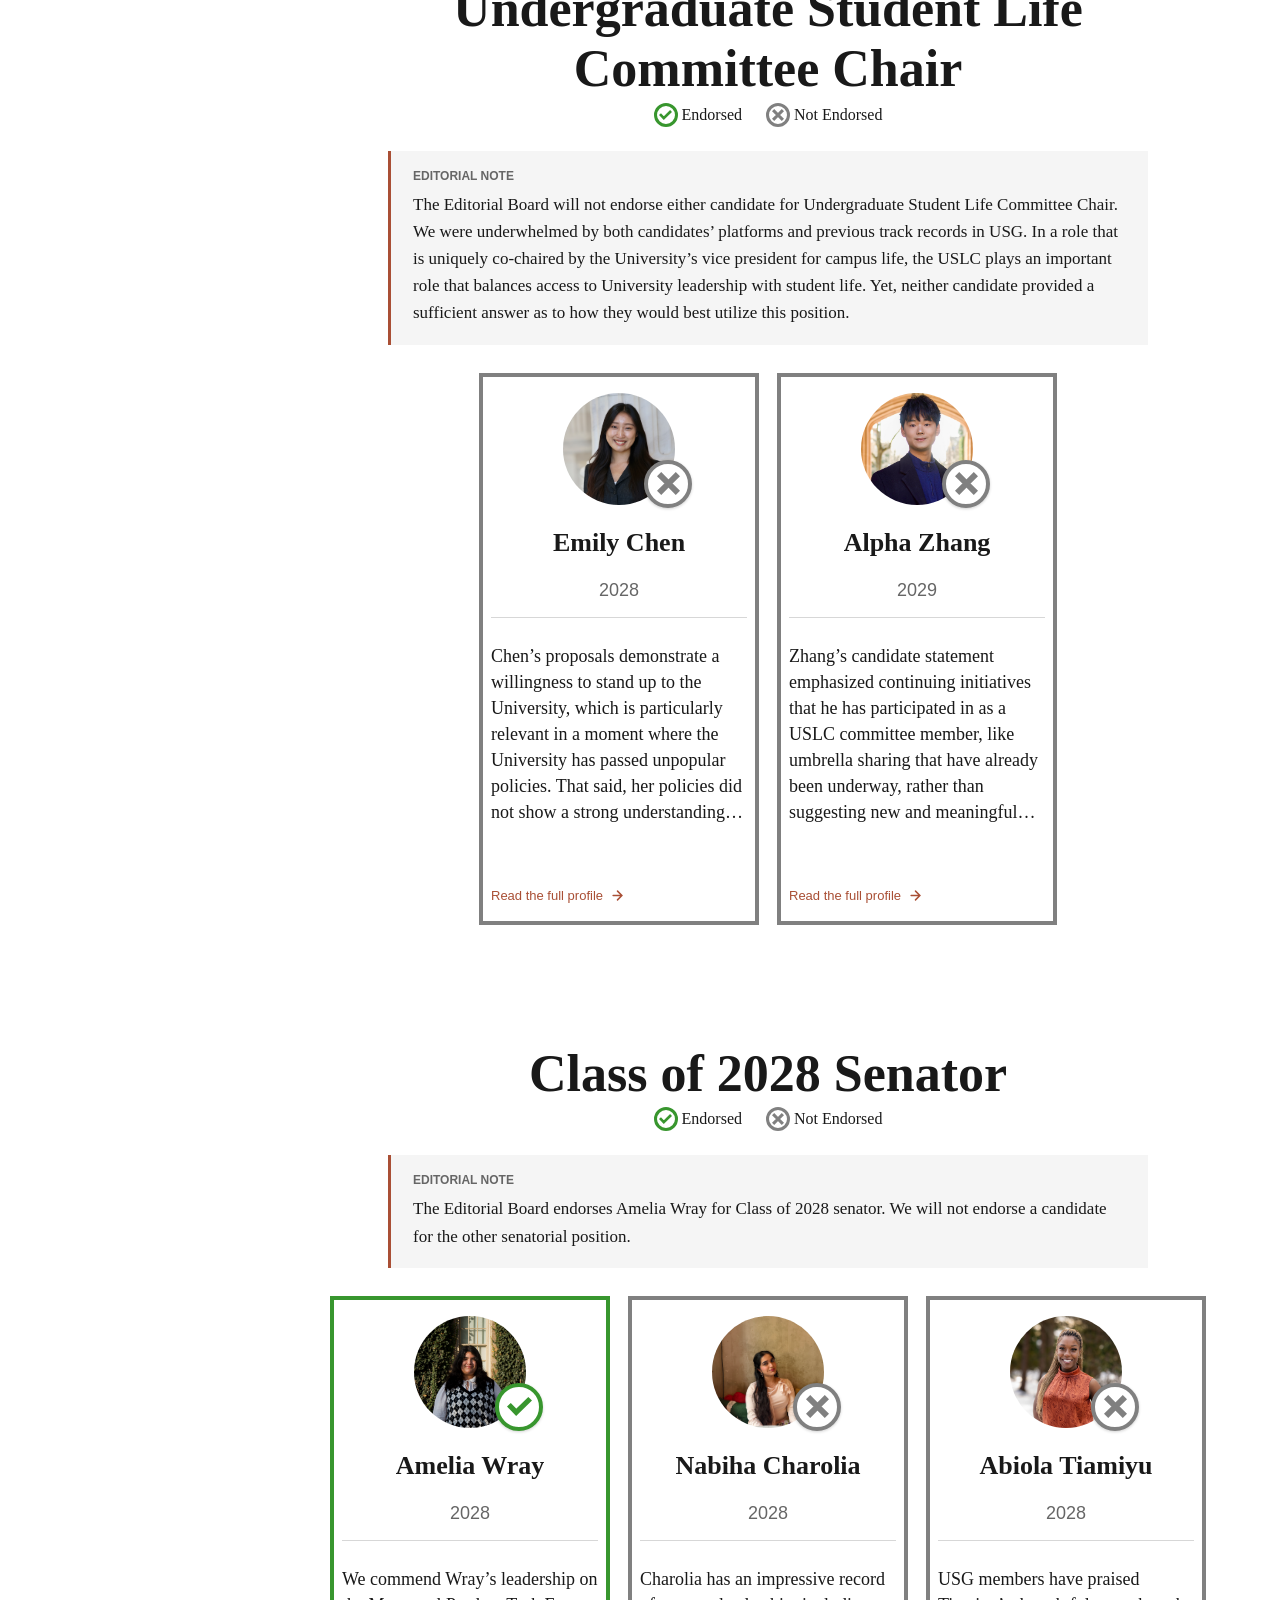
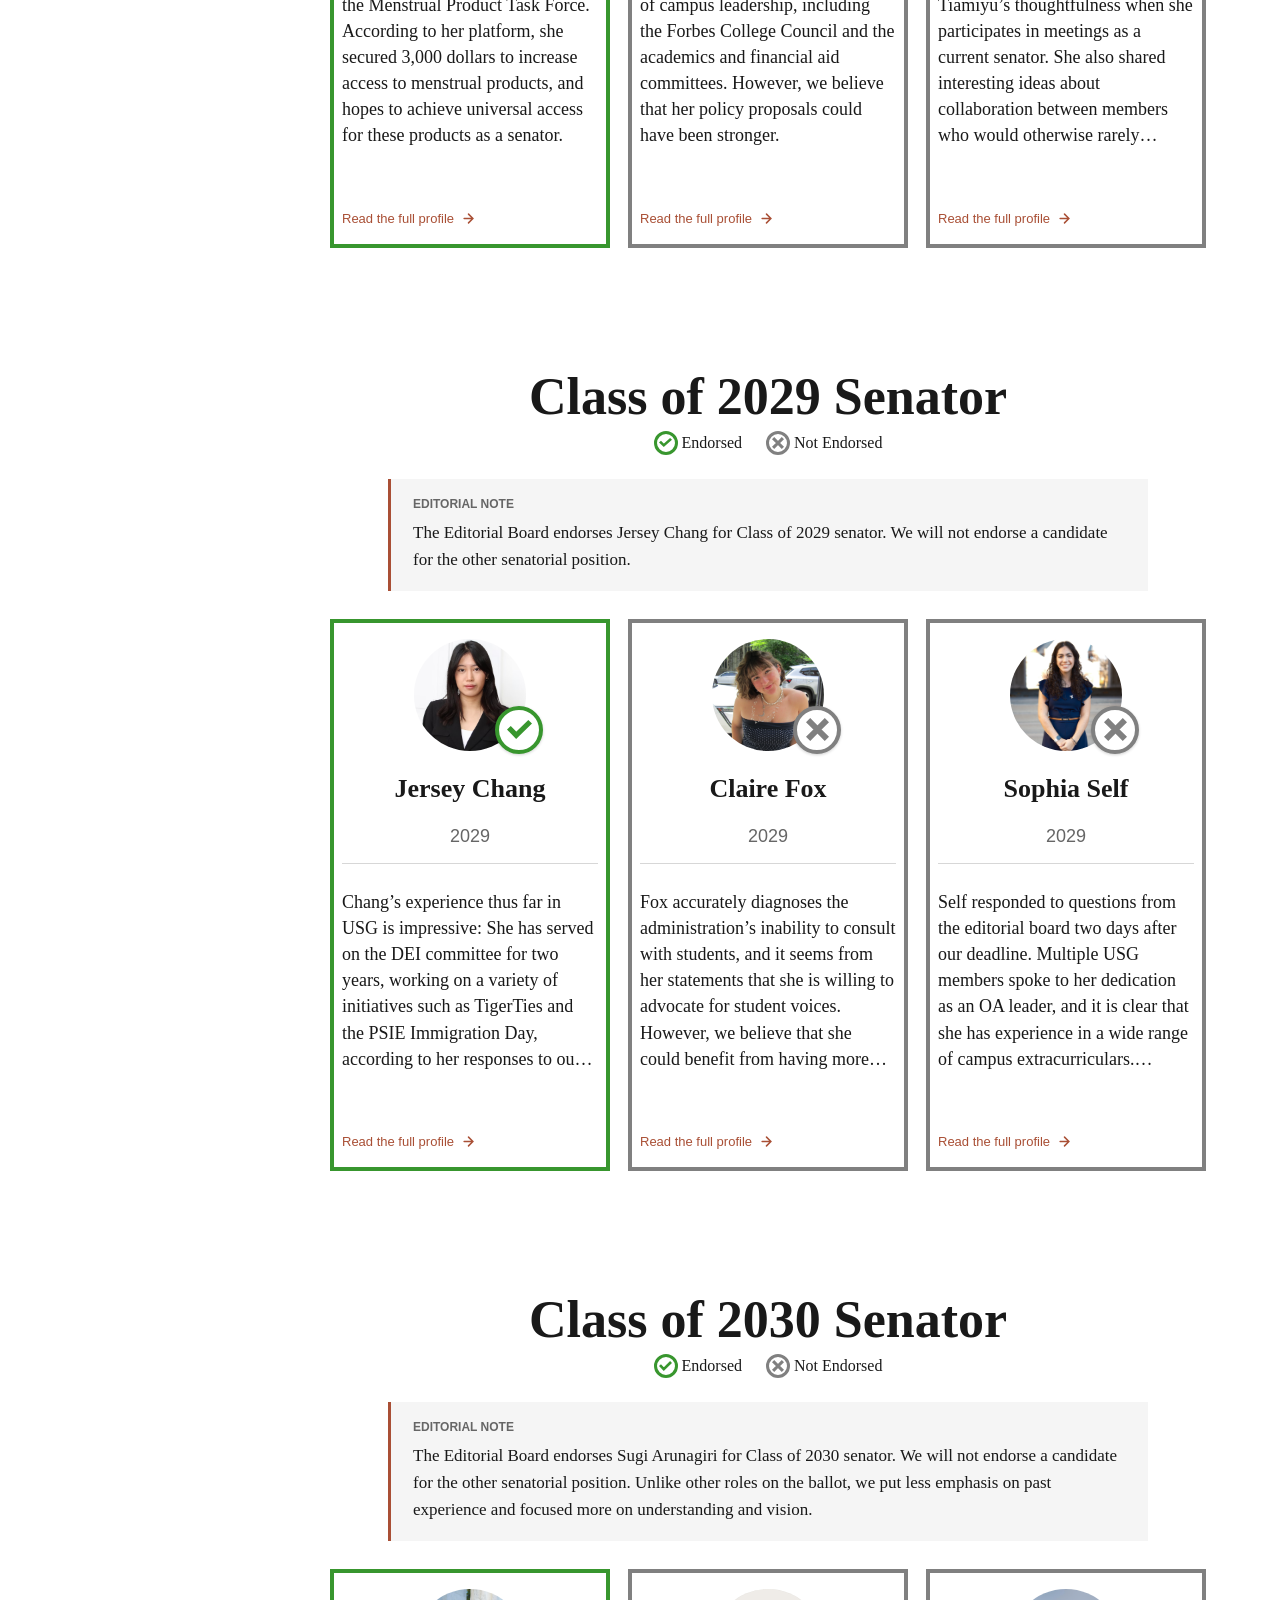
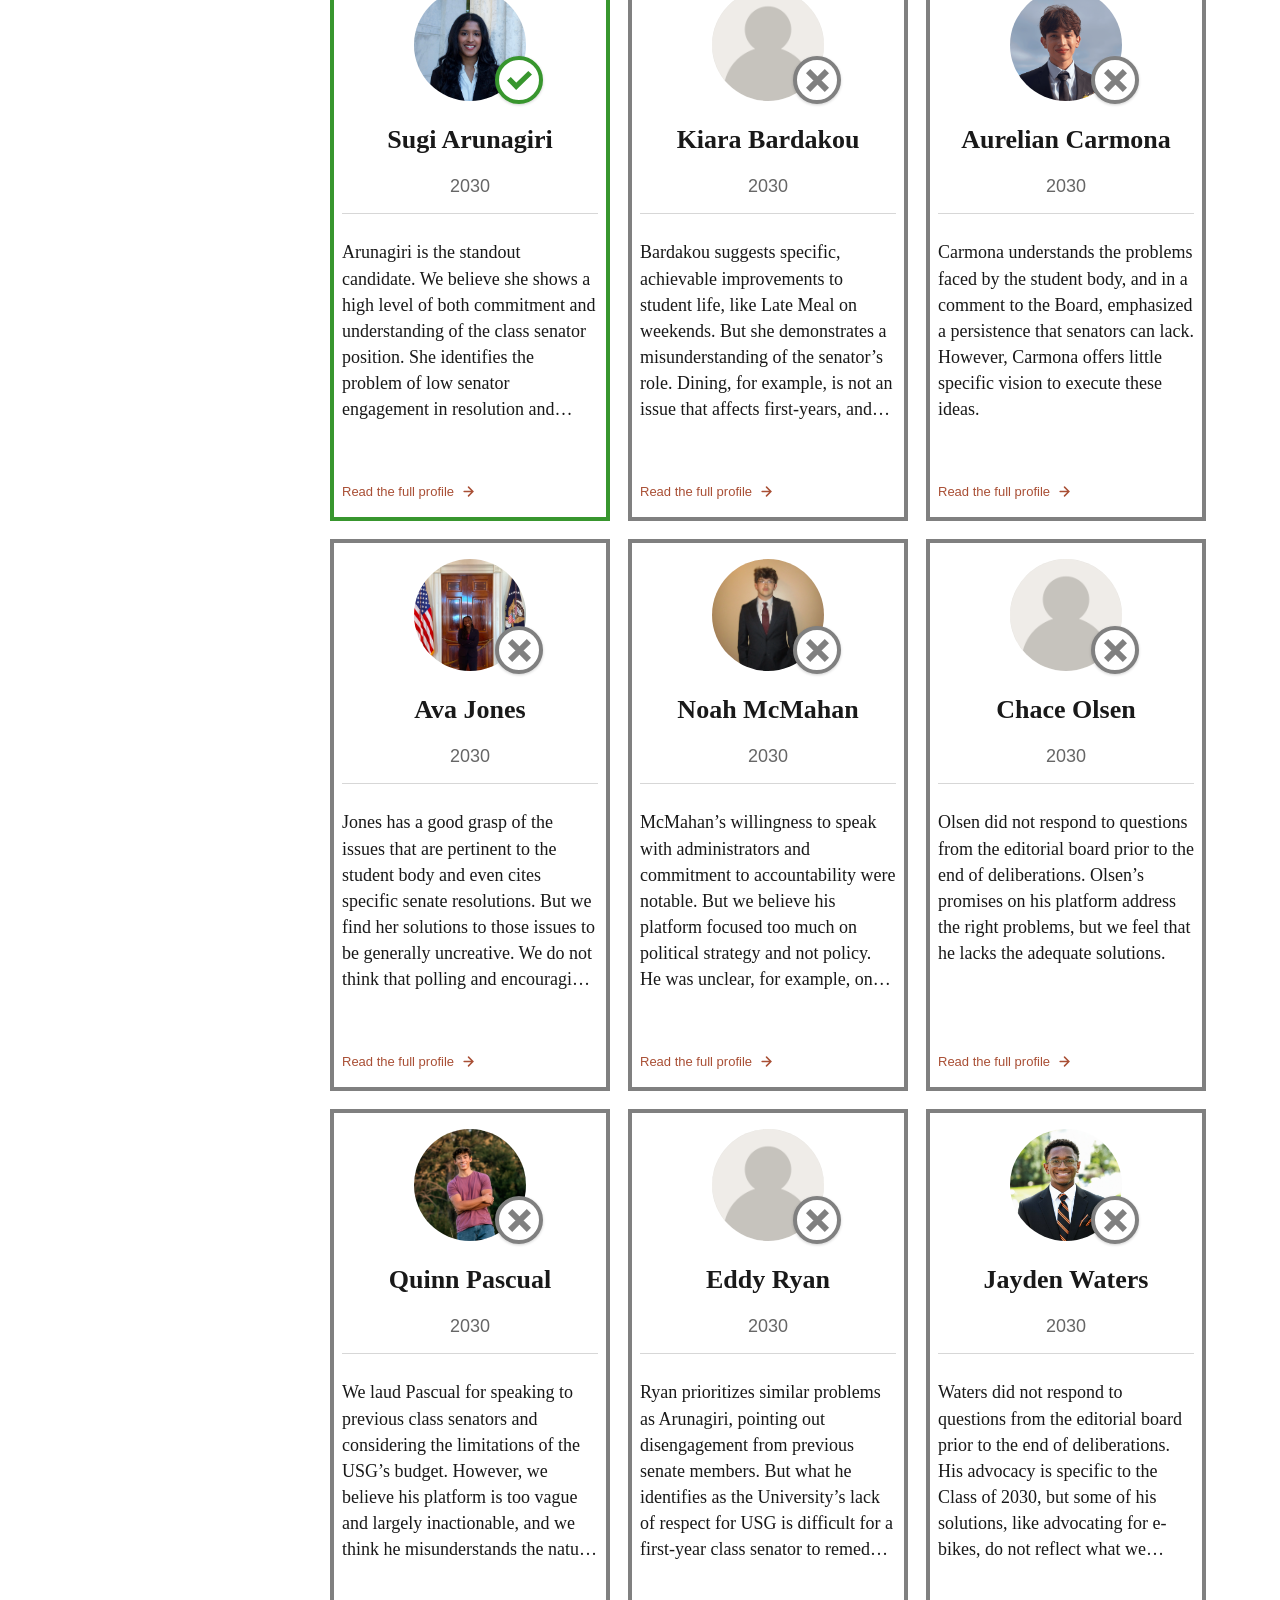
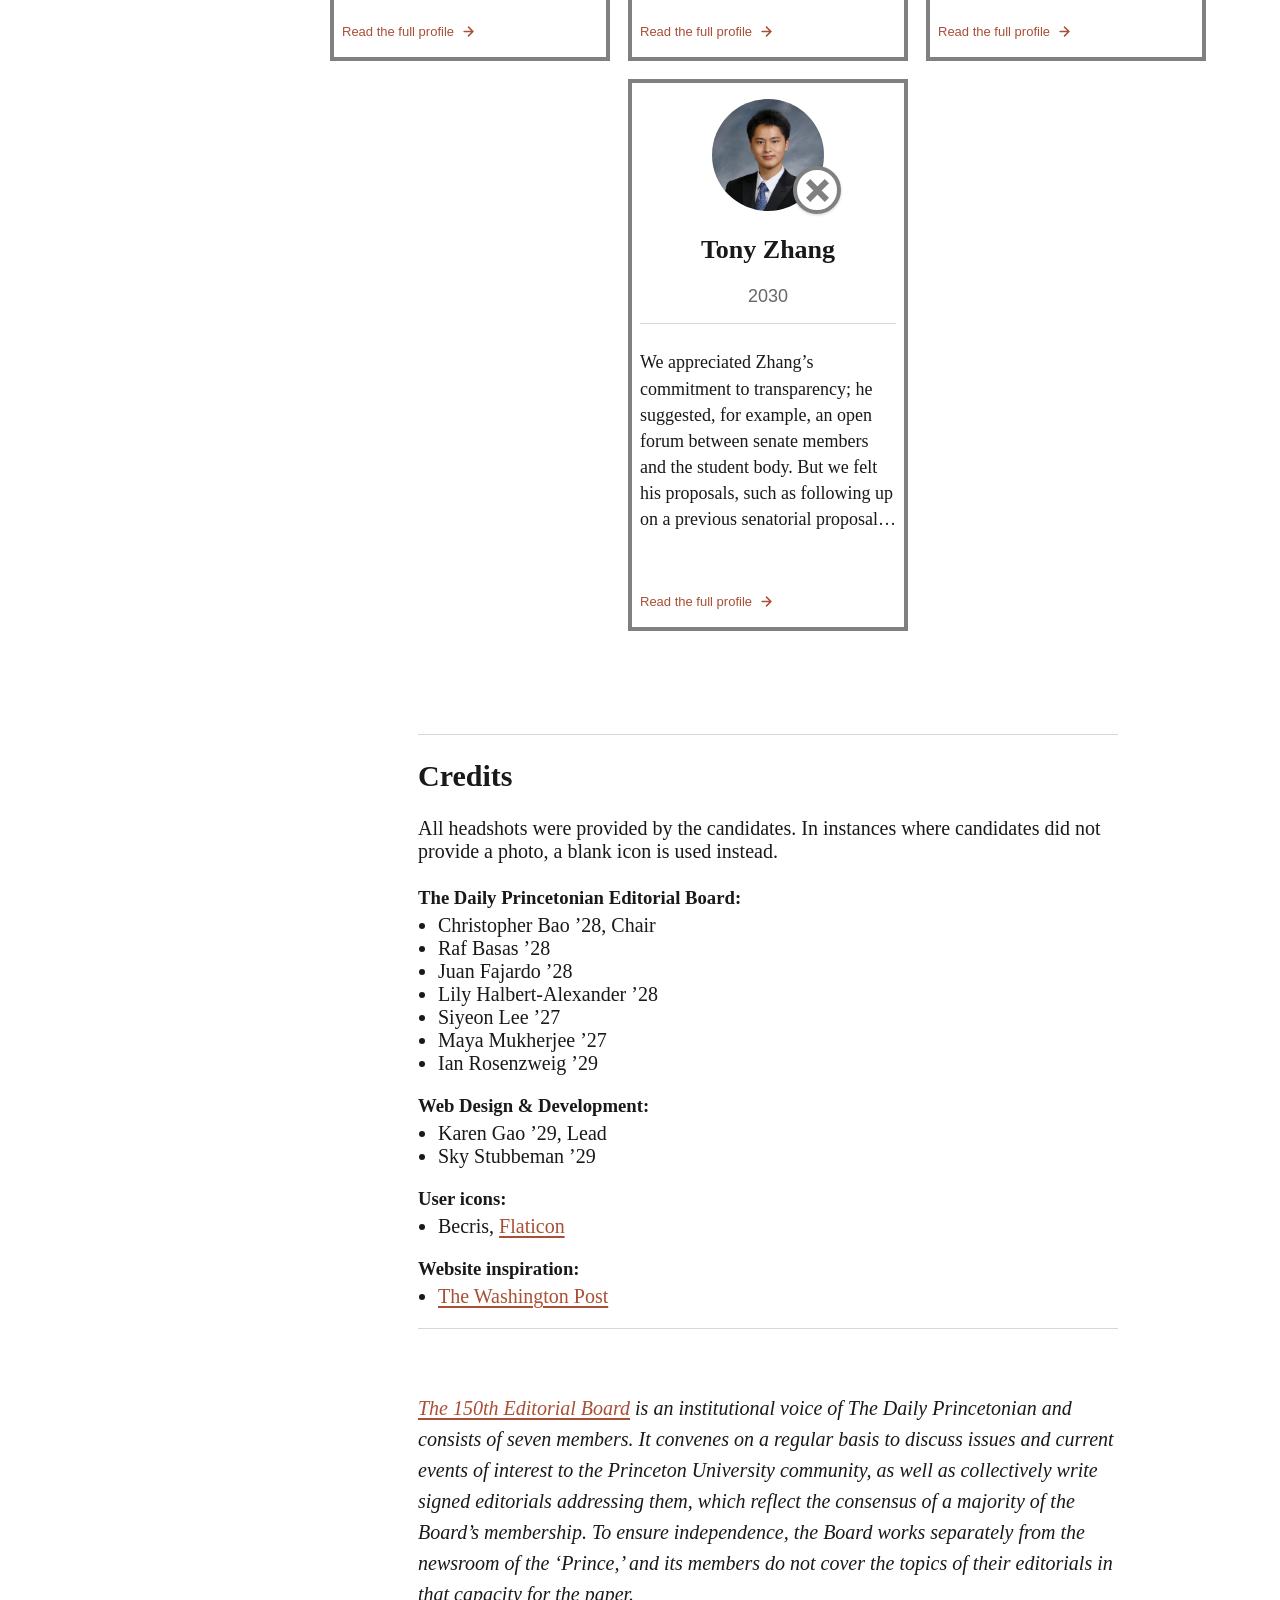
==== commit 90becb3f: "add headshot note, text edits" ====
--- a/index.html
+++ b/index.html
@@ -170,7 +170,7 @@
           </div>
           <aside class="race-editorial-note" aria-label="Academics committee chair editorial note">
             <h3>Editorial note</h3>
-            <p>The Editorial Board will not endorse a candidate for the Academics Committee Chair.</p>
+            <p>The Editorial Board will not endorse a candidate for Academics Committee Chair.</p>
             <br/>
             <p>Current USG members spoke to us about the importance of an active and assertive Academics Committee Chair who is persistent in their communication with administrators. This is a role with considerable influence, especially with controversial issues like the ChatGPT pilot, proctoring, and changes to the Writing Seminar program. A contentious race would indicate student interest in academic policy, and pressure candidates to be specific and innovative in their platforms. We hope that more students run in the next election cycle.</p>
           </aside>
@@ -354,6 +354,8 @@
         <section class="credits">
           <img src="./assets/b5910.svg" alt="" />
           <h2 id="credits">Credits</h2>
+
+          <p>All headshots were provided by the candidates. In instances where candidates did not provide a photo, a blank icon is used instead.</p>
 
           <h3><strong>The Daily Princetonian Editorial Board:</strong></h3>
           <ul class="credits-list">
--- a/styles.css
+++ b/styles.css
@@ -464,7 +464,11 @@
   line-height: 1.55;
 }
 
-.editorial-note a {
+.editorial-intro a:any-link,
+.credits a:any-link,
+.editorial-note a:any-link,
+.candidate-background a:any-link,
+.profile-copy a:any-link {
   color: #a94f35;
   font: inherit;
   text-underline-offset: 3px;
@@ -779,3 +783,4 @@
 }
 
 .modal-open .section-sidebar { visibility: hidden; }
+
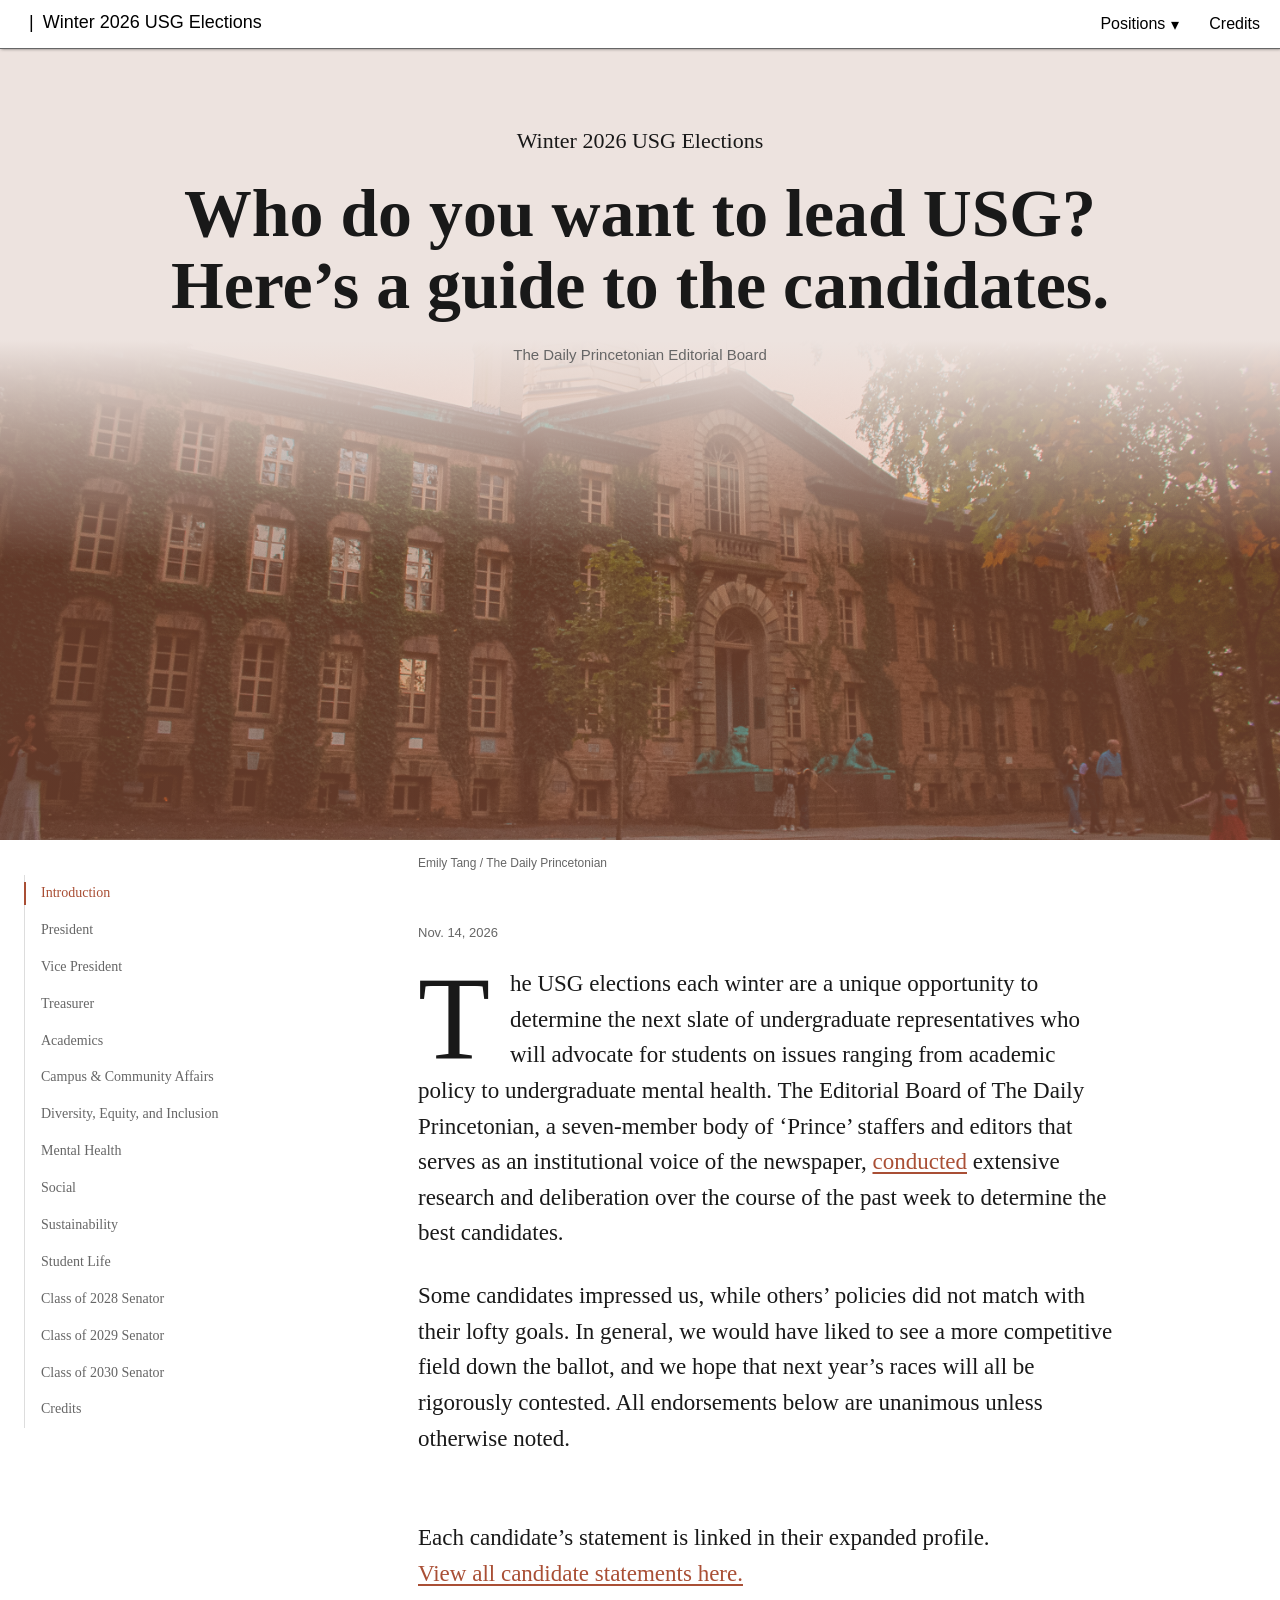
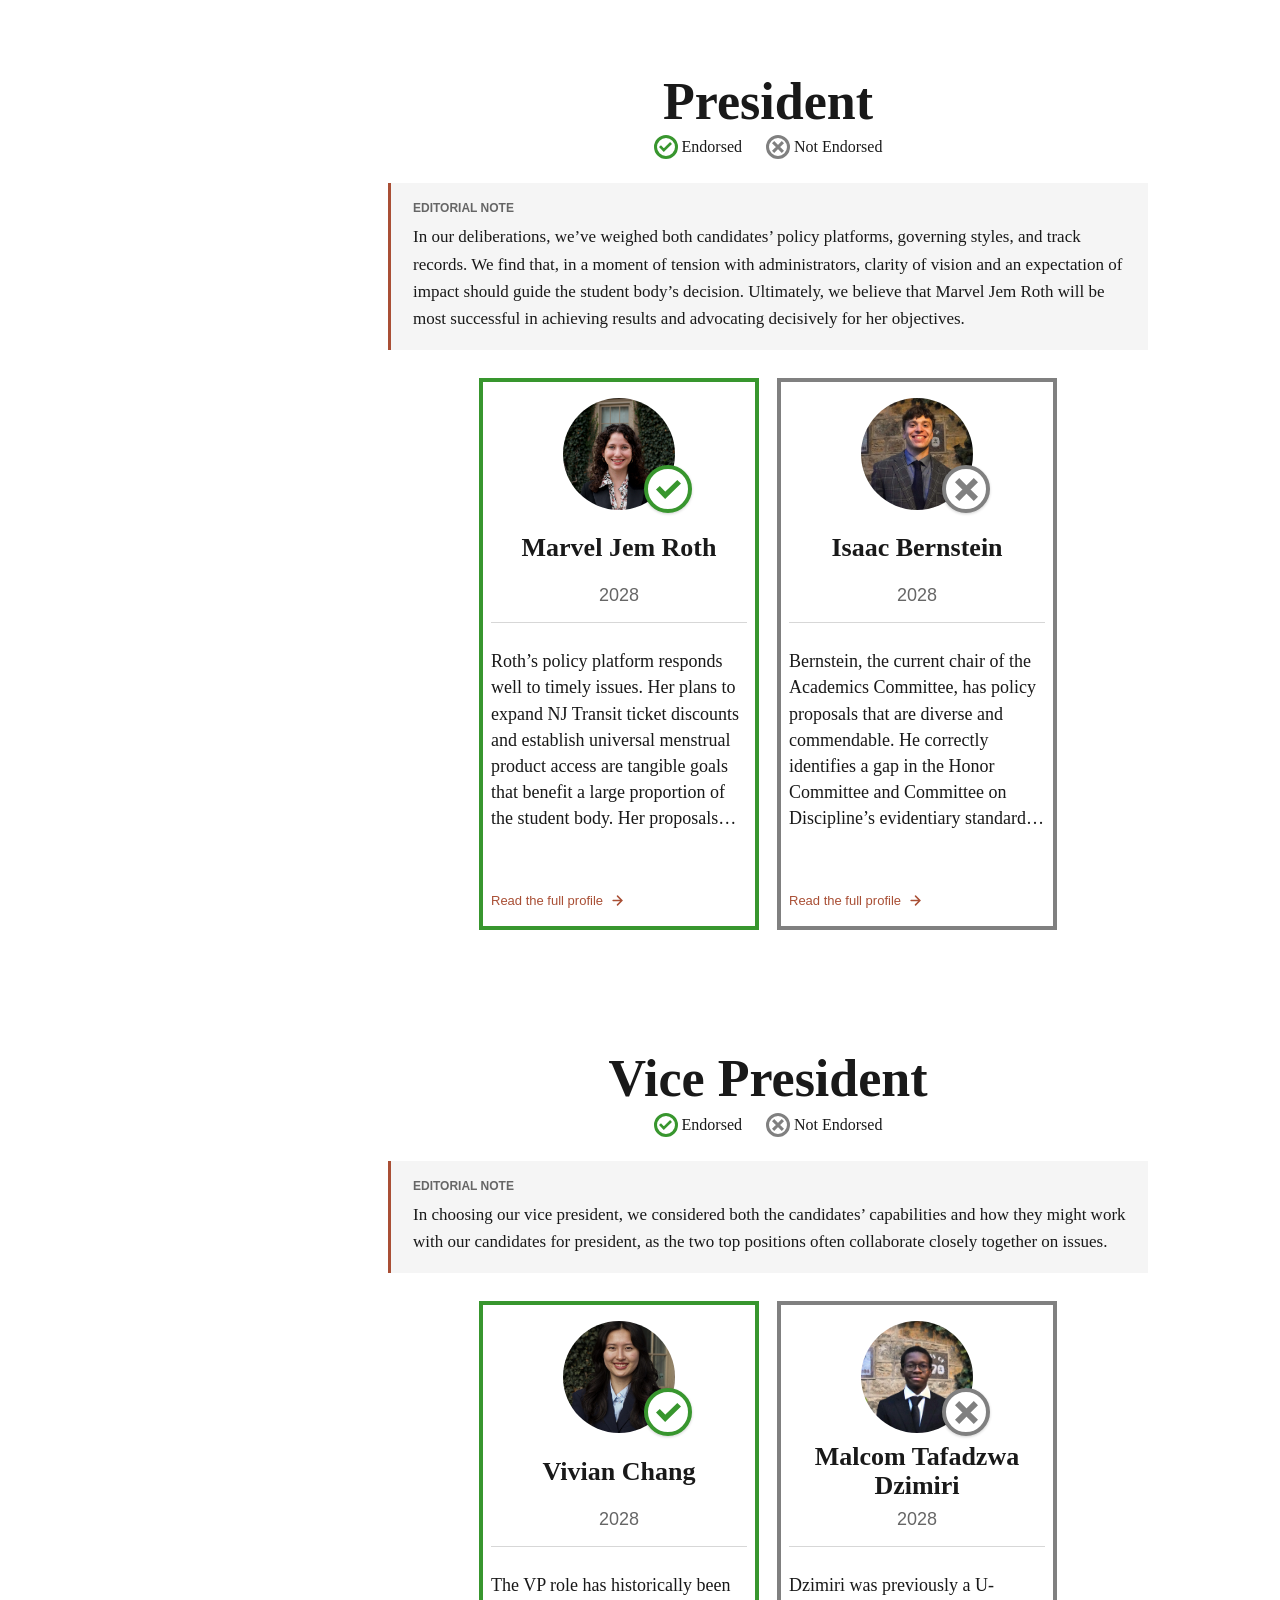
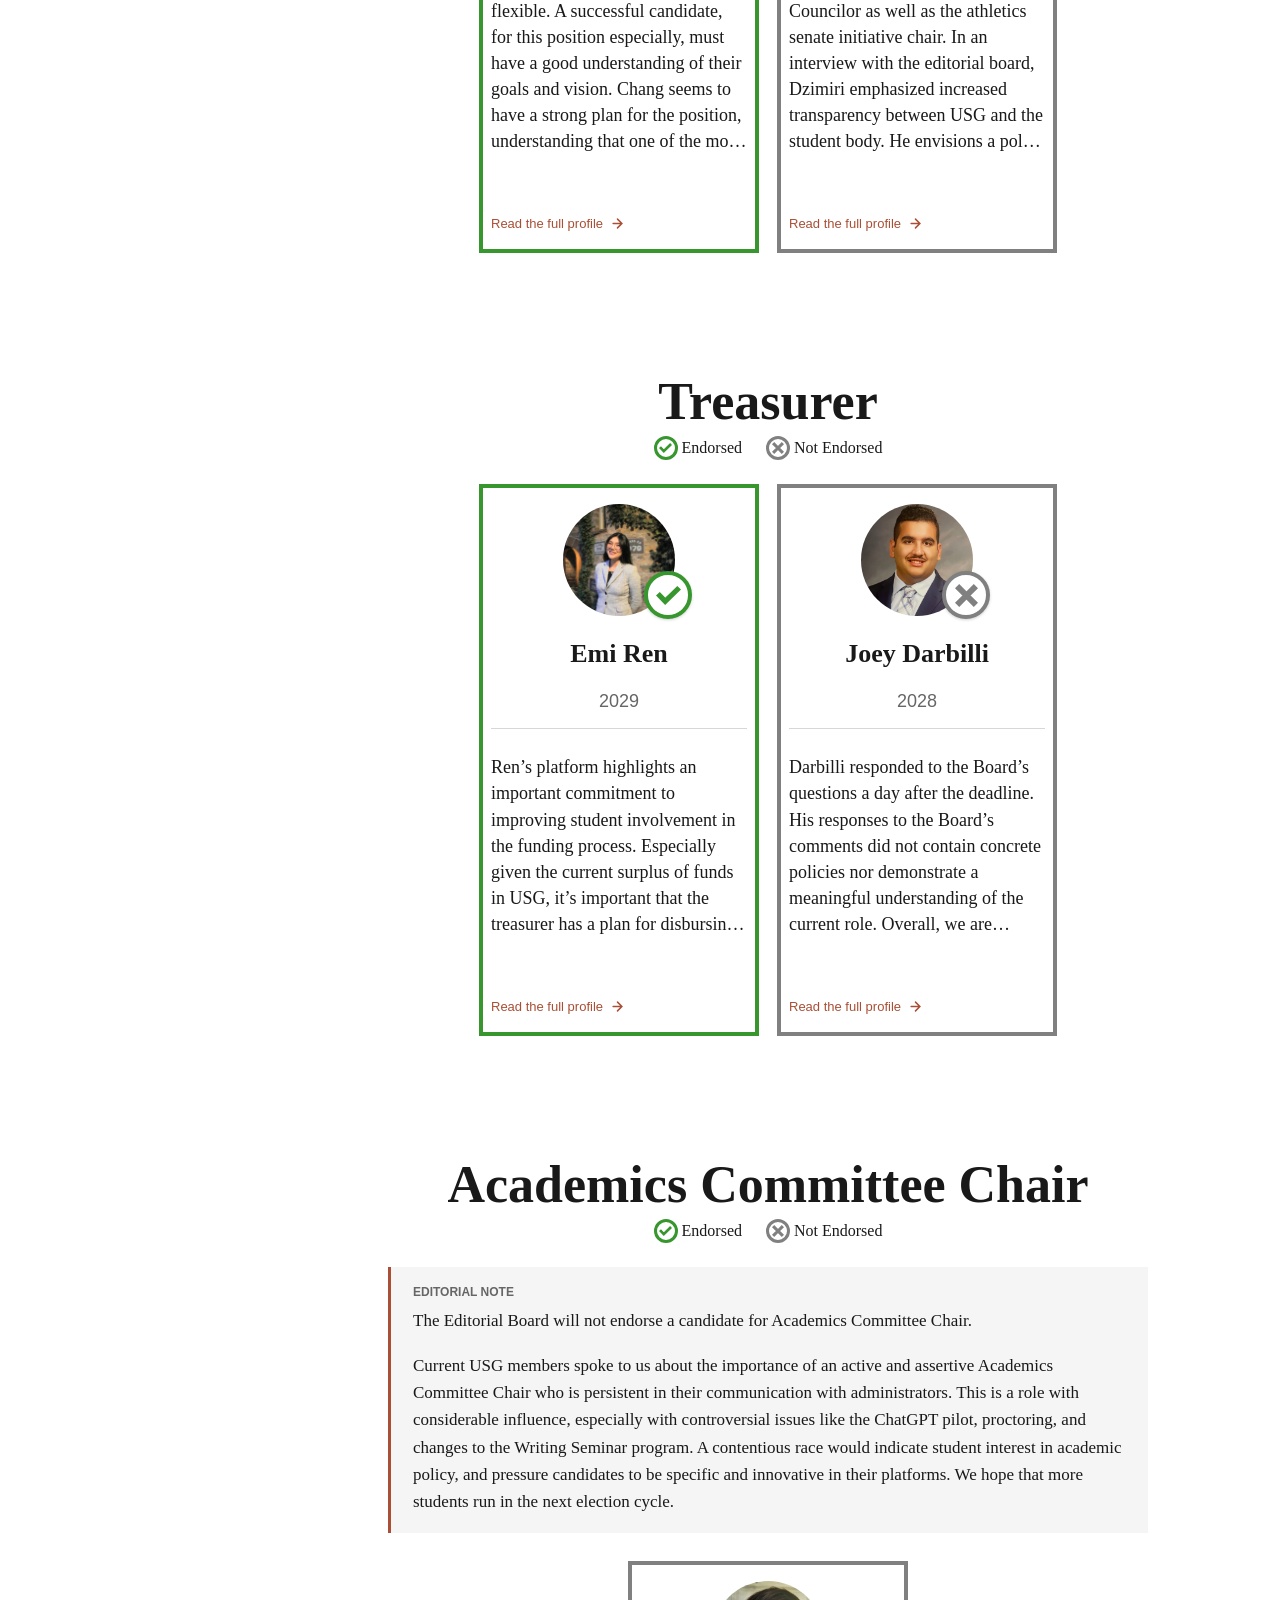
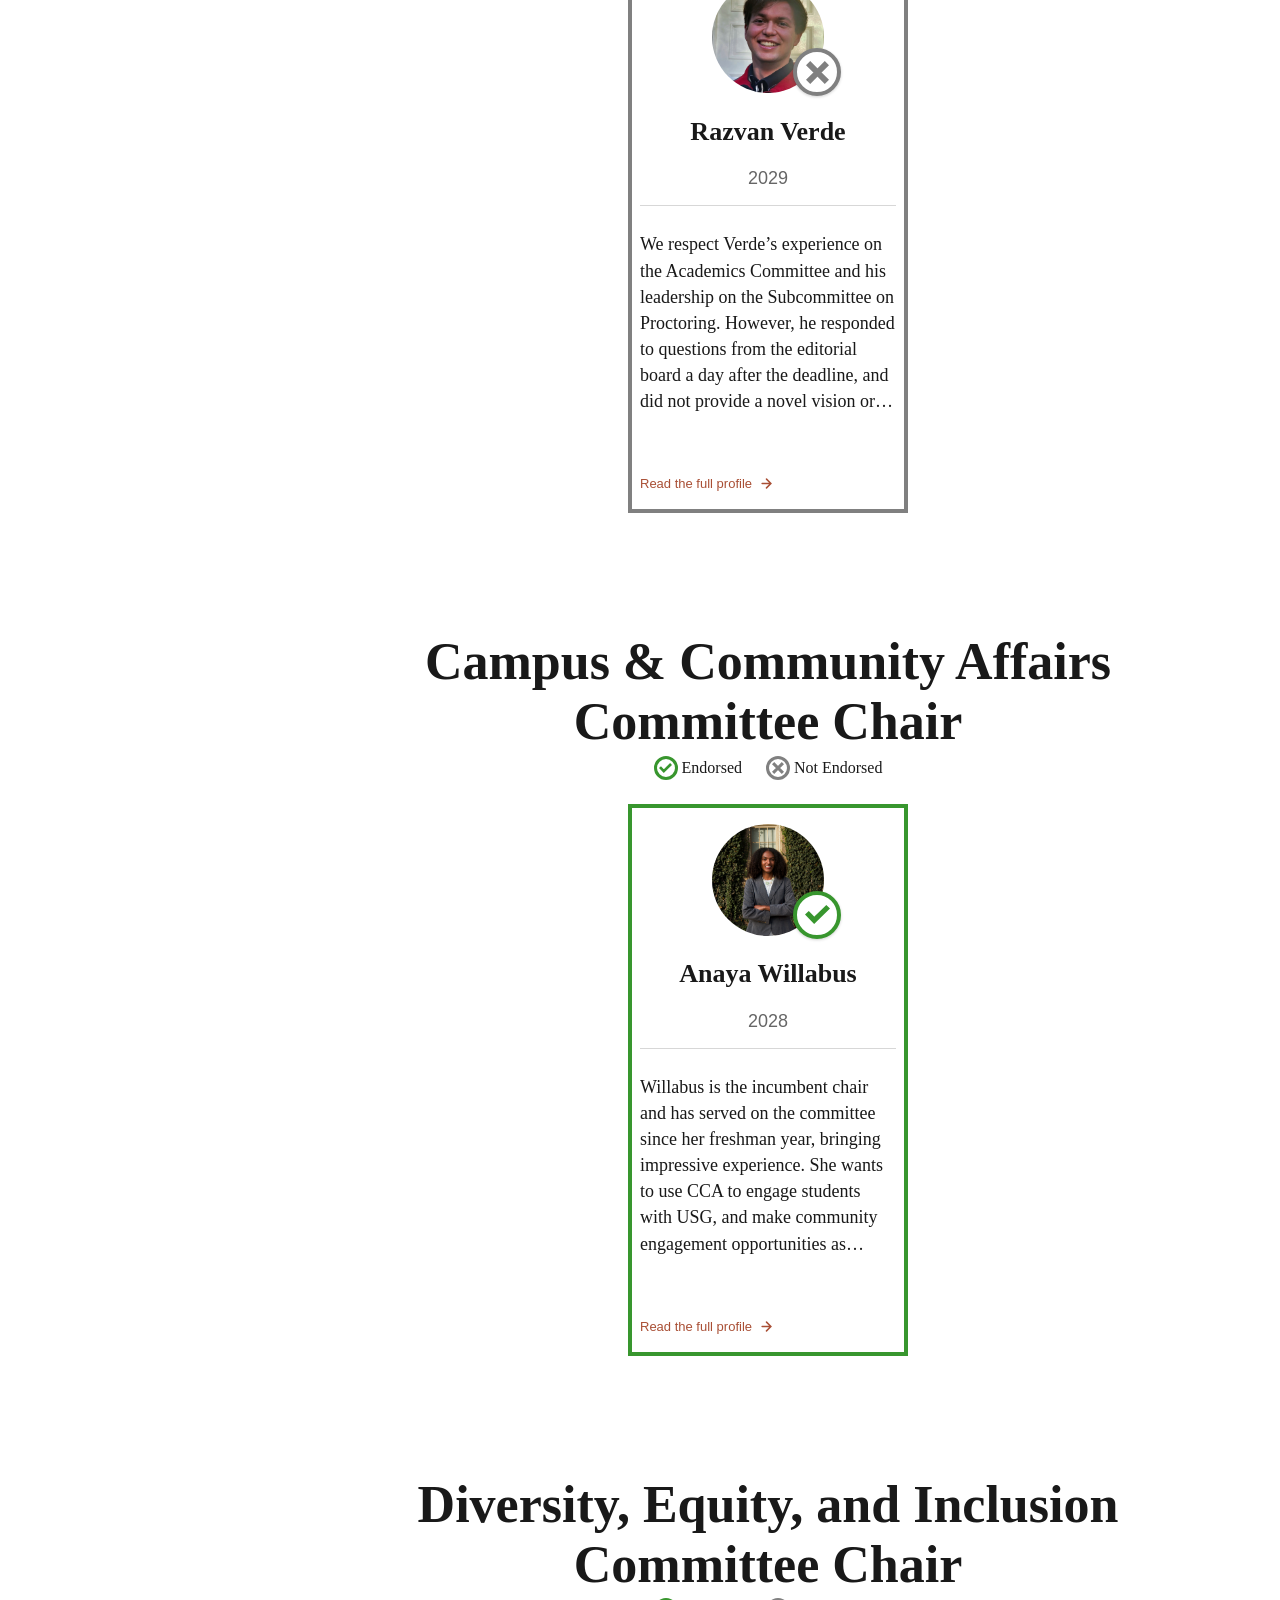
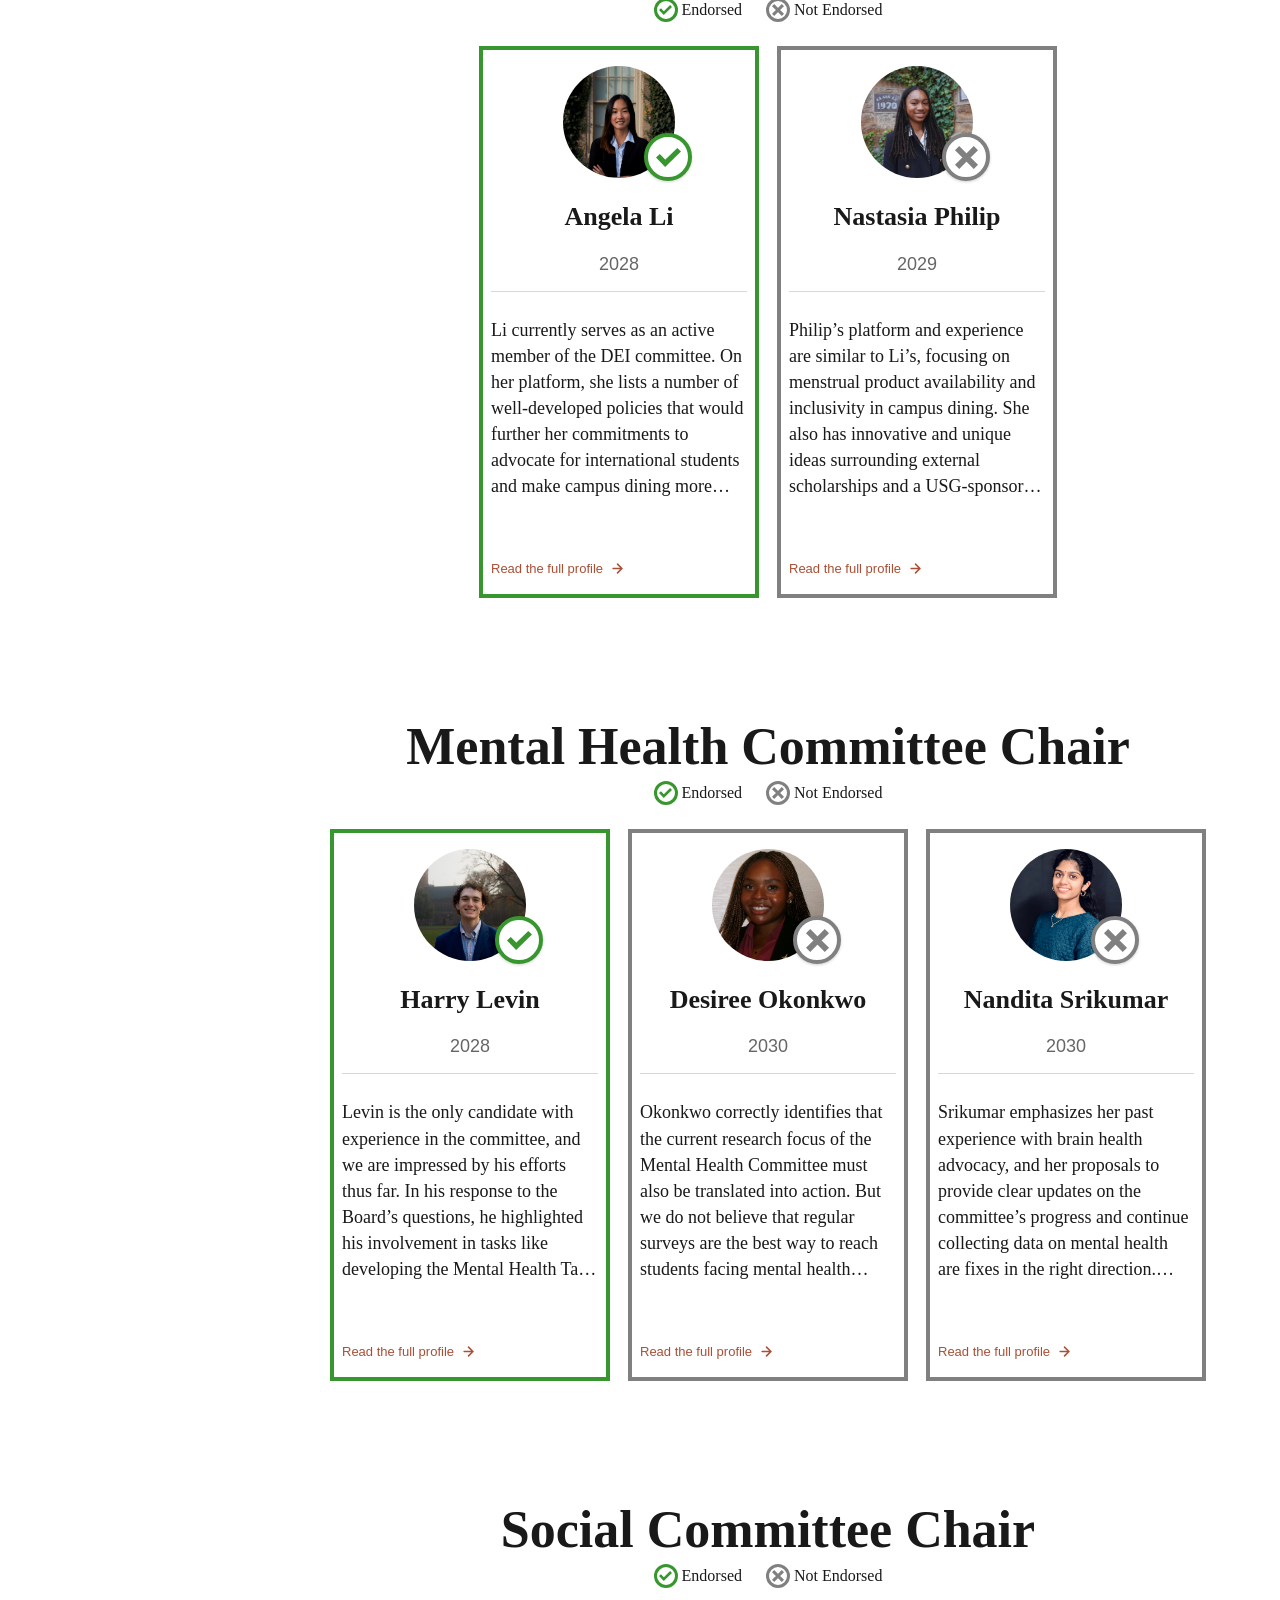
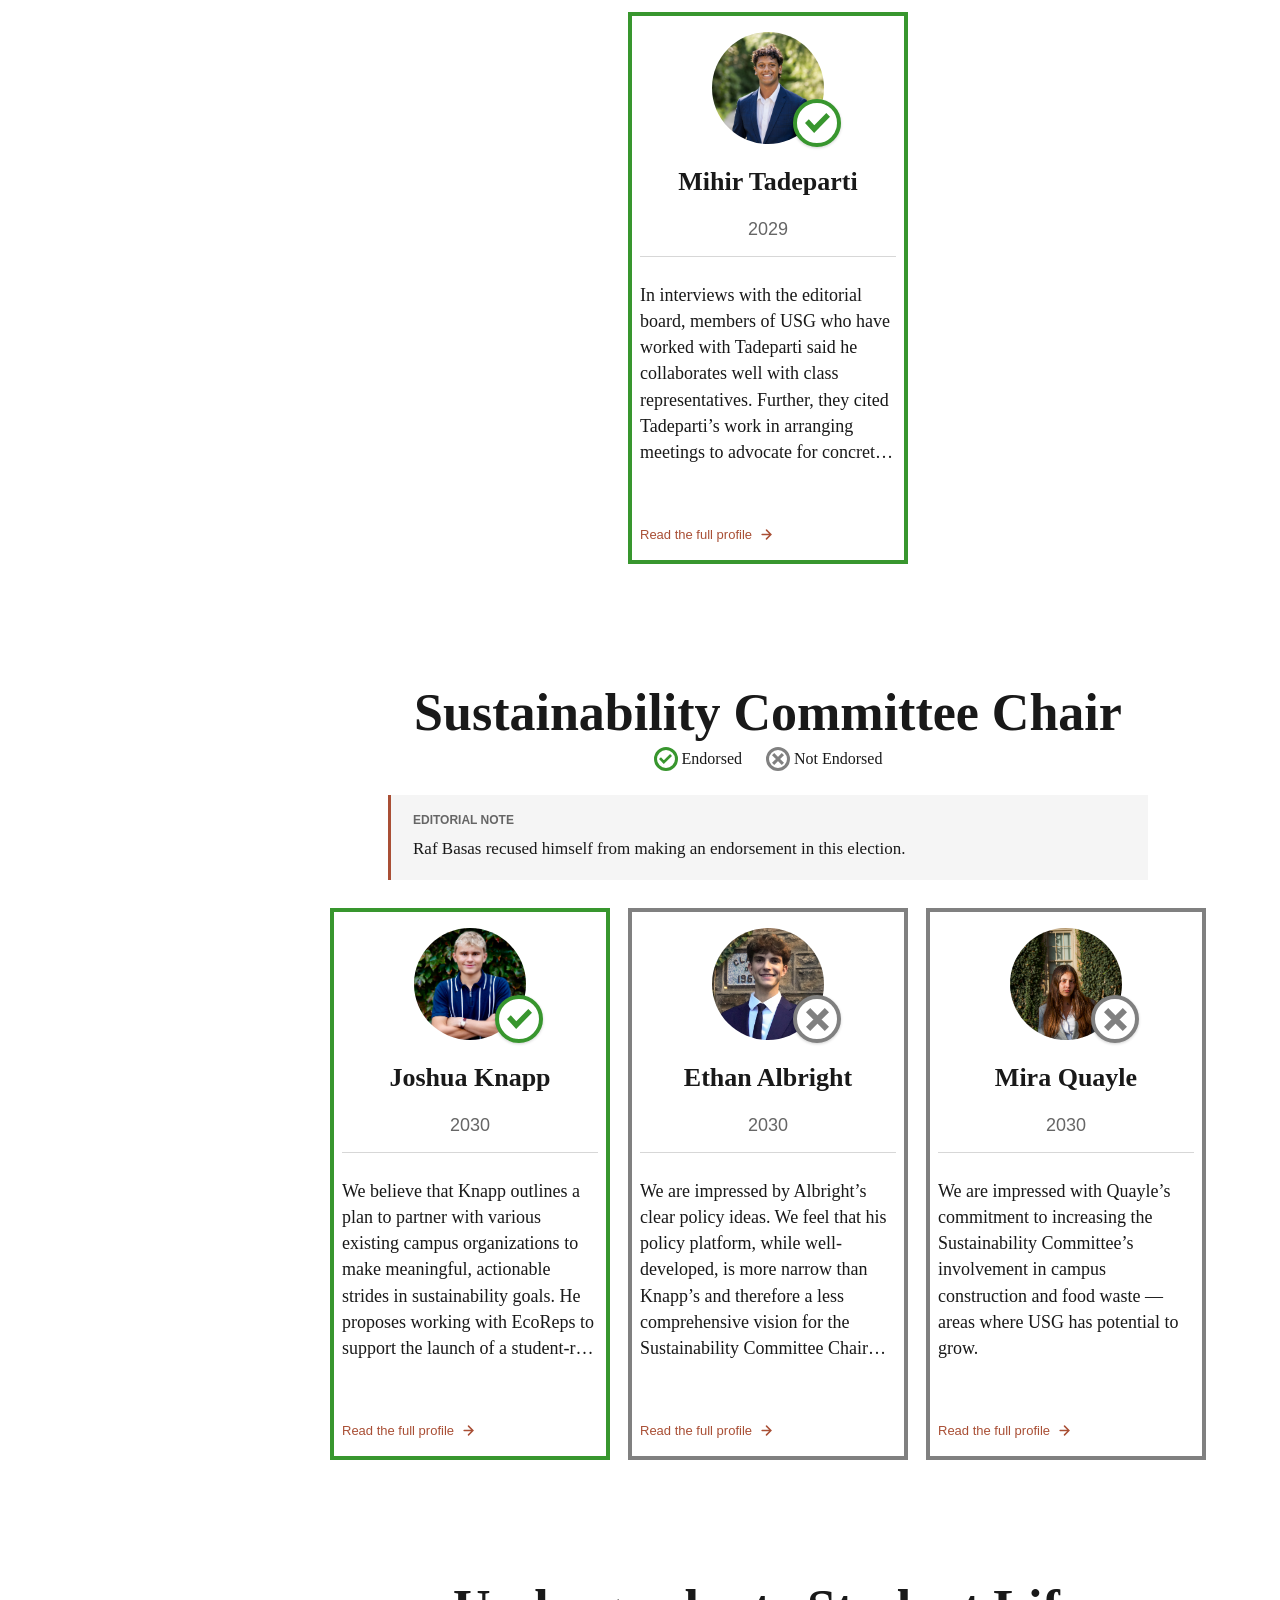
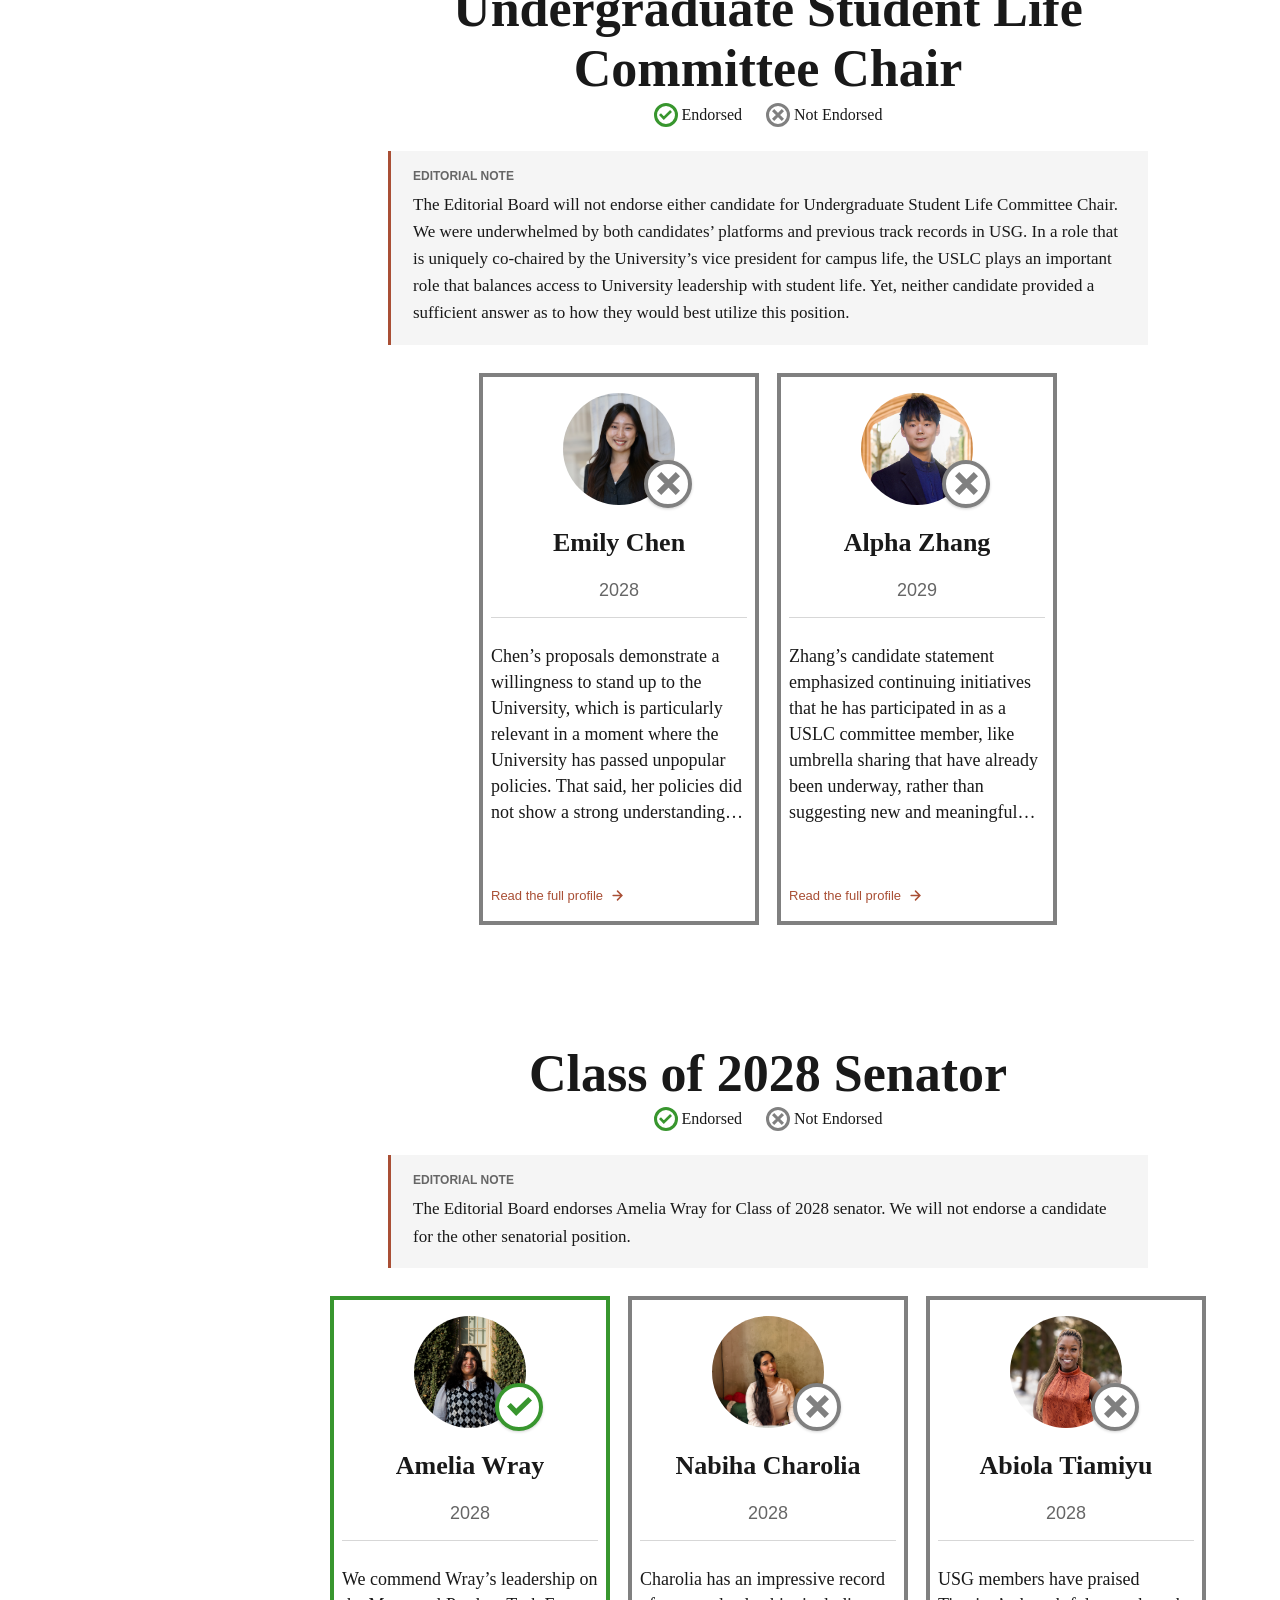
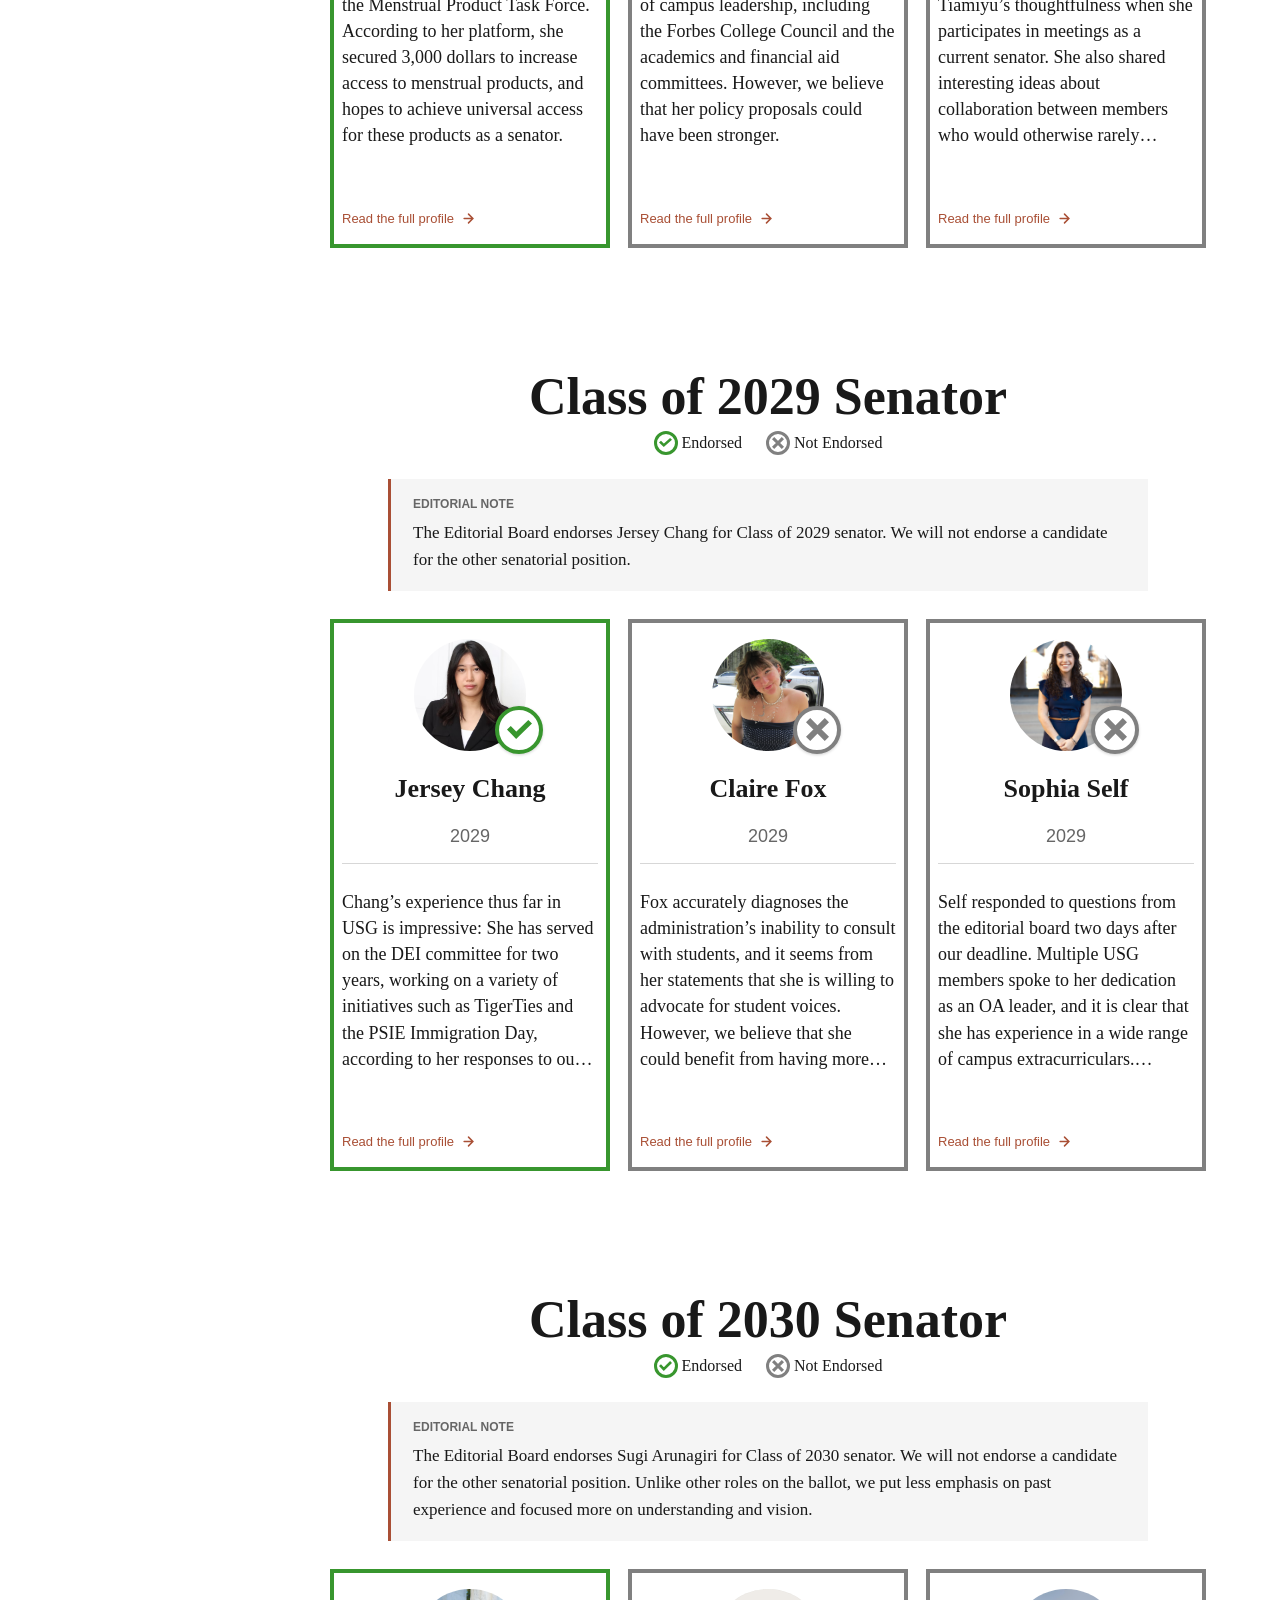
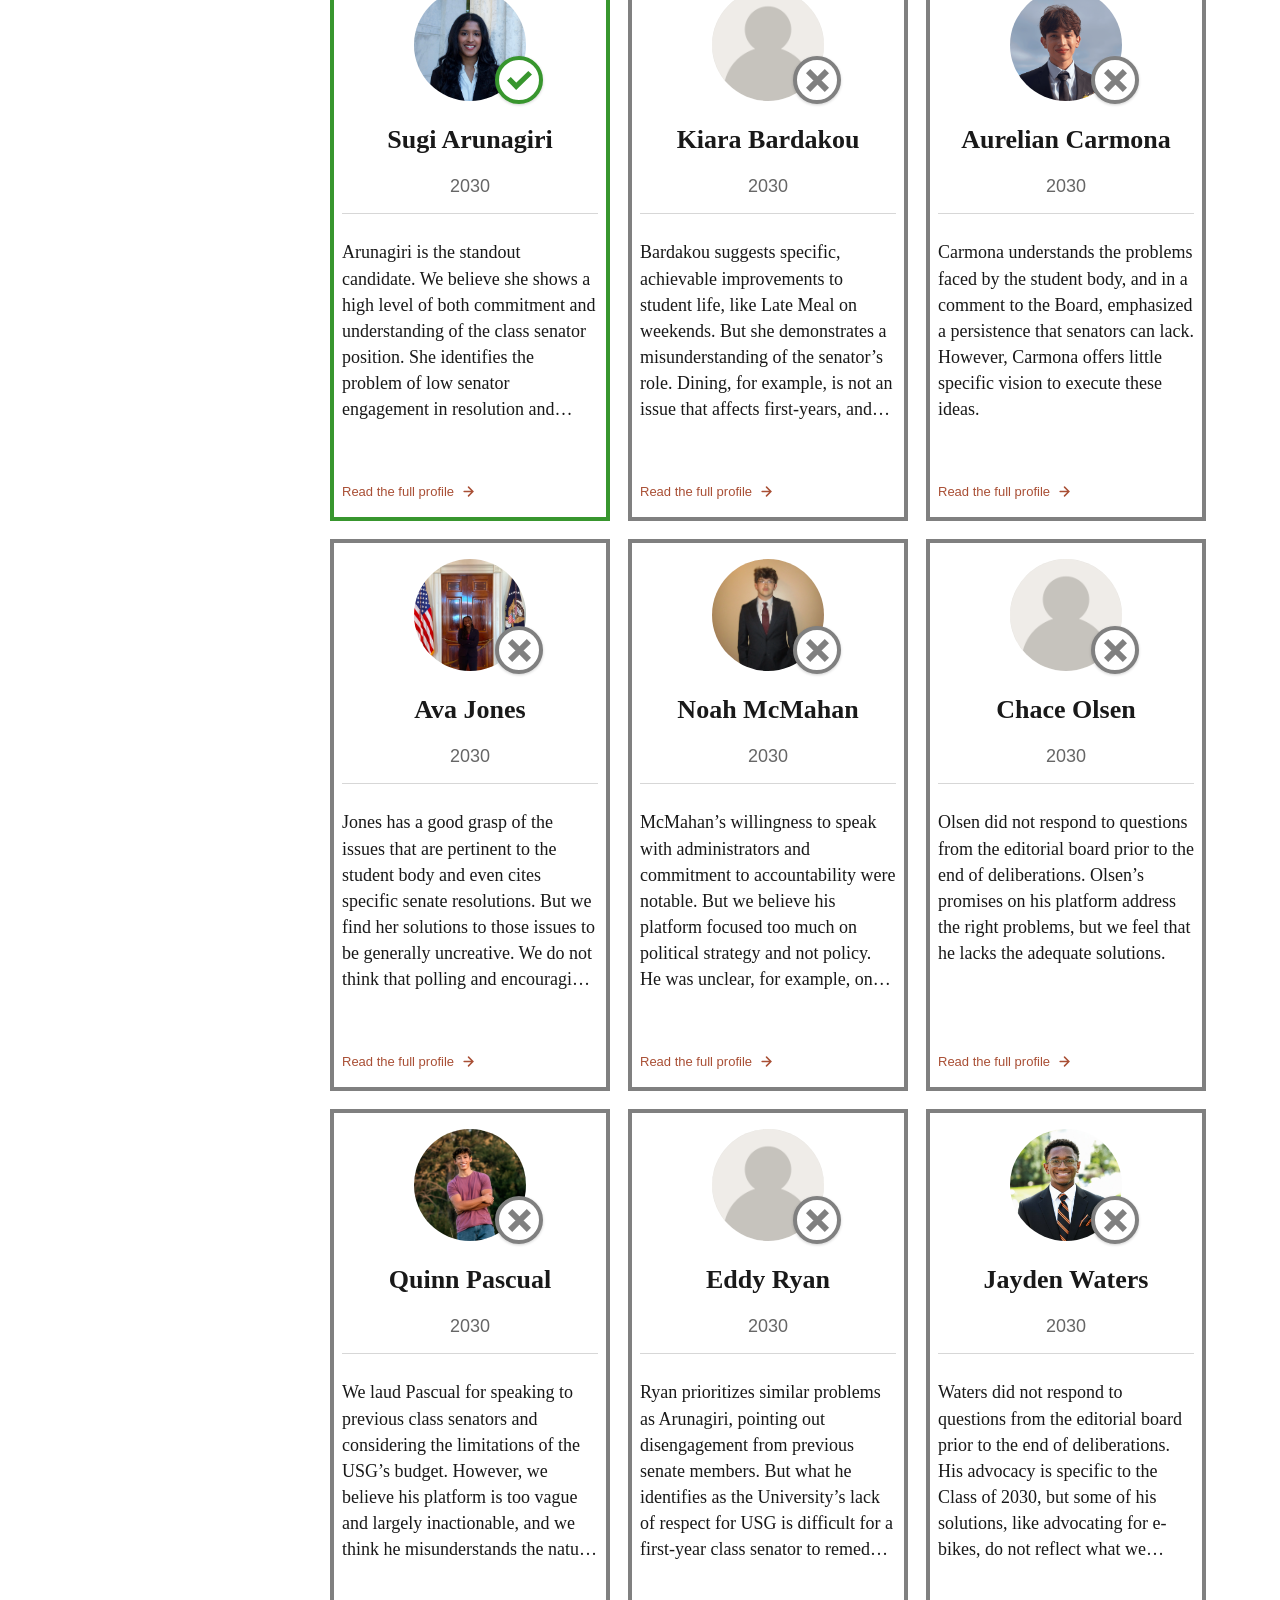
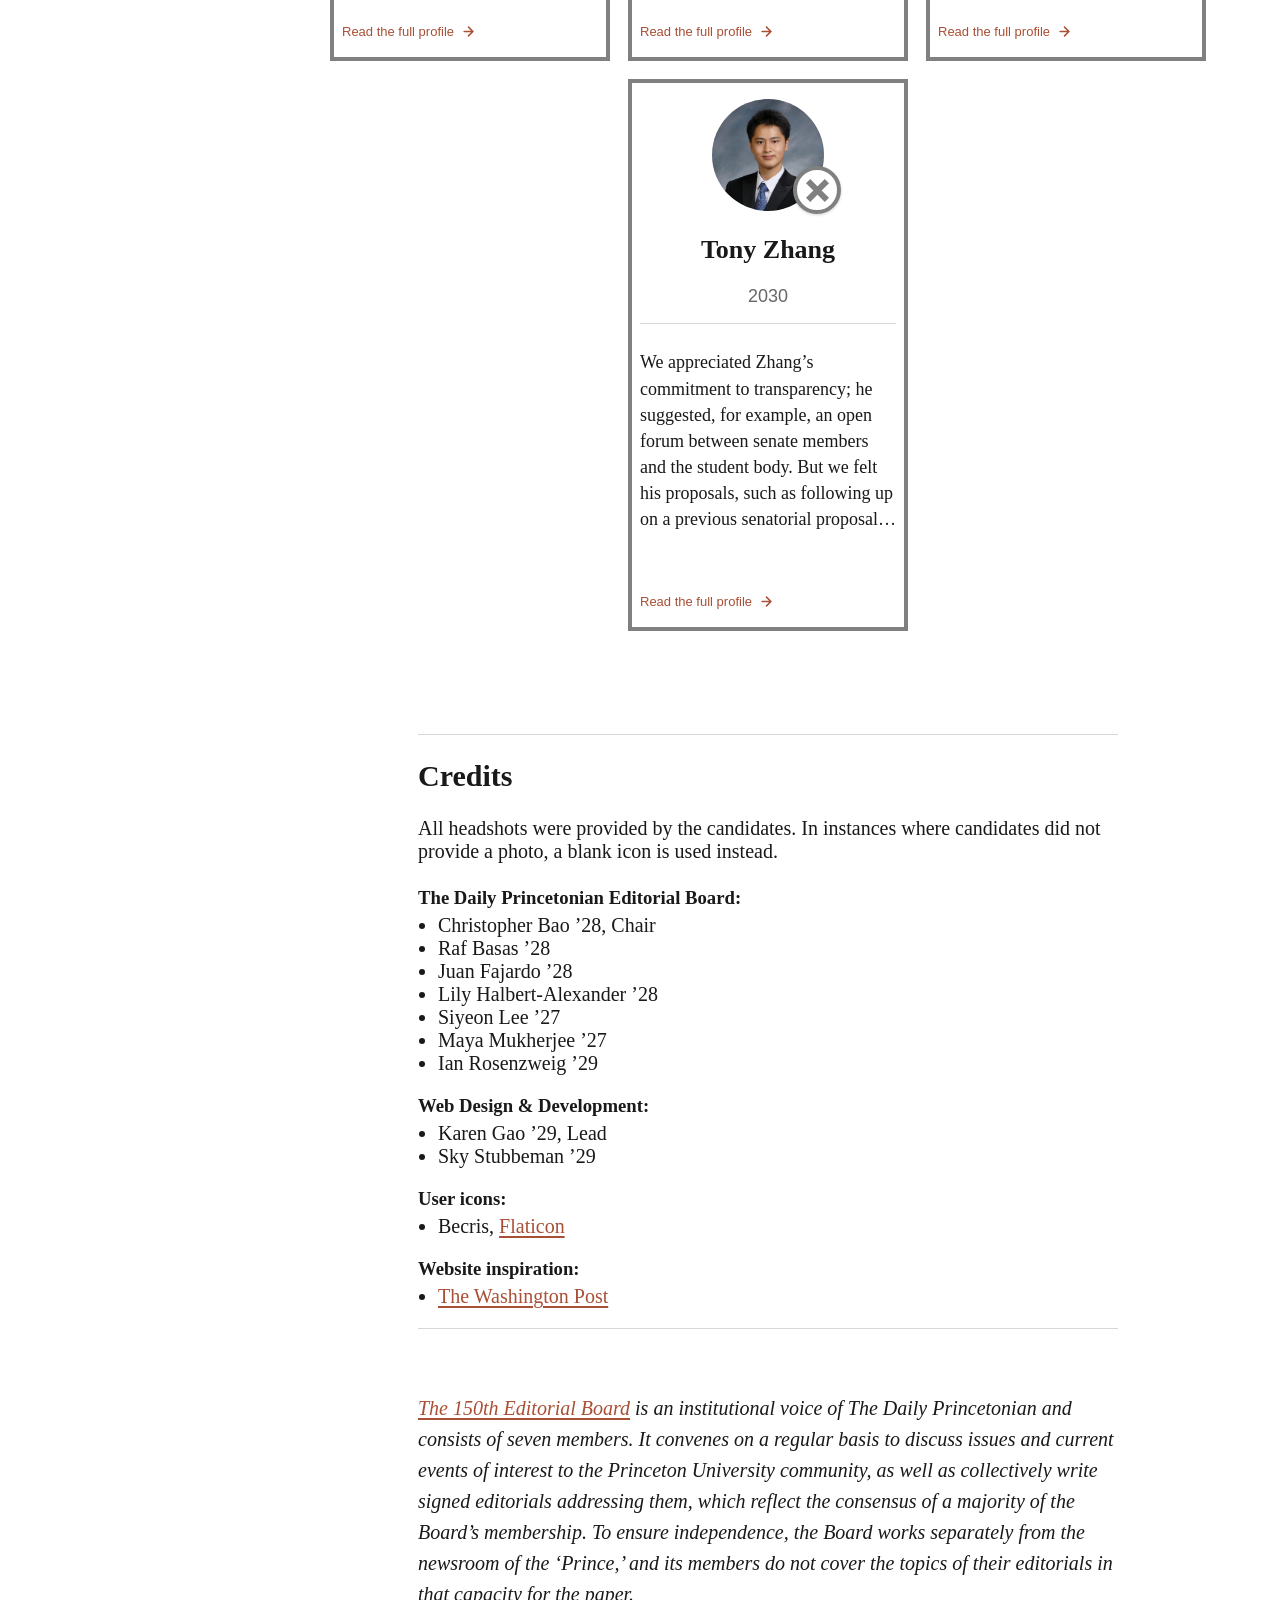
==== commit 80b502d0: "add corrections note" ====
--- a/index.html
+++ b/index.html
@@ -396,6 +396,12 @@
               is an institutional voice of The Daily Princetonian and consists of seven members. It convenes on a regular basis to discuss issues and current events of interest to the Princeton University community, as well as collectively write signed editorials addressing them, which reflect the consensus of a majority of the Board’s membership. To ensure independence, the Board works separately from the newsroom of the ‘Prince,’ and its members do not cover the topics of their editorials in that capacity for the paper.
             </i>
           </p>
+          <br/>
+          <p>
+            <i>
+              Please send any corrections to corrections[at]dailyprincetonian.com.
+            </i>
+          </p>
         </section>
       </main>
     </div>
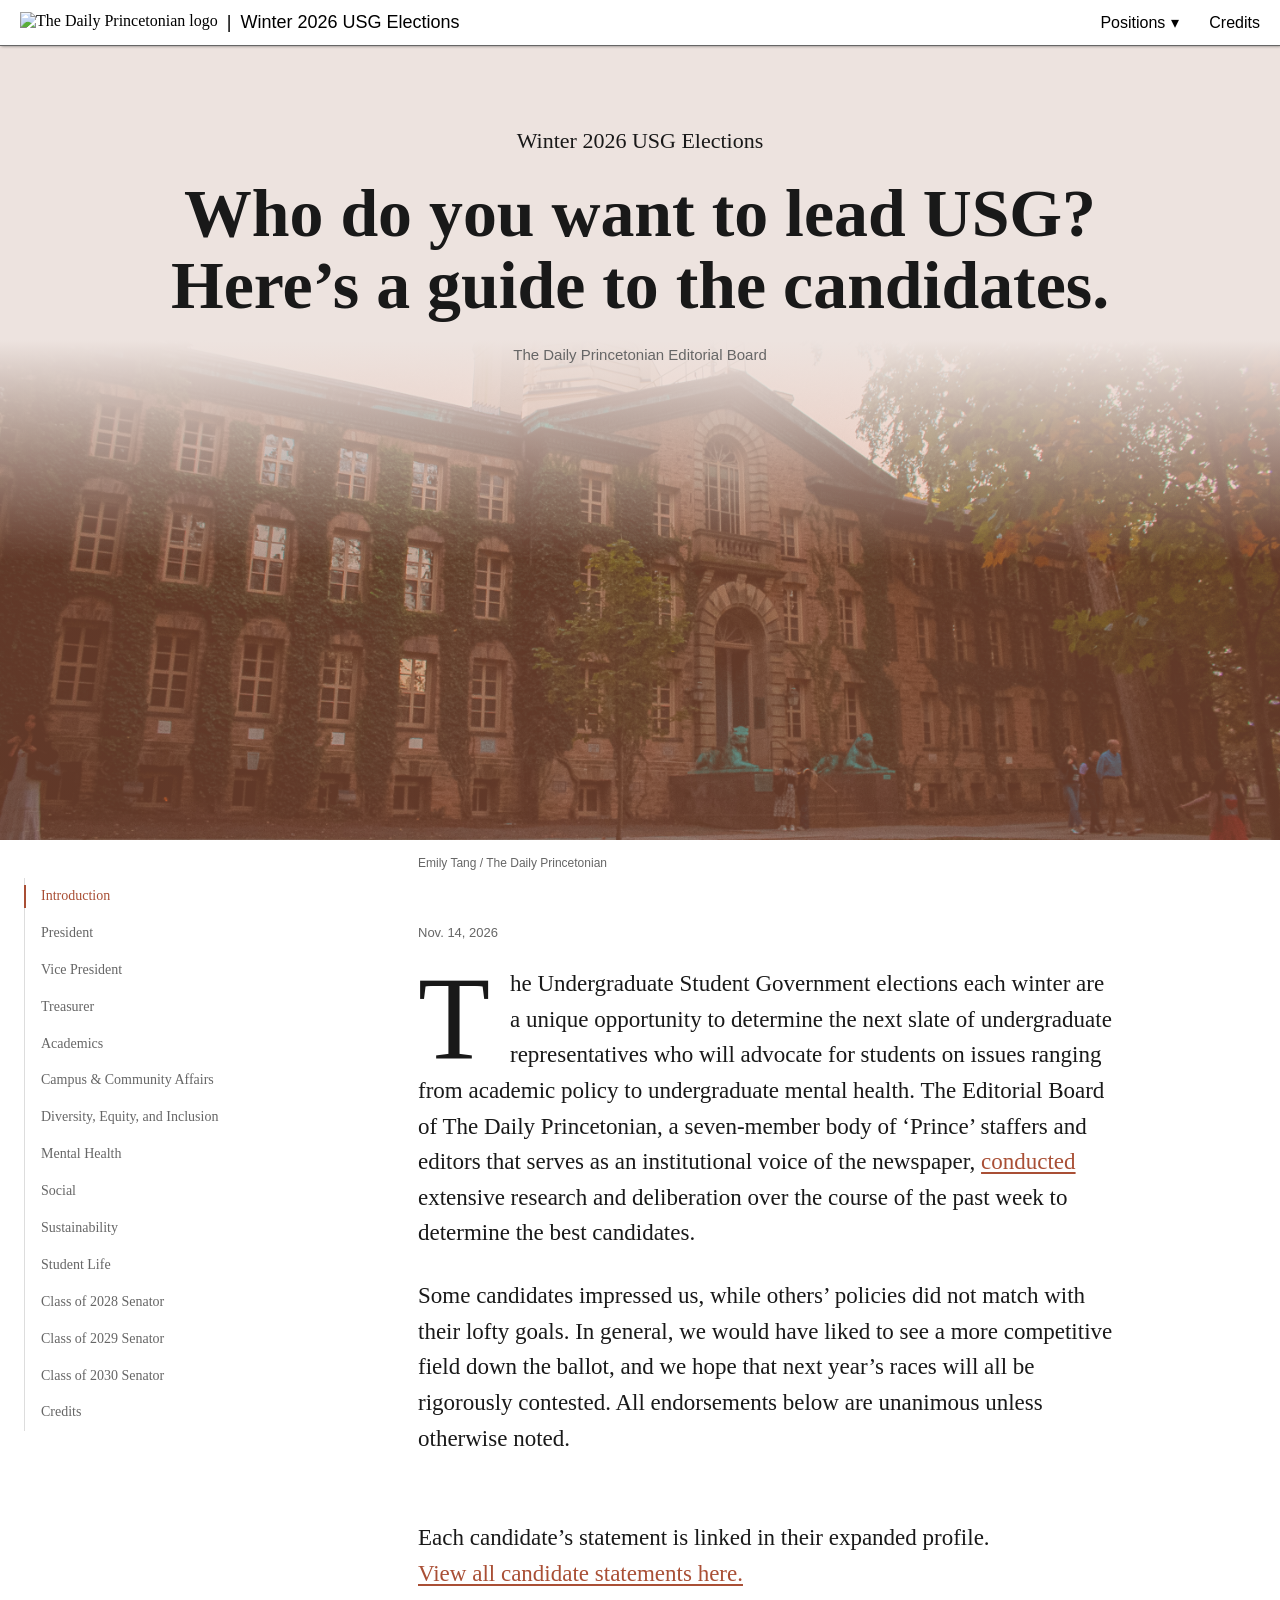
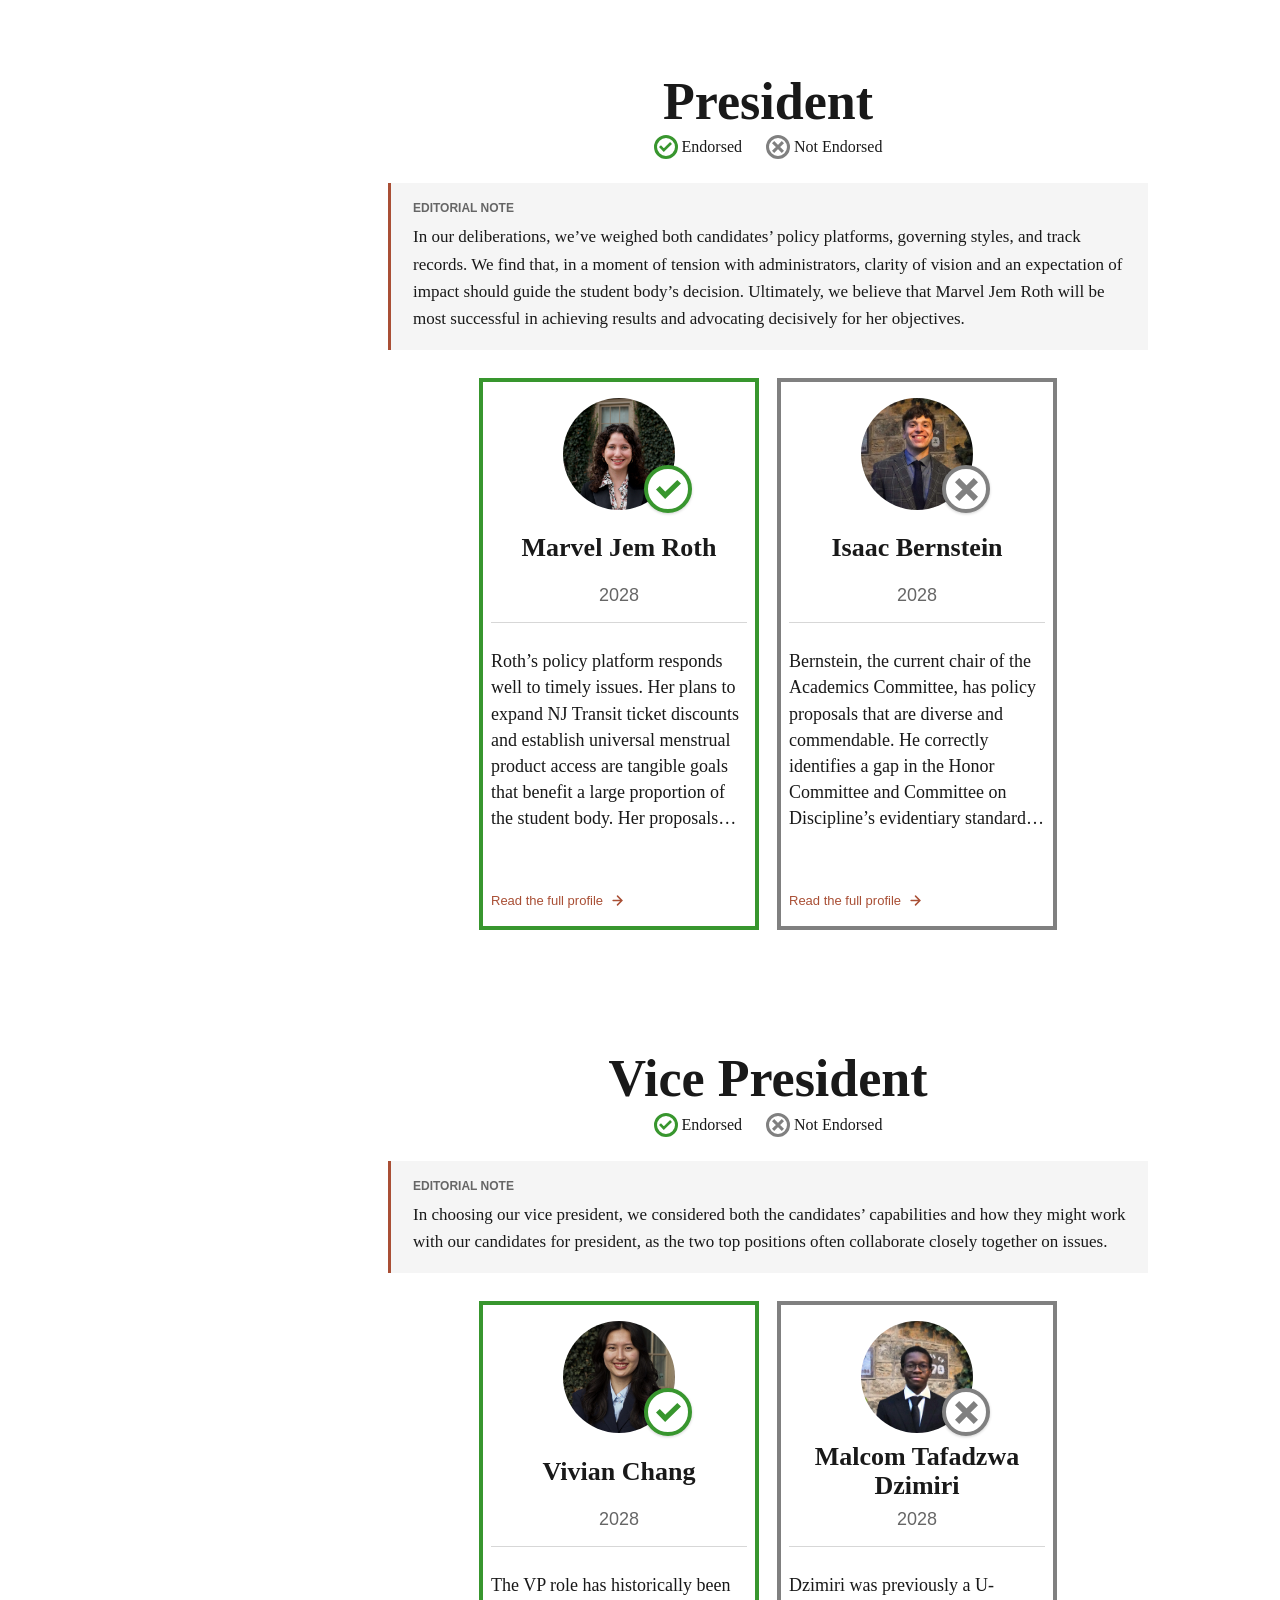
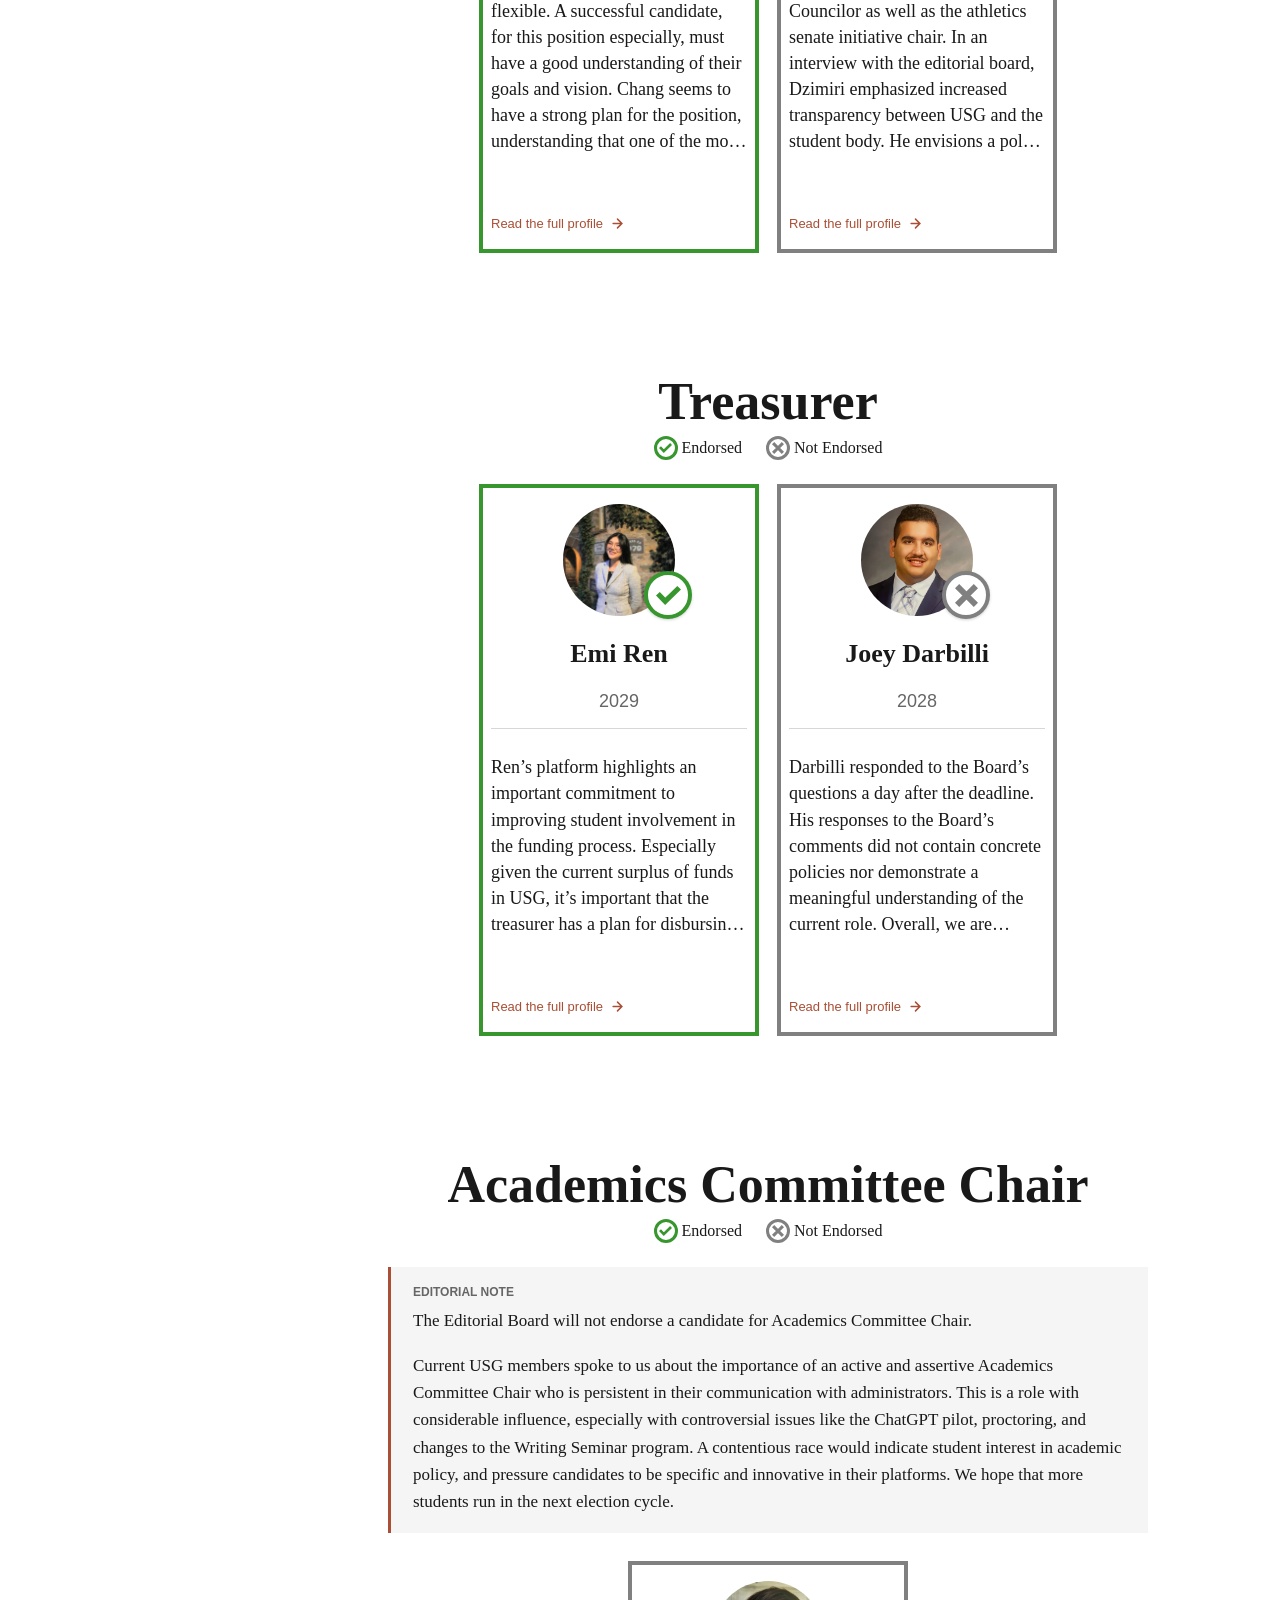
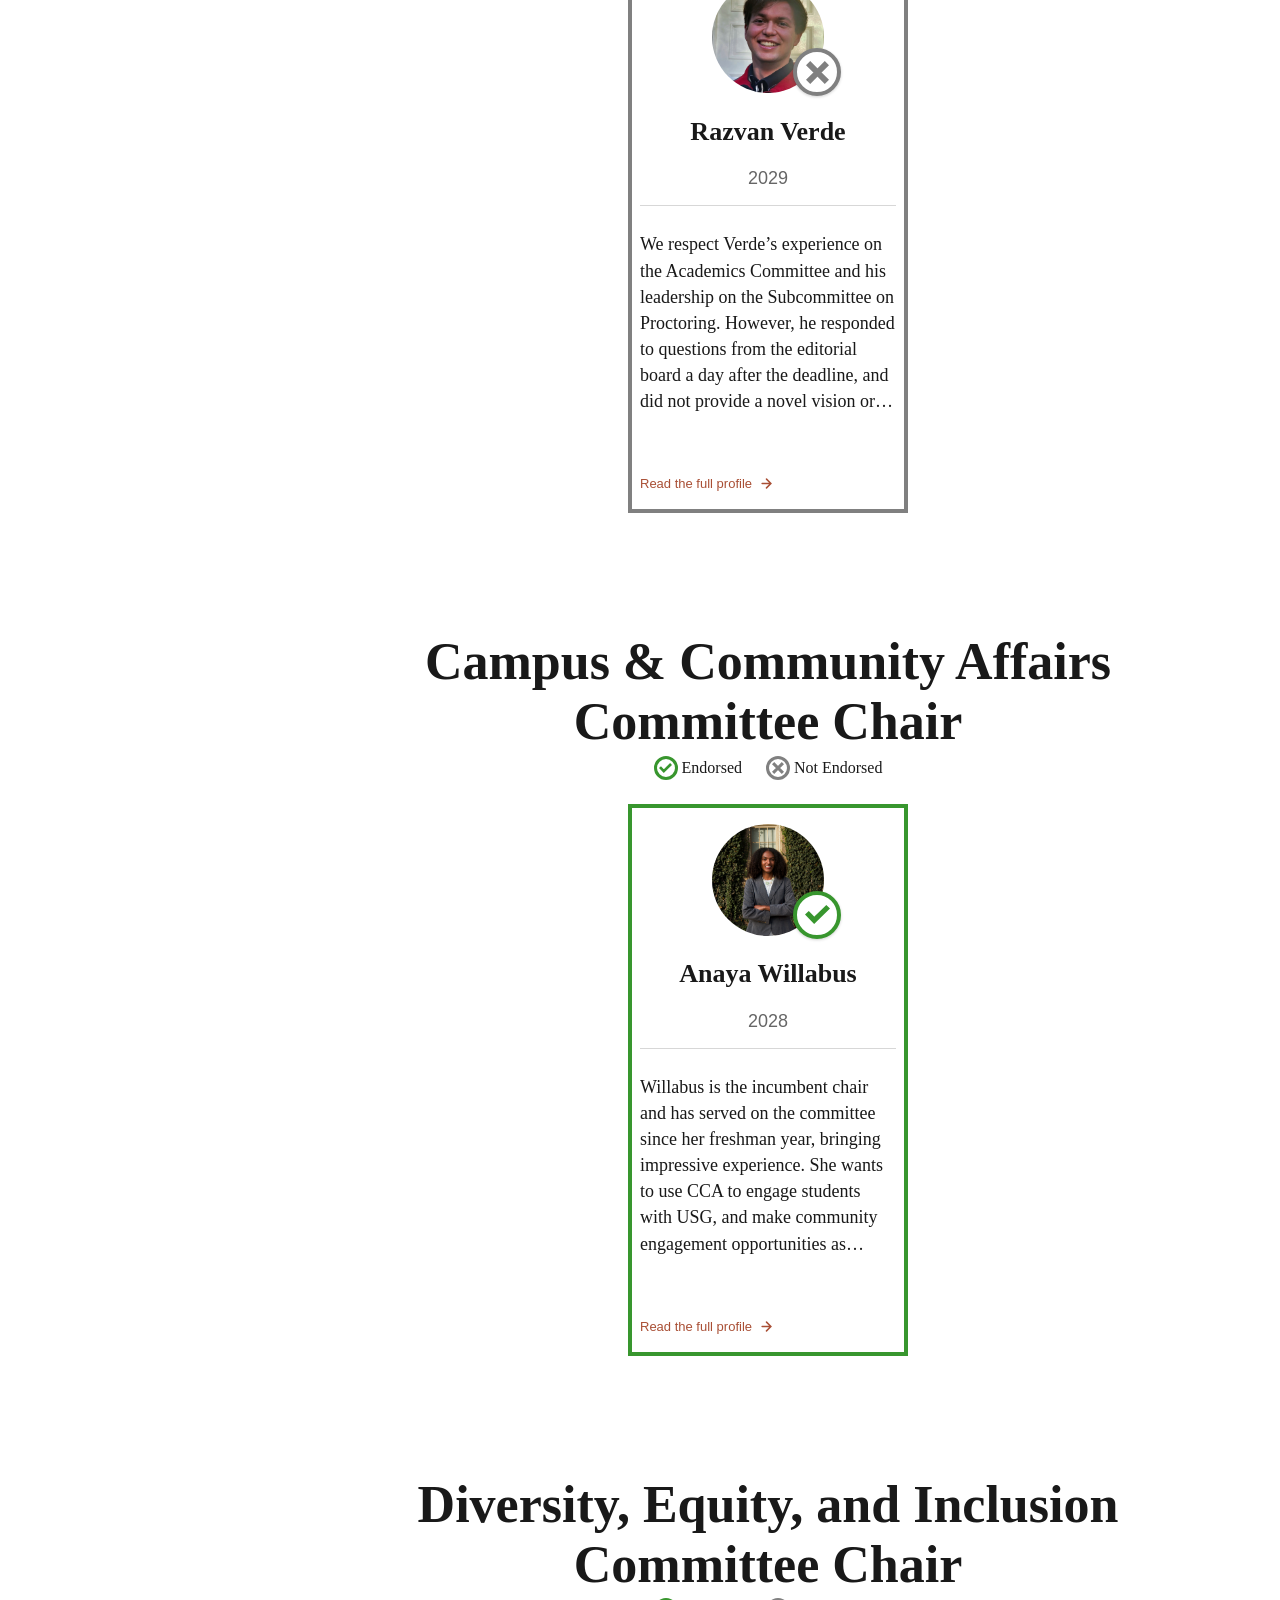
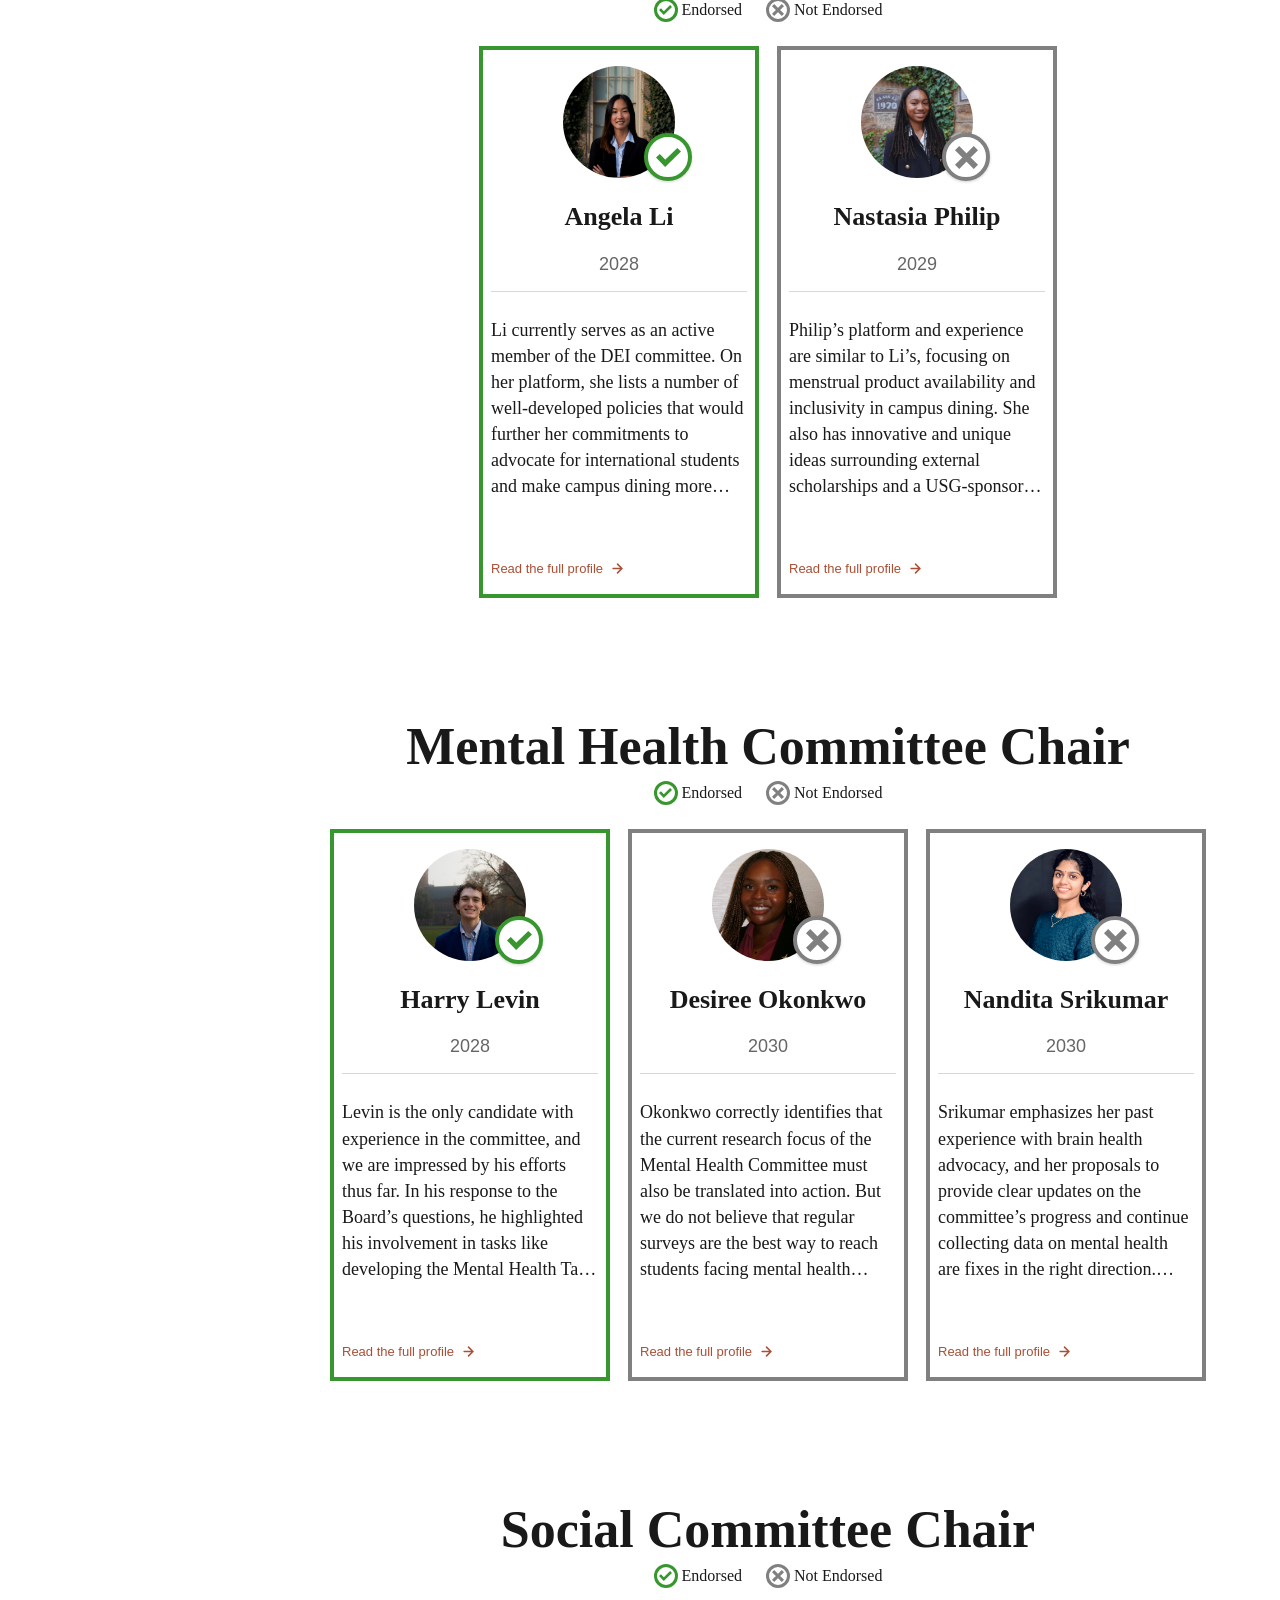
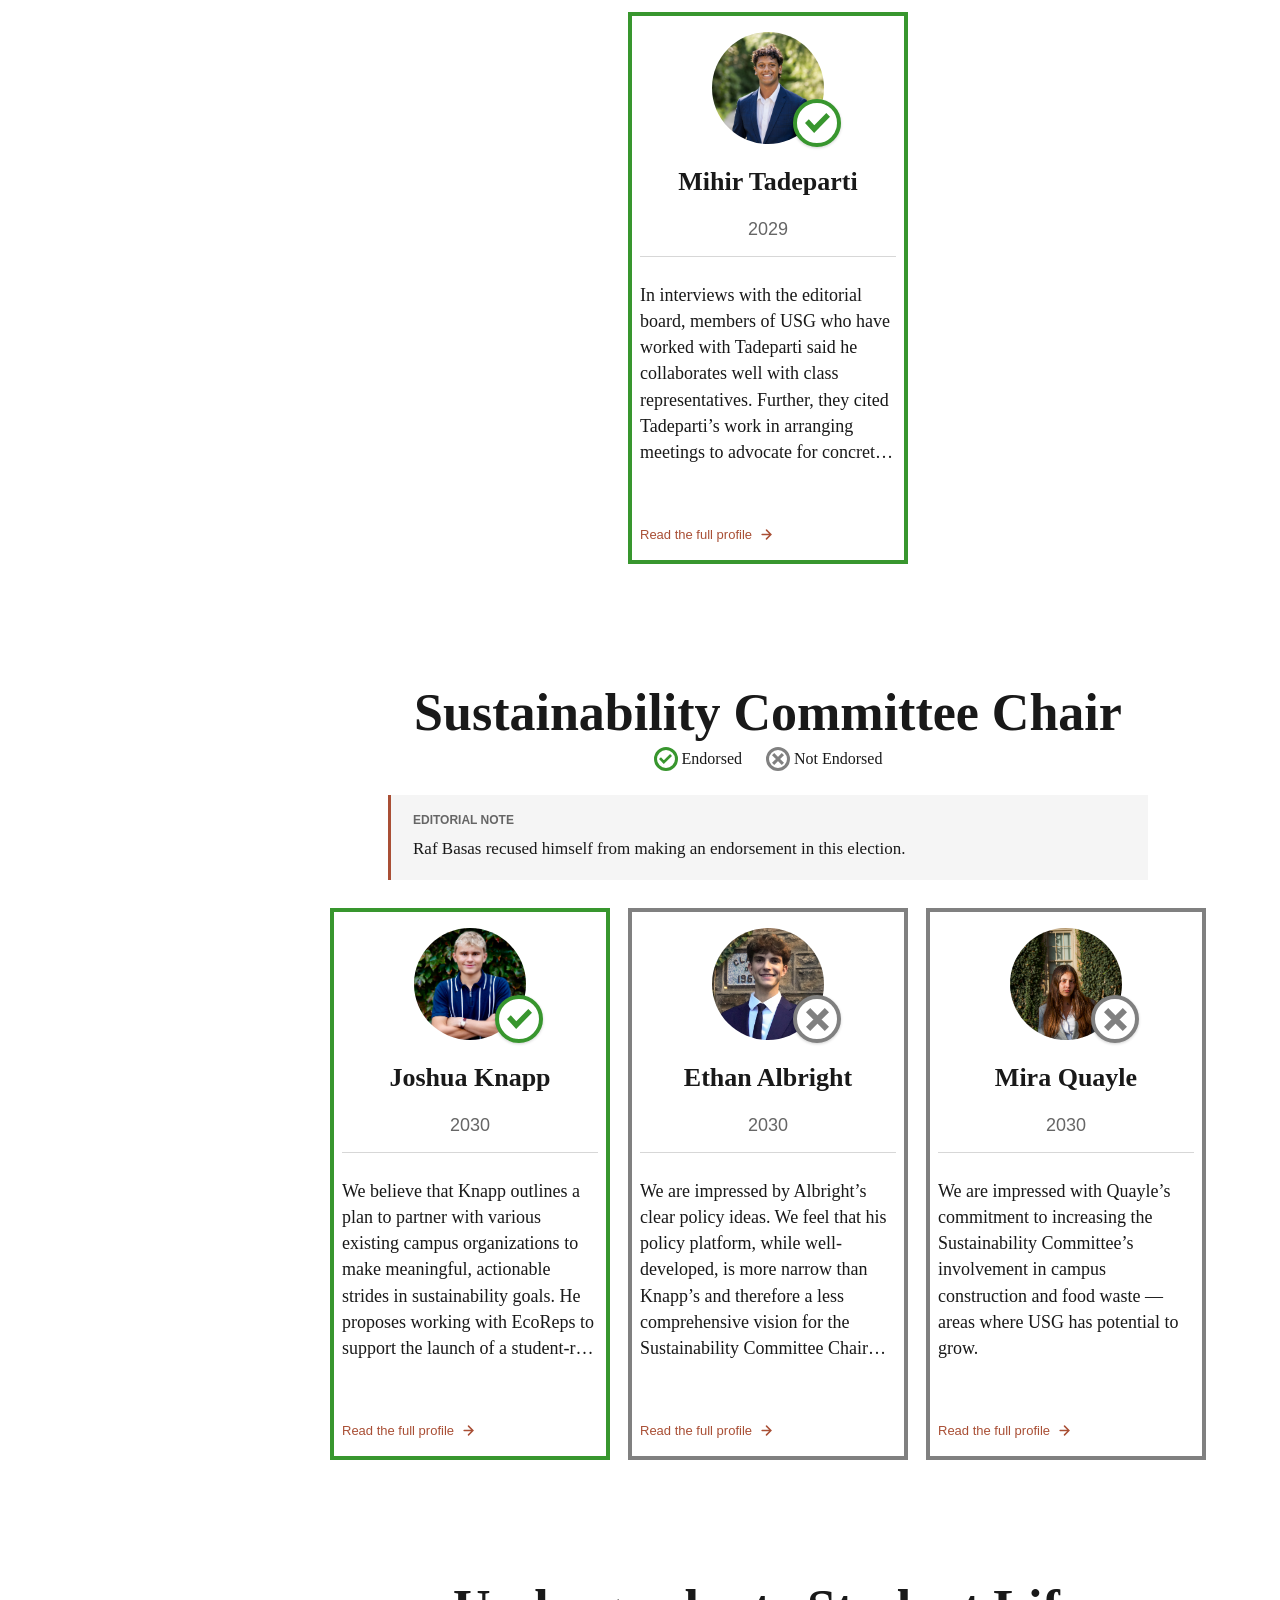
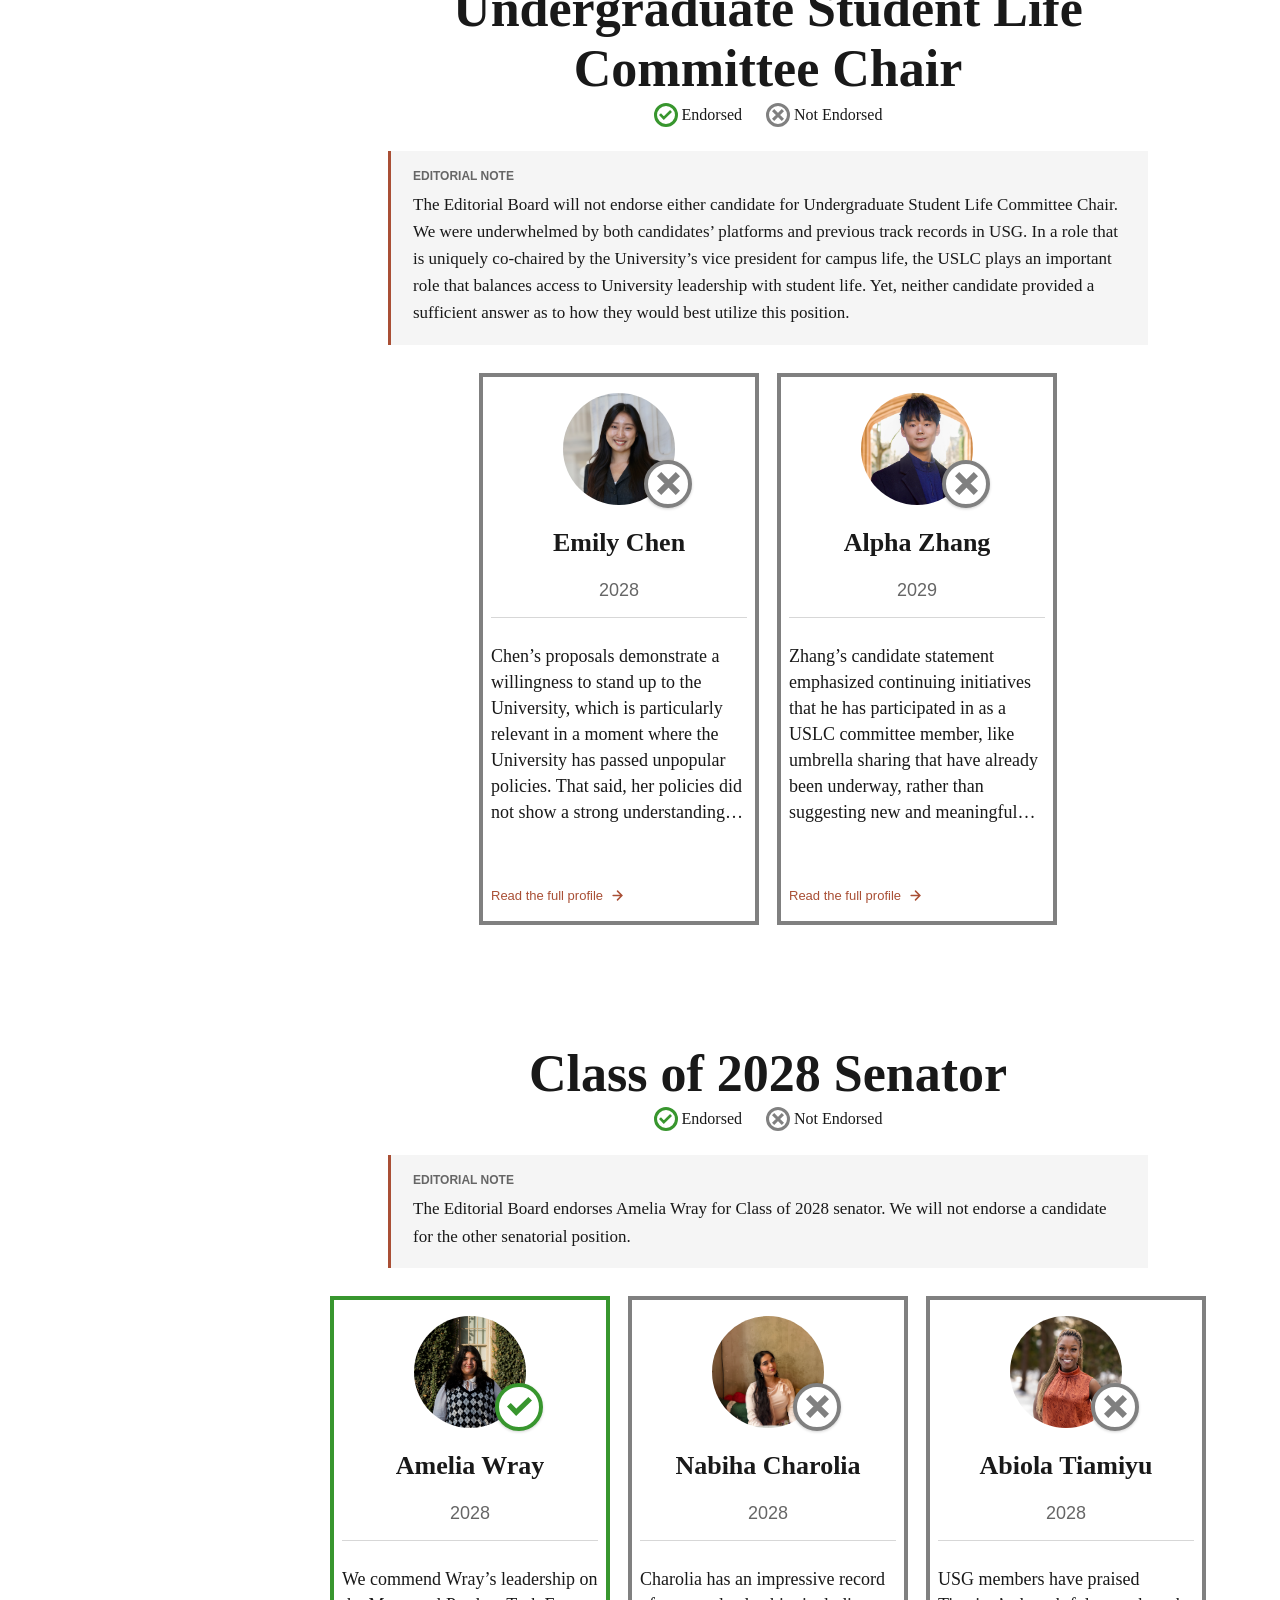
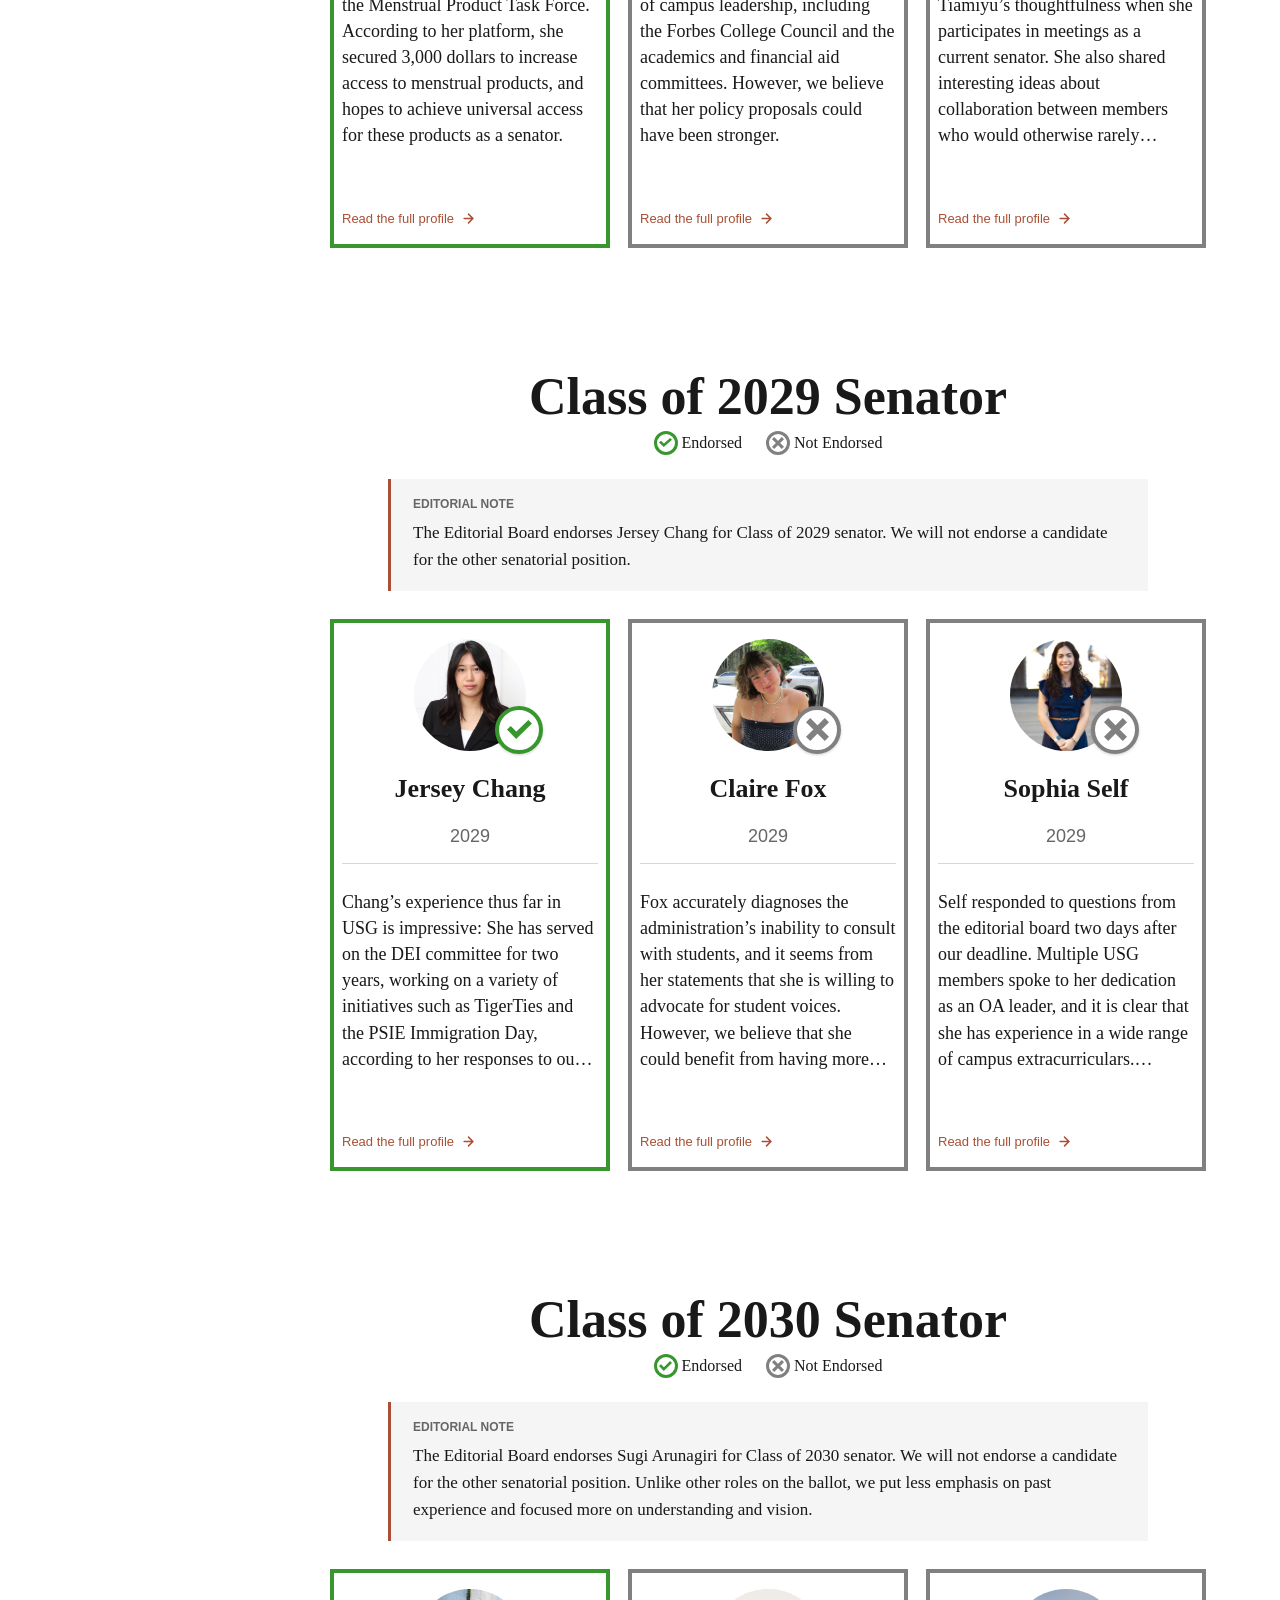
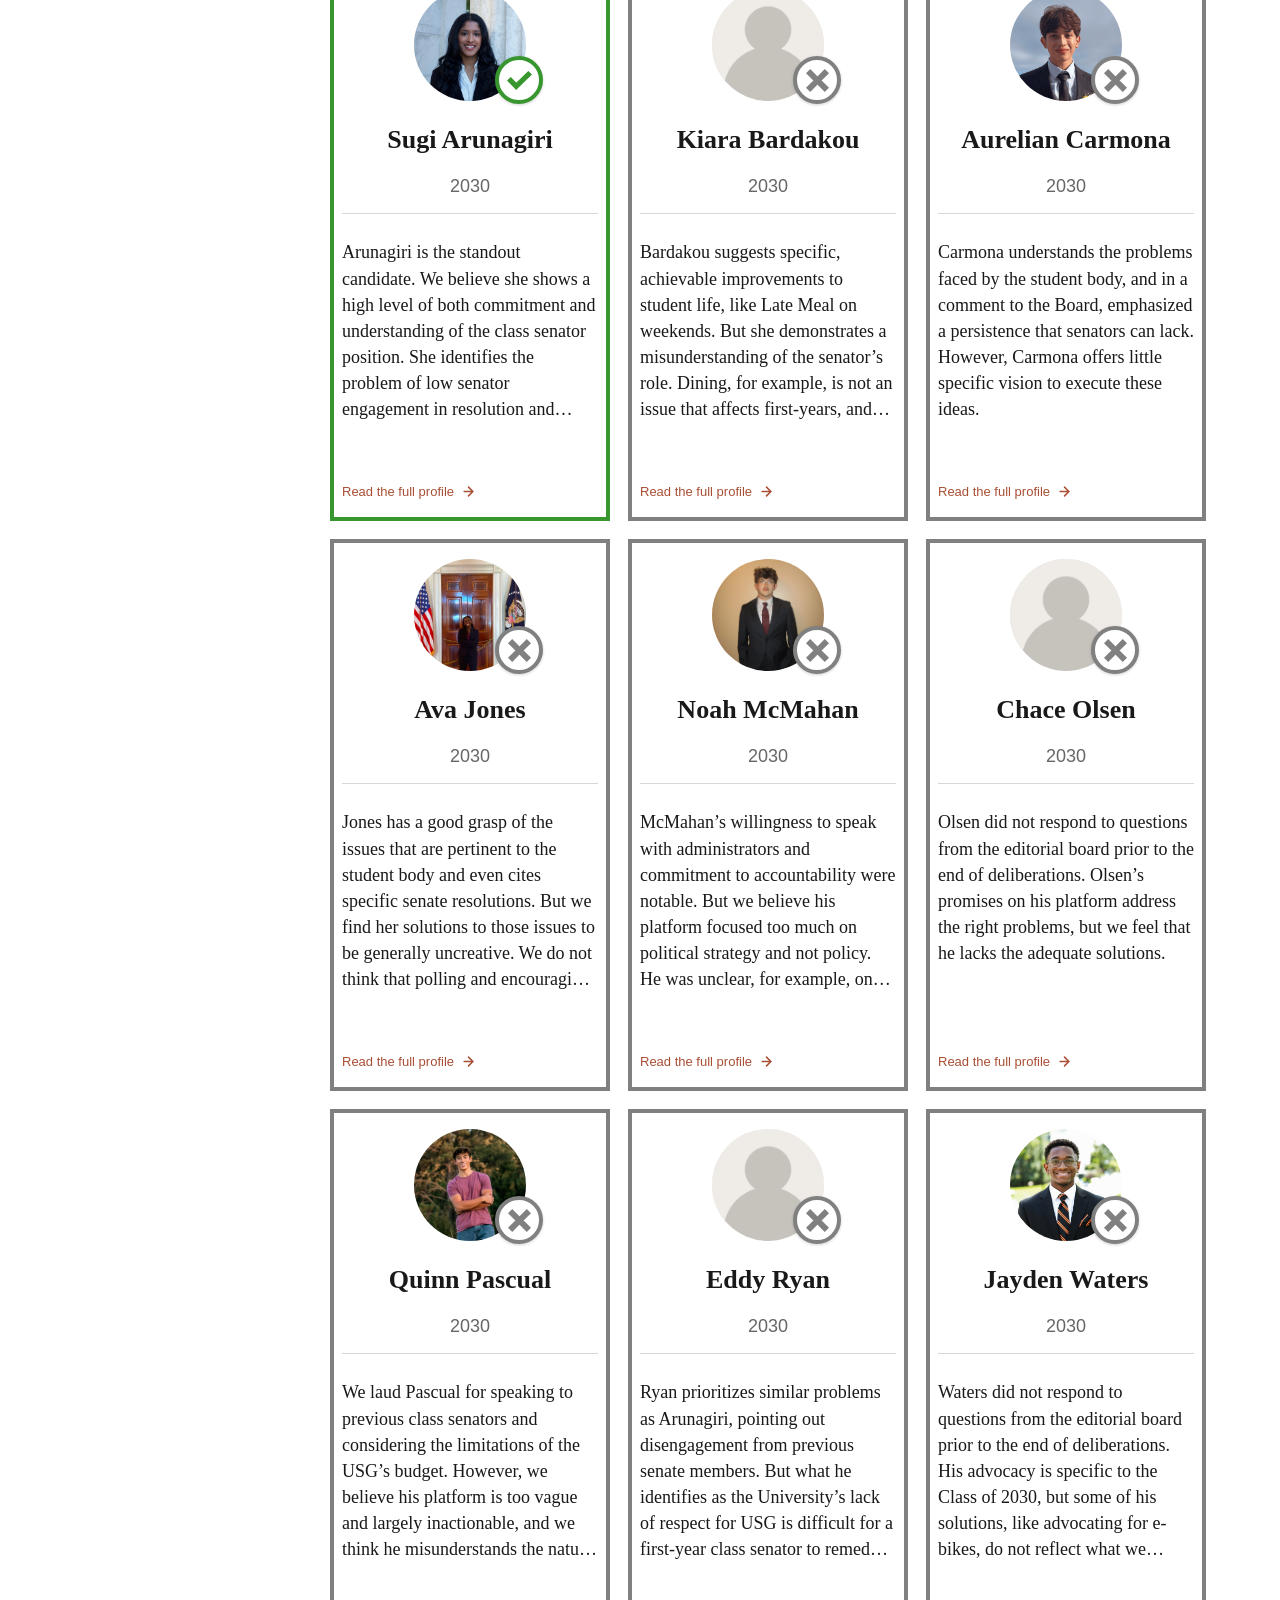
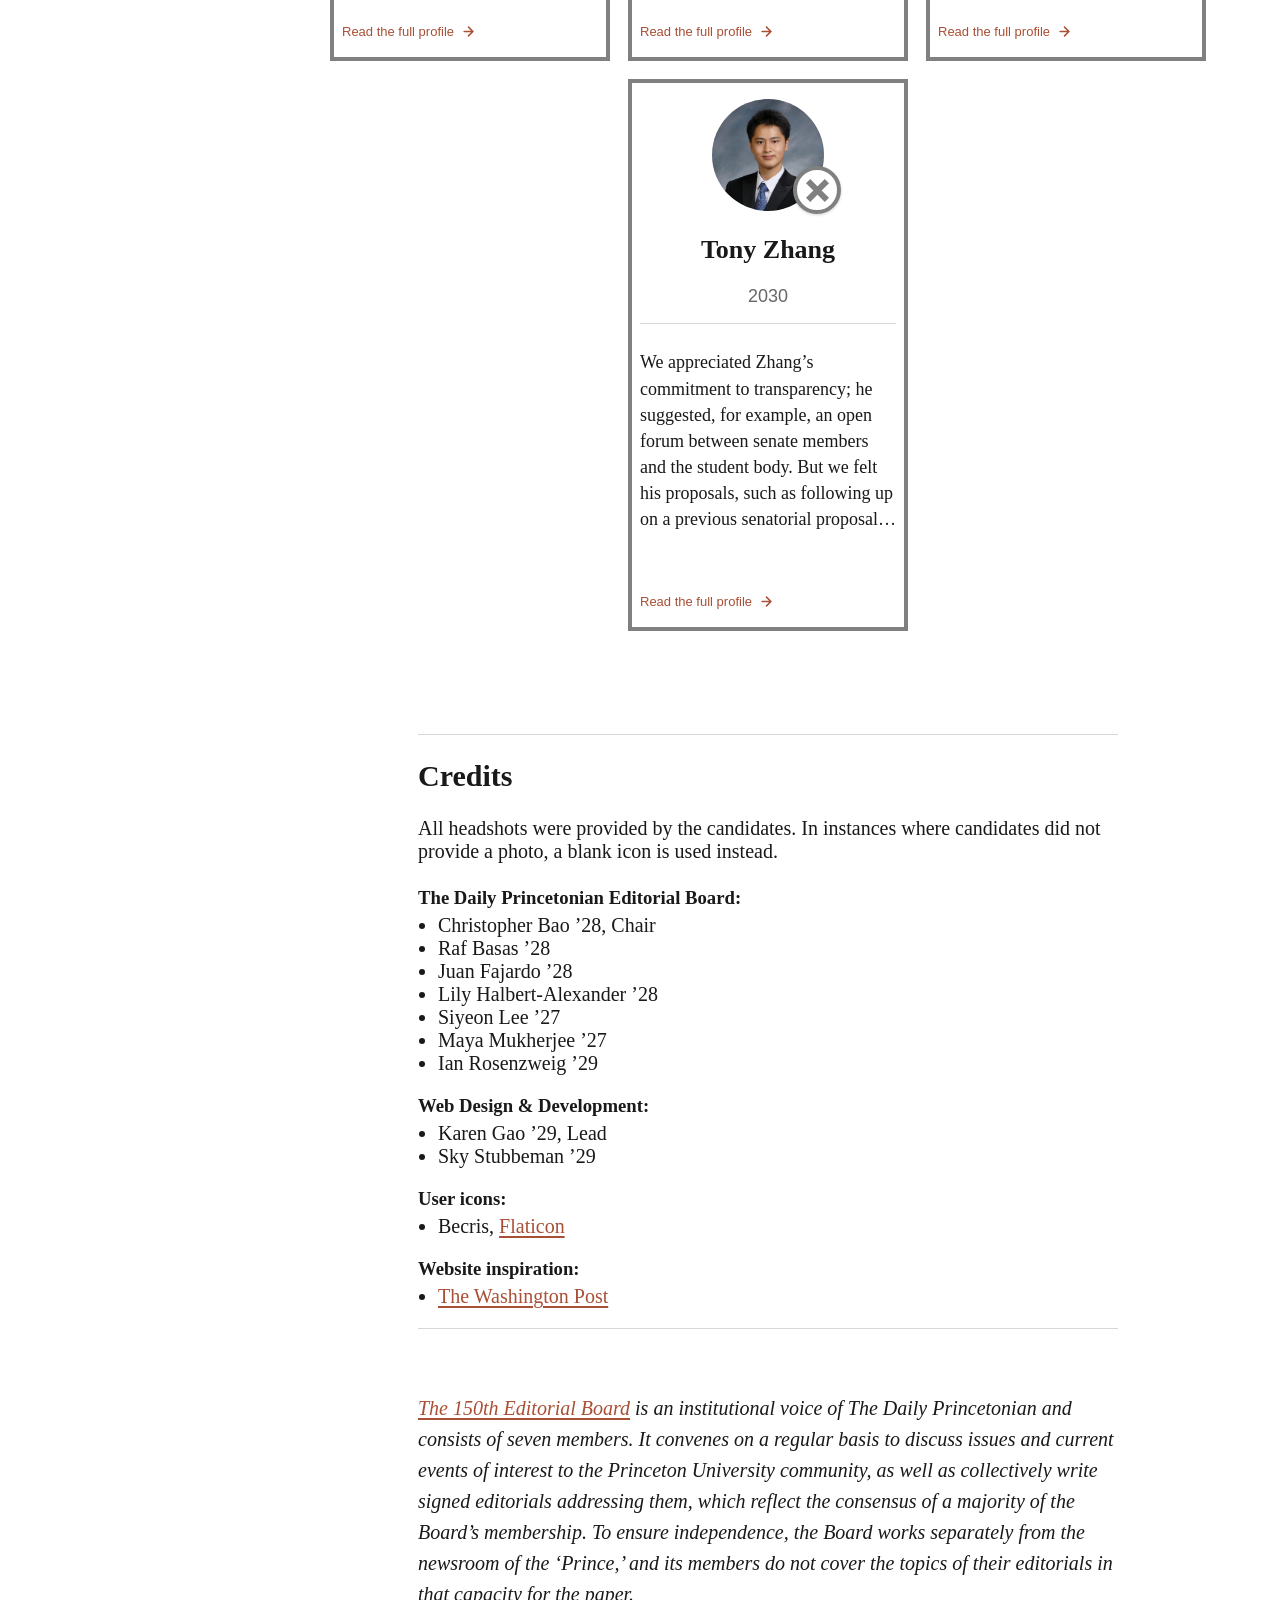
==== commit 55cef86b: "change first abbreviation" ====
--- a/index.html
+++ b/index.html
@@ -81,7 +81,7 @@
               <span>Nov. 14, 2026</span>
             </div>
             <p class="opening-copy">
-              <span class="drop-cap">T</span>he USG elections each winter are a unique opportunity to determine the next slate of undergraduate representatives who will advocate for students on issues ranging from academic policy to undergraduate mental health. The Editorial Board of The Daily Princetonian, a seven-member body of ‘Prince’ staffers and editors that serves as an institutional voice of the newspaper, <a href="https://www.dailyprincetonian.com/article/2026/11/princeton-opinion-ed-board-values-endorsement-usg-criteria-process-advocacy-election">conducted</a> extensive research and deliberation over the course of the past week to determine the best candidates.
+              <span class="drop-cap">T</span>he Undergraduate Student Government elections each winter are a unique opportunity to determine the next slate of undergraduate representatives who will advocate for students on issues ranging from academic policy to undergraduate mental health. The Editorial Board of The Daily Princetonian, a seven-member body of ‘Prince’ staffers and editors that serves as an institutional voice of the newspaper, <a href="https://www.dailyprincetonian.com/article/2026/11/princeton-opinion-ed-board-values-endorsement-usg-criteria-process-advocacy-election">conducted</a> extensive research and deliberation over the course of the past week to determine the best candidates.
             </p>
             <p>
               Some candidates impressed us, while others’ policies did not match with their lofty goals. In general, we would have liked to see a more competitive field down the ballot, and we hope that next year’s races will all be rigorously contested. All endorsements below are unanimous unless otherwise noted.
